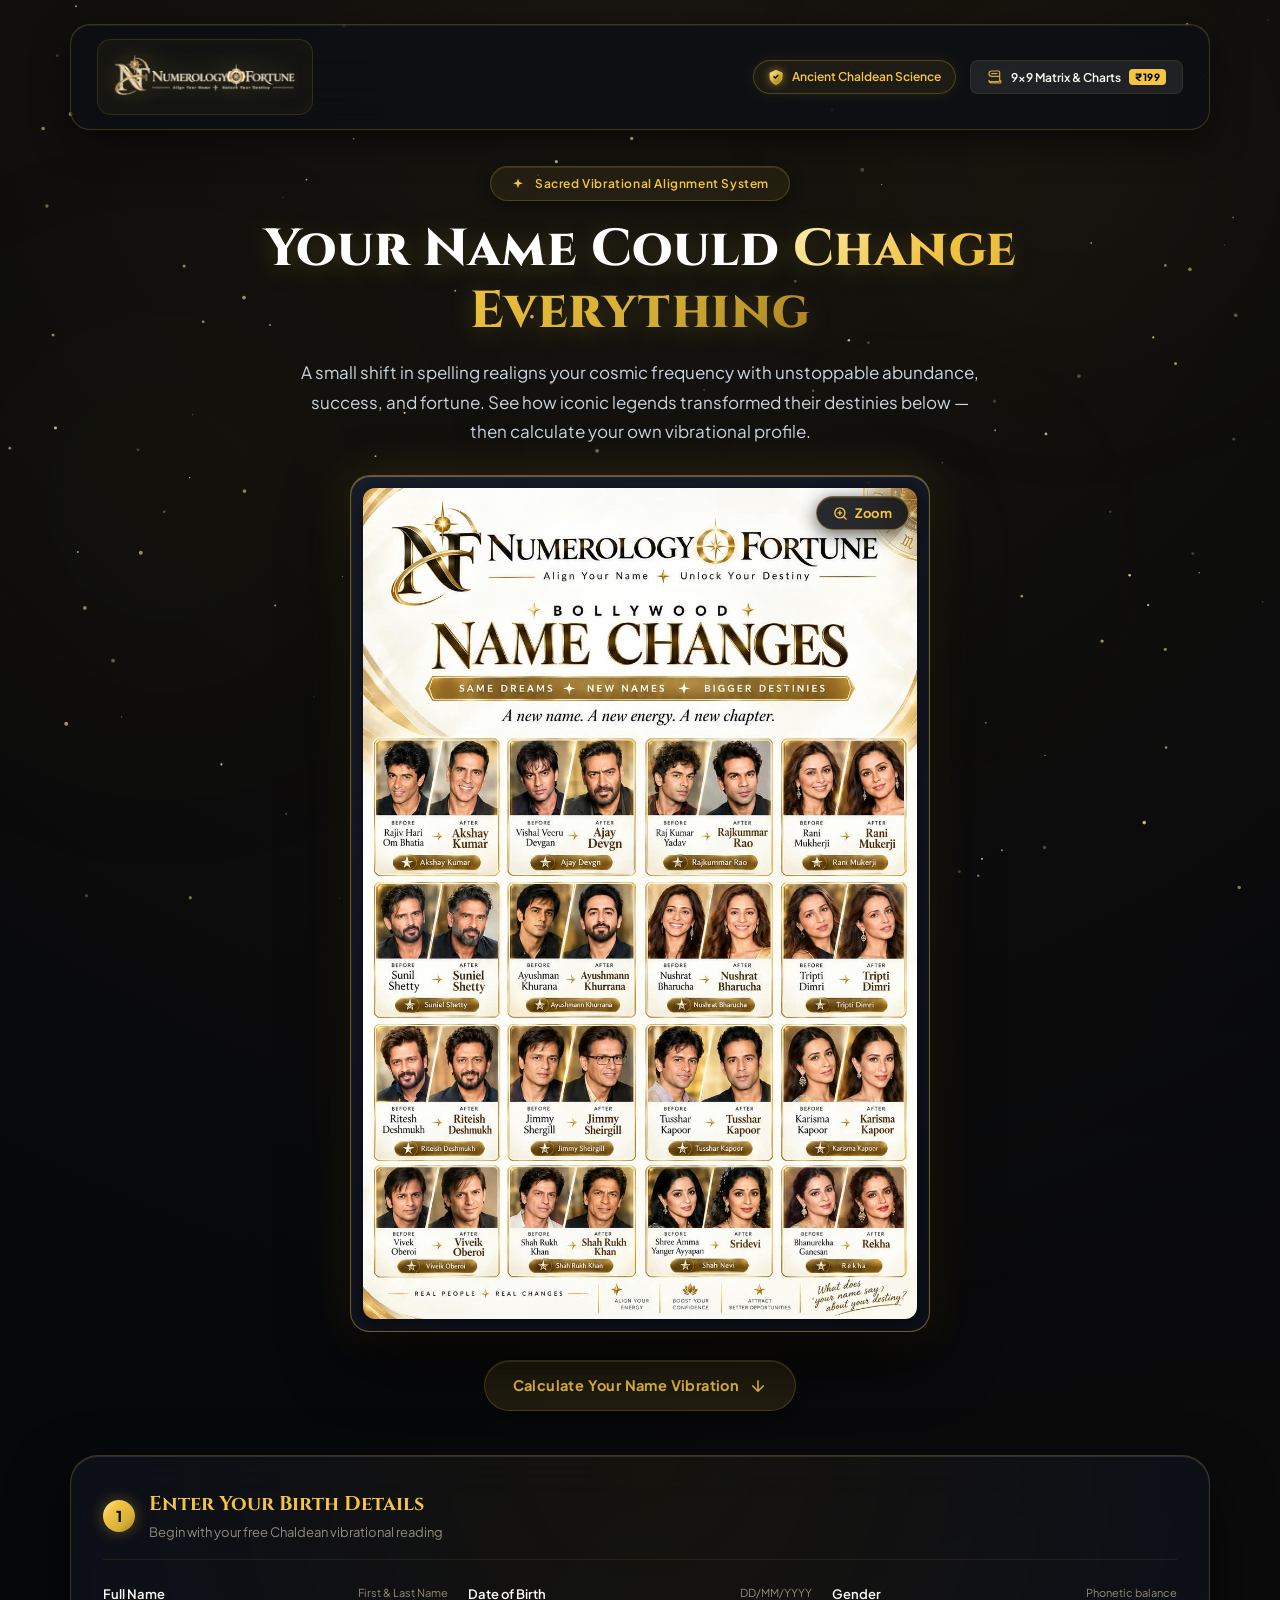
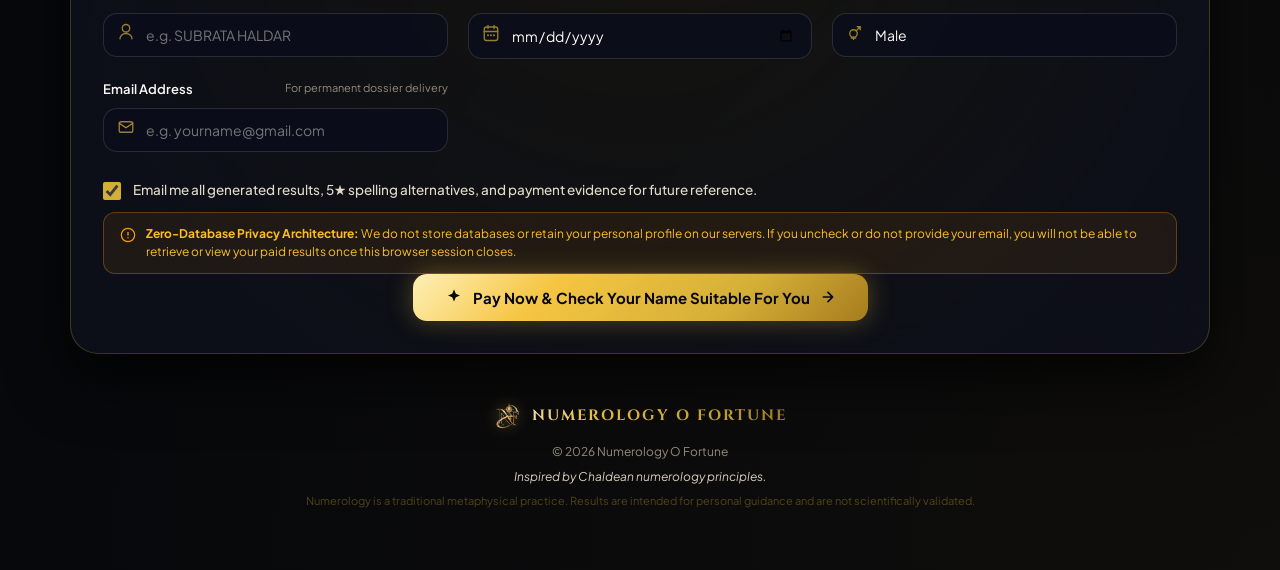
==== static/index.html @ 4f7b2980 "Initial commit: Numerology Fortune Chaldean web app" ====
<!DOCTYPE html>
<html lang="en">

<head>
  <meta charset="UTF-8">
  <meta name="viewport" content="width=device-width, initial-scale=1.0">
  <title>Numerology O Fortune — Align Your Name with Auspicious Harmony</title>
  <meta name="description"
    content="Discover your Chaldean Name Number, Driver & Conductor planetary harmony, and unlock personalized auspicious name spelling suggestions.">
  <link rel="icon" type="image/png" href="/static/data/logo-nf-mark.png">

  <!-- Google Fonts -->
  <link rel="preconnect" href="https://fonts.googleapis.com">
  <link rel="preconnect" href="https://fonts.gstatic.com" crossorigin>
  <link
    href="https://fonts.googleapis.com/css2?family=Cinzel:wght@500;600;700;800;900&family=Cormorant+Garamond:ital,wght@0,500;0,600;0,700;1,400&family=Plus+Jakarta+Sans:wght@300;400;500;600;700;800&display=swap"
    rel="stylesheet">

  <!-- Razorpay Official Checkout SDK -->
  <script src="https://checkout.razorpay.com/v1/checkout.js"></script>

  <!-- CSS Stylesheet -->
  <link rel="stylesheet" href="/static/css/style.css?v=3.0">
</head>

<body class="cosmic-theme">
  <!-- Interactive Celestial Background Canvas -->
  <canvas id="starCanvas"></canvas>
  <div class="glow-orb orb-1"></div>
  <div class="glow-orb orb-2"></div>
  <div class="glow-orb orb-3"></div>

  <!-- Main Application Wrapper -->
  <div class="app-wrapper">

    <!-- Site Header -->
    <header class="site-header">
      <div class="header-brand">
        <a href="/" class="brand-link" title="Numerology O Fortune">
          <img src="/static/data/logo-gold-glow.png" alt="Numerology O Fortune" class="brand-master-logo" height="54">
        </a>
      </div>

      <div class="header-actions">
        <div class="trust-pill">
          <svg class="trust-shield-icon" width="16" height="16" viewBox="0 0 24 24" fill="none">
            <path d="M12 2L3 6V11C3 16.55 6.84 21.74 12 23C17.16 21.74 21 16.55 21 11V6L12 2Z" fill="url(#shieldGold)"
              stroke="#f5c542" stroke-width="1.5" />
            <path d="M9 11.5L11 13.5L15 9.5" stroke="#07080b" stroke-width="2" stroke-linecap="round"
              stroke-linejoin="round" />
            <defs>
              <linearGradient id="shieldGold" x1="3" y1="2" x2="21" y2="23" gradientUnits="userSpaceOnUse">
                <stop stop-color="#fff0b8" />
                <stop offset="0.5" stop-color="#d4af37" />
                <stop offset="1" stop-color="#996e14" />
              </linearGradient>
            </defs>
          </svg>
          <span>Ancient Chaldean Science</span>
        </div>
        <button type="button" id="btnHeaderCharts" class="btn-secondary btn-sm header-chart-btn">
          <svg class="btn-inline-svg" width="16" height="16" viewBox="0 0 24 24" fill="none">
            <path
              d="M19 17V5C19 3.9 18.1 3 17 3H7C4.8 3 3 4.8 3 7C3 9.2 4.8 11 7 11H19M19 17C19 18.1 18.1 19 17 19H5C3.9 19 3 18.1 3 17M19 17C20.1 17 21 17.9 21 19C21 20.1 20.1 21 19 21H7C4.8 21 3 19.2 3 17"
              stroke="#d4af37" stroke-width="1.8" stroke-linecap="round" stroke-linejoin="round" />
            <path d="M7 7H15" stroke="#f5c542" stroke-width="1.5" stroke-linecap="round" />
          </svg>
          <span>9×9 Matrix & Charts</span>
          <span class="header-pill-price">₹199</span>
        </button>
      </div>
    </header>

    <!-- Main Content Flow -->
    <main class="main-content">

      <!-- Hero Showcase Section -->
      <section class="hero-showcase-section">
        <div class="hero-header-content">
          <div class="hero-badge">
            <svg class="badge-star-svg" width="14" height="14" viewBox="0 0 20 20" fill="none">
              <path d="M10 2L11.8 7.2L17 9L11.8 10.8L10 16L8.2 10.8L3 9L8.2 7.2L10 2Z" fill="#f5c542" />
            </svg>
            <span>Sacred Vibrational Alignment System</span>
          </div>
          <h1 class="hero-title hero-headline-impact">
            Your Name Could <span class="text-gradient-gold">Change Everything</span>
          </h1>
          <p class="hero-description hero-subtext-polished">
            A small shift in spelling realigns your cosmic frequency with unstoppable abundance, success, and fortune.
            See how iconic legends transformed their destinies below — then calculate your own vibrational profile.
          </p>
          <div class="hero-mobile-jump-wrap">
            <a href="#birthFormSection" class="btn-mobile-jump">
              <span>⚡ Enter Details &amp; Check Name</span>
              <svg width="15" height="15" viewBox="0 0 24 24" fill="none" stroke="currentColor" stroke-width="2.5"
                stroke-linecap="round" stroke-linejoin="round">
                <path d="M12 5v14M19 12l-7 7-7-7" />
              </svg>
            </a>
          </div>
        </div>

        <!-- Featured Proof Poster Showcase -->
        <div class="hero-poster-showcase-wrap">
          <div class="hero-poster-card" id="heroPosterTrigger" title="Click to view full-resolution proof">
            <div class="poster-shine-reflection"></div>
            <!-- Clean Corner Zoom Button -->
            <button type="button" class="poster-corner-zoom-btn" id="btnZoomPosterTrigger"
              aria-label="Zoom in to inspect details">
              <svg width="15" height="15" viewBox="0 0 24 24" fill="none" stroke="currentColor" stroke-width="2.2"
                stroke-linecap="round" stroke-linejoin="round">
                <circle cx="11" cy="11" r="8"></circle>
                <line x1="21" y1="21" x2="16.65" y2="16.65"></line>
                <line x1="11" y1="8" x2="11" y2="14"></line>
                <line x1="8" y1="11" x2="14" y2="11"></line>
              </svg>
              <span>Zoom</span>
            </button>
            <img src="/static/data/hero.jpeg" alt="Bollywood Celebrity Name Changes & Vibrational Transformations"
              class="hero-poster-img" loading="eager">
          </div>

          <!-- Quick Jump CTA Button -->
          <div class="hero-scroll-cta-wrap">
            <a href="#birthFormSection" class="btn-hero-scroll-cta">
              <span>Calculate Your Name Vibration</span>
              <svg width="18" height="18" viewBox="0 0 24 24" fill="none" stroke="currentColor" stroke-width="2.2"
                stroke-linecap="round" stroke-linejoin="round">
                <path d="M12 5v14M19 12l-7 7-7-7" />
              </svg>
            </a>
          </div>
        </div>
      </section>

      <!-- Step 1: Birth Details Input Card -->
      <section id="birthFormSection" class="form-section">
        <div class="glass-card form-card-3d">
          <div class="card-header">
            <div class="card-title-group">
              <span class="step-num-badge">1</span>
              <div>
                <h2 class="card-title">Enter Your Birth Details</h2>
                <p class="card-subtitle">Begin with your free Chaldean vibrational reading</p>
              </div>
            </div>
          </div>

          <form id="numerologyForm" class="analysis-form">
            <div class="form-grid">

              <!-- Full Name -->
              <div class="input-group input-group-full">
                <label for="inputFullName" class="input-label">
                  <span>Full Name</span>
                  <span class="input-hint">First & Last Name</span>
                </label>
                <div class="input-wrapper">
                  <span class="field-icon">
                    <svg width="18" height="18" viewBox="0 0 24 24" fill="none">
                      <path
                        d="M12 12C14.76 12 17 9.76 17 7C17 4.24 14.76 2 12 2C9.24 2 7 4.24 7 7C7 9.76 9.24 12 12 12Z"
                        stroke="#d4af37" stroke-width="1.8" />
                      <path d="M20 21C20 17.13 16.42 14 12 14C7.58 14 4 17.13 4 21" stroke="#d4af37" stroke-width="1.8"
                        stroke-linecap="round" />
                    </svg>
                  </span>
                  <input type="text" id="inputFullName" name="fullName" placeholder="e.g. SUBRATA HALDAR" required
                    autocomplete="name" class="cosmic-input">
                </div>
              </div>

              <!-- Date of Birth -->
              <div class="input-group input-group-half">
                <label for="inputDOB" class="input-label">
                  <span>Date of Birth</span>
                  <span class="input-hint">DD/MM/YYYY</span>
                </label>
                <div class="input-wrapper">
                  <span class="field-icon">
                    <svg width="18" height="18" viewBox="0 0 24 24" fill="none">
                      <rect x="3" y="4" width="18" height="18" rx="3" stroke="#d4af37" stroke-width="1.8" />
                      <path d="M16 2V6M8 2V6M3 10H21" stroke="#d4af37" stroke-width="1.8" stroke-linecap="round" />
                      <circle cx="8" cy="15" r="1.2" fill="#f5c542" />
                      <circle cx="12" cy="15" r="1.2" fill="#f5c542" />
                      <circle cx="16" cy="15" r="1.2" fill="#f5c542" />
                    </svg>
                  </span>
                  <input type="date" id="inputDOB" name="dob" required class="cosmic-input">
                </div>
              </div>

              <!-- Gender -->
              <div class="input-group input-group-half">
                <label for="selectGender" class="input-label">
                  <span>Gender</span>
                  <span class="input-hint">Phonetic balance</span>
                </label>
                <div class="input-wrapper">
                  <span class="field-icon">
                    <svg width="18" height="18" viewBox="0 0 24 24" fill="none">
                      <circle cx="10" cy="14" r="5" stroke="#d4af37" stroke-width="1.8" />
                      <path d="M19 5L13.5 10.5M19 5H15M19 5V9M10 19V22M7 20H13" stroke="#d4af37" stroke-width="1.8"
                        stroke-linecap="round" stroke-linejoin="round" />
                    </svg>
                  </span>
                  <select id="selectGender" name="gender" class="cosmic-select">
                    <option value="Male">Male</option>
                    <option value="Female">Female</option>
                    <option value="Non-Binary">Non-Binary / Neutral</option>
                  </select>
                </div>
              </div>

              <!-- Email Address (For Delivery Evidence) -->
              <div class="input-group input-group-full">
                <label for="inputEmail" class="input-label">
                  <span>Email Address</span>
                  <span class="input-hint">For permanent dossier delivery</span>
                </label>
                <div class="input-wrapper">
                  <span class="field-icon">
                    <svg width="18" height="18" viewBox="0 0 24 24" fill="none">
                      <rect x="3" y="5" width="18" height="14" rx="2.5" stroke="#d4af37" stroke-width="1.8" />
                      <path d="M3 7L12 13L21 7" stroke="#f5c542" stroke-width="1.8" stroke-linecap="round" />
                    </svg>
                  </span>
                  <input type="email" id="inputEmail" name="email" placeholder="e.g. yourname@gmail.com"
                    autocomplete="email" class="cosmic-input">
                </div>
              </div>

            </div>

            <!-- Email Delivery Consent & Zero Database Architecture Notice -->
            <div class="email-consent-group">
              <label class="consent-checkbox-row">
                <input type="checkbox" id="checkEmailDelivery" checked class="cosmic-checkbox">
                <span class="consent-text">Email me all generated results, 5★ spelling alternatives, and payment
                  evidence for future reference.</span>
              </label>
              <div class="no-db-alert">
                <svg width="16" height="16" viewBox="0 0 24 24" fill="none" class="alert-svg-icon">
                  <circle cx="12" cy="12" r="10" stroke="#f59e0b" stroke-width="1.8" />
                  <path d="M12 8V12M12 16H12.01" stroke="#f59e0b" stroke-width="2" stroke-linecap="round" />
                </svg>
                <span><strong>Zero-Database Privacy Architecture:</strong> We do not store databases or retain your
                  personal profile on our servers. If you uncheck or do not provide your email, you will not be able to
                  retrieve or view your paid results once this browser session closes.</span>
              </div>
            </div>

            <div class="form-actions">
              <button type="submit" id="btnAnalyze" class="btn-primary btn-gold-shimmer">
                <svg width="18" height="18" viewBox="0 0 24 24" fill="none" class="btn-svg-icon">
                  <path d="M12 2L14.4 7.6L20 10L14.4 12.4L12 18L9.6 12.4L4 10L9.6 7.6L12 2Z" fill="#07080b" />
                </svg>
                <span class="btn-text">Pay Now &amp; Check Your Name Suitable For You</span>
                <svg width="16" height="16" viewBox="0 0 24 24" fill="none" stroke="#07080b" stroke-width="2.5"
                  stroke-linecap="round" stroke-linejoin="round">
                  <path d="M5 12h14M12 5l7 7-7 7" />
                </svg>
              </button>
            </div>
          </form>
        </div>
      </section>

      <!-- Loading State for Initial Analysis -->
      <div id="analysisLoading" class="loading-state hidden">
        <div class="cosmic-spinner">
          <div class="spinner-ring"></div>
          <div class="spinner-core">✦</div>
        </div>
        <p class="loading-text">Deciphering Chaldean frequencies & planetary alignments...</p>
      </div>

      <!-- ===================================================================
           STEP 2: PAYWALL PACKAGE SELECTION (₹99 vs ₹199 Side-by-Side)
           Shown immediately after user clicks Analyze without revealing reading upfront
           =================================================================== -->
      <section id="paywallSelectionSection" class="paywall-selection-section hidden">
        <div class="paywall-header-group">
          <div class="paywall-status-pill">
            <span class="pulse-dot"></span>
            <span>Vibrational Profile Calculated</span>
          </div>
          <h2 class="paywall-main-title">CHOOSE YOUR NUMEROLOGY PACKAGE</h2>
          <p class="paywall-main-subtitle">
            Your unique Chaldean vibrations and planetary alignments are calculated. Choose an option below to unlock
            your personalized results.
          </p>
        </div>

        <div class="pricing-plans-grid">

          <!-- Plan 1: Name Alignment (₹99) -->
          <div id="correctionBanner" class="correction-card-3d plan-card">
            <div class="card-ambient-glow"></div>
            <div class="correction-card-inner">
              <div class="correction-badge-row">
                <span class="rec-action-badge">NAME ALIGNMENT</span>
              </div>

              <h3 class="correction-title">ALIGN YOUR NAME WITH NUMEROLOGY</h3>

              <p class="correction-p1">
                Your name may influence how your personal numerology profile is interpreted. Discover personalized
                spelling suggestions designed around your numerology details.
              </p>

              <div class="pricing-container">
                <div class="pricing-pill-3d">
                  <span class="original-price">995</span>
                  <span class="current-price">₹199</span>
                  <span class="discount-badge">80% OFF</span>
                </div>
              </div>

              <ul class="plan-feature-list">
                <li class="feature-item">
                  <svg class="feature-check-svg" viewBox="0 0 20 20" fill="none">
                    <circle cx="10" cy="10" r="8" fill="rgba(245,197,66,0.15)" stroke="#f5c542" stroke-width="1.2" />
                    <path d="M6.5 10.5L8.5 12.5L13.5 7.5" stroke="#f5c542" stroke-width="1.8" stroke-linecap="round" />
                  </svg>
                  <span><strong>3–5 Auspicious Name Spelling Suggestions</strong></span>
                </li>
                <li class="feature-item">
                  <svg class="feature-check-svg" viewBox="0 0 20 20" fill="none">
                    <circle cx="10" cy="10" r="8" fill="rgba(245,197,66,0.15)" stroke="#f5c542" stroke-width="1.2" />
                    <path d="M6.5 10.5L8.5 12.5L13.5 7.5" stroke="#f5c542" stroke-width="1.8" stroke-linecap="round" />
                  </svg>
                  <span>Preserves Your Same Pronunciation</span>
                </li>
                <li class="feature-item">
                  <svg class="feature-check-svg" viewBox="0 0 20 20" fill="none">
                    <circle cx="10" cy="10" r="8" fill="rgba(245,197,66,0.15)" stroke="#f5c542" stroke-width="1.2" />
                    <path d="M6.5 10.5L8.5 12.5L13.5 7.5" stroke="#f5c542" stroke-width="1.8" stroke-linecap="round" />
                  </svg>
                  <span>Auspicious Name Harmony Certificate</span>
                </li>
                <li class="feature-item">
                  <svg class="feature-check-svg" viewBox="0 0 20 20" fill="none">
                    <circle cx="10" cy="10" r="8" fill="rgba(245,197,66,0.15)" stroke="#f5c542" stroke-width="1.2" />
                    <path d="M6.5 10.5L8.5 12.5L13.5 7.5" stroke="#f5c542" stroke-width="1.8" stroke-linecap="round" />
                  </svg>
                  <span>Permanent Email Dossier & Receipt</span>
                </li>
              </ul>

              <div class="cta-action-row">
                <button type="button" id="btnUnlockCorrection" class="btn-razorpay-cta">
                  <svg width="18" height="18" viewBox="0 0 20 20" fill="none">
                    <path d="M10 2L11.8 7.2L17 9L11.8 10.8L10 16L8.2 10.8L3 9L8.2 7.2L10 2Z" fill="#07080b" />
                  </svg>
                  <span class="cta-text">Find Your Numerology Name — ₹99 →</span>
                </button>
              </div>

              <div class="trust-guarantee-line">
                <svg class="lock-svg-icon" width="14" height="14" viewBox="0 0 24 24" fill="none">
                  <rect x="5" y="11" width="14" height="10" rx="2" fill="#d4af37" stroke="#f5c542" stroke-width="1.5" />
                  <path d="M8 11V7C8 4.79 9.79 3 12 3C14.21 3 16 4.79 16 7V11" stroke="#f5c542" stroke-width="2"
                    stroke-linecap="round" />
                </svg>
                <span>Instant Analysis • 3–5 Name Suggestions</span>
              </div>
            </div>
          </div>

          <!-- Plan 2: All-In-One Combo (₹199 - Most Popular / Includes Everything) -->
          <div id="matrixPaidBanner" class="matrix-paid-card-3d plan-card featured-combo">
            <div class="matrix-card-glow"></div>
            <div class="matrix-card-inner">
              <div class="matrix-badge-row">
                <span class="combo-popular-badge">
                  <svg width="14" height="14" viewBox="0 0 20 20" fill="none">
                    <path d="M10 2L11.8 7.2L17 9L11.8 10.8L10 16L8.2 10.8L3 9L8.2 7.2L10 2Z" fill="#07080b" />
                  </svg>
                  🔥 MOST POPULAR • ALL-IN-ONE COMBO
                </span>
              </div>

              <h3 class="matrix-card-title">ALL-IN-ONE COMBO & PROFILE</h3>

              <p class="matrix-card-desc">
                The master suite. Includes everything in the Name Alignment plan PLUS complete unredacted access to your
                full Vibrational Profile: Name Root & Compound numbers, Driver & Conductor ruling planets, Chaldean
                letter sound frequencies, and complete Planetary Harmony & Synergy breakdown.
              </p>

              <div class="pricing-container">
                <div class="pricing-pill-3d matrix-pill">
                  <span class="original-price">₹5495</span>
                  <span class="current-price">₹1099</span>
                  <span class="discount-badge discount-purple">60% OFF</span>
                </div>
              </div>

              <ul class="plan-feature-list combo-features">
                <li class="feature-item combo-highlight-item">
                  <svg class="feature-check-svg" viewBox="0 0 20 20" fill="none">
                    <circle cx="10" cy="10" r="8" fill="rgba(192,132,252,0.25)" stroke="#c084fc" stroke-width="1.2" />
                    <path d="M6.5 10.5L8.5 12.5L13.5 7.5" stroke="#c084fc" stroke-width="2" stroke-linecap="round" />
                  </svg>
                  <span><strong style="color: #c084fc;">✓ EVERYTHING IN ₹99 PLAN INCLUDED</strong></span>
                </li>
                <li class="feature-item">
                  <svg class="feature-check-svg" viewBox="0 0 20 20" fill="none">
                    <circle cx="10" cy="10" r="8" fill="rgba(192,132,252,0.2)" stroke="#c084fc" stroke-width="1.2" />
                    <path d="M6.5 10.5L8.5 12.5L13.5 7.5" stroke="#c084fc" stroke-width="1.8" stroke-linecap="round" />
                  </svg>
                  <span><strong>3–5 Auspicious Name Spelling Suggestions</strong></span>
                </li>
                <li class="feature-item">
                  <svg class="feature-check-svg" viewBox="0 0 20 20" fill="none">
                    <circle cx="10" cy="10" r="8" fill="rgba(192,132,252,0.2)" stroke="#c084fc" stroke-width="1.2" />
                    <path d="M6.5 10.5L8.5 12.5L13.5 7.5" stroke="#c084fc" stroke-width="1.8" stroke-linecap="round" />
                  </svg>
                  <span><strong>Full Vibrational Profile (Compound & Root Numbers)</strong></span>
                </li>
                <li class="feature-item">
                  <svg class="feature-check-svg" viewBox="0 0 20 20" fill="none">
                    <circle cx="10" cy="10" r="8" fill="rgba(192,132,252,0.2)" stroke="#c084fc" stroke-width="1.2" />
                    <path d="M6.5 10.5L8.5 12.5L13.5 7.5" stroke="#c084fc" stroke-width="1.8" stroke-linecap="round" />
                  </svg>
                  <span>Chaldean Letter-by-Letter Sound Frequencies</span>
                </li>
                <li class="feature-item">
                  <svg class="feature-check-svg" viewBox="0 0 20 20" fill="none">
                    <circle cx="10" cy="10" r="8" fill="rgba(192,132,252,0.2)" stroke="#c084fc" stroke-width="1.2" />
                    <path d="M6.5 10.5L8.5 12.5L13.5 7.5" stroke="#c084fc" stroke-width="1.8" stroke-linecap="round" />
                  </svg>
                  <span>Driver (D) & Conductor (C) Planetary Energies</span>
                </li>
                <li class="feature-item">
                  <svg class="feature-check-svg" viewBox="0 0 20 20" fill="none">
                    <circle cx="10" cy="10" r="8" fill="rgba(192,132,252,0.2)" stroke="#c084fc" stroke-width="1.2" />
                    <path d="M6.5 10.5L8.5 12.5L13.5 7.5" stroke="#c084fc" stroke-width="1.8" stroke-linecap="round" />
                  </svg>
                  <span>Planetary Harmony: Friendly, Best, & Enemy Numbers</span>
                </li>
                <li class="feature-item">
                  <svg class="feature-check-svg" viewBox="0 0 20 20" fill="none">
                    <circle cx="10" cy="10" r="8" fill="rgba(192,132,252,0.2)" stroke="#c084fc" stroke-width="1.2" />
                    <path d="M6.5 10.5L8.5 12.5L13.5 7.5" stroke="#c084fc" stroke-width="1.8" stroke-linecap="round" />
                  </svg>
                  <span>Driver-Conductor Optimal Synergy Match</span>
                </li>
                <li class="feature-item">
                  <svg class="feature-check-svg" viewBox="0 0 20 20" fill="none">
                    <circle cx="10" cy="10" r="8" fill="rgba(192,132,252,0.2)" stroke="#c084fc" stroke-width="1.2" />
                    <path d="M6.5 10.5L8.5 12.5L13.5 7.5" stroke="#c084fc" stroke-width="1.8" stroke-linecap="round" />
                  </svg>
                  <span>All-Inclusive Master Combo Dossier via Email</span>
                </li>
              </ul>

              <div class="cta-action-row">
                <button type="button" id="btnUnlockMatrixChart" class="btn-matrix-cta">
                  <svg width="18" height="18" viewBox="0 0 24 24" fill="none">
                    <rect x="5" y="11" width="14" height="10" rx="2" fill="#07080b" stroke="#c084fc"
                      stroke-width="1.5" />
                    <path d="M8 11V7C8 4.79 9.79 3 12 3C14.21 3 16 4.79 16 7V11" stroke="#c084fc" stroke-width="2"
                      stroke-linecap="round" />
                    <circle cx="12" cy="15.5" r="1.5" fill="#c084fc" />
                  </svg>
                  <span class="cta-text">Unlock All-Inclusive Combo — ₹199 →</span>
                </button>
              </div>

              <div class="trust-guarantee-line">
                <svg class="lock-svg-icon" width="14" height="14" viewBox="0 0 24 24" fill="none">
                  <rect x="5" y="11" width="14" height="10" rx="2" fill="#c084fc" stroke="#e9d5ff" stroke-width="1.5" />
                  <path d="M8 11V7C8 4.79 9.79 3 12 3C14.21 3 16 4.79 16 7V11" stroke="#e9d5ff" stroke-width="2"
                    stroke-linecap="round" />
                </svg>
                <span>Instant Lifetime Access • All Features Included • Email Proof</span>
              </div>
            </div>
          </div>

        </div>
      </section>

      <!-- ===================================================================
           REVEALED SUGGESTIONS CONTAINER (Unlocked upon payment of ₹99 or ₹199)
           =================================================================== -->
      <section id="variantsContainer" class="variants-section hidden">

        <!-- Payment Success Notice -->
        <div id="paymentSuccessNotice" class="payment-success-badge hidden">
          <svg width="18" height="18" viewBox="0 0 24 24" fill="none">
            <circle cx="12" cy="12" r="10" fill="rgba(16,185,129,0.2)" stroke="#10b981" stroke-width="2" />
            <path d="M7 12.5L10 15.5L17 8.5" stroke="#34d399" stroke-width="2.2" stroke-linecap="round"
              stroke-linejoin="round" />
          </svg>
          <span id="paymentSuccessText">Payment Verified. Unlocking your personalized harmonized spellings...</span>
        </div>

        <div class="section-header-row">
          <div>
            <h3 class="section-title">RECOMMENDED NAME SPELLINGS</h3>
            <p class="section-subtitle">
              Personalized spelling variations based on your numerology profile.
            </p>
            <p class="section-subdetail">
              Your pronunciation remains the same while you explore name spellings selected according to your Name
              Number, Driver Number & Conductor Number.
            </p>
          </div>
        </div>

        <!-- Dynamic Grid of 3-5 Suggestions -->
        <div id="variantsGrid" class="variants-grid">
          <!-- Dynamically rendered variant cards -->
        </div>

        <!-- Session Persistence Warning Alert -->
        <div class="session-persistence-alert">
          <svg class="alert-svg-icon" width="20" height="20" viewBox="0 0 24 24" fill="none">
            <circle cx="12" cy="12" r="10" stroke="#f59e0b" stroke-width="2" />
            <path d="M12 8V12M12 16H12.01" stroke="#f59e0b" stroke-width="2.5" stroke-linecap="round" />
          </svg>
          <div class="alert-text-block">
            <strong>Zero-Database Privacy Architecture:</strong> Your analysis and generated spellings exist only in
            this live browser session. If you refresh or close this tab, this data will be permanently cleared. Use the
            email dispatch below to retain your official dossier.
          </div>
        </div>

        <!-- Send / Resend Dossier to Email Card -->
        <div id="emailDispatchCard" class="email-dispatch-card">
          <div class="email-dispatch-header">
            <span class="email-dispatch-icon-wrap">
              <svg width="22" height="22" viewBox="0 0 24 24" fill="none">
                <rect x="3" y="5" width="18" height="14" rx="2.5" stroke="#d4af37" stroke-width="1.8" />
                <path d="M3 7L12 13L21 7" stroke="#f5c542" stroke-width="1.8" stroke-linecap="round" />
              </svg>
            </span>
            <div>
              <h4 class="email-dispatch-title">Receive or Resend Dossier to Your Email</h4>
              <p class="email-dispatch-sub">
                Didn't receive your email, or want to send your official dossier to another inbox? Enter your email
                address below:
              </p>
            </div>
          </div>
          <div class="email-dispatch-form-row">
            <div class="input-with-icon email-dispatch-input-wrap">
              <span class="input-icon">
                <svg width="18" height="18" viewBox="0 0 24 24" fill="none">
                  <rect x="3" y="5" width="18" height="14" rx="2.5" stroke="#d4af37" stroke-width="1.8" />
                  <path d="M3 7L12 13L21 7" stroke="#f5c542" stroke-width="1.8" stroke-linecap="round" />
                </svg>
              </span>
              <input type="email" id="inputResendEmail" placeholder="e.g. yourname@gmail.com"
                class="cosmic-input email-resend-input">
            </div>
            <button type="button" id="btnSendEmailDossier" class="btn-primary btn-send-dossier">
              <svg width="16" height="16" viewBox="0 0 24 24" fill="none">
                <path d="M22 2L11 13M22 2L15 22L11 13M22 2L2 9L11 13" stroke="#07080b" stroke-width="2"
                  stroke-linecap="round" stroke-linejoin="round" />
              </svg>
              <span id="btnSendEmailDossierText">Send Dossier to Email</span>
            </button>
          </div>
          <div id="resendEmailStatus" class="resend-status-msg hidden"></div>
        </div>

        <!-- Bottom Trust Line -->
        <div class="variants-bottom-trust">
          <svg class="lock-svg-icon" width="16" height="16" viewBox="0 0 24 24" fill="none">
            <rect x="5" y="11" width="14" height="10" rx="2" fill="#d4af37" stroke="#f5c542" stroke-width="1.5" />
            <path d="M8 11V7C8 4.79 9.79 3 12 3C14.21 3 16 4.79 16 7V11" stroke="#f5c542" stroke-width="2"
              stroke-linecap="round" />
            <circle cx="12" cy="15.5" r="1.5" fill="#07080b" />
          </svg>
          <span>Personalized Results • 3–5 Name Suggestions • Numerology-Based</span>
        </div>
      </section>

      <!-- Locked Upgrade Card for ₹99 Users (Shown below suggestions if user only paid ₹99) -->
      <div id="dashboardLockedFor99" class="locked-upgrade-banner hidden">
        <div class="locked-upgrade-inner">
          <div class="locked-icon-badge">
            <svg class="lock-svg-icon" width="24" height="24" viewBox="0 0 24 24" fill="none">
              <rect x="5" y="11" width="14" height="10" rx="2" fill="#c084fc" stroke="#e9d5ff" stroke-width="1.5" />
              <path d="M8 11V7C8 4.79 9.79 3 12 3C14.21 3 16 4.79 16 7V11" stroke="#e9d5ff" stroke-width="2"
                stroke-linecap="round" />
            </svg>
          </div>
          <div class="locked-upgrade-content">
            <h4 class="locked-upgrade-title">Complete Vibrational Profile & Planetary Resonance Locked</h4>
            <p class="locked-upgrade-desc">
              You unlocked the 3–5 Auspicious Name Spelling Variations. Upgrade to the <strong>All-In-One Combo
                (₹199)</strong> to unlock your full Driver & Conductor ruling planets, Chaldean letter sound
              frequencies, and complete Planetary Harmony breakdown.
            </p>
          </div>
          <button type="button" id="btnUpgradeToCombo" class="btn-matrix-cta btn-upgrade-combo">
            <span>Upgrade to Full Reading — ₹199 →</span>
          </button>
        </div>
      </div>

      <!-- ===================================================================
           COMPLETE VIBRATIONAL PROFILE & PLANETARY RESONANCE DASHBOARD
           (The exact dashboard from user screenshot: Unlocked for ₹199)
           =================================================================== -->
      <section id="resultsDashboard" class="results-container hidden">

        <div class="results-dashboard-header">
          <div class="results-header-badge">
            <svg width="14" height="14" viewBox="0 0 20 20" fill="none">
              <path d="M10 2L11.8 7.2L17 9L11.8 10.8L10 16L8.2 10.8L3 9L8.2 7.2L10 2Z" fill="#f5c542" />
            </svg>
            <span>COMPLETE VIBRATIONAL PROFILE</span>
          </div>
          <h2 class="results-header-title">Planetary Harmony & Resonance Breakdown</h2>
        </div>

        <!-- Suitability Status Banner -->
        <div id="suitabilityBanner" class="status-banner">
          <div class="banner-badge-col">
            <div id="starRatingDisplay" class="star-rating">★★★★★</div>
            <div id="tierTag" class="tier-tag">EXCELLENT</div>
          </div>
          <div class="banner-info-col">
            <h3 id="suitabilityHeadline" class="status-headline">Harmonic Resonance Detected</h3>
            <p id="suitabilityReason" class="status-explanation">
              Your name vibrates at a harmonious frequency that supports your ruling planet.
            </p>
          </div>
        </div>

        <!-- 3 Pillars Grid with Rich Bespoke SVGs (No Emojis) -->
        <div class="pillars-grid">

          <!-- Pillar 1: Name Number -->
          <div class="glass-card pillar-card">
            <div class="pillar-header">
              <span class="pillar-icon-svg-wrap">
                <svg class="pillar-svg-icon" viewBox="0 0 24 24" fill="none" xmlns="http://www.w3.org/2000/svg">
                  <defs>
                    <linearGradient id="quillGold" x1="0%" y1="0%" x2="100%" y2="100%">
                      <stop offset="0%" stop-color="#fff0b8" />
                      <stop offset="50%" stop-color="#d4af37" />
                      <stop offset="100%" stop-color="#996e14" />
                    </linearGradient>
                  </defs>
                  <path
                    d="M20.5 3.5C17.5 3.5 13 6 10 9C7.5 11.5 6 15 5 18L3 21L6 19C9 18 12.5 16.5 15 14C18 11 20.5 6.5 20.5 3.5Z"
                    fill="url(#quillGold)" stroke="#f5c542" stroke-width="1.2" stroke-linejoin="round" />
                  <path d="M13 11L7 17" stroke="#07080b" stroke-width="1.2" stroke-linecap="round" />
                  <circle cx="17.5" cy="6.5" r="1.5" fill="#fff" />
                </svg>
              </span>
              <span class="pillar-label">Name Number</span>
            </div>
            <div class="pillar-metric">
              <div class="compound-tag" id="displayCompound">Compound 35</div>
              <div class="root-number-display text-gradient-gold" id="displayNameRoot">8</div>
              <div class="root-label">Root Frequency</div>
            </div>
            <div class="pillar-footer">
              <div class="letter-chips-container" id="nameLetterChips">
                <!-- Dynamic letter chips -->
              </div>
            </div>
          </div>

          <!-- Pillar 2: Driver Number (Day) -->
          <div class="glass-card pillar-card">
            <div class="pillar-header">
              <span class="pillar-icon-svg-wrap">
                <svg class="pillar-svg-icon" viewBox="0 0 24 24" fill="none" xmlns="http://www.w3.org/2000/svg">
                  <defs>
                    <radialGradient id="sunburstGrad" cx="50%" cy="50%" r="50%">
                      <stop offset="0%" stop-color="#fff5cc" />
                      <stop offset="60%" stop-color="#f5c542" />
                      <stop offset="100%" stop-color="#d4af37" />
                    </radialGradient>
                    <linearGradient id="sunRayGrad" x1="0%" y1="0%" x2="100%" y2="100%">
                      <stop offset="0%" stop-color="#ffe89e" />
                      <stop offset="100%" stop-color="#a67c1e" />
                    </linearGradient>
                  </defs>
                  <circle cx="12" cy="12" r="4.5" fill="url(#sunburstGrad)" />
                  <path
                    d="M12 2V5M12 19V22M2 12H5M19 12H22M4.93 4.93L7.05 7.05M16.95 16.95L19.07 19.07M4.93 19.07L7.05 16.95M16.95 7.05L19.07 4.93"
                    stroke="#f5c542" stroke-width="1.8" stroke-linecap="round" />
                </svg>
              </span>
              <span class="pillar-label">Driver Number (D)</span>
            </div>
            <div class="pillar-metric">
              <div class="compound-tag" id="displayDriverTag">Day 24 (24 → 6)</div>
              <div class="root-number-display text-gradient-cyan" id="displayDriverNum">6</div>
              <div class="planet-badge text-cyan" id="displayDriverPlanet">Venus</div>
            </div>
            <div class="pillar-footer">
              <p class="pillar-desc" id="displayDriverDesc">
                Represents your core character, instincts & ruling deity.
              </p>
            </div>
          </div>

          <!-- Pillar 3: Conductor Number (Full DOB) -->
          <div class="glass-card pillar-card">
            <div class="pillar-header">
              <span class="pillar-icon-svg-wrap">
                <svg class="pillar-svg-icon" viewBox="0 0 24 24" fill="none" xmlns="http://www.w3.org/2000/svg">
                  <ellipse cx="12" cy="12" rx="6" ry="6" fill="#3b0764" stroke="#c084fc" stroke-width="1.5" />
                  <ellipse cx="12" cy="12" rx="10" ry="3.5" stroke="#f5c542" stroke-width="1.3"
                    transform="rotate(-20 12 12)" />
                  <circle cx="10" cy="10" r="1.5" fill="#fdfbf7" />
                </svg>
              </span>
              <span class="pillar-label">Conductor Number (C)</span>
            </div>
            <div class="pillar-metric">
              <div class="compound-tag" id="displayConductorTag">DOB Sum 21 (21 → 3)</div>
              <div class="root-number-display text-gradient-purple" id="displayConductorNum">3</div>
              <div class="planet-badge text-purple" id="displayConductorPlanet">Jupiter</div>
            </div>
            <div class="pillar-footer">
              <p class="pillar-desc" id="displayConductorDesc">
                Represents your life path destiny, career & karmic flow.
              </p>
            </div>
          </div>

        </div>

        <!-- Planetary Harmony & Vibrational Resonance Section (Symmetric Grid) -->
        <div class="harmony-grid-section">
          <div class="section-title-wrap">
            <h4 class="harmony-title">✦ Planetary Harmony & Vibrational Resonance</h4>
          </div>

          <div class="harmony-grid-4">

            <!-- Friendly Numbers -->
            <div class="harmony-box box-friendly">
              <div class="harmony-box-header">
                <svg class="harmony-svg-icon" viewBox="0 0 20 20" fill="none" xmlns="http://www.w3.org/2000/svg">
                  <path d="M10 2L12 7H17L13 10.5L14.5 15.5L10 12.5L5.5 15.5L7 10.5L3 7H8L10 2Z" fill="#38bdf8"
                    opacity="0.2" />
                  <path d="M10 2L12 7H17L13 10.5L14.5 15.5L10 12.5L5.5 15.5L7 10.5L3 7H8L10 2Z" stroke="#38bdf8"
                    stroke-width="1.2" stroke-linejoin="round" />
                </svg>
                <span>Friendly Numbers</span>
              </div>
              <div class="harmony-numbers" id="friendlyNumbersList">1, 2, 4, 5</div>
              <p class="harmony-desc">Compatible numbers that vibrate cooperatively with your Driver.</p>
            </div>

            <!-- Good / Best Numbers -->
            <div class="harmony-box box-good">
              <div class="harmony-box-header">
                <svg class="harmony-svg-icon" viewBox="0 0 20 20" fill="none" xmlns="http://www.w3.org/2000/svg">
                  <defs>
                    <linearGradient id="goodStarGrad" x1="0%" y1="0%" x2="100%" y2="100%">
                      <stop offset="0%" stop-color="#a7f3d0" />
                      <stop offset="50%" stop-color="#34d399" />
                      <stop offset="100%" stop-color="#059669" />
                    </linearGradient>
                  </defs>
                  <path
                    d="M10 1.5L12.5 6.8L18.2 7.6L14.1 11.6L15.1 17.3L10 14.6L4.9 17.3L5.9 11.6L1.8 7.6L7.5 6.8L10 1.5Z"
                    fill="url(#goodStarGrad)" stroke="#34d399" stroke-width="0.8" />
                  <circle cx="10" cy="10" r="2" fill="#fff" opacity="0.9" />
                </svg>
                <span>Good / Best Numbers</span>
              </div>
              <div class="harmony-numbers" id="goodBestNumbersList">1, 5</div>
              <p class="harmony-desc">Peak resonant vibrations that bestow maximum prosperity.</p>
            </div>

            <!-- Enemy Numbers -->
            <div class="harmony-box box-enemy">
              <div class="harmony-box-header">
                <svg class="harmony-svg-icon" viewBox="0 0 20 20" fill="none" xmlns="http://www.w3.org/2000/svg">
                  <path d="M10 2.5L18 16.5H2L10 2.5Z" stroke="#fb7185" stroke-width="1.8" stroke-linejoin="round"
                    fill="rgba(244,63,94,0.18)" />
                  <line x1="10" y1="7.5" x2="10" y2="11.5" stroke="#fb7185" stroke-width="2" stroke-linecap="round" />
                  <circle cx="10" cy="14" r="1.2" fill="#fb7185" />
                </svg>
                <span>Enemy Numbers</span>
              </div>
              <div class="harmony-numbers" id="enemyNumbersList">3, 6, 7, 8, 9</div>
              <p class="harmony-desc">Conflicting numbers that create energetic friction & obstacles.</p>
            </div>

            <!-- D/C Optimal Match -->
            <div class="harmony-box box-matrix">
              <div class="harmony-box-header">
                <svg class="harmony-svg-icon" viewBox="0 0 20 20" fill="none" xmlns="http://www.w3.org/2000/svg">
                  <circle cx="8" cy="10" r="5.5" stroke="#c084fc" stroke-width="1.5" stroke-dasharray="1 1" />
                  <circle cx="12" cy="10" r="5.5" stroke="#e9d5ff" stroke-width="1.5" />
                  <circle cx="10" cy="10" r="2" fill="#c084fc" />
                </svg>
                <span>D/C Optimal Match</span>
              </div>
              <div class="harmony-numbers" id="matrixNumbersList">[1, 5]</div>
              <p class="harmony-desc">Chaldean combination alignment for Driver & Conductor synergy.</p>
            </div>

          </div>
        </div>

      </section>

    </main>

    <!-- ===================================================================
         CHALDEAN & 9x9 MATRIX MODAL (With Paywall Lock & Unlocked State)
         =================================================================== -->
    <div id="chartModal" class="modal-overlay hidden">
      <div class="modal-card modal-lg">
        <div class="modal-header modal-header-sticky">
          <div class="modal-title-row">
            <svg class="modal-title-svg" width="22" height="22" viewBox="0 0 24 24" fill="none">
              <path
                d="M19 17V5C19 3.9 18.1 3 17 3H7C4.8 3 3 4.8 3 7C3 9.2 4.8 11 7 11H19M19 17C19 18.1 18.1 19 17 19H5C3.9 19 3 18.1 3 17M19 17C20.1 17 21 17.9 21 19C21 20.1 20.1 21 19 21H7C4.8 21 3 19.2 3 17"
                stroke="#d4af37" stroke-width="1.8" stroke-linecap="round" stroke-linejoin="round" />
              <path d="M7 7H15" stroke="#f5c542" stroke-width="1.5" stroke-linecap="round" />
            </svg>
            <h3 class="modal-title">Chaldean Sacred Vibrational Archive</h3>
          </div>
          <button type="button" id="btnCloseChartModal" class="modal-close-btn prominent-close-btn"
            title="Close Archive" aria-label="Close Archive">
            <span class="close-icon">&times;</span>
            <span class="close-text">Close</span>
          </button>
        </div>

        <div class="modal-body">

          <!-- Locked Teaser Overlay (Shown if user has not unlocked for ₹199) -->
          <div id="chartLockedOverlay" class="chart-paywall-box">
            <div class="paywall-icon-wrap">
              <svg width="44" height="44" viewBox="0 0 24 24" fill="none">
                <rect x="5" y="11" width="14" height="10" rx="2" fill="url(#shieldGold)" stroke="#f5c542"
                  stroke-width="1.8" />
                <path d="M8 11V7C8 4.79 9.79 3 12 3C14.21 3 16 4.79 16 7V11" stroke="#f5c542" stroke-width="2.2"
                  stroke-linecap="round" />
                <circle cx="12" cy="15.5" r="1.5" fill="#07080b" />
              </svg>
            </div>
            <h4 class="paywall-title">Proprietary 9×9 Matrix & Master Chaldean Archive</h4>
            <p class="paywall-desc">
              The complete 81-intersection Driver & Conductor power matrix and sacred alphabet vibration guide is a
              master metaphysical reference. Unlock lifetime access for this session.
            </p>
            <div class="pricing-pill-3d" style="margin: 0 auto 16px;">
              <span class="original-price">₹500</span>
              <span class="current-price">₹199</span>
              <span class="discount-badge discount-purple">60% OFF</span>
            </div>
            <button type="button" id="btnUnlockModalMatrix" class="btn-matrix-cta"
              style="margin: 0 auto; max-width: 380px;">
              <span>Unlock Master Matrix & Chart — ₹199 →</span>
            </button>
          </div>

          <!-- Unlocked Content (Shown once paid ₹199) -->
          <div id="chartUnlockedContent" class="chart-unlocked-area hidden">

            <!-- Section A: 9x9 Driver / Conductor Matrix -->
            <div class="matrix-container-box">
              <div class="box-header-row">
                <h4 class="table-subheading">✦ 9×9 Symmetric Driver & Conductor Power Matrix</h4>
                <span class="badge-unlocked">✓ UNLOCKED</span>
              </div>
              <p class="chart-intro">
                Click any cell intersection below to inspect the optimal name vibrations for that birth configuration:
              </p>
              <div class="matrix-table-wrapper">
                <table class="dc-table" id="dcMatrixTable">
                  <thead>
                    <tr>
                      <th class="matrix-corner">Driver \ Conductor</th>
                      <th>C1</th>
                      <th>C2</th>
                      <th>C3</th>
                      <th>C4</th>
                      <th>C5</th>
                      <th>C6</th>
                      <th>C7</th>
                      <th>C8</th>
                      <th>C9</th>
                    </tr>
                  </thead>
                  <tbody id="dcMatrixBody">
                    <!-- Dynamic matrix rows -->
                  </tbody>
                </table>
              </div>

              <div id="matrixCellInspector" class="cell-inspector">
                <div class="inspector-badge">Selected Synergy</div>
                <h4 id="inspectorTitle" class="inspector-title">Driver 1 & Conductor 1</h4>
                <p id="inspectorNumbers" class="inspector-numbers">Recommended Name Numbers: <strong>[5]</strong></p>
                <p class="inspector-note">Derived via symmetric Chaldean planetary matrix (best(D, C) == best(C, D)).
                </p>
              </div>
            </div>

            <!-- Section B: Chaldean Letter-to-Number Chart -->
            <div class="chaldean-section-box">
              <h4 class="table-subheading">✦ Chaldean Alphabet Vibration Table (1–8)</h4>
              <p class="chart-intro">
                In Chaldean numerology, numbers 1 to 8 are assigned to letters based on sacred sound frequencies. Number
                9 is the sacred number of completion and does not map to any single letter.
              </p>
              <div class="chaldean-grid" id="chaldeanGrid">
                <div class="num-column">
                  <div class="col-header">1</div>
                  <div class="col-letters">A, I, J, Q, Y</div>
                </div>
                <div class="num-column">
                  <div class="col-header">2</div>
                  <div class="col-letters">B, K, R</div>
                </div>
                <div class="num-column">
                  <div class="col-header">3</div>
                  <div class="col-letters">C, G, L, S</div>
                </div>
                <div class="num-column">
                  <div class="col-header">4</div>
                  <div class="col-letters">D, M, T</div>
                </div>
                <div class="num-column">
                  <div class="col-header">5</div>
                  <div class="col-letters">E, H, N, X</div>
                </div>
                <div class="num-column">
                  <div class="col-header">6</div>
                  <div class="col-letters">U, V, W</div>
                </div>
                <div class="num-column">
                  <div class="col-header">7</div>
                  <div class="col-letters">O, Z</div>
                </div>
                <div class="num-column">
                  <div class="col-header">8</div>
                  <div class="col-letters">F, P</div>
                </div>
              </div>
            </div>

            <!-- Section C: 9 Planetary Archetypes Table -->
            <div class="planetary-section-box">
              <h4 class="table-subheading">✦ 9 Planetary Archetypes & Vibrational Compatibility</h4>
              <div class="table-responsive">
                <table class="planet-table" id="planetInfoTable">
                  <thead>
                    <tr>
                      <th>#</th>
                      <th>Ruling Planet</th>
                      <th>Enemy Numbers</th>
                      <th>Friendly Numbers</th>
                      <th>Good / Best Name Numbers</th>
                    </tr>
                  </thead>
                  <tbody id="planetTableBody">
                    <!-- Dynamically rendered -->
                  </tbody>
                </table>
              </div>
            </div>

          </div>

        </div>

        <!-- Modal Sticky Footer Close Bar -->
        <div class="modal-footer modal-footer-sticky">
          <button type="button" id="btnBottomCloseChartModal" class="btn-secondary btn-close-archive">
            <span>✕ Close Archive</span>
          </button>
        </div>
      </div>
    </div>

    <!-- Auspicious Name Certificate Modal -->
    <div id="certificateModal" class="modal-overlay hidden">
      <div class="modal-card cert-card">
        <div class="modal-header">
          <h3 class="modal-title">✦ Auspicious Name Harmony Certificate</h3>
          <button type="button" id="btnCloseCertModal" class="modal-close-btn">&times;</button>
        </div>
        <div class="modal-body">
          <div class="certificate-canvas" id="certificateContent">
            <div class="cert-border">
              <div class="cert-header">
                <div class="cert-seal">
                  <img src="/static/data/logo-nf-mark.png" alt="Numerology O Fortune Seal" class="cert-seal-img">
                </div>
                <h2 class="cert-title">NUMEROLOGY O FORTUNE</h2>
                <div class="cert-subtitle">Certificate of Planetary Vibration & Alignment</div>
              </div>
              <div class="cert-body">
                <div class="cert-text">This certifies that the harmonized vibrational spelling of</div>
                <div class="cert-name" id="certSelectedName">SUBHRAJ HALDAR</div>
                <div class="cert-details-grid">
                  <div class="cert-detail-item">
                    <span class="cd-label">Original Name:</span>
                    <span class="cd-val" id="certOrigName">SUBRATA HALDAR</span>
                  </div>
                  <div class="cert-detail-item">
                    <span class="cd-label">Harmonic Tier:</span>
                    <span class="cd-val text-gold" id="certTier">5★ Excellent</span>
                  </div>
                  <div class="cert-detail-item">
                    <span class="cd-label">Name Number:</span>
                    <span class="cd-val" id="certNameNum">Compound 36 → Root 9</span>
                  </div>
                  <div class="cert-detail-item">
                    <span class="cd-label">Driver & Planet:</span>
                    <span class="cd-val" id="certDriver">7 (Neptune/Ketu)</span>
                  </div>
                </div>
                <div class="cert-blessing" id="certBlessing">
                  "May this harmonized vibrational frequency bestow prosperity, mental clarity, and unimpeded spiritual
                  and material growth."
                </div>
              </div>
              <div class="cert-footer">
                <div class="cert-sign">✦ Numerology O Fortune System</div>
                <div class="cert-date" id="certDate">Issued: September 2026</div>
              </div>
            </div>
          </div>
        </div>
        <div class="modal-footer">
          <button type="button" id="btnCopyCert" class="btn-primary">
            <svg class="btn-inline-svg" width="16" height="16" viewBox="0 0 24 24" fill="none">
              <rect x="8" y="8" width="12" height="12" rx="2" stroke="#07080b" stroke-width="2" />
              <path d="M16 8V6C16 4.9 15.1 4 14 4H6C4.9 4 4 4.9 4 6V14C4 15.1 4.9 16 6 16H8" stroke="#07080b"
                stroke-width="2" />
            </svg>
            <span>Copy Certificate Text</span>
          </button>
          <button type="button" id="btnPrintCert" class="btn-secondary">
            <svg class="btn-inline-svg" width="16" height="16" viewBox="0 0 24 24" fill="none">
              <path
                d="M6 9V2H18V9M6 18H4C2.9 18 2 17.1 2 16V11C2 9.9 2.9 9 4 9H20C21.1 9 22 9.9 22 11V16C22 17.1 21.1 18 20 18H18M6 14H18V22H6V14Z"
                stroke="#d4af37" stroke-width="2" />
            </svg>
            <span>Print / Save as PDF</span>
          </button>
        </div>
      </div>
    </div>

    <!-- Zero-Database Privacy Email Warning Modal -->
    <div id="emailWarningModal" class="modal-overlay hidden">
      <div class="modal-card modal-sm email-warning-card">
        <div class="modal-header">
          <div class="modal-title-row">
            <svg class="modal-title-svg" width="22" height="22" viewBox="0 0 24 24" fill="none">
              <path d="M12 2L2 22H22L12 2Z" fill="rgba(245,158,11,0.15)" stroke="#f59e0b" stroke-width="1.8"
                stroke-linejoin="round" />
              <path d="M12 9V14M12 18H12.01" stroke="#f59e0b" stroke-width="2.2" stroke-linecap="round" />
            </svg>
            <h3 class="modal-title">Zero-Database Privacy Notice</h3>
          </div>
          <button type="button" id="btnCloseEmailWarning" class="modal-close-btn"
            aria-label="Close Notice">&times;</button>
        </div>
        <div class="modal-body email-warning-body">
          <div class="warning-highlight-box">
            <h4 class="warning-headline">Are you sure you want to proceed without providing an email?</h4>
          </div>
          <p class="warning-explanation">
            We operate a <strong>Zero-Database Privacy Architecture</strong> and do not store your profile,
            numerological reading, or payment records in any database.
          </p>
          <p class="warning-subtext">
            Without an email address, you will <strong>not receive your official dossier</strong> and will not be able
            to recover or view your paid results again once this browser session closes or is refreshed.
          </p>
        </div>
        <div class="modal-footer email-warning-footer">
          <button type="button" id="btnWarningAddEmail" class="btn-primary">
            <svg class="btn-inline-svg" width="16" height="16" viewBox="0 0 24 24" fill="none">
              <rect x="3" y="5" width="18" height="14" rx="2.5" stroke="#07080b" stroke-width="1.8" />
              <path d="M3 7L12 13L21 7" stroke="#07080b" stroke-width="1.8" stroke-linecap="round" />
            </svg>
            <span>Add My Email</span>
          </button>
          <button type="button" id="btnWarningProceedWithout" class="btn-secondary">
            <span>Continue Without Email</span>
          </button>
        </div>
      </div>
    </div>

    <!-- Full-Screen Payment Processing Loading Overlay -->
    <div id="paymentLoadingScreen" class="payment-loading-overlay hidden">
      <div class="payment-loading-card">
        <div class="cosmic-spinner payment-spinner">
          <div class="spinner-ring"></div>
          <div class="spinner-core">✦</div>
        </div>
        <h3 class="payment-loading-title">Payment Confirmed &amp; Processing</h3>
        <p class="payment-loading-subtitle">
          We are securing your transaction receipt and computing your personalized auspicious name variations and
          vibrational profile...
        </p>
        <div class="payment-loading-badge">
          <svg width="16" height="16" viewBox="0 0 24 24" fill="none">
            <circle cx="12" cy="12" r="10" stroke="#f59e0b" stroke-width="2" />
            <path d="M12 8V12M12 16H12.01" stroke="#f59e0b" stroke-width="2.2" stroke-linecap="round" />
          </svg>
          <span>Please do not refresh or press the back button</span>
        </div>
      </div>
    </div>

    <!-- Production Footer (Client Approved Copy) -->
    <footer class="site-footer">
      <div class="footer-content">
        <div class="footer-brand-row">
          <img src="/static/data/logo-nf-mark.png" alt="Numerology O Fortune Logo" class="footer-logo-icon">
          <span class="footer-brand-name">NUMEROLOGY O FORTUNE</span>
        </div>
        <p class="footer-copy">© 2026 Numerology O Fortune</p>
        <p class="footer-inspired">Inspired by Chaldean numerology principles.</p>
        <p class="footer-disclaimer">Numerology is a traditional metaphysical practice. Results are intended for
          personal guidance and are not scientifically validated.</p>
      </div>
    </footer>

    <!-- Lightbox Modal for Full Resolution Case Studies Poster -->
    <div id="posterLightboxModal" class="poster-lightbox-modal hidden" aria-hidden="true" role="dialog"
      aria-label="Celebrity Name Changes High Resolution Proof">
      <div class="lightbox-backdrop" id="lightboxBackdrop"></div>
      <div class="lightbox-container">
        <button type="button" id="btnCloseLightbox" class="lightbox-close-btn" aria-label="Close Preview">
          <svg width="22" height="22" viewBox="0 0 24 24" fill="none" stroke="currentColor" stroke-width="2.2"
            stroke-linecap="round" stroke-linejoin="round">
            <line x1="18" y1="6" x2="6" y2="18"></line>
            <line x1="6" y1="6" x2="18" y2="18"></line>
          </svg>
        </button>
        <div class="lightbox-content-scroll">
          <img src="/static/data/hero.jpeg" alt="Bollywood Celebrity Name Changes & Vibrational Transformations"
            class="lightbox-img-full">
        </div>
      </div>
    </div>

  </div>

  <!-- Application Logic -->
  <script src="/static/js/app.js?v=2.6"></script>
</body>

</html>
---- static/css/style.css ----
/* ==========================================================================
   Numerology O Fortune — Imperial Obsidian & 24K Gold Design System
   Derived directly from official brand logo & celestial insignia
   ========================================================================== */

:root {
  --bg-dark: #07080b;
  --bg-surface: #0c0e14;
  --bg-card: rgba(13, 16, 24, 0.82);
  --bg-card-hover: rgba(20, 24, 36, 0.92);
  --bg-glass-subtle: rgba(212, 175, 55, 0.04);
  
  /* Imperial 24K Chaldean Gold Palette */
  --gold-primary: #d4af37;
  --gold-bright: #f5c542;
  --gold-light: #fff0b8;
  --gold-dark: #a67c1e;
  --gold-deep: #684506;
  --gold-gradient: linear-gradient(135deg, #fff0b8 0%, #f5c542 30%, #d4af37 70%, #a67c1e 100%);
  --gold-metallic: linear-gradient(135deg, #ffe89e 0%, #f5d061 25%, #d4af37 60%, #996e14 100%);
  --gold-glow: 0 0 25px rgba(212, 175, 55, 0.35);
  --gold-glow-lg: 0 0 45px rgba(245, 197, 66, 0.45);

  /* Celestial Harmonizer Accents */
  --amber-solar: #f59e0b;
  --amber-glow: 0 0 20px rgba(245, 158, 11, 0.3);
  
  /* Resonance Indicators */
  --emerald-green: #10b981;
  --emerald-glow: 0 0 20px rgba(16, 185, 129, 0.35);
  --rose-red: #f43f5e;
  --rose-glow: 0 0 20px rgba(244, 63, 94, 0.35);
  --cyan-bright: #38bdf8;
  --cyan-glow: 0 0 20px rgba(56, 189, 248, 0.25);
  --purple-bright: #c084fc;

  /* Typography Colors */
  --text-main: #fdfbf7;
  --text-muted: #d8cfbc;
  --text-dim: #938b7b;
  
  /* Borders */
  --border-gold: rgba(212, 175, 55, 0.24);
  --border-gold-bright: rgba(245, 197, 66, 0.48);
  --border-subtle: rgba(212, 175, 55, 0.1);

  /* Typography */
  --font-serif: 'Cinzel', 'Cormorant Garamond', Georgia, serif;
  --font-sans: 'Plus Jakarta Sans', -apple-system, BlinkMacSystemFont, sans-serif;

  --radius-sm: 8px;
  --radius-md: 14px;
  --radius-lg: 20px;
  --radius-xl: 28px;
  
  --transition-smooth: all 0.3s cubic-bezier(0.16, 1, 0.3, 1);
}

/* Reset & Base */
html {
  scroll-behavior: smooth;
}

*, *::before, *::after {
  box-sizing: border-box;
  margin: 0;
  padding: 0;
}

body {
  background-color: var(--bg-dark);
  background-image: 
    radial-gradient(circle at 50% 0%, rgba(212, 175, 55, 0.08) 0%, transparent 60%),
    radial-gradient(circle at 100% 100%, rgba(166, 124, 30, 0.05) 0%, transparent 50%);
  color: var(--text-main);
  font-family: var(--font-sans);
  min-height: 100vh;
  line-height: 1.6;
  overflow-x: hidden;
  position: relative;
}

/* Celestial Background Canvas & Ambient Gold Glow Orbs */
#starCanvas {
  position: fixed;
  top: 0;
  left: 0;
  width: 100vw;
  height: 100vh;
  pointer-events: none;
  z-index: 0;
}

.glow-orb {
  position: fixed;
  border-radius: 50%;
  filter: blur(130px);
  pointer-events: none;
  z-index: 0;
  opacity: 0.38;
}

.orb-1 {
  width: 550px;
  height: 550px;
  background: radial-gradient(circle, rgba(212, 175, 55, 0.16), transparent 70%);
  top: -120px;
  right: -60px;
}

.orb-2 {
  width: 650px;
  height: 650px;
  background: radial-gradient(circle, rgba(166, 124, 30, 0.14), transparent 70%);
  bottom: 8%;
  left: -160px;
}

.orb-3 {
  width: 420px;
  height: 420px;
  background: radial-gradient(circle, rgba(255, 230, 160, 0.09), transparent 70%);
  top: 38%;
  right: 12%;
}

/* App Wrapper */
.app-wrapper {
  position: relative;
  z-index: 1;
  max-width: 1180px;
  margin: 0 auto;
  padding: 24px 20px 60px;
  display: flex;
  flex-direction: column;
  min-height: 100vh;
}

/* Site Header */
.site-header {
  display: flex;
  justify-content: space-between;
  align-items: center;
  padding: 14px 26px;
  background: rgba(12, 15, 22, 0.72);
  backdrop-filter: blur(24px);
  -webkit-backdrop-filter: blur(24px);
  border: 1px solid var(--border-gold);
  border-radius: var(--radius-lg);
  margin-bottom: 36px;
  box-shadow: 0 12px 35px rgba(0, 0, 0, 0.55), inset 0 1px 0 rgba(255, 240, 184, 0.08);
}

.header-brand {
  display: flex;
  align-items: center;
}

.brand-link {
  display: flex;
  align-items: center;
  gap: 14px;
  text-decoration: none;
  padding: 6px 14px;
  border-radius: var(--radius-md);
  background: rgba(212, 175, 55, 0.03);
  border: 1px solid rgba(212, 175, 55, 0.16);
  box-shadow: inset 0 0 20px rgba(212, 175, 55, 0.04);
  transition: var(--transition-smooth);
}

.brand-link:hover {
  background: rgba(212, 175, 55, 0.07);
  border-color: rgba(245, 197, 66, 0.38);
  box-shadow: 0 0 25px rgba(212, 175, 55, 0.22), inset 0 0 25px rgba(212, 175, 55, 0.08);
}

.brand-master-logo {
  height: 62px;
  max-height: 66px;
  width: auto;
  object-fit: contain;
  filter: drop-shadow(0 0 14px rgba(212, 175, 55, 0.4));
  transition: var(--transition-smooth);
}

.brand-link:hover .brand-master-logo {
  transform: scale(1.03);
  filter: drop-shadow(0 0 22px rgba(245, 197, 66, 0.7));
}

.brand-logo-icon {
  height: 52px;
  width: auto;
  object-fit: contain;
  filter: drop-shadow(0 0 10px rgba(212, 175, 55, 0.4));
  transition: var(--transition-smooth);
}

.brand-text {
  display: flex;
  flex-direction: column;
  gap: 2px;
}

.brand-title-wrap {
  display: flex;
  align-items: center;
  gap: 7px;
}

.brand-title {
  font-family: var(--font-serif);
  font-size: 20px;
  font-weight: 800;
  letter-spacing: 2.2px;
  background: var(--gold-gradient);
  -webkit-background-clip: text;
  background-clip: text;
  -webkit-text-fill-color: transparent;
  text-shadow: 0 0 25px rgba(212, 175, 55, 0.25);
}

.brand-o-icon {
  height: 22px;
  width: auto;
  object-fit: contain;
  vertical-align: middle;
  filter: drop-shadow(0 0 8px rgba(245, 197, 66, 0.6));
  animation: starGlow 4s ease-in-out infinite alternate;
}

@keyframes starGlow {
  0% { filter: drop-shadow(0 0 6px rgba(212, 175, 55, 0.4)); transform: scale(0.98); }
  100% { filter: drop-shadow(0 0 14px rgba(245, 197, 66, 0.85)); transform: scale(1.04); }
}

.brand-subtitle {
  font-family: var(--font-serif);
  font-size: 10px;
  letter-spacing: 2.2px;
  text-transform: uppercase;
  color: var(--text-muted);
}

/* Navigation Tabs */
.nav-tabs {
  display: flex;
  gap: 8px;
  background: rgba(0, 0, 0, 0.3);
  padding: 6px;
  border-radius: var(--radius-md);
  border: 1px solid var(--border-subtle);
}

.nav-tab {
  background: transparent;
  border: none;
  color: var(--text-muted);
  font-family: var(--font-sans);
  font-size: 13px;
  font-weight: 600;
  padding: 8px 16px;
  border-radius: var(--radius-sm);
  cursor: pointer;
  display: flex;
  align-items: center;
  gap: 6px;
  transition: var(--transition-smooth);
}

.nav-tab:hover {
  color: var(--text-main);
  background: rgba(255, 255, 255, 0.05);
}

.nav-tab.active {
  background: var(--gold-gradient);
  color: #070814;
  font-weight: 700;
  box-shadow: 0 4px 15px rgba(212, 175, 55, 0.3);
}

/* Tab Panes */
.tab-pane {
  display: none;
  animation: fadeIn 0.4s ease-out;
}

.tab-pane.active {
  display: block;
}

@keyframes fadeIn {
  from { opacity: 0; transform: translateY(8px); }
  to { opacity: 1; transform: translateY(0); }
}

/* Typography & Hero */
.hero-section {
  text-align: center;
  max-width: 780px;
  margin: 0 auto 36px;
}

.hero-badge {
  display: inline-flex;
  align-items: center;
  gap: 10px;
  padding: 7px 20px;
  border-radius: 999px;
  background: rgba(212, 175, 55, 0.08);
  border: 1px solid var(--border-gold);
  color: var(--gold-bright);
  font-size: 12px;
  font-weight: 600;
  letter-spacing: 0.6px;
  margin-bottom: 18px;
  box-shadow: 0 4px 15px rgba(0, 0, 0, 0.4), inset 0 1px 0 rgba(255, 240, 184, 0.1);
}

.badge-mini-star {
  width: 15px;
  height: 15px;
  object-fit: contain;
  filter: drop-shadow(0 0 6px rgba(245, 197, 66, 0.7));
  animation: pulseBrand 3s infinite alternate;
}

@keyframes pulseBrand {
  0% { transform: scale(0.95); opacity: 0.85; }
  100% { transform: scale(1.1); opacity: 1; filter: drop-shadow(0 0 10px rgba(245, 197, 66, 0.9)); }
}

.hero-title {
  font-family: var(--font-serif);
  font-size: clamp(28px, 4vw, 42px);
  font-weight: 800;
  letter-spacing: 0.5px;
  line-height: 1.2;
  margin-bottom: 16px;
}

.text-gradient-gold {
  background: var(--gold-gradient);
  -webkit-background-clip: text;
  background-clip: text;
  -webkit-text-fill-color: transparent;
}

.text-gradient-cyan {
  background: linear-gradient(135deg, #38bdf8, #818cf8);
  -webkit-background-clip: text;
  background-clip: text;
  -webkit-text-fill-color: transparent;
}

.text-gradient-purple {
  background: linear-gradient(135deg, #c084fc, #ec4899);
  -webkit-background-clip: text;
  background-clip: text;
  -webkit-text-fill-color: transparent;
}

.hero-description {
  font-size: 15px;
  color: var(--text-muted);
  line-height: 1.7;
}

/* Glass Card */
.glass-card {
  background: var(--bg-card);
  backdrop-filter: blur(24px);
  border: 1px solid var(--border-subtle);
  border-radius: var(--radius-xl);
  padding: 32px;
  box-shadow: 0 20px 40px rgba(0, 0, 0, 0.45);
  transition: var(--transition-smooth);
}

.glass-card:hover {
  border-color: rgba(212, 175, 55, 0.2);
}

.form-card {
  border: 1px solid var(--border-gold);
  box-shadow: 0 20px 50px rgba(0, 0, 0, 0.5), inset 0 0 30px rgba(212, 175, 55, 0.03);
}

.card-header {
  display: flex;
  justify-content: space-between;
  align-items: center;
  flex-wrap: wrap;
  gap: 16px;
  margin-bottom: 24px;
  padding-bottom: 16px;
  border-bottom: 1px solid var(--border-subtle);
}

.card-title {
  font-family: var(--font-serif);
  font-size: 20px;
  font-weight: 700;
  color: var(--gold-bright);
}

.presets-container {
  display: flex;
  align-items: center;
  gap: 8px;
  flex-wrap: wrap;
}

.preset-label {
  font-size: 12px;
  color: var(--text-dim);
}

.preset-pill {
  background: rgba(255, 255, 255, 0.06);
  border: 1px solid var(--border-subtle);
  color: var(--text-muted);
  font-size: 12px;
  padding: 4px 10px;
  border-radius: 999px;
  cursor: pointer;
  transition: var(--transition-smooth);
}

.preset-pill:hover {
  background: rgba(212, 175, 55, 0.15);
  color: var(--gold-bright);
  border-color: var(--border-gold);
}

/* Form Styles */
.form-grid {
  display: grid;
  grid-template-columns: repeat(auto-fit, minmax(260px, 1fr));
  gap: 20px;
  margin-bottom: 28px;
}

.input-group {
  display: flex;
  flex-direction: column;
  gap: 8px;
}

.input-label {
  display: flex;
  justify-content: space-between;
  font-size: 13px;
  font-weight: 600;
  color: var(--text-main);
}

.input-hint {
  font-size: 11px;
  color: var(--text-dim);
  font-weight: normal;
}

.input-wrapper {
  position: relative;
  display: flex;
  align-items: center;
}

.field-icon {
  position: absolute;
  left: 14px;
  font-size: 16px;
  pointer-events: none;
  opacity: 0.7;
}

.cosmic-input, .cosmic-select {
  width: 100%;
  background: rgba(10, 13, 28, 0.8);
  border: 1px solid rgba(255, 255, 255, 0.12);
  border-radius: var(--radius-md);
  padding: 12px 16px 12px 42px;
  font-family: var(--font-sans);
  font-size: 14px;
  color: var(--text-main);
  transition: var(--transition-smooth);
  outline: none;
}

.cosmic-select {
  appearance: none;
  cursor: pointer;
}

.cosmic-input:focus, .cosmic-select:focus {
  border-color: var(--gold-primary);
  background: rgba(14, 18, 40, 0.95);
  box-shadow: 0 0 15px rgba(212, 175, 55, 0.2);
}

.form-actions {
  display: flex;
  justify-content: center;
}

/* Buttons */
.btn-primary {
  background: var(--gold-gradient);
  color: #070814;
  font-family: var(--font-sans);
  font-size: 15px;
  font-weight: 700;
  padding: 14px 32px;
  border: none;
  border-radius: var(--radius-md);
  cursor: pointer;
  display: inline-flex;
  align-items: center;
  justify-content: center;
  gap: 10px;
  transition: var(--transition-smooth);
  box-shadow: var(--gold-glow);
}

.btn-primary:hover {
  transform: translateY(-2px);
  box-shadow: 0 0 35px rgba(245, 197, 66, 0.55);
}

.btn-gold-glow {
  background: var(--gold-gradient);
  color: #070814;
  font-family: var(--font-sans);
  font-size: 16px;
  font-weight: 800;
  padding: 16px 36px;
  border: none;
  border-radius: var(--radius-md);
  cursor: pointer;
  display: inline-flex;
  align-items: center;
  justify-content: center;
  gap: 12px;
  transition: var(--transition-smooth);
  box-shadow: var(--gold-glow);
}

.btn-gold-glow:hover {
  transform: scale(1.03);
  box-shadow: 0 0 40px rgba(245, 197, 66, 0.6);
}

.btn-secondary {
  background: rgba(255, 255, 255, 0.08);
  border: 1px solid var(--border-subtle);
  color: var(--text-main);
  font-family: var(--font-sans);
  font-size: 13px;
  font-weight: 600;
  padding: 10px 20px;
  border-radius: var(--radius-sm);
  cursor: pointer;
  transition: var(--transition-smooth);
}

.btn-secondary:hover {
  background: rgba(255, 255, 255, 0.15);
  border-color: rgba(255, 255, 255, 0.25);
}

.btn-sm {
  padding: 8px 16px;
  font-size: 12px;
}

.btn-block {
  width: 100%;
}

/* Loading State */
.loading-state {
  text-align: center;
  padding: 48px 20px;
  display: flex;
  flex-direction: column;
  align-items: center;
  gap: 16px;
}

.cosmic-spinner {
  position: relative;
  width: 60px;
  height: 60px;
}

.spinner-ring {
  width: 100%;
  height: 100%;
  border: 3px solid transparent;
  border-top-color: var(--gold-bright);
  border-bottom-color: var(--gold-dark);
  border-radius: 50%;
  box-shadow: 0 0 15px rgba(212, 175, 55, 0.35);
  animation: spin 1.2s cubic-bezier(0.68, -0.55, 0.265, 1.55) infinite;
}

.spinner-core {
  position: absolute;
  top: 50%;
  left: 50%;
  transform: translate(-50%, -50%);
  color: var(--gold-light);
  font-size: 20px;
  filter: drop-shadow(0 0 8px rgba(245, 197, 66, 0.6));
}

@keyframes spin {
  0% { transform: rotate(0deg); }
  100% { transform: rotate(360deg); }
}

.loading-text {
  color: var(--gold-light);
  font-size: 14px;
  letter-spacing: 0.5px;
}

/* Results Dashboard */
.results-container {
  margin-top: 36px;
  display: flex;
  flex-direction: column;
  gap: 24px;
  animation: fadeIn 0.5s ease-out;
}

/* Status Banner */
.status-banner {
  display: flex;
  align-items: center;
  gap: 24px;
  padding: 24px 32px;
  border-radius: var(--radius-lg);
  background: var(--bg-card);
  backdrop-filter: blur(20px);
  border: 1px solid var(--border-subtle);
  box-shadow: 0 15px 35px rgba(0, 0, 0, 0.4);
}

.status-banner.tier-excellent {
  border-color: var(--emerald-green);
  background: linear-gradient(135deg, rgba(16, 185, 129, 0.12), rgba(13, 16, 24, 0.95));
  box-shadow: var(--emerald-glow);
}

.status-banner.tier-good {
  border-color: var(--gold-bright);
  background: linear-gradient(135deg, rgba(212, 175, 55, 0.14), rgba(13, 16, 24, 0.95));
  box-shadow: var(--gold-glow);
}

.status-banner.tier-neutral {
  border-color: var(--amber-solar);
  background: linear-gradient(135deg, rgba(245, 158, 11, 0.12), rgba(13, 16, 24, 0.95));
}

.status-banner.tier-poor {
  border-color: var(--rose-red);
  background: linear-gradient(135deg, rgba(244, 63, 94, 0.15), rgba(13, 16, 24, 0.95));
  box-shadow: var(--rose-glow);
}

.banner-badge-col {
  display: flex;
  flex-direction: column;
  align-items: center;
  gap: 6px;
  min-width: 140px;
}

.star-rating {
  font-size: 24px;
  letter-spacing: 2px;
  color: var(--gold-bright);
  text-shadow: 0 0 10px rgba(245, 197, 66, 0.5);
}

.tier-tag {
  font-size: 11px;
  font-weight: 800;
  letter-spacing: 1.5px;
  padding: 3px 10px;
  border-radius: 999px;
  background: rgba(255, 255, 255, 0.1);
  text-transform: uppercase;
}

.tier-excellent .tier-tag { background: rgba(16, 185, 129, 0.25); color: #34d399; }
.tier-good .tier-tag { background: rgba(56, 189, 248, 0.25); color: #38bdf8; }
.tier-neutral .tier-tag { background: rgba(245, 158, 11, 0.25); color: #fbbf24; }
.tier-poor .tier-tag { background: rgba(244, 63, 94, 0.25); color: #fb7185; }

.status-headline {
  font-family: var(--font-serif);
  font-size: 20px;
  font-weight: 700;
  margin-bottom: 6px;
}

.status-explanation {
  font-size: 14px;
  color: var(--text-muted);
  line-height: 1.5;
}

/* 3 Pillars Grid */
.pillars-grid {
  display: grid;
  grid-template-columns: repeat(auto-fit, minmax(300px, 1fr));
  gap: 20px;
}

.pillar-card {
  display: flex;
  flex-direction: column;
  justify-content: space-between;
  padding: 24px;
}

.pillar-header {
  display: flex;
  align-items: center;
  gap: 10px;
  margin-bottom: 16px;
}

.pillar-icon {
  font-size: 20px;
}

.pillar-label {
  font-size: 14px;
  font-weight: 700;
  color: var(--text-main);
}

.pillar-metric {
  text-align: center;
  padding: 16px 0;
}

.compound-tag {
  display: inline-block;
  font-size: 12px;
  color: var(--text-dim);
  background: rgba(255, 255, 255, 0.05);
  padding: 2px 10px;
  border-radius: 999px;
  margin-bottom: 8px;
}

.root-number-display {
  font-family: var(--font-serif);
  font-size: 64px;
  font-weight: 900;
  line-height: 1;
  margin-bottom: 8px;
}

.root-label {
  font-size: 12px;
  color: var(--text-muted);
  text-transform: uppercase;
  letter-spacing: 1px;
}

.planet-badge {
  display: inline-block;
  font-size: 13px;
  font-weight: 700;
  color: var(--text-main);
  background: rgba(255, 255, 255, 0.08);
  padding: 4px 14px;
  border-radius: 999px;
  margin-top: 4px;
}

.pillar-footer {
  margin-top: 16px;
  padding-top: 14px;
  border-top: 1px solid var(--border-subtle);
}

.pillar-subtext {
  font-size: 12px;
  color: var(--text-dim);
  text-align: center;
}

/* Letter Chips */
.letter-chips-container {
  display: flex;
  flex-wrap: wrap;
  justify-content: center;
  gap: 6px;
}

.letter-chip {
  display: flex;
  flex-direction: column;
  align-items: center;
  background: rgba(255, 255, 255, 0.06);
  border: 1px solid rgba(255, 255, 255, 0.1);
  padding: 4px 8px;
  border-radius: 6px;
  min-width: 28px;
  transition: var(--transition-smooth);
}

.letter-chip:hover {
  background: rgba(212, 175, 55, 0.15);
  border-color: var(--border-gold);
  transform: translateY(-2px);
}

.chip-char {
  font-size: 13px;
  font-weight: 800;
  color: var(--text-main);
}

.chip-val {
  font-size: 10px;
  font-weight: 700;
  color: var(--gold-bright);
}

/* Breakdown Card */
.breakdown-card {
  padding: 28px;
}

.breakdown-title {
  font-family: var(--font-serif);
  font-size: 18px;
  font-weight: 700;
  color: var(--gold-bright);
  margin-bottom: 20px;
}

.harmony-details-grid {
  display: grid;
  grid-template-columns: repeat(auto-fit, minmax(220px, 1fr));
  gap: 16px;
}

.harmony-box {
  background: rgba(10, 13, 28, 0.6);
  border: 1px solid var(--border-subtle);
  border-radius: var(--radius-md);
  padding: 16px;
  display: flex;
  flex-direction: column;
  gap: 8px;
}

.harmony-box-header {
  font-size: 13px;
  font-weight: 700;
  display: flex;
  align-items: center;
  gap: 6px;
}

.box-friendly .harmony-box-header { color: #38bdf8; }
.box-good .harmony-box-header { color: #34d399; }
.box-enemy .harmony-box-header { color: #fb7185; }
.box-matrix .harmony-box-header { color: #c084fc; }

.harmony-numbers {
  font-family: var(--font-serif);
  font-size: 20px;
  font-weight: 800;
  color: var(--text-main);
}

.harmony-desc {
  font-size: 11px;
  color: var(--text-muted);
}

/* Correction Offer Banner */
.correction-banner {
  background: linear-gradient(135deg, rgba(212, 175, 55, 0.15), rgba(168, 85, 247, 0.1), rgba(18, 22, 43, 0.95));
  border: 2px solid var(--border-gold);
  border-radius: var(--radius-xl);
  padding: 32px;
  display: flex;
  justify-content: space-between;
  align-items: center;
  gap: 32px;
  flex-wrap: wrap;
  box-shadow: 0 20px 50px rgba(0, 0, 0, 0.6), var(--gold-glow);
  position: relative;
  overflow: hidden;
}

.correction-badge {
  display: inline-block;
  font-size: 11px;
  font-weight: 800;
  letter-spacing: 1px;
  color: var(--gold-bright);
  background: rgba(212, 175, 55, 0.2);
  padding: 3px 10px;
  border-radius: 999px;
  margin-bottom: 12px;
}

.correction-content {
  flex: 1;
  min-width: 280px;
}

.correction-title {
  font-family: var(--font-serif);
  font-size: 24px;
  font-weight: 800;
  margin-bottom: 8px;
  color: var(--gold-light);
}

.correction-desc {
  font-size: 14px;
  color: var(--text-muted);
  line-height: 1.6;
  margin-bottom: 16px;
}

.pricing-pill {
  display: inline-flex;
  align-items: center;
  gap: 10px;
  background: rgba(0, 0, 0, 0.4);
  padding: 6px 14px;
  border-radius: 999px;
  border: 1px solid var(--border-gold);
}

.original-price {
  font-size: 13px;
  color: var(--text-dim);
  text-decoration: line-through;
}

.current-price {
  font-size: 20px;
  font-weight: 900;
  color: var(--gold-bright);
}

.discount-badge {
  font-size: 10px;
  font-weight: 800;
  color: #070814;
  background: var(--gold-bright);
  padding: 2px 6px;
  border-radius: 4px;
}

.correction-action {
  display: flex;
  flex-direction: column;
  align-items: center;
  gap: 10px;
}

.guarantee-text {
  font-size: 11px;
  color: var(--text-dim);
  text-align: center;
}

/* Variants Section */
.variants-section {
  display: flex;
  flex-direction: column;
  gap: 20px;
}

.section-header-row {
  display: flex;
  justify-content: space-between;
  align-items: center;
  flex-wrap: wrap;
  gap: 16px;
}

.section-title {
  font-family: var(--font-serif);
  font-size: 22px;
  font-weight: 700;
  color: var(--gold-bright);
}

.section-subtitle {
  font-size: 13px;
  color: var(--text-muted);
}

.variants-grid {
  display: grid;
  grid-template-columns: repeat(auto-fit, minmax(320px, 1fr));
  gap: 20px;
}

.variant-card {
  background: var(--bg-card);
  backdrop-filter: blur(20px);
  border: 1px solid var(--border-gold);
  border-radius: var(--radius-lg);
  padding: 24px;
  display: flex;
  flex-direction: column;
  justify-content: space-between;
  gap: 16px;
  transition: var(--transition-smooth);
  position: relative;
  overflow: hidden;
}

.variant-card:hover {
  transform: translateY(-4px);
  border-color: var(--gold-bright);
  box-shadow: var(--gold-glow);
}

.variant-top {
  display: flex;
  justify-content: space-between;
  align-items: flex-start;
}

.variant-name-display {
  font-family: var(--font-serif);
  font-size: 20px;
  font-weight: 800;
  letter-spacing: 0.5px;
  color: var(--text-main);
  margin-bottom: 4px;
}

.diff-add {
  color: #34d399;
  background: rgba(16, 185, 129, 0.2);
  padding: 1px 4px;
  border-radius: 4px;
  text-decoration: underline;
}

.diff-mod {
  color: #38bdf8;
  background: rgba(56, 189, 248, 0.2);
  padding: 1px 4px;
  border-radius: 4px;
}

.diff-del {
  color: #f87171;
  background: rgba(248, 113, 113, 0.15);
  padding: 1px 4px;
  border-radius: 4px;
  text-decoration: line-through;
  opacity: 0.7;
}

.variant-stars {
  color: var(--gold-bright);
  font-size: 16px;
  letter-spacing: 1px;
}

.variant-num-pill {
  display: inline-flex;
  align-items: center;
  gap: 6px;
  background: rgba(255, 255, 255, 0.06);
  padding: 4px 10px;
  border-radius: 999px;
  font-size: 12px;
  font-weight: 700;
  color: var(--gold-light);
}

.variant-reason {
  font-size: 12px;
  color: var(--text-muted);
  line-height: 1.5;
}

.variant-btn-select {
  width: 100%;
  background: rgba(212, 175, 55, 0.15);
  border: 1px solid var(--border-gold);
  color: var(--gold-bright);
  padding: 10px;
  border-radius: var(--radius-sm);
  font-weight: 700;
  cursor: pointer;
  transition: var(--transition-smooth);
}

.variant-btn-select:hover {
  background: var(--gold-gradient);
  color: #070814;
}

/* Sandbox Calculator */
.sandbox-card {
  max-width: 780px;
  margin: 0 auto;
}

.sandbox-input-wrapper {
  margin-bottom: 24px;
}

.text-large {
  font-size: 20px;
  padding: 16px 20px;
  letter-spacing: 1px;
  font-weight: 700;
  text-transform: uppercase;
}

.sandbox-stats-row {
  display: grid;
  grid-template-columns: repeat(3, 1fr);
  gap: 16px;
  margin-bottom: 24px;
}

.stat-box {
  background: rgba(10, 13, 28, 0.6);
  border: 1px solid var(--border-subtle);
  border-radius: var(--radius-md);
  padding: 16px;
  text-align: center;
}

.stat-label {
  display: block;
  font-size: 11px;
  color: var(--text-dim);
  text-transform: uppercase;
  letter-spacing: 0.5px;
  margin-bottom: 4px;
}

.stat-value {
  font-family: var(--font-serif);
  font-size: 32px;
  font-weight: 800;
}

.breakdown-subtitle {
  font-size: 13px;
  color: var(--text-muted);
  margin-bottom: 12px;
}

.sandbox-chips-container {
  display: flex;
  flex-wrap: wrap;
  gap: 8px;
}

/* Matrix Table */
.matrix-card {
  overflow: hidden;
}

.matrix-table-wrapper {
  overflow-x: auto;
  margin-bottom: 24px;
}

.dc-table {
  width: 100%;
  border-collapse: collapse;
  text-align: center;
  font-size: 12px;
}

.dc-table th, .dc-table td {
  border: 1px solid var(--border-subtle);
  padding: 10px 8px;
}

.dc-table th {
  background: rgba(255, 255, 255, 0.05);
  font-family: var(--font-serif);
  color: var(--gold-bright);
  font-weight: 700;
}

.dc-table td {
  background: rgba(10, 13, 28, 0.5);
  cursor: pointer;
  transition: var(--transition-smooth);
}

.dc-table td:hover {
  background: rgba(212, 175, 55, 0.25);
  color: var(--gold-light);
  transform: scale(1.05);
}

.dc-table td.selected-cell {
  background: var(--gold-gradient);
  color: #070814;
  font-weight: 900;
}

.cell-inspector {
  background: rgba(10, 13, 28, 0.8);
  border: 1px solid var(--border-gold);
  border-radius: var(--radius-md);
  padding: 20px;
  text-align: center;
}

.inspector-badge {
  display: inline-block;
  font-size: 10px;
  font-weight: 800;
  color: var(--gold-bright);
  text-transform: uppercase;
  letter-spacing: 1px;
  margin-bottom: 4px;
}

.inspector-title {
  font-family: var(--font-serif);
  font-size: 18px;
  color: var(--text-main);
  margin-bottom: 6px;
}

.inspector-numbers {
  font-size: 15px;
  color: var(--gold-light);
  margin-bottom: 4px;
}

.inspector-note {
  font-size: 11px;
  color: var(--text-dim);
}

/* Reference Chart */
.chaldean-grid {
  display: grid;
  grid-template-columns: repeat(auto-fit, minmax(110px, 1fr));
  gap: 12px;
  margin-bottom: 16px;
}

.num-column {
  background: rgba(10, 13, 28, 0.7);
  border: 1px solid var(--border-subtle);
  border-radius: var(--radius-md);
  padding: 16px 8px;
  text-align: center;
}

.col-header {
  font-family: var(--font-serif);
  font-size: 28px;
  font-weight: 800;
  color: var(--gold-bright);
  margin-bottom: 6px;
}

.col-letters {
  font-size: 13px;
  font-weight: 600;
  color: var(--text-muted);
}

.chart-sacred-note {
  background: rgba(245, 197, 66, 0.08);
  border: 1px solid var(--border-gold);
  border-radius: var(--radius-sm);
  padding: 12px 16px;
  font-size: 13px;
  color: var(--gold-light);
}

.table-responsive {
  overflow-x: auto;
}

.planet-table {
  width: 100%;
  border-collapse: collapse;
  font-size: 13px;
}

.planet-table th, .planet-table td {
  padding: 12px 16px;
  border-bottom: 1px solid var(--border-subtle);
  text-align: left;
}

.planet-table th {
  color: var(--gold-bright);
  font-family: var(--font-serif);
  font-weight: 700;
}

/* Modal Overlay */
.modal-overlay {
  position: fixed;
  top: 0;
  left: 0;
  width: 100vw;
  height: 100vh;
  background: rgba(0, 0, 0, 0.8);
  backdrop-filter: blur(12px);
  z-index: 1000;
  display: flex;
  align-items: center;
  justify-content: center;
  padding: 20px;
  animation: fadeIn 0.3s ease-out;
}

.modal-card {
  background: #0d1127;
  border: 1px solid var(--border-gold);
  border-radius: var(--radius-xl);
  max-width: 500px;
  width: 100%;
  max-height: 90vh;
  display: flex;
  flex-direction: column;
  box-shadow: 0 25px 60px rgba(0, 0, 0, 0.8), var(--gold-glow);
  overflow: hidden;
  position: relative;
}

.modal-card.modal-lg {
  max-width: 920px;
  width: 95vw;
}

.cert-card {
  max-width: 650px;
}

.modal-header,
.modal-header-sticky {
  padding: 16px 24px;
  display: flex;
  justify-content: space-between;
  align-items: center;
  border-bottom: 1.5px solid var(--border-gold);
  background: rgba(13, 17, 39, 0.98);
  backdrop-filter: blur(20px);
  position: sticky;
  top: 0;
  z-index: 100;
  flex-shrink: 0;
}

.modal-title-row {
  display: flex;
  align-items: center;
  gap: 8px;
}

.modal-title {
  font-family: var(--font-serif);
  font-size: 18px;
  color: var(--gold-bright);
}

.modal-close-btn {
  background: transparent;
  border: none;
  color: var(--text-muted);
  font-size: 24px;
  cursor: pointer;
  transition: var(--transition-smooth);
}

.modal-close-btn:hover {
  color: var(--text-main);
}

.prominent-close-btn {
  display: inline-flex;
  align-items: center;
  gap: 6px;
  background: rgba(244, 63, 94, 0.16);
  border: 1px solid rgba(244, 63, 94, 0.45);
  color: #fb7185;
  padding: 6px 14px;
  border-radius: 999px;
  font-size: 13px;
  font-weight: 700;
  cursor: pointer;
  transition: all 0.2s cubic-bezier(0.16, 1, 0.3, 1);
}

.prominent-close-btn .close-icon {
  font-size: 18px;
  line-height: 1;
}

.prominent-close-btn .close-text {
  font-size: 12px;
  letter-spacing: 0.5px;
  text-transform: uppercase;
}

.prominent-close-btn:hover {
  background: rgba(244, 63, 94, 0.35);
  color: #ffffff;
  border-color: #f43f5e;
  transform: scale(1.05);
  box-shadow: 0 0 14px rgba(244, 63, 94, 0.4);
}

.modal-body {
  padding: 24px;
  overflow-y: auto;
  flex: 1;
}

.modal-footer-sticky {
  position: sticky;
  bottom: 0;
  z-index: 100;
  background: rgba(13, 17, 39, 0.98);
  backdrop-filter: blur(20px);
  border-top: 1px solid rgba(212, 175, 55, 0.25);
  padding: 14px 24px;
  display: flex;
  justify-content: center;
  flex-shrink: 0;
}

.btn-close-archive {
  padding: 10px 28px;
  font-size: 13.5px;
  font-weight: 700;
  border-radius: 999px;
  background: rgba(212, 175, 55, 0.15);
  border: 1px solid var(--border-gold);
  color: var(--gold-bright);
  cursor: pointer;
  transition: all 0.2s ease;
  display: inline-flex;
  align-items: center;
  gap: 8px;
}

.btn-close-archive:hover {
  background: var(--gold-gradient);
  color: #07080b;
  transform: translateY(-1px);
  box-shadow: 0 4px 14px rgba(212, 175, 55, 0.3);
}

.order-summary-box {
  background: rgba(255, 255, 255, 0.04);
  border: 1px solid var(--border-subtle);
  border-radius: var(--radius-md);
  padding: 16px;
  margin-bottom: 20px;
}

.order-item {
  display: flex;
  justify-content: space-between;
  font-weight: 700;
  font-size: 14px;
  margin-bottom: 12px;
  color: var(--text-main);
}

.item-price {
  color: var(--gold-bright);
  font-size: 16px;
}

.order-benefits {
  font-size: 12px;
  color: var(--text-muted);
  display: flex;
  flex-direction: column;
  gap: 6px;
}

.pm-label {
  display: block;
  font-size: 12px;
  color: var(--text-dim);
  margin-bottom: 8px;
}

.pm-options {
  display: flex;
  flex-direction: column;
  gap: 8px;
}

.pm-card {
  display: flex;
  align-items: center;
  gap: 12px;
  background: rgba(10, 13, 28, 0.7);
  border: 1px solid var(--border-subtle);
  padding: 12px 16px;
  border-radius: var(--radius-sm);
  cursor: pointer;
  transition: var(--transition-smooth);
}

.pm-card.active, .pm-card:hover {
  border-color: var(--gold-primary);
  background: rgba(212, 175, 55, 0.08);
}

.modal-footer {
  padding: 20px 24px;
  border-top: 1px solid var(--border-subtle);
  display: flex;
  flex-direction: column;
  gap: 12px;
  align-items: center;
}

.modal-secure-note {
  font-size: 11px;
  color: var(--text-dim);
}

/* Certificate Styles */
.certificate-canvas {
  background: linear-gradient(145deg, #090b10 0%, #121520 50%, #0a0c12 100%);
  border: 2px solid var(--gold-primary);
  border-radius: var(--radius-lg);
  padding: 26px;
  box-shadow: 0 25px 60px rgba(0, 0, 0, 0.8), inset 0 0 40px rgba(212, 175, 55, 0.12);
}

.cert-border {
  border: 1px dashed var(--border-gold);
  border-radius: var(--radius-md);
  padding: 28px 24px;
  text-align: center;
  position: relative;
  background: rgba(0, 0, 0, 0.25);
}

.cert-seal {
  display: flex;
  justify-content: center;
  align-items: center;
  margin-bottom: 12px;
}

.cert-seal-img {
  width: 68px;
  height: 68px;
  object-fit: contain;
  filter: drop-shadow(0 0 16px rgba(212, 175, 55, 0.55));
}

.cert-title {
  font-family: var(--font-serif);
  font-size: 24px;
  letter-spacing: 2.5px;
  background: var(--gold-gradient);
  -webkit-background-clip: text;
  background-clip: text;
  -webkit-text-fill-color: transparent;
  margin-bottom: 4px;
}

.cert-subtitle {
  font-size: 11px;
  letter-spacing: 2px;
  color: var(--text-muted);
  text-transform: uppercase;
  margin-bottom: 20px;
}

.cert-text {
  font-size: 13px;
  color: var(--text-muted);
  margin-bottom: 8px;
}

.cert-name {
  font-family: var(--font-serif);
  font-size: 28px;
  font-weight: 800;
  color: var(--gold-light);
  text-shadow: 0 0 15px rgba(212, 175, 55, 0.3);
  margin-bottom: 20px;
  letter-spacing: 1px;
}

.cert-details-grid {
  display: grid;
  grid-template-columns: 1fr 1fr;
  gap: 12px;
  text-align: left;
  background: rgba(0, 0, 0, 0.45);
  border: 1px solid var(--border-subtle);
  padding: 16px;
  border-radius: var(--radius-sm);
  margin-bottom: 20px;
}

.cert-detail-item {
  font-size: 12px;
}

.cd-label {
  color: var(--text-dim);
  margin-right: 6px;
}

.cd-val {
  color: var(--text-main);
  font-weight: 700;
}

.text-gold {
  color: var(--gold-bright);
}

.cert-blessing {
  font-size: 12px;
  font-style: italic;
  color: var(--gold-light);
  line-height: 1.6;
  margin-bottom: 20px;
  opacity: 0.95;
}

.cert-footer {
  display: flex;
  justify-content: space-between;
  font-size: 11px;
  color: var(--text-dim);
  border-top: 1px solid var(--border-subtle);
  padding-top: 14px;
}

/* Site Footer */
.site-footer {
  margin-top: auto;
  padding-top: 48px;
  text-align: center;
}

.footer-brand-row {
  display: flex;
  align-items: center;
  justify-content: center;
  gap: 10px;
  margin-bottom: 12px;
}

.footer-logo-icon {
  width: 28px;
  height: 28px;
  object-fit: contain;
  filter: drop-shadow(0 0 8px rgba(212, 175, 55, 0.4));
}

.footer-brand-name {
  font-family: var(--font-serif);
  font-size: 15px;
  font-weight: 700;
  letter-spacing: 2px;
  background: var(--gold-gradient);
  -webkit-background-clip: text;
  background-clip: text;
  -webkit-text-fill-color: transparent;
}

.footer-copy {
  font-size: 12px;
  color: var(--text-dim);
  margin-bottom: 6px;
}

.footer-disclaimer {
  font-size: 11px;
  color: rgba(212, 175, 55, 0.35);
}

/* Utilities */
.hidden {
  display: none !important;
}

/* ==========================================================================
   Production 3D & Creative SVG Aesthetics (Client Approved Specs)
   ========================================================================== */

/* Header Actions & Trust Pill */
.header-actions {
  display: flex;
  align-items: center;
  gap: 14px;
}

.trust-pill {
  display: inline-flex;
  align-items: center;
  gap: 8px;
  background: rgba(212, 175, 55, 0.08);
  border: 1px solid rgba(212, 175, 55, 0.28);
  border-radius: 999px;
  padding: 6px 14px;
  font-size: 12px;
  font-weight: 600;
  color: var(--gold-bright);
  box-shadow: 0 0 15px rgba(212, 175, 55, 0.1);
}

.trust-shield-icon {
  filter: drop-shadow(0 0 4px rgba(245, 197, 66, 0.6));
}

/* Hero Showcase & Case Studies Poster */
.hero-showcase-section {
  text-align: center;
  max-width: 880px;
  margin: 0 auto 44px;
}

.hero-header-content {
  margin-bottom: 28px;
}

.hero-headline-impact {
  font-family: var(--font-serif);
  font-size: clamp(30px, 5.2vw, 52px);
  font-weight: 800;
  letter-spacing: 0.5px;
  line-height: 1.18;
  margin-bottom: 16px;
  color: #fff;
  text-shadow: 0 4px 25px rgba(212, 175, 55, 0.25);
}

.hero-subtext-polished {
  font-size: clamp(15px, 1.8vw, 17px);
  color: #cbd5e1;
  line-height: 1.75;
  max-width: 680px;
  margin: 0 auto;
}

.hero-mobile-jump-wrap {
  display: none;
}

.hero-poster-showcase-wrap {
  display: flex;
  flex-direction: column;
  align-items: center;
  gap: 22px;
  width: 100%;
}

.hero-poster-card {
  position: relative;
  max-width: 580px;
  width: 100%;
  border-radius: 20px;
  background: linear-gradient(145deg, rgba(26, 31, 46, 0.85), rgba(13, 16, 26, 0.96));
  padding: 12px;
  border: 1.5px solid rgba(212, 175, 55, 0.45);
  box-shadow: 0 25px 65px rgba(0, 0, 0, 0.85), 0 0 45px rgba(212, 175, 55, 0.2), inset 0 1px 1px rgba(255, 240, 184, 0.35);
  cursor: pointer;
  overflow: hidden;
  transition: transform 0.4s cubic-bezier(0.16, 1, 0.3, 1), box-shadow 0.4s cubic-bezier(0.16, 1, 0.3, 1), border-color 0.4s ease;
}

.hero-poster-card:hover {
  transform: translateY(-5px) scale(1.012);
  border-color: rgba(245, 197, 66, 0.75);
  box-shadow: 0 32px 75px rgba(0, 0, 0, 0.9), 0 0 55px rgba(212, 175, 55, 0.35);
}

.poster-shine-reflection {
  position: absolute;
  top: 0;
  left: -100%;
  width: 60%;
  height: 100%;
  background: linear-gradient(90deg, transparent, rgba(255, 240, 184, 0.12), transparent);
  transform: skewX(-25deg);
  transition: left 0.75s ease;
  pointer-events: none;
  z-index: 3;
}

.hero-poster-card:hover .poster-shine-reflection {
  left: 140%;
}

.poster-corner-zoom-btn {
  position: absolute;
  top: 20px;
  right: 20px;
  z-index: 5;
  display: inline-flex;
  align-items: center;
  gap: 7px;
  padding: 8px 16px;
  border-radius: 999px;
  background: rgba(10, 12, 18, 0.88);
  backdrop-filter: blur(12px);
  border: 1px solid rgba(212, 175, 55, 0.45);
  color: #f5c542;
  font-family: var(--font-sans);
  font-size: 13px;
  font-weight: 700;
  letter-spacing: 0.4px;
  box-shadow: 0 4px 18px rgba(0, 0, 0, 0.65), inset 0 1px 0 rgba(255, 240, 184, 0.15);
  cursor: pointer;
  transition: all 0.25s ease;
}

.poster-corner-zoom-btn:hover {
  background: var(--gold-gradient);
  color: #07080b;
  border-color: #fff0b8;
  box-shadow: 0 6px 22px rgba(212, 175, 55, 0.55);
  transform: scale(1.06);
}

.hero-poster-card:hover .poster-corner-zoom-btn {
  border-color: rgba(245, 197, 66, 0.8);
}

.hero-poster-img {
  width: 100%;
  height: auto;
  display: block;
  border-radius: 12px;
  box-shadow: 0 6px 20px rgba(0, 0, 0, 0.5);
  transition: transform 0.4s ease;
}

.hero-scroll-cta-wrap {
  margin-top: 6px;
}

.btn-hero-scroll-cta {
  display: inline-flex;
  align-items: center;
  gap: 10px;
  padding: 13px 28px;
  border-radius: 999px;
  background: rgba(212, 175, 55, 0.12);
  border: 1.5px solid var(--border-gold);
  color: var(--gold-bright);
  font-family: var(--font-sans);
  font-size: 14.5px;
  font-weight: 700;
  text-decoration: none;
  letter-spacing: 0.4px;
  box-shadow: 0 6px 20px rgba(0, 0, 0, 0.35), inset 0 1px 0 rgba(255, 240, 184, 0.2);
  transition: all 0.3s ease;
}

.btn-hero-scroll-cta:hover {
  background: var(--gold-gradient);
  color: #07080b;
  border-color: #fff0b8;
  box-shadow: 0 10px 28px rgba(212, 175, 55, 0.4);
  transform: translateY(-2px);
}

.btn-hero-scroll-cta svg {
  transition: transform 0.3s ease;
}

.btn-hero-scroll-cta:hover svg {
  transform: translateY(3px);
}

/* Lightbox Modal */
.poster-lightbox-modal {
  position: fixed;
  inset: 0;
  z-index: 10000;
  display: flex;
  align-items: center;
  justify-content: center;
  padding: 24px;
  opacity: 1;
  visibility: visible;
  transition: opacity 0.3s ease, visibility 0.3s ease;
}

.poster-lightbox-modal.hidden {
  opacity: 0;
  visibility: hidden;
  pointer-events: none;
  display: none !important;
}

.lightbox-backdrop {
  position: absolute;
  inset: 0;
  background: rgba(4, 5, 8, 0.94);
  backdrop-filter: blur(16px);
  cursor: pointer;
}

.lightbox-container {
  position: relative;
  z-index: 10001;
  max-width: 680px;
  width: 100%;
  max-height: 92vh;
  display: flex;
  flex-direction: column;
  align-items: center;
  animation: zoomLightbox 0.35s cubic-bezier(0.16, 1, 0.3, 1);
}

@keyframes zoomLightbox {
  from { opacity: 0; transform: scale(0.92); }
  to { opacity: 1; transform: scale(1); }
}

.lightbox-close-btn {
  position: absolute;
  top: -16px;
  right: -16px;
  width: 42px;
  height: 42px;
  border-radius: 50%;
  background: #111420;
  border: 1.5px solid var(--border-gold);
  color: #f5c542;
  display: flex;
  align-items: center;
  justify-content: center;
  cursor: pointer;
  z-index: 10002;
  box-shadow: 0 6px 20px rgba(0, 0, 0, 0.8);
  transition: all 0.2s ease;
}

.lightbox-close-btn:hover {
  background: #e11d48;
  border-color: #f43f5e;
  color: #fff;
  transform: scale(1.1);
}

.lightbox-content-scroll {
  max-height: 88vh;
  overflow-y: auto;
  border-radius: 16px;
  border: 1.5px solid rgba(212, 175, 55, 0.5);
  box-shadow: 0 25px 70px rgba(0, 0, 0, 0.95), 0 0 50px rgba(212, 175, 55, 0.25);
}

.lightbox-img-full {
  max-width: 100%;
  height: auto;
  display: block;
}

/* 3D Input Card */
.form-card-3d {
  background: radial-gradient(circle at 50% 0%, rgba(212, 175, 55, 0.06) 0%, rgba(13, 16, 26, 0.92) 80%);
  border: 1px solid var(--border-gold);
  border-radius: var(--radius-xl);
  box-shadow: 0 25px 60px rgba(0, 0, 0, 0.7), inset 0 1px 1px rgba(255, 240, 184, 0.15);
  backdrop-filter: blur(25px);
  padding: 32px;
}

.card-title-group {
  display: flex;
  align-items: center;
  gap: 14px;
}

.step-num-badge {
  width: 32px;
  height: 32px;
  border-radius: 50%;
  background: var(--gold-gradient);
  color: #07080b;
  display: flex;
  align-items: center;
  justify-content: center;
  font-weight: 800;
  font-size: 15px;
  box-shadow: 0 0 15px rgba(212, 175, 55, 0.4);
}

.card-subtitle {
  font-size: 13px;
  color: var(--text-dim);
  margin-top: 2px;
}

.btn-gold-shimmer {
  position: relative;
  overflow: hidden;
}

.btn-gold-shimmer::after {
  content: '';
  position: absolute;
  top: -50%;
  left: -60%;
  width: 40%;
  height: 200%;
  background: linear-gradient(
    60deg,
    rgba(255, 255, 255, 0) 0%,
    rgba(255, 255, 255, 0.35) 50%,
    rgba(255, 255, 255, 0) 100%
  );
  transform: rotate(30deg);
  animation: goldSheen 4s ease-in-out infinite;
}

@keyframes goldSheen {
  0%, 60% { left: -60%; }
  100% { left: 160%; }
}

/* ==========================================================================
   The 3D Paid Conversion Card (Exact Match to Client Screenshots)
   ========================================================================== */
.correction-card-3d {
  position: relative;
  background: radial-gradient(ellipse at 50% -15%, rgba(212, 175, 55, 0.22) 0%, rgba(13, 16, 28, 0.97) 65%);
  border: 1.5px solid rgba(245, 197, 66, 0.5);
  border-radius: 26px;
  padding: 38px 32px;
  margin-top: 32px;
  box-shadow: 
    0 25px 65px rgba(0, 0, 0, 0.8),
    0 0 45px rgba(212, 175, 55, 0.2),
    inset 0 1px 2px rgba(255, 240, 184, 0.35);
  overflow: hidden;
  text-align: center;
  max-width: 680px;
  margin-left: auto;
  margin-right: auto;
  transition: transform 0.4s ease, box-shadow 0.4s ease;
}

.correction-card-3d:hover {
  transform: translateY(-2px);
  box-shadow: 
    0 30px 75px rgba(0, 0, 0, 0.85),
    0 0 55px rgba(245, 197, 66, 0.3),
    inset 0 1px 2px rgba(255, 240, 184, 0.45);
}

.card-ambient-glow {
  position: absolute;
  top: -60px;
  left: 50%;
  transform: translateX(-50%);
  width: 320px;
  height: 120px;
  background: radial-gradient(ellipse, rgba(245, 197, 66, 0.35), transparent 70%);
  pointer-events: none;
  filter: blur(25px);
}

.correction-badge-row {
  display: flex;
  justify-content: center;
  margin-bottom: 18px;
}

.rec-action-badge {
  display: inline-block;
  font-size: 11px;
  font-weight: 800;
  letter-spacing: 1.8px;
  text-transform: uppercase;
  color: #f5c542;
  background: rgba(212, 175, 55, 0.16);
  border: 1px solid rgba(212, 175, 55, 0.4);
  padding: 5px 18px;
  border-radius: 999px;
  box-shadow: 0 0 15px rgba(212, 175, 55, 0.15);
}

.correction-title {
  font-family: 'Cinzel', 'Cormorant Garamond', Georgia, serif;
  font-size: 26px;
  font-weight: 800;
  letter-spacing: 1.4px;
  color: #ffffff;
  line-height: 1.3;
  margin-bottom: 16px;
  text-shadow: 0 2px 10px rgba(0, 0, 0, 0.85), 0 0 30px rgba(212, 175, 55, 0.3);
}

.correction-p1, .correction-p2 {
  font-size: 14.5px;
  color: #d8cfbc;
  line-height: 1.65;
  margin-bottom: 12px;
  max-width: 580px;
  margin-left: auto;
  margin-right: auto;
}

.correction-p2 {
  margin-bottom: 24px;
}

.pricing-container {
  display: flex;
  justify-content: center;
  margin-bottom: 22px;
}

.pricing-pill-3d {
  display: inline-flex;
  align-items: center;
  gap: 12px;
  background: rgba(0, 0, 0, 0.6);
  border: 1px solid rgba(212, 175, 55, 0.4);
  padding: 8px 24px;
  border-radius: 999px;
  box-shadow: inset 0 2px 4px rgba(0, 0, 0, 0.6), 0 0 18px rgba(212, 175, 55, 0.2);
}

.pricing-pill-3d .original-price {
  font-size: 15px;
  color: #8c8577;
  text-decoration: line-through;
  font-weight: 500;
}

.pricing-pill-3d .current-price {
  font-size: 24px;
  font-weight: 900;
  color: #f5c542;
  letter-spacing: 0.5px;
}

.pricing-pill-3d .discount-badge {
  font-size: 11px;
  font-weight: 800;
  color: #07080b;
  background: #f5c542;
  padding: 3px 8px;
  border-radius: 6px;
  letter-spacing: 0.5px;
}

.cta-action-row {
  display: flex;
  justify-content: center;
  margin-bottom: 16px;
}

.btn-razorpay-cta {
  background: linear-gradient(180deg, #ffe58f 0%, #f5c542 35%, #d4af37 80%, #b88a1c 100%);
  color: #07080b;
  font-family: var(--font-sans);
  font-size: 16px;
  font-weight: 800;
  padding: 16px 36px;
  border: none;
  border-radius: 14px;
  cursor: pointer;
  display: inline-flex;
  align-items: center;
  justify-content: center;
  gap: 10px;
  transition: all 0.25s cubic-bezier(0.16, 1, 0.3, 1);
  box-shadow: 
    0 4px 0 #8f6810,
    0 12px 28px rgba(245, 197, 66, 0.45);
  width: 100%;
  max-width: 460px;
  position: relative;
  overflow: hidden;
}

.btn-razorpay-cta:hover {
  transform: translateY(-2px);
  box-shadow: 
    0 6px 0 #8f6810,
    0 16px 36px rgba(245, 197, 66, 0.6);
}

.btn-razorpay-cta:active {
  transform: translateY(2px);
  box-shadow: 
    0 2px 0 #8f6810,
    0 8px 18px rgba(245, 197, 66, 0.35);
}

.trust-guarantee-line {
  font-size: 12px;
  color: #a89f8f;
  display: flex;
  align-items: center;
  justify-content: center;
  gap: 6px;
}

/* Post-Payment Unlocked Section */
.payment-success-badge {
  background: rgba(16, 185, 129, 0.15);
  border: 1px solid rgba(16, 185, 129, 0.45);
  color: #34d399;
  font-size: 13px;
  font-weight: 700;
  padding: 12px 20px;
  border-radius: var(--radius-md);
  display: flex;
  align-items: center;
  justify-content: center;
  gap: 10px;
  margin-bottom: 24px;
  box-shadow: 0 0 20px rgba(16, 185, 129, 0.2);
}

.section-subdetail {
  font-size: 13px;
  color: var(--text-muted);
  line-height: 1.5;
  margin-top: 4px;
  max-width: 650px;
}

.btn-refresh {
  display: inline-flex;
  align-items: center;
  gap: 8px;
}

.variants-bottom-trust {
  text-align: center;
  font-size: 13px;
  font-weight: 600;
  color: var(--gold-light);
  padding: 24px 0 10px;
  display: flex;
  align-items: center;
  justify-content: center;
  gap: 8px;
}

/* Modal Large for Reference Chart */
.modal-lg {
  max-width: 800px;
}

.chart-intro {
  font-size: 14px;
  color: var(--text-muted);
  line-height: 1.6;
  margin-bottom: 20px;
}

.table-subheading {
  font-family: var(--font-serif);
  font-size: 16px;
  font-weight: 700;
  color: var(--gold-bright);
  margin: 24px 0 12px;
}

/* Production Footer */
.footer-inspired {
  font-size: 12px;
  font-style: italic;
  color: var(--text-muted);
  margin-bottom: 6px;
}

/* Responsive adjustments */
@media (max-width: 768px) {
  /* 1. Base App Wrapper */
  .app-wrapper {
    padding: 12px 10px 48px;
  }

  /* 2. Logo-Only Header on Mobile */
  .site-header {
    display: flex;
    justify-content: center;
    align-items: center;
    padding: 14px 16px;
    margin-bottom: 22px;
    border-radius: 16px;
    background: rgba(12, 15, 24, 0.75);
    border: 1px solid rgba(212, 175, 55, 0.24);
    box-shadow: 0 8px 25px rgba(0, 0, 0, 0.6), inset 0 1px 0 rgba(255, 240, 184, 0.1);
  }
  
  .header-brand {
    display: flex;
    justify-content: center;
    align-items: center;
    width: 100%;
  }

  .header-brand .brand-link {
    display: flex;
    justify-content: center;
    align-items: center;
    padding: 0;
    margin: 0 auto;
    background: transparent;
    border: none;
    box-shadow: none;
  }

  .header-brand .brand-master-logo {
    height: 56px !important;
    max-width: 270px;
    width: auto;
    object-fit: contain;
    filter: drop-shadow(0 3px 14px rgba(212, 175, 55, 0.4));
  }

  /* Remove all other cluttered items from header on mobile */
  .header-actions {
    display: none !important;
  }

  /* 3. Hero Headline & Quick Mobile Jump */
  .hero-showcase-section {
    padding: 0 4px;
    margin-bottom: 24px;
  }

  .hero-badge {
    padding: 5px 14px;
    font-size: 11px;
    margin-bottom: 12px;
  }

  .hero-headline-impact {
    font-size: clamp(23px, 6.8vw, 30px);
    line-height: 1.22;
    margin-bottom: 10px;
  }

  .hero-subtext-polished {
    font-size: 13.5px;
    line-height: 1.65;
    color: #cbd5e1;
    margin-bottom: 16px;
    padding: 0 4px;
  }

  .hero-mobile-jump-wrap {
    display: flex;
    justify-content: center;
    margin-bottom: 18px;
  }

  .btn-mobile-jump {
    display: inline-flex;
    align-items: center;
    justify-content: center;
    gap: 8px;
    width: 100%;
    max-width: 320px;
    padding: 11px 20px;
    background: linear-gradient(135deg, rgba(212, 175, 55, 0.2), rgba(245, 197, 66, 0.28));
    border: 1.5px solid var(--gold-bright);
    border-radius: 999px;
    color: #fff0b8;
    font-size: 13.5px;
    font-weight: 700;
    text-decoration: none;
    box-shadow: 0 4px 16px rgba(212, 175, 55, 0.25);
    transition: all 0.25s ease;
  }

  .btn-mobile-jump:active {
    transform: scale(0.98);
    background: var(--gold-gradient);
    color: #07080b;
  }

  /* 4. Hero Poster Showcase */
  .hero-poster-showcase-wrap {
    gap: 14px;
  }

  .hero-poster-card {
    padding: 7px;
    border-radius: 16px;
    box-shadow: 0 15px 40px rgba(0, 0, 0, 0.8), 0 0 25px rgba(212, 175, 55, 0.15);
  }

  .poster-corner-zoom-btn {
    top: 12px;
    right: 12px;
    font-size: 11.5px;
    padding: 6px 12px;
    background: rgba(10, 12, 20, 0.9);
    border-color: rgba(245, 197, 66, 0.6);
  }

  .btn-hero-scroll-cta {
    width: 100%;
    justify-content: center;
    font-size: 14px;
    padding: 12px 18px;
    border-radius: 12px;
  }

  /* 5. Hassle-Free Dynamic Birth Form Card */
  .form-section {
    margin-bottom: 28px;
    scroll-margin-top: 16px;
  }

  .form-card-3d {
    padding: 20px 14px;
    border-radius: 18px;
  }

  .card-header {
    margin-bottom: 18px;
  }

  .card-title-group {
    gap: 12px;
  }

  .step-num-badge {
    width: 32px;
    height: 32px;
    font-size: 14px;
    flex-shrink: 0;
  }

  .card-title {
    font-size: 19px;
    letter-spacing: 0.3px;
  }

  .card-subtitle {
    font-size: 12px;
    color: var(--text-dim);
  }

  /* 2-column dynamic mobile grid: DOB & Gender side-by-side */
  .form-grid {
    display: grid;
    grid-template-columns: 1fr 1fr;
    gap: 14px 10px;
    margin-bottom: 18px;
  }

  .input-group-full {
    grid-column: span 2;
  }

  .input-group-half {
    grid-column: span 1;
  }

  .input-label {
    font-size: 12.5px;
    margin-bottom: 4px;
  }

  .input-group-half .input-hint {
    display: none !important;
  }

  .input-hint {
    font-size: 10.5px;
  }

  .cosmic-input, .cosmic-select {
    font-size: 16px !important; /* Prevents auto-zoom in iOS Safari */
    padding: 12px 10px 12px 38px;
    border-radius: 12px;
    min-height: 48px;
  }

  .field-icon {
    left: 11px;
    font-size: 15px;
  }

  .field-icon svg {
    width: 16px;
    height: 16px;
  }

  /* Native date input compatibility */
  input[type="date"].cosmic-input {
    min-height: 48px;
    display: flex;
    align-items: center;
  }

  /* Email Consent & Privacy Box */
  .email-consent-group {
    margin-top: 14px;
    gap: 10px;
  }

  .consent-checkbox-row {
    gap: 10px;
    padding: 2px 0;
  }

  .cosmic-checkbox {
    width: 20px;
    height: 20px;
    min-width: 20px;
    min-height: 20px;
    margin-top: 2px;
  }

  .consent-text {
    font-size: 12px;
    line-height: 1.45;
  }

  .no-db-alert {
    padding: 10px 12px;
    font-size: 11.5px;
    line-height: 1.5;
    border-radius: 10px;
    gap: 8px;
  }

  .no-db-alert .alert-svg-icon {
    width: 15px;
    height: 15px;
    flex-shrink: 0;
    margin-top: 2px;
  }

  /* 6. Form Submit Button */
  .form-actions {
    margin-top: 8px;
  }

  .form-actions .btn-primary {
    width: 100%;
    min-height: 52px;
    padding: 13px 14px;
    font-size: 14px;
    font-weight: 800;
    line-height: 1.35;
    border-radius: 14px;
    display: flex;
    align-items: center;
    justify-content: center;
    gap: 8px;
    text-align: center;
    box-shadow: 0 6px 20px rgba(212, 175, 55, 0.4);
  }

  .form-actions .btn-primary svg {
    flex-shrink: 0;
  }

  /* 7. Paywall Selection & Results on Mobile */
  .status-banner {
    flex-direction: column;
    text-align: center;
    padding: 16px;
    border-radius: 14px;
  }
  
  .correction-card-3d, .matrix-paid-card-3d {
    padding: 22px 14px;
    border-radius: 16px;
  }

  .correction-title, .matrix-card-title {
    font-size: 19px;
  }

  .btn-razorpay-cta, .btn-matrix-cta {
    font-size: 14px;
    padding: 14px 16px;
    width: 100%;
    justify-content: center;
    border-radius: 12px;
  }
  
  .pricing-pill-3d {
    padding: 6px 14px;
    font-size: 12px;
  }

  .cert-details-grid {
    grid-template-columns: 1fr;
  }

  /* 8. Lightbox Modal Mobile */
  .poster-lightbox-modal {
    padding: 12px;
  }

  .lightbox-container {
    max-width: 100%;
    max-height: 94vh;
  }

  .lightbox-close-btn {
    top: -12px;
    right: -8px;
    width: 36px;
    height: 36px;
  }

  .lightbox-content-scroll {
    max-height: 86vh;
    border-radius: 12px;
  }
}

/* ==========================================================================
   Bespoke Vector SVG & Icon Styling (Zero Tacky Emojis)
   ========================================================================== */
.pillar-icon-svg-wrap {
  width: 34px;
  height: 34px;
  display: flex;
  align-items: center;
  justify-content: center;
  background: rgba(212, 175, 55, 0.08);
  border: 1px solid rgba(212, 175, 55, 0.28);
  border-radius: 9px;
  box-shadow: 0 0 14px rgba(212, 175, 55, 0.15);
  flex-shrink: 0;
}

.pillar-svg-icon {
  width: 22px;
  height: 22px;
}

.harmony-svg-icon {
  width: 18px;
  height: 18px;
  flex-shrink: 0;
}

.btn-inline-svg {
  flex-shrink: 0;
}

.lock-svg-icon {
  vertical-align: middle;
  flex-shrink: 0;
}

/* ==========================================================================
   Email Consent & Privacy Architecture Styling
   ========================================================================== */
.email-consent-group {
  margin-top: 20px;
  display: flex;
  flex-direction: column;
  gap: 12px;
}

.consent-checkbox-row {
  display: flex;
  align-items: flex-start;
  gap: 12px;
  cursor: pointer;
  user-select: none;
}

.cosmic-checkbox {
  accent-color: #d4af37;
  width: 18px;
  height: 18px;
  margin-top: 2px;
  cursor: pointer;
}

.consent-text {
  font-size: 13.5px;
  color: #e2d9c8;
  line-height: 1.45;
  font-weight: 500;
}

.no-db-alert {
  display: flex;
  align-items: flex-start;
  gap: 10px;
  background: rgba(245, 158, 11, 0.08);
  border: 1px solid rgba(245, 158, 11, 0.3);
  padding: 12px 16px;
  border-radius: 12px;
  font-size: 12px;
  color: #fbbf24;
  line-height: 1.5;
}

.alert-svg-icon {
  flex-shrink: 0;
  margin-top: 2px;
}

/* ==========================================================================
   Side-by-Side Pricing Plans (₹99 Basic vs ₹199 All-In-One Combo)
   ========================================================================== */
.pricing-plans-grid {
  display: grid;
  grid-template-columns: 1fr 1.08fr;
  gap: 24px;
  align-items: stretch;
  margin-top: 28px;
  margin-bottom: 32px;
}

@media (max-width: 960px) {
  .pricing-plans-grid {
    grid-template-columns: 1fr;
  }
}

.plan-card {
  margin: 0 !important;
  max-width: 100% !important;
  display: flex;
  flex-direction: column;
  justify-content: space-between;
}

.plan-card .correction-card-inner,
.plan-card .matrix-card-inner {
  height: 100%;
  display: flex;
  flex-direction: column;
  justify-content: space-between;
}

.featured-combo {
  border: 1.8px solid #c084fc !important;
  box-shadow: 
    0 25px 65px rgba(0, 0, 0, 0.85),
    0 0 50px rgba(192, 132, 252, 0.35),
    inset 0 1px 3px rgba(233, 213, 255, 0.5) !important;
  background: radial-gradient(ellipse at 50% -15%, rgba(192, 132, 252, 0.28) 0%, rgba(13, 16, 28, 0.98) 65%) !important;
  transform: scale(1.015);
  z-index: 2;
}

.featured-combo:hover {
  transform: scale(1.025) translateY(-2px);
  box-shadow: 
    0 30px 80px rgba(0, 0, 0, 0.9),
    0 0 65px rgba(192, 132, 252, 0.45),
    inset 0 1px 3px rgba(233, 213, 255, 0.6) !important;
}

.combo-popular-badge {
  display: inline-flex;
  align-items: center;
  gap: 8px;
  font-size: 11.5px;
  font-weight: 900;
  letter-spacing: 1.2px;
  text-transform: uppercase;
  color: #07080b;
  background: linear-gradient(90deg, #f5c542 0%, #ffd700 50%, #f5c542 100%);
  padding: 6px 18px;
  border-radius: 999px;
  box-shadow: 0 0 20px rgba(245, 197, 66, 0.6), 0 2px 8px rgba(0, 0, 0, 0.4);
  animation: pulseGlow 2.5s infinite alternate;
}

.plan-feature-list {
  list-style: none;
  padding: 0;
  margin: 18px 0 24px;
  display: flex;
  flex-direction: column;
  gap: 12px;
  text-align: left;
}

.feature-item {
  display: flex;
  align-items: center;
  gap: 10px;
  font-size: 13.5px;
  color: #e2d9c8;
  line-height: 1.4;
}

.feature-check-svg {
  width: 18px;
  height: 18px;
  flex-shrink: 0;
}

.combo-highlight-item {
  background: rgba(192, 132, 252, 0.12);
  border: 1px solid rgba(192, 132, 252, 0.35);
  border-radius: 8px;
  padding: 8px 12px;
}

/* ==========================================================================
   Paid Option 2: 9x9 DC Power Matrix & Chaldean Chart (₹199 was ₹500)
   ========================================================================== */
.matrix-paid-card-3d {
  position: relative;
  background: radial-gradient(ellipse at 50% -15%, rgba(192, 132, 252, 0.22) 0%, rgba(13, 16, 28, 0.97) 65%);
  border: 1.5px solid rgba(192, 132, 252, 0.5);
  border-radius: 26px;
  padding: 38px 32px;
  box-shadow: 
    0 25px 65px rgba(0, 0, 0, 0.8),
    0 0 45px rgba(192, 132, 252, 0.2),
    inset 0 1px 2px rgba(233, 213, 255, 0.35);
  overflow: hidden;
  text-align: center;
  transition: transform 0.4s ease, box-shadow 0.4s ease;
}

.matrix-paid-card-3d:hover {
  transform: translateY(-2px);
  box-shadow: 
    0 30px 75px rgba(0, 0, 0, 0.85),
    0 0 55px rgba(192, 132, 252, 0.3),
    inset 0 1px 2px rgba(233, 213, 255, 0.45);
}

.matrix-card-glow {
  position: absolute;
  top: -60px;
  left: 50%;
  transform: translateX(-50%);
  width: 320px;
  height: 120px;
  background: radial-gradient(ellipse, rgba(192, 132, 252, 0.35), transparent 70%);
  pointer-events: none;
  filter: blur(25px);
}

.matrix-badge-row {
  display: flex;
  justify-content: center;
  margin-bottom: 18px;
}

.matrix-access-badge {
  display: inline-flex;
  align-items: center;
  font-size: 11px;
  font-weight: 800;
  letter-spacing: 1.8px;
  text-transform: uppercase;
  color: #c084fc;
  background: rgba(192, 132, 252, 0.16);
  border: 1px solid rgba(192, 132, 252, 0.4);
  padding: 5px 18px;
  border-radius: 999px;
  box-shadow: 0 0 15px rgba(192, 132, 252, 0.15);
}

.matrix-card-title {
  font-family: 'Cinzel', 'Cormorant Garamond', Georgia, serif;
  font-size: 26px;
  font-weight: 800;
  letter-spacing: 1.4px;
  color: #ffffff;
  line-height: 1.3;
  margin-bottom: 16px;
  text-shadow: 0 2px 10px rgba(0, 0, 0, 0.85), 0 0 30px rgba(192, 132, 252, 0.3);
}

.matrix-card-desc {
  font-size: 14.5px;
  color: #d8cfbc;
  line-height: 1.65;
  margin-bottom: 22px;
  max-width: 580px;
  margin-left: auto;
  margin-right: auto;
}

.matrix-pill {
  border-color: rgba(192, 132, 252, 0.4) !important;
  box-shadow: inset 0 2px 4px rgba(0, 0, 0, 0.6), 0 0 18px rgba(192, 132, 252, 0.2) !important;
}

.discount-purple {
  background: #c084fc !important;
  color: #07080b !important;
}

.btn-matrix-cta {
  background: linear-gradient(180deg, #f3e8ff 0%, #d8b4fe 30%, #c084fc 75%, #9333ea 100%);
  color: #07080b;
  font-family: var(--font-sans);
  font-size: 16px;
  font-weight: 800;
  padding: 16px 36px;
  border: none;
  border-radius: 14px;
  cursor: pointer;
  display: inline-flex;
  align-items: center;
  justify-content: center;
  gap: 10px;
  transition: all 0.25s cubic-bezier(0.16, 1, 0.3, 1);
  box-shadow: 
    0 4px 0 #7e22ce,
    0 12px 28px rgba(192, 132, 252, 0.4);
  width: 100%;
  max-width: 480px;
  position: relative;
  overflow: hidden;
}

.btn-matrix-cta:hover {
  transform: translateY(-2px);
  box-shadow: 
    0 6px 0 #7e22ce,
    0 16px 36px rgba(192, 132, 252, 0.55);
}

.btn-matrix-cta:active {
  transform: translateY(2px);
  box-shadow: 
    0 2px 0 #7e22ce,
    0 8px 18px rgba(192, 132, 252, 0.35);
}

/* Modal Paywall & Header Pricing Tag */
.header-chart-btn {
  display: inline-flex;
  align-items: center;
  gap: 8px;
}

.header-pill-price {
  background: var(--gold-bright);
  color: #07080b;
  font-weight: 800;
  font-size: 10px;
  padding: 2px 6px;
  border-radius: 4px;
  letter-spacing: 0.5px;
}

.chart-paywall-box {
  text-align: center;
  padding: 48px 24px;
  background: radial-gradient(circle at 50% 30%, rgba(192, 132, 252, 0.16), transparent 75%);
  border: 1px dashed rgba(192, 132, 252, 0.4);
  border-radius: 20px;
}

.paywall-icon-wrap {
  margin-bottom: 16px;
}

.paywall-title {
  font-family: var(--font-serif);
  font-size: 22px;
  font-weight: 800;
  color: #f5c542;
  margin-bottom: 12px;
}

.paywall-desc {
  font-size: 14px;
  color: var(--text-muted);
  max-width: 520px;
  margin: 0 auto 20px;
  line-height: 1.6;
}

.box-header-row {
  display: flex;
  justify-content: space-between;
  align-items: center;
  margin-bottom: 8px;
}

.badge-unlocked {
  background: rgba(16, 185, 129, 0.2);
  border: 1px solid #10b981;
  color: #34d399;
  font-size: 11px;
  font-weight: 800;
  padding: 3px 10px;
  border-radius: 999px;
  letter-spacing: 1px;
}

.matrix-container-box, .chaldean-section-box, .planetary-section-box {
  background: rgba(10, 13, 26, 0.6);
  border: 1px solid var(--border-gold);
  border-radius: var(--radius-lg);
  padding: 24px;
  margin-bottom: 24px;
}

/* 9x9 DC Power Matrix Interactive Table */
.matrix-table-wrapper {
  overflow-x: auto;
  margin-top: 16px;
  margin-bottom: 16px;
  border-radius: 12px;
  border: 1px solid rgba(212, 175, 55, 0.2);
  background: rgba(6, 8, 15, 0.7);
  padding: 8px;
}

.dc-table {
  width: 100%;
  min-width: 600px;
  border-collapse: separate;
  border-spacing: 4px;
  text-align: center;
}

.dc-table th {
  padding: 10px 8px;
  background: rgba(192, 132, 252, 0.15);
  color: var(--gold-bright);
  font-family: var(--font-serif);
  font-weight: 700;
  font-size: 13px;
  border-radius: 6px;
  border: 1px solid rgba(192, 132, 252, 0.25);
}

.dc-table th.matrix-corner {
  background: rgba(0, 0, 0, 0.5);
  font-size: 11px;
  color: var(--text-dim);
  border-color: rgba(255, 255, 255, 0.1);
}

.dc-table th.row-header {
  background: rgba(212, 175, 55, 0.15);
  color: var(--gold-bright);
  border-color: rgba(212, 175, 55, 0.25);
}

.dc-table td {
  padding: 10px 6px;
  background: rgba(15, 20, 36, 0.75);
  border: 1px solid rgba(255, 255, 255, 0.05);
  border-radius: 6px;
  cursor: pointer;
  transition: all 0.2s cubic-bezier(0.16, 1, 0.3, 1);
  color: var(--text-main);
  font-weight: 600;
  font-size: 12px;
}

.dc-table td:hover {
  background: rgba(192, 132, 252, 0.35);
  border-color: #c084fc;
  transform: scale(1.08);
  z-index: 2;
  box-shadow: 0 4px 12px rgba(192, 132, 252, 0.4);
}

.dc-table td.user-active-cell {
  background: linear-gradient(135deg, rgba(245, 197, 66, 0.35), rgba(192, 132, 252, 0.45)) !important;
  border: 2px solid #f5c542 !important;
  box-shadow: 0 0 16px rgba(245, 197, 66, 0.6) !important;
  font-weight: 900 !important;
  color: #fff !important;
  position: relative;
}

.dc-table td.selected-cell {
  border-color: #fff !important;
  background: rgba(192, 132, 252, 0.5) !important;
}

.cell-inspector {
  background: rgba(7, 8, 14, 0.9);
  border: 1px solid rgba(192, 132, 252, 0.35);
  border-radius: 12px;
  padding: 16px 20px;
  margin-top: 14px;
}

.inspector-badge {
  font-size: 11px;
  font-weight: 800;
  text-transform: uppercase;
  letter-spacing: 1px;
  color: #c084fc;
  margin-bottom: 6px;
}

.inspector-title {
  font-family: var(--font-serif);
  font-size: 18px;
  color: #f5c542;
  margin-bottom: 6px;
}

.inspector-numbers {
  font-size: 14px;
  color: var(--text-main);
  margin-bottom: 6px;
}

.inspector-numbers strong {
  color: #34d399;
  font-size: 16px;
  font-weight: 800;
  margin-left: 4px;
}

.inspector-note {
  font-size: 12px;
  color: var(--text-dim);
  margin: 0;
}

/* Chaldean Alphabet 1-8 Grid */
.chaldean-grid {
  display: grid;
  grid-template-columns: repeat(auto-fit, minmax(105px, 1fr));
  gap: 12px;
  margin-top: 16px;
}

.num-column {
  background: rgba(15, 20, 36, 0.7);
  border: 1px solid var(--border-gold);
  border-radius: 10px;
  text-align: center;
  padding: 16px 8px;
  transition: transform 0.2s ease, box-shadow 0.2s ease;
}

.num-column:hover {
  transform: translateY(-3px);
  border-color: var(--gold-bright);
  box-shadow: 0 6px 18px rgba(212, 175, 55, 0.25);
}

.num-column .col-header {
  font-family: var(--font-serif);
  font-size: 26px;
  font-weight: 900;
  color: var(--gold-bright);
  margin-bottom: 6px;
}

.num-column .col-letters {
  font-size: 13px;
  font-weight: 700;
  color: var(--text-main);
  letter-spacing: 1.5px;
}

/* Floating Luxury Toast Notification */
.luxury-email-toast {
  position: fixed;
  bottom: 28px;
  right: 28px;
  background: rgba(11, 14, 25, 0.96);
  border: 1.5px solid #d4af37;
  border-radius: 16px;
  padding: 16px 22px;
  box-shadow: 0 12px 36px rgba(0, 0, 0, 0.8), 0 0 24px rgba(212, 175, 55, 0.35);
  display: flex;
  align-items: center;
  gap: 14px;
  z-index: 10000;
  max-width: 440px;
  backdrop-filter: blur(16px);
  animation: slideToastUp 0.4s cubic-bezier(0.16, 1, 0.3, 1);
}

.luxury-email-toast .toast-icon {
  flex-shrink: 0;
  width: 36px;
  height: 36px;
  border-radius: 50%;
  background: rgba(16, 185, 129, 0.2);
  border: 1px solid #10b981;
  display: flex;
  align-items: center;
  justify-content: center;
}

.luxury-email-toast .toast-body {
  flex: 1;
}

.luxury-email-toast .toast-title {
  font-family: var(--font-serif);
  font-size: 14px;
  font-weight: 700;
  color: #f5c542;
  margin-bottom: 2px;
}

.luxury-email-toast .toast-desc {
  font-size: 12px;
  color: var(--text-muted);
  line-height: 1.4;
}

.luxury-email-toast .toast-close {
  background: none;
  border: none;
  color: var(--text-dim);
  font-size: 18px;
  cursor: pointer;
  padding: 2px;
  line-height: 1;
}

.luxury-email-toast .toast-close:hover {
  color: #fff;
}

@keyframes slideToastUp {
  from {
    opacity: 0;
    transform: translateY(20px);
  }
  to {
    opacity: 1;
    transform: translateY(0);
  }
}

/* ==========================================================================
   PAYWALL SELECTION SECTION (Step 2 Upfront Paywall)
   ========================================================================== */
.paywall-selection-section {
  margin: 40px 0 30px;
  animation: fadeIn 0.4s ease forwards;
}

.paywall-header-group {
  text-align: center;
  max-width: 680px;
  margin: 0 auto 32px;
}

.paywall-status-pill {
  display: inline-flex;
  align-items: center;
  gap: 8px;
  padding: 6px 16px;
  border-radius: 9999px;
  background: rgba(16, 185, 129, 0.12);
  border: 1px solid rgba(52, 211, 153, 0.35);
  color: #34d399;
  font-size: 11px;
  font-weight: 700;
  letter-spacing: 1.5px;
  text-transform: uppercase;
  margin-bottom: 14px;
}

.pulse-dot {
  width: 7px;
  height: 7px;
  border-radius: 50%;
  background: #10b981;
  box-shadow: 0 0 10px #10b981;
  animation: pulse 1.5s infinite;
}

.paywall-main-title {
  font-family: var(--font-serif);
  font-size: clamp(22px, 3.5vw, 32px);
  font-weight: 800;
  letter-spacing: 1px;
  color: #f5c542;
  margin-bottom: 10px;
}

.paywall-main-subtitle {
  font-size: 14px;
  color: var(--text-muted);
  line-height: 1.6;
}

/* Dashboard Header */
.results-dashboard-header {
  text-align: center;
  margin: 45px 0 25px;
}

.results-header-badge {
  display: inline-flex;
  align-items: center;
  gap: 6px;
  background: rgba(212, 175, 55, 0.12);
  border: 1px solid rgba(245, 197, 66, 0.3);
  padding: 5px 14px;
  border-radius: 9999px;
  color: #f5c542;
  font-size: 11px;
  font-weight: 700;
  letter-spacing: 1.5px;
  text-transform: uppercase;
  margin-bottom: 8px;
}

.results-header-title {
  font-family: var(--font-serif);
  font-size: clamp(20px, 3vw, 28px);
  font-weight: 700;
  color: #fdfbf7;
}

/* Locked Upgrade Banner for ₹99 Buyers */
.locked-upgrade-banner {
  margin: 35px auto 40px;
  max-width: 820px;
  background: linear-gradient(135deg, rgba(30, 20, 50, 0.7) 0%, rgba(15, 12, 28, 0.85) 100%);
  border: 1.5px solid rgba(192, 132, 252, 0.45);
  border-radius: 20px;
  padding: 24px 28px;
  box-shadow: 0 12px 40px rgba(147, 51, 234, 0.15);
  backdrop-filter: blur(16px);
  animation: fadeIn 0.4s ease forwards;
}

.locked-upgrade-inner {
  display: flex;
  align-items: center;
  gap: 20px;
  flex-wrap: wrap;
}

.locked-icon-badge {
  width: 52px;
  height: 52px;
  border-radius: 14px;
  background: rgba(192, 132, 252, 0.15);
  border: 1px solid rgba(192, 132, 252, 0.35);
  display: flex;
  align-items: center;
  justify-content: center;
  flex-shrink: 0;
}

.locked-upgrade-content {
  flex: 1;
  min-width: 260px;
}

.locked-upgrade-title {
  font-family: var(--font-serif);
  font-size: 17px;
  font-weight: 700;
  color: #e9d5ff;
  margin-bottom: 4px;
}

.locked-upgrade-desc {
  font-size: 13px;
  color: var(--text-muted);
  line-height: 1.5;
  margin: 0;
}

.locked-upgrade-desc strong {
  color: #c084fc;
}

.btn-upgrade-combo {
  padding: 12px 22px;
  font-size: 13px;
  font-weight: 700;
  flex-shrink: 0;
}

/* ==========================================================================
   EMAIL WARNING POP-UP MODAL
   ========================================================================== */
.email-warning-card {
  max-width: 500px !important;
  border-color: rgba(245, 158, 11, 0.4) !important;
  box-shadow: 0 20px 60px rgba(0, 0, 0, 0.85), 0 0 30px rgba(245, 158, 11, 0.15) !important;
}

.email-warning-body {
  padding: 24px 28px 20px !important;
  text-align: center;
}

.warning-highlight-box {
  background: rgba(245, 158, 11, 0.1);
  border: 1px dashed rgba(245, 158, 11, 0.35);
  border-radius: 12px;
  padding: 16px 20px;
  margin-bottom: 18px;
}

.warning-headline {
  font-family: var(--font-serif);
  font-size: 16px;
  font-weight: 700;
  color: #fbbf24;
  line-height: 1.45;
  margin: 0;
}

.warning-explanation {
  font-size: 14px;
  color: #fdfbf7;
  line-height: 1.55;
  margin-bottom: 12px;
}

.warning-subtext {
  font-size: 12.5px;
  color: var(--text-muted);
  line-height: 1.5;
  margin: 0;
}

.email-warning-footer {
  padding: 18px 28px 24px !important;
  display: flex;
  gap: 12px;
  justify-content: center;
}

.email-warning-footer button {
  flex: 1;
}

@media (max-width: 640px) {
  .locked-upgrade-inner {
    flex-direction: column;
    text-align: center;
  }
  .locked-icon-badge {
    margin: 0 auto;
  }
  .btn-upgrade-combo {
    width: 100%;
  }
  .email-warning-footer {
    flex-direction: column;
  }
}

/* ==========================================================================
   PAYMENT PROCESSING FULLSCREEN LOADING SCREEN
   ========================================================================== */
.payment-loading-overlay {
  position: fixed;
  inset: 0;
  z-index: 9999;
  background: rgba(7, 8, 11, 0.92);
  backdrop-filter: blur(24px);
  display: flex;
  align-items: center;
  justify-content: center;
  padding: 20px;
  animation: fadeIn 0.3s ease forwards;
}

.payment-loading-card {
  max-width: 480px;
  width: 100%;
  background: linear-gradient(135deg, rgba(20, 24, 40, 0.95) 0%, rgba(10, 12, 22, 0.98) 100%);
  border: 1.5px solid rgba(212, 175, 55, 0.4);
  box-shadow: 0 24px 70px rgba(0, 0, 0, 0.9), 0 0 40px rgba(245, 197, 66, 0.2);
  border-radius: 24px;
  padding: 40px 32px;
  text-align: center;
}

.payment-spinner {
  margin: 0 auto 24px;
}

.payment-loading-title {
  font-family: var(--font-serif);
  font-size: 20px;
  font-weight: 800;
  letter-spacing: 1px;
  color: #f5c542;
  margin-bottom: 12px;
}

.payment-loading-subtitle {
  font-size: 13.5px;
  color: #d8cfbc;
  line-height: 1.6;
  margin-bottom: 24px;
}

.payment-loading-badge {
  display: inline-flex;
  align-items: center;
  gap: 8px;
  background: rgba(245, 158, 11, 0.12);
  border: 1px dashed rgba(245, 158, 11, 0.4);
  padding: 8px 18px;
  border-radius: 9999px;
  font-size: 12px;
  font-weight: 600;
  color: #fbbf24;
}

/* ==========================================================================
   SESSION PERSISTENCE ALERT & RESEND EMAIL CARD
   ========================================================================== */
.session-persistence-alert {
  display: flex;
  align-items: flex-start;
  gap: 12px;
  background: rgba(245, 158, 11, 0.08);
  border: 1px solid rgba(245, 158, 11, 0.3);
  border-radius: 12px;
  padding: 14px 18px;
  margin: 24px 0 20px;
}

.session-persistence-alert .alert-svg-icon {
  flex-shrink: 0;
  margin-top: 2px;
}

.session-persistence-alert .alert-text-block {
  font-size: 12.5px;
  color: #e2d9c8;
  line-height: 1.5;
}

.session-persistence-alert strong {
  color: #fbbf24;
}

.email-dispatch-card {
  background: linear-gradient(135deg, rgba(17, 22, 38, 0.8) 0%, rgba(10, 13, 24, 0.9) 100%);
  border: 1.5px solid rgba(212, 175, 55, 0.35);
  border-radius: 16px;
  padding: 22px 24px;
  margin: 15px 0 25px;
  box-shadow: 0 10px 30px rgba(0, 0, 0, 0.4);
}

.email-dispatch-header {
  display: flex;
  align-items: center;
  gap: 14px;
  margin-bottom: 16px;
}

.email-dispatch-icon-wrap {
  width: 44px;
  height: 44px;
  border-radius: 12px;
  background: rgba(212, 175, 55, 0.12);
  border: 1px solid rgba(245, 197, 66, 0.3);
  display: flex;
  align-items: center;
  justify-content: center;
  flex-shrink: 0;
}

.email-dispatch-title {
  font-family: var(--font-serif);
  font-size: 15px;
  font-weight: 700;
  color: #f5c542;
  margin: 0 0 3px;
}

.email-dispatch-sub {
  font-size: 12.5px;
  color: var(--text-muted);
  margin: 0;
  line-height: 1.4;
}

.email-dispatch-form-row {
  display: flex;
  gap: 12px;
  align-items: center;
}

.email-dispatch-input-wrap {
  flex: 1;
}

.btn-send-dossier {
  padding: 12px 20px;
  font-size: 13px;
  font-weight: 700;
  flex-shrink: 0;
  display: inline-flex;
  align-items: center;
  gap: 8px;
}

.resend-status-msg {
  margin-top: 12px;
  padding: 10px 14px;
  border-radius: 8px;
  font-size: 12.5px;
  font-weight: 600;
}

.resend-status-success {
  background: rgba(16, 185, 129, 0.15);
  border: 1px solid rgba(16, 185, 129, 0.4);
  color: #34d399;
}

.resend-status-error {
  background: rgba(244, 63, 94, 0.15);
  border: 1px solid rgba(244, 63, 94, 0.4);
  color: #fb7185;
}

@media (max-width: 640px) {
  .email-dispatch-form-row {
    flex-direction: column;
  }
  .btn-send-dossier {
    width: 100%;
    justify-content: center;
  }
}
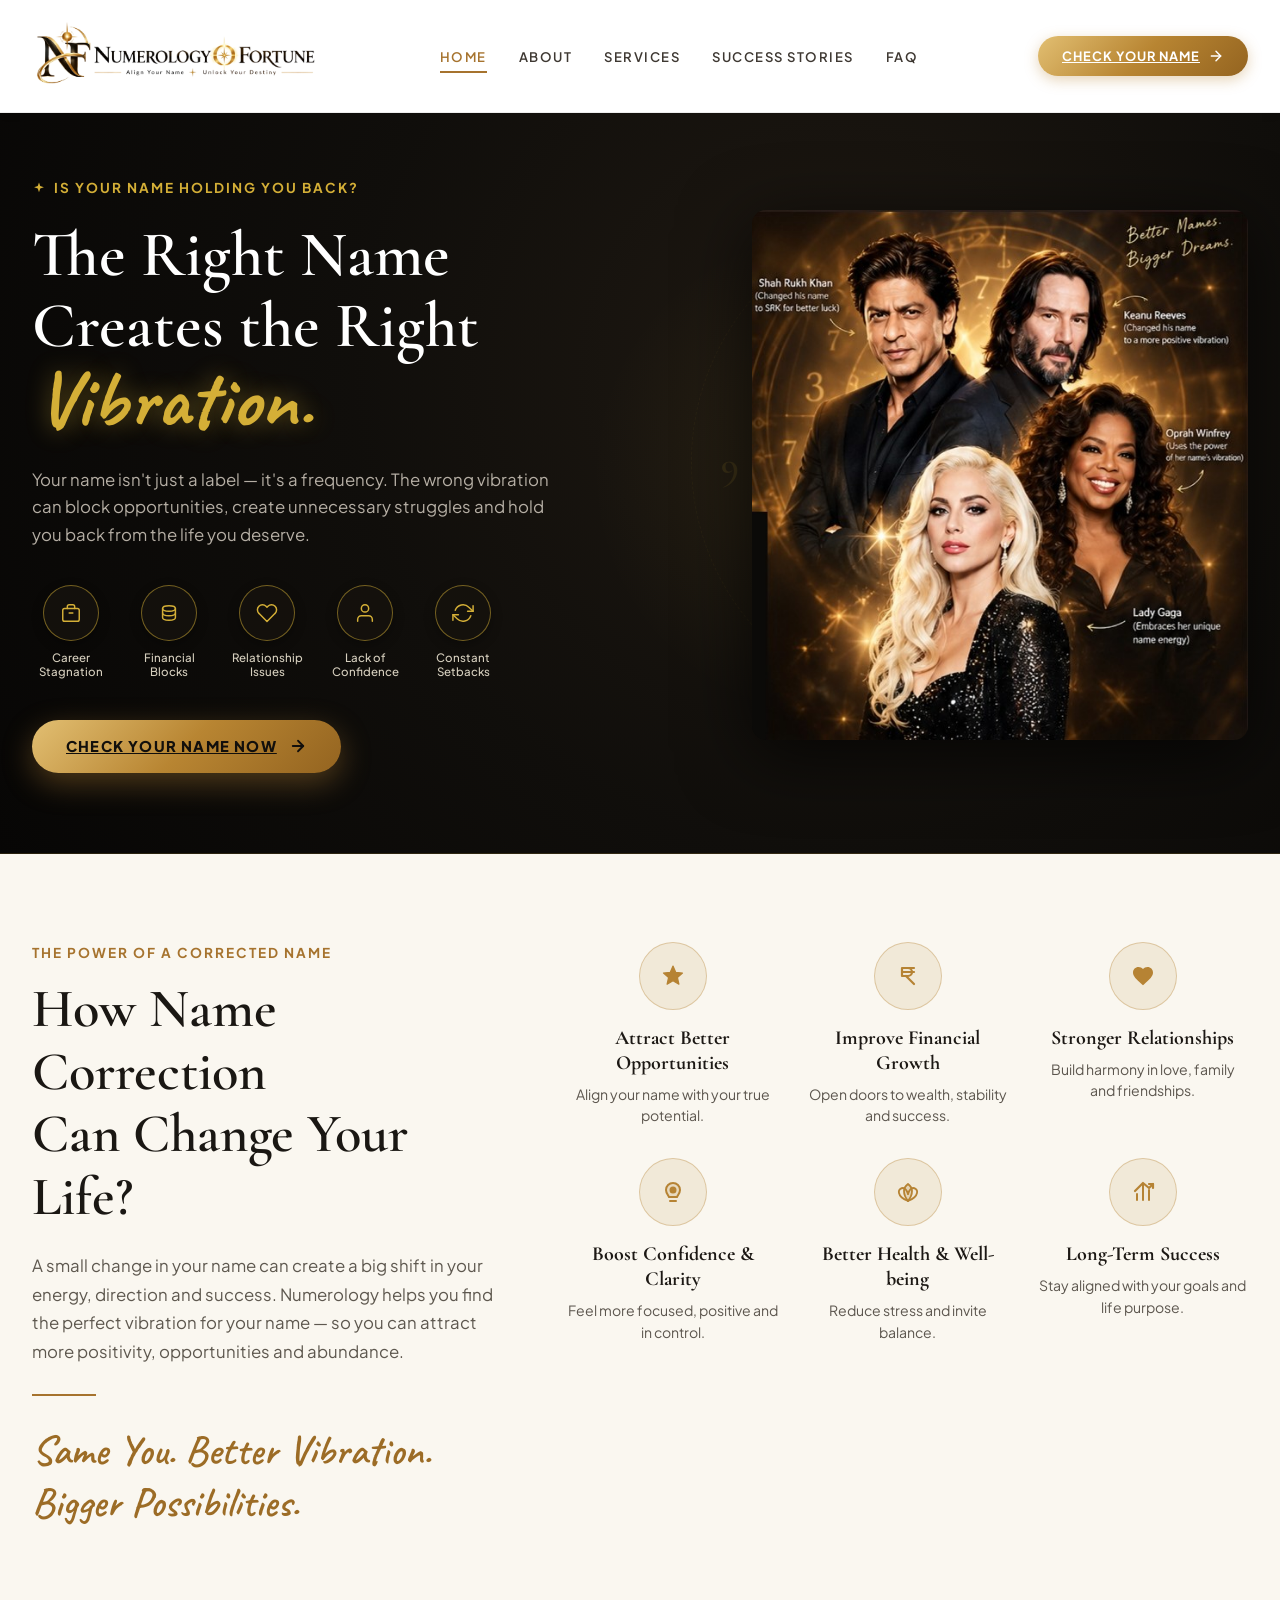
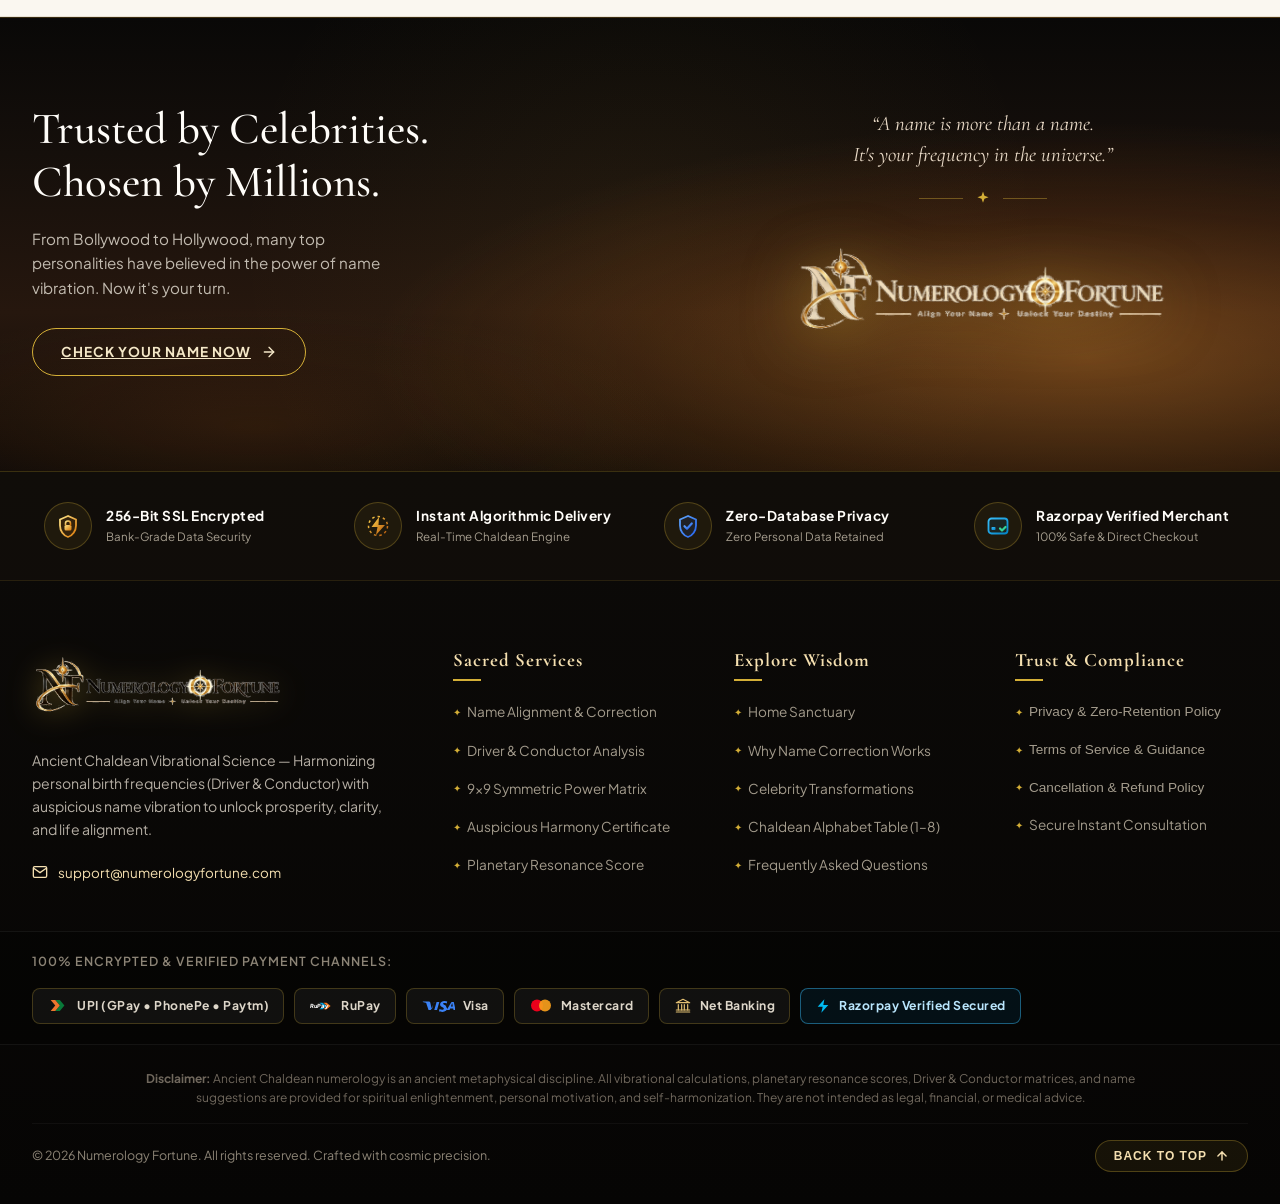
==== commit 2f448296: "feat: Luxury frontend redesign, mobile responsiveness, and dedicated service page" ====
--- a/static/index.html
+++ b/static/index.html
@@ -4,1161 +4,662 @@
 <head>
   <meta charset="UTF-8">
   <meta name="viewport" content="width=device-width, initial-scale=1.0">
-  <title>Numerology O Fortune — Align Your Name with Auspicious Harmony</title>
+  <title>Numerology Fortune — The Right Name Creates the Right Vibration</title>
   <meta name="description"
-    content="Discover your Chaldean Name Number, Driver & Conductor planetary harmony, and unlock personalized auspicious name spelling suggestions.">
+    content="Align Your Name ✦ Unlock Your Destiny. Discover your Chaldean Name Number, Driver & Conductor planetary harmony, and unlock personalized auspicious name spelling suggestions.">
   <link rel="icon" type="image/png" href="/static/data/logo-nf-mark.png">
 
-  <!-- Google Fonts -->
+  <!-- Google Fonts: Cormorant Garamond, Cinzel, Plus Jakarta Sans, Caveat (script) -->
   <link rel="preconnect" href="https://fonts.googleapis.com">
   <link rel="preconnect" href="https://fonts.gstatic.com" crossorigin>
   <link
-    href="https://fonts.googleapis.com/css2?family=Cinzel:wght@500;600;700;800;900&family=Cormorant+Garamond:ital,wght@0,500;0,600;0,700;1,400&family=Plus+Jakarta+Sans:wght@300;400;500;600;700;800&display=swap"
+    href="https://fonts.googleapis.com/css2?family=Caveat:wght@500;600;700&family=Cinzel:wght@600;700;800;900&family=Cormorant+Garamond:ital,wght@0,500;0,600;0,700;1,400;1,600;1,700&family=Plus+Jakarta+Sans:wght@300;400;500;600;700;800&display=swap"
     rel="stylesheet">
 
-  <!-- Razorpay Official Checkout SDK -->
-  <script src="https://checkout.razorpay.com/v1/checkout.js"></script>
-
   <!-- CSS Stylesheet -->
-  <link rel="stylesheet" href="/static/css/style.css?v=3.0">
+  <link rel="stylesheet" href="/static/css/style.css?v=5.3">
 </head>
 
-<body class="cosmic-theme">
-  <!-- Interactive Celestial Background Canvas -->
-  <canvas id="starCanvas"></canvas>
-  <div class="glow-orb orb-1"></div>
-  <div class="glow-orb orb-2"></div>
-  <div class="glow-orb orb-3"></div>
-
-  <!-- Main Application Wrapper -->
-  <div class="app-wrapper">
-
-    <!-- Site Header -->
-    <header class="site-header">
-      <div class="header-brand">
-        <a href="/" class="brand-link" title="Numerology O Fortune">
-          <img src="/static/data/logo-gold-glow.png" alt="Numerology O Fortune" class="brand-master-logo" height="54">
+<body class="site-body">
+
+  <!-- ===================================================================
+       1. TOP NAVBAR / HEADER (Clean Ivory/White Luxury Layout with Real Logo)
+       =================================================================== -->
+  <header class="top-navbar" id="topNavbar">
+    <div class="nav-container">
+      
+      <!-- Real Brand Logo from static/data -->
+      <a href="/" class="nav-brand" title="Numerology Fortune">
+        <img src="/static/data/logo-transparent.png" alt="Numerology Fortune — Align Your Name, Unlock Your Destiny" class="nav-brand-logo" height="96">
+      </a>
+
+      <!-- Center Navigation Links -->
+      <nav class="nav-menu" id="navMenu">
+        <a href="/" class="nav-link active">HOME</a>
+        <a href="#powerSection" class="nav-link">ABOUT</a>
+        <a href="/service" class="nav-link">SERVICES</a>
+        <a href="#celebritiesSection" class="nav-link">SUCCESS STORIES</a>
+        <a href="/service#faq" class="nav-link">FAQ</a>
+      </nav>
+
+      <!-- Right CTA Button linking to Service Page -->
+      <div class="nav-cta-wrap">
+        <a href="/service" class="btn-nav-cta">
+          <span>CHECK YOUR NAME</span>
+          <svg class="btn-arrow-icon" width="16" height="16" viewBox="0 0 24 24" fill="none" stroke="currentColor" stroke-width="2.2" stroke-linecap="round" stroke-linejoin="round">
+            <line x1="5" y1="12" x2="19" y2="12"></line>
+            <polyline points="12 5 19 12 12 19"></polyline>
+          </svg>
         </a>
-      </div>
-
-      <div class="header-actions">
-        <div class="trust-pill">
-          <svg class="trust-shield-icon" width="16" height="16" viewBox="0 0 24 24" fill="none">
-            <path d="M12 2L3 6V11C3 16.55 6.84 21.74 12 23C17.16 21.74 21 16.55 21 11V6L12 2Z" fill="url(#shieldGold)"
-              stroke="#f5c542" stroke-width="1.5" />
-            <path d="M9 11.5L11 13.5L15 9.5" stroke="#07080b" stroke-width="2" stroke-linecap="round"
-              stroke-linejoin="round" />
-            <defs>
-              <linearGradient id="shieldGold" x1="3" y1="2" x2="21" y2="23" gradientUnits="userSpaceOnUse">
-                <stop stop-color="#fff0b8" />
-                <stop offset="0.5" stop-color="#d4af37" />
-                <stop offset="1" stop-color="#996e14" />
-              </linearGradient>
-            </defs>
-          </svg>
-          <span>Ancient Chaldean Science</span>
-        </div>
-        <button type="button" id="btnHeaderCharts" class="btn-secondary btn-sm header-chart-btn">
-          <svg class="btn-inline-svg" width="16" height="16" viewBox="0 0 24 24" fill="none">
-            <path
-              d="M19 17V5C19 3.9 18.1 3 17 3H7C4.8 3 3 4.8 3 7C3 9.2 4.8 11 7 11H19M19 17C19 18.1 18.1 19 17 19H5C3.9 19 3 18.1 3 17M19 17C20.1 17 21 17.9 21 19C21 20.1 20.1 21 19 21H7C4.8 21 3 19.2 3 17"
-              stroke="#d4af37" stroke-width="1.8" stroke-linecap="round" stroke-linejoin="round" />
-            <path d="M7 7H15" stroke="#f5c542" stroke-width="1.5" stroke-linecap="round" />
-          </svg>
-          <span>9×9 Matrix & Charts</span>
-          <span class="header-pill-price">₹199</span>
+        <button type="button" class="btn-mobile-menu-toggle" id="btnMobileMenuToggle" aria-label="Toggle Navigation Menu" aria-expanded="false">
+          <span class="hamburger-bar"></span>
+          <span class="hamburger-bar"></span>
+          <span class="hamburger-bar"></span>
         </button>
       </div>
-    </header>
-
-    <!-- Main Content Flow -->
-    <main class="main-content">
-
-      <!-- Hero Showcase Section -->
-      <section class="hero-showcase-section">
-        <div class="hero-header-content">
-          <div class="hero-badge">
-            <svg class="badge-star-svg" width="14" height="14" viewBox="0 0 20 20" fill="none">
-              <path d="M10 2L11.8 7.2L17 9L11.8 10.8L10 16L8.2 10.8L3 9L8.2 7.2L10 2Z" fill="#f5c542" />
-            </svg>
-            <span>Sacred Vibrational Alignment System</span>
-          </div>
-          <h1 class="hero-title hero-headline-impact">
-            Your Name Could <span class="text-gradient-gold">Change Everything</span>
+
+    </div>
+
+    <!-- Mobile Navigation Drawer -->
+    <div class="mobile-nav-drawer" id="mobileNavDrawer">
+      <div class="mobile-nav-links">
+        <a href="/" class="mobile-nav-link active">HOME</a>
+        <a href="#powerSection" class="mobile-nav-link">ABOUT</a>
+        <a href="/service" class="mobile-nav-link">SERVICES</a>
+        <a href="#celebritiesSection" class="mobile-nav-link">SUCCESS STORIES</a>
+        <a href="/service#faq" class="mobile-nav-link">FAQ</a>
+      </div>
+      <div class="mobile-nav-cta-box">
+        <a href="/service" class="btn-mobile-drawer-cta">
+          <span>CHECK YOUR NAME →</span>
+        </a>
+      </div>
+    </div>
+  </header>
+
+  <!-- Main Viewport Content -->
+  <main class="main-layout">
+
+    <!-- ===================================================================
+         2. HERO SECTION (Dark Celestial Theme with Real Celebrities Image)
+         =================================================================== -->
+    <section class="hero-section" id="home">
+      <!-- Subtle Golden Celestial Numeral Watermark / Rings Background -->
+      <div class="hero-celestial-bg" aria-hidden="true">
+        <div class="celestial-radial-glow"></div>
+        <div class="celestial-numerals-dial">
+          <span class="dial-num num-1">1</span>
+          <span class="dial-num num-2">2</span>
+          <span class="dial-num num-3">3</span>
+          <span class="dial-num num-7">7</span>
+          <span class="dial-num num-8">8</span>
+          <span class="dial-num num-9">9</span>
+          <div class="dial-circle dial-circle-lg"></div>
+          <div class="dial-circle dial-circle-md"></div>
+        </div>
+      </div>
+
+      <div class="hero-container">
+
+        <!-- Left Column: Copy, Pain Points, CTA -->
+        <div class="hero-left-col">
+          <div class="hero-eyebrow">
+            <svg class="eyebrow-star" width="14" height="14" viewBox="0 0 20 20" fill="none">
+              <path d="M10 2L11.8 7.2L17 9L11.8 10.8L10 16L8.2 10.8L3 9L8.2 7.2L10 2Z" fill="#D4AF37" />
+            </svg>
+            <span>IS YOUR NAME HOLDING YOU BACK?</span>
+          </div>
+
+          <h1 class="hero-headline">
+            The Right Name<br>
+            Creates the Right<br>
+            <span class="hero-script-vibration">Vibration.</span>
           </h1>
-          <p class="hero-description hero-subtext-polished">
-            A small shift in spelling realigns your cosmic frequency with unstoppable abundance, success, and fortune.
-            See how iconic legends transformed their destinies below — then calculate your own vibrational profile.
+
+          <p class="hero-description">
+            Your name isn't just a label — it's a frequency. The wrong vibration can block opportunities,
+            create unnecessary struggles and hold you back from the life you deserve.
           </p>
-          <div class="hero-mobile-jump-wrap">
-            <a href="#birthFormSection" class="btn-mobile-jump">
-              <span>⚡ Enter Details &amp; Check Name</span>
-              <svg width="15" height="15" viewBox="0 0 24 24" fill="none" stroke="currentColor" stroke-width="2.5"
-                stroke-linecap="round" stroke-linejoin="round">
-                <path d="M12 5v14M19 12l-7 7-7-7" />
+
+          <!-- 5 Obstacle Icon Circles in Horizontal Row -->
+          <div class="hero-obstacles-row">
+
+            <!-- 1: Career Stagnation -->
+            <div class="obstacle-item">
+              <div class="obstacle-circle-icon">
+                <svg width="22" height="22" viewBox="0 0 24 24" fill="none" stroke="#D4AF37" stroke-width="1.6" stroke-linecap="round" stroke-linejoin="round">
+                  <rect x="3" y="7" width="18" height="14" rx="2" />
+                  <path d="M16 7V5C16 3.9 15.1 3 14 3H10C8.9 3 8 3.9 8 5V7" />
+                  <path d="M10 12H14" />
+                </svg>
+              </div>
+              <span class="obstacle-label">Career<br>Stagnation</span>
+            </div>
+
+            <!-- 2: Financial Blocks -->
+            <div class="obstacle-item">
+              <div class="obstacle-circle-icon">
+                <svg width="22" height="22" viewBox="0 0 24 24" fill="none" stroke="#D4AF37" stroke-width="1.6" stroke-linecap="round" stroke-linejoin="round">
+                  <ellipse cx="12" cy="7" rx="7" ry="3" />
+                  <path d="M5 7V12C5 13.66 8.13 15 12 15C15.87 15 19 13.66 19 12V7" />
+                  <path d="M5 12V17C5 18.66 8.13 20 12 20C15.87 20 19 18.66 19 17V12" />
+                </svg>
+              </div>
+              <span class="obstacle-label">Financial<br>Blocks</span>
+            </div>
+
+            <!-- 3: Relationship Issues -->
+            <div class="obstacle-item">
+              <div class="obstacle-circle-icon">
+                <svg width="22" height="22" viewBox="0 0 24 24" fill="none" stroke="#D4AF37" stroke-width="1.6" stroke-linecap="round" stroke-linejoin="round">
+                  <path d="M20.84 4.61a5.5 5.5 0 0 0-7.78 0L12 5.67l-1.06-1.06a5.5 5.5 0 0 0-7.78 7.78l1.06 1.06L12 21.23l7.78-7.78 1.06-1.06a5.5 5.5 0 0 0 0-7.78z" />
+                </svg>
+              </div>
+              <span class="obstacle-label">Relationship<br>Issues</span>
+            </div>
+
+            <!-- 4: Lack of Confidence -->
+            <div class="obstacle-item">
+              <div class="obstacle-circle-icon">
+                <svg width="22" height="22" viewBox="0 0 24 24" fill="none" stroke="#D4AF37" stroke-width="1.6" stroke-linecap="round" stroke-linejoin="round">
+                  <path d="M20 21v-2a4 4 0 0 0-4-4H8a4 4 0 0 0-4 4v2" />
+                  <circle cx="12" cy="7" r="4" />
+                </svg>
+              </div>
+              <span class="obstacle-label">Lack of<br>Confidence</span>
+            </div>
+
+            <!-- 5: Constant Setbacks -->
+            <div class="obstacle-item">
+              <div class="obstacle-circle-icon">
+                <svg width="22" height="22" viewBox="0 0 24 24" fill="none" stroke="#D4AF37" stroke-width="1.6" stroke-linecap="round" stroke-linejoin="round">
+                  <polyline points="23 4 23 10 17 10" />
+                  <polyline points="1 20 1 14 7 14" />
+                  <path d="M3.51 9a9 9 0 0 1 14.85-3.36L23 10M1 14l4.64 4.36A9 9 0 0 0 20.49 15" />
+                </svg>
+              </div>
+              <span class="obstacle-label">Constant<br>Setbacks</span>
+            </div>
+
+          </div>
+
+          <!-- Hero Action Button -->
+          <div class="hero-cta-action">
+            <a href="/service" class="btn-hero-gold">
+              <span>CHECK YOUR NAME NOW</span>
+              <svg class="btn-arrow-icon" width="18" height="18" viewBox="0 0 24 24" fill="none" stroke="currentColor" stroke-width="2.4" stroke-linecap="round" stroke-linejoin="round">
+                <line x1="5" y1="12" x2="19" y2="12"></line>
+                <polyline points="12 5 19 12 12 19"></polyline>
               </svg>
             </a>
           </div>
         </div>
 
-        <!-- Featured Proof Poster Showcase -->
-        <div class="hero-poster-showcase-wrap">
-          <div class="hero-poster-card" id="heroPosterTrigger" title="Click to view full-resolution proof">
-            <div class="poster-shine-reflection"></div>
-            <!-- Clean Corner Zoom Button -->
-            <button type="button" class="poster-corner-zoom-btn" id="btnZoomPosterTrigger"
-              aria-label="Zoom in to inspect details">
-              <svg width="15" height="15" viewBox="0 0 24 24" fill="none" stroke="currentColor" stroke-width="2.2"
-                stroke-linecap="round" stroke-linejoin="round">
-                <circle cx="11" cy="11" r="8"></circle>
-                <line x1="21" y1="21" x2="16.65" y2="16.65"></line>
-                <line x1="11" y1="8" x2="11" y2="14"></line>
-                <line x1="8" y1="11" x2="14" y2="11"></line>
-              </svg>
-              <span>Zoom</span>
-            </button>
-            <img src="/static/data/hero.jpeg" alt="Bollywood Celebrity Name Changes & Vibrational Transformations"
-              class="hero-poster-img" loading="eager">
-          </div>
-
-          <!-- Quick Jump CTA Button -->
-          <div class="hero-scroll-cta-wrap">
-            <a href="#birthFormSection" class="btn-hero-scroll-cta">
-              <span>Calculate Your Name Vibration</span>
-              <svg width="18" height="18" viewBox="0 0 24 24" fill="none" stroke="currentColor" stroke-width="2.2"
-                stroke-linecap="round" stroke-linejoin="round">
-                <path d="M12 5v14M19 12l-7 7-7-7" />
-              </svg>
-            </a>
-          </div>
-        </div>
-      </section>
-
-      <!-- Step 1: Birth Details Input Card -->
-      <section id="birthFormSection" class="form-section">
-        <div class="glass-card form-card-3d">
-          <div class="card-header">
-            <div class="card-title-group">
-              <span class="step-num-badge">1</span>
-              <div>
-                <h2 class="card-title">Enter Your Birth Details</h2>
-                <p class="card-subtitle">Begin with your free Chaldean vibrational reading</p>
-              </div>
-            </div>
-          </div>
-
-          <form id="numerologyForm" class="analysis-form">
-            <div class="form-grid">
-
-              <!-- Full Name -->
-              <div class="input-group input-group-full">
-                <label for="inputFullName" class="input-label">
-                  <span>Full Name</span>
-                  <span class="input-hint">First & Last Name</span>
-                </label>
-                <div class="input-wrapper">
-                  <span class="field-icon">
-                    <svg width="18" height="18" viewBox="0 0 24 24" fill="none">
-                      <path
-                        d="M12 12C14.76 12 17 9.76 17 7C17 4.24 14.76 2 12 2C9.24 2 7 4.24 7 7C7 9.76 9.24 12 12 12Z"
-                        stroke="#d4af37" stroke-width="1.8" />
-                      <path d="M20 21C20 17.13 16.42 14 12 14C7.58 14 4 17.13 4 21" stroke="#d4af37" stroke-width="1.8"
-                        stroke-linecap="round" />
-                    </svg>
-                  </span>
-                  <input type="text" id="inputFullName" name="fullName" placeholder="e.g. SUBRATA HALDAR" required
-                    autocomplete="name" class="cosmic-input">
-                </div>
-              </div>
-
-              <!-- Date of Birth -->
-              <div class="input-group input-group-half">
-                <label for="inputDOB" class="input-label">
-                  <span>Date of Birth</span>
-                  <span class="input-hint">DD/MM/YYYY</span>
-                </label>
-                <div class="input-wrapper">
-                  <span class="field-icon">
-                    <svg width="18" height="18" viewBox="0 0 24 24" fill="none">
-                      <rect x="3" y="4" width="18" height="18" rx="3" stroke="#d4af37" stroke-width="1.8" />
-                      <path d="M16 2V6M8 2V6M3 10H21" stroke="#d4af37" stroke-width="1.8" stroke-linecap="round" />
-                      <circle cx="8" cy="15" r="1.2" fill="#f5c542" />
-                      <circle cx="12" cy="15" r="1.2" fill="#f5c542" />
-                      <circle cx="16" cy="15" r="1.2" fill="#f5c542" />
-                    </svg>
-                  </span>
-                  <input type="date" id="inputDOB" name="dob" required class="cosmic-input">
-                </div>
-              </div>
-
-              <!-- Gender -->
-              <div class="input-group input-group-half">
-                <label for="selectGender" class="input-label">
-                  <span>Gender</span>
-                  <span class="input-hint">Phonetic balance</span>
-                </label>
-                <div class="input-wrapper">
-                  <span class="field-icon">
-                    <svg width="18" height="18" viewBox="0 0 24 24" fill="none">
-                      <circle cx="10" cy="14" r="5" stroke="#d4af37" stroke-width="1.8" />
-                      <path d="M19 5L13.5 10.5M19 5H15M19 5V9M10 19V22M7 20H13" stroke="#d4af37" stroke-width="1.8"
-                        stroke-linecap="round" stroke-linejoin="round" />
-                    </svg>
-                  </span>
-                  <select id="selectGender" name="gender" class="cosmic-select">
-                    <option value="Male">Male</option>
-                    <option value="Female">Female</option>
-                    <option value="Non-Binary">Non-Binary / Neutral</option>
-                  </select>
-                </div>
-              </div>
-
-              <!-- Email Address (For Delivery Evidence) -->
-              <div class="input-group input-group-full">
-                <label for="inputEmail" class="input-label">
-                  <span>Email Address</span>
-                  <span class="input-hint">For permanent dossier delivery</span>
-                </label>
-                <div class="input-wrapper">
-                  <span class="field-icon">
-                    <svg width="18" height="18" viewBox="0 0 24 24" fill="none">
-                      <rect x="3" y="5" width="18" height="14" rx="2.5" stroke="#d4af37" stroke-width="1.8" />
-                      <path d="M3 7L12 13L21 7" stroke="#f5c542" stroke-width="1.8" stroke-linecap="round" />
-                    </svg>
-                  </span>
-                  <input type="email" id="inputEmail" name="email" placeholder="e.g. yourname@gmail.com"
-                    autocomplete="email" class="cosmic-input">
-                </div>
-              </div>
-
-            </div>
-
-            <!-- Email Delivery Consent & Zero Database Architecture Notice -->
-            <div class="email-consent-group">
-              <label class="consent-checkbox-row">
-                <input type="checkbox" id="checkEmailDelivery" checked class="cosmic-checkbox">
-                <span class="consent-text">Email me all generated results, 5★ spelling alternatives, and payment
-                  evidence for future reference.</span>
-              </label>
-              <div class="no-db-alert">
-                <svg width="16" height="16" viewBox="0 0 24 24" fill="none" class="alert-svg-icon">
-                  <circle cx="12" cy="12" r="10" stroke="#f59e0b" stroke-width="1.8" />
-                  <path d="M12 8V12M12 16H12.01" stroke="#f59e0b" stroke-width="2" stroke-linecap="round" />
-                </svg>
-                <span><strong>Zero-Database Privacy Architecture:</strong> We do not store databases or retain your
-                  personal profile on our servers. If you uncheck or do not provide your email, you will not be able to
-                  retrieve or view your paid results once this browser session closes.</span>
-              </div>
-            </div>
-
-            <div class="form-actions">
-              <button type="submit" id="btnAnalyze" class="btn-primary btn-gold-shimmer">
-                <svg width="18" height="18" viewBox="0 0 24 24" fill="none" class="btn-svg-icon">
-                  <path d="M12 2L14.4 7.6L20 10L14.4 12.4L12 18L9.6 12.4L4 10L9.6 7.6L12 2Z" fill="#07080b" />
-                </svg>
-                <span class="btn-text">Pay Now &amp; Check Your Name Suitable For You</span>
-                <svg width="16" height="16" viewBox="0 0 24 24" fill="none" stroke="#07080b" stroke-width="2.5"
-                  stroke-linecap="round" stroke-linejoin="round">
-                  <path d="M5 12h14M12 5l7 7-7 7" />
-                </svg>
-              </button>
-            </div>
-          </form>
-        </div>
-      </section>
-
-      <!-- Loading State for Initial Analysis -->
-      <div id="analysisLoading" class="loading-state hidden">
-        <div class="cosmic-spinner">
-          <div class="spinner-ring"></div>
-          <div class="spinner-core">✦</div>
-        </div>
-        <p class="loading-text">Deciphering Chaldean frequencies & planetary alignments...</p>
-      </div>
-
-      <!-- ===================================================================
-           STEP 2: PAYWALL PACKAGE SELECTION (₹99 vs ₹199 Side-by-Side)
-           Shown immediately after user clicks Analyze without revealing reading upfront
-           =================================================================== -->
-      <section id="paywallSelectionSection" class="paywall-selection-section hidden">
-        <div class="paywall-header-group">
-          <div class="paywall-status-pill">
-            <span class="pulse-dot"></span>
-            <span>Vibrational Profile Calculated</span>
-          </div>
-          <h2 class="paywall-main-title">CHOOSE YOUR NUMEROLOGY PACKAGE</h2>
-          <p class="paywall-main-subtitle">
-            Your unique Chaldean vibrations and planetary alignments are calculated. Choose an option below to unlock
-            your personalized results.
+        <!-- Right Column: User Provided Celebrities Image -->
+        <div class="hero-right-col">
+          <div class="hero-image-wrap">
+            <img src="/static/data/hero-celebrities.jpg"
+              alt="Shah Rukh Khan, Keanu Reeves, Oprah Winfrey, Lady Gaga - Better Names. Bigger Dreams."
+              class="hero-celebrity-img">
+          </div>
+        </div>
+
+      </div>
+    </section>
+
+
+    <!-- ===================================================================
+         3. SECTION 2: HOW NAME CORRECTION CAN CHANGE YOUR LIFE?
+            (Warm Ivory/Cream Background)
+         =================================================================== -->
+    <section class="power-correction-section" id="powerSection">
+      <div class="power-container">
+
+        <!-- Left Column: Heading, Description, Divider, Handwritten Script -->
+        <div class="power-left-col">
+          <div class="power-eyebrow">
+            <span>THE POWER OF A CORRECTED NAME</span>
+          </div>
+
+          <h2 class="power-title">
+            How Name Correction<br>
+            Can Change Your Life?
+          </h2>
+
+          <p class="power-description">
+            A small change in your name can create a big shift in your energy, direction and success.
+            Numerology helps you find the perfect vibration for your name — so you can attract more
+            positivity, opportunities and abundance.
           </p>
-        </div>
-
-        <div class="pricing-plans-grid">
-
-          <!-- Plan 1: Name Alignment (₹99) -->
-          <div id="correctionBanner" class="correction-card-3d plan-card">
-            <div class="card-ambient-glow"></div>
-            <div class="correction-card-inner">
-              <div class="correction-badge-row">
-                <span class="rec-action-badge">NAME ALIGNMENT</span>
-              </div>
-
-              <h3 class="correction-title">ALIGN YOUR NAME WITH NUMEROLOGY</h3>
-
-              <p class="correction-p1">
-                Your name may influence how your personal numerology profile is interpreted. Discover personalized
-                spelling suggestions designed around your numerology details.
-              </p>
-
-              <div class="pricing-container">
-                <div class="pricing-pill-3d">
-                  <span class="original-price">995</span>
-                  <span class="current-price">₹199</span>
-                  <span class="discount-badge">80% OFF</span>
-                </div>
-              </div>
-
-              <ul class="plan-feature-list">
-                <li class="feature-item">
-                  <svg class="feature-check-svg" viewBox="0 0 20 20" fill="none">
-                    <circle cx="10" cy="10" r="8" fill="rgba(245,197,66,0.15)" stroke="#f5c542" stroke-width="1.2" />
-                    <path d="M6.5 10.5L8.5 12.5L13.5 7.5" stroke="#f5c542" stroke-width="1.8" stroke-linecap="round" />
-                  </svg>
-                  <span><strong>3–5 Auspicious Name Spelling Suggestions</strong></span>
-                </li>
-                <li class="feature-item">
-                  <svg class="feature-check-svg" viewBox="0 0 20 20" fill="none">
-                    <circle cx="10" cy="10" r="8" fill="rgba(245,197,66,0.15)" stroke="#f5c542" stroke-width="1.2" />
-                    <path d="M6.5 10.5L8.5 12.5L13.5 7.5" stroke="#f5c542" stroke-width="1.8" stroke-linecap="round" />
-                  </svg>
-                  <span>Preserves Your Same Pronunciation</span>
-                </li>
-                <li class="feature-item">
-                  <svg class="feature-check-svg" viewBox="0 0 20 20" fill="none">
-                    <circle cx="10" cy="10" r="8" fill="rgba(245,197,66,0.15)" stroke="#f5c542" stroke-width="1.2" />
-                    <path d="M6.5 10.5L8.5 12.5L13.5 7.5" stroke="#f5c542" stroke-width="1.8" stroke-linecap="round" />
-                  </svg>
-                  <span>Auspicious Name Harmony Certificate</span>
-                </li>
-                <li class="feature-item">
-                  <svg class="feature-check-svg" viewBox="0 0 20 20" fill="none">
-                    <circle cx="10" cy="10" r="8" fill="rgba(245,197,66,0.15)" stroke="#f5c542" stroke-width="1.2" />
-                    <path d="M6.5 10.5L8.5 12.5L13.5 7.5" stroke="#f5c542" stroke-width="1.8" stroke-linecap="round" />
-                  </svg>
-                  <span>Permanent Email Dossier & Receipt</span>
-                </li>
-              </ul>
-
-              <div class="cta-action-row">
-                <button type="button" id="btnUnlockCorrection" class="btn-razorpay-cta">
-                  <svg width="18" height="18" viewBox="0 0 20 20" fill="none">
-                    <path d="M10 2L11.8 7.2L17 9L11.8 10.8L10 16L8.2 10.8L3 9L8.2 7.2L10 2Z" fill="#07080b" />
-                  </svg>
-                  <span class="cta-text">Find Your Numerology Name — ₹99 →</span>
-                </button>
-              </div>
-
-              <div class="trust-guarantee-line">
-                <svg class="lock-svg-icon" width="14" height="14" viewBox="0 0 24 24" fill="none">
-                  <rect x="5" y="11" width="14" height="10" rx="2" fill="#d4af37" stroke="#f5c542" stroke-width="1.5" />
-                  <path d="M8 11V7C8 4.79 9.79 3 12 3C14.21 3 16 4.79 16 7V11" stroke="#f5c542" stroke-width="2"
-                    stroke-linecap="round" />
-                </svg>
-                <span>Instant Analysis • 3–5 Name Suggestions</span>
-              </div>
-            </div>
-          </div>
-
-          <!-- Plan 2: All-In-One Combo (₹199 - Most Popular / Includes Everything) -->
-          <div id="matrixPaidBanner" class="matrix-paid-card-3d plan-card featured-combo">
-            <div class="matrix-card-glow"></div>
-            <div class="matrix-card-inner">
-              <div class="matrix-badge-row">
-                <span class="combo-popular-badge">
-                  <svg width="14" height="14" viewBox="0 0 20 20" fill="none">
-                    <path d="M10 2L11.8 7.2L17 9L11.8 10.8L10 16L8.2 10.8L3 9L8.2 7.2L10 2Z" fill="#07080b" />
-                  </svg>
-                  🔥 MOST POPULAR • ALL-IN-ONE COMBO
-                </span>
-              </div>
-
-              <h3 class="matrix-card-title">ALL-IN-ONE COMBO & PROFILE</h3>
-
-              <p class="matrix-card-desc">
-                The master suite. Includes everything in the Name Alignment plan PLUS complete unredacted access to your
-                full Vibrational Profile: Name Root & Compound numbers, Driver & Conductor ruling planets, Chaldean
-                letter sound frequencies, and complete Planetary Harmony & Synergy breakdown.
-              </p>
-
-              <div class="pricing-container">
-                <div class="pricing-pill-3d matrix-pill">
-                  <span class="original-price">₹5495</span>
-                  <span class="current-price">₹1099</span>
-                  <span class="discount-badge discount-purple">60% OFF</span>
-                </div>
-              </div>
-
-              <ul class="plan-feature-list combo-features">
-                <li class="feature-item combo-highlight-item">
-                  <svg class="feature-check-svg" viewBox="0 0 20 20" fill="none">
-                    <circle cx="10" cy="10" r="8" fill="rgba(192,132,252,0.25)" stroke="#c084fc" stroke-width="1.2" />
-                    <path d="M6.5 10.5L8.5 12.5L13.5 7.5" stroke="#c084fc" stroke-width="2" stroke-linecap="round" />
-                  </svg>
-                  <span><strong style="color: #c084fc;">✓ EVERYTHING IN ₹99 PLAN INCLUDED</strong></span>
-                </li>
-                <li class="feature-item">
-                  <svg class="feature-check-svg" viewBox="0 0 20 20" fill="none">
-                    <circle cx="10" cy="10" r="8" fill="rgba(192,132,252,0.2)" stroke="#c084fc" stroke-width="1.2" />
-                    <path d="M6.5 10.5L8.5 12.5L13.5 7.5" stroke="#c084fc" stroke-width="1.8" stroke-linecap="round" />
-                  </svg>
-                  <span><strong>3–5 Auspicious Name Spelling Suggestions</strong></span>
-                </li>
-                <li class="feature-item">
-                  <svg class="feature-check-svg" viewBox="0 0 20 20" fill="none">
-                    <circle cx="10" cy="10" r="8" fill="rgba(192,132,252,0.2)" stroke="#c084fc" stroke-width="1.2" />
-                    <path d="M6.5 10.5L8.5 12.5L13.5 7.5" stroke="#c084fc" stroke-width="1.8" stroke-linecap="round" />
-                  </svg>
-                  <span><strong>Full Vibrational Profile (Compound & Root Numbers)</strong></span>
-                </li>
-                <li class="feature-item">
-                  <svg class="feature-check-svg" viewBox="0 0 20 20" fill="none">
-                    <circle cx="10" cy="10" r="8" fill="rgba(192,132,252,0.2)" stroke="#c084fc" stroke-width="1.2" />
-                    <path d="M6.5 10.5L8.5 12.5L13.5 7.5" stroke="#c084fc" stroke-width="1.8" stroke-linecap="round" />
-                  </svg>
-                  <span>Chaldean Letter-by-Letter Sound Frequencies</span>
-                </li>
-                <li class="feature-item">
-                  <svg class="feature-check-svg" viewBox="0 0 20 20" fill="none">
-                    <circle cx="10" cy="10" r="8" fill="rgba(192,132,252,0.2)" stroke="#c084fc" stroke-width="1.2" />
-                    <path d="M6.5 10.5L8.5 12.5L13.5 7.5" stroke="#c084fc" stroke-width="1.8" stroke-linecap="round" />
-                  </svg>
-                  <span>Driver (D) & Conductor (C) Planetary Energies</span>
-                </li>
-                <li class="feature-item">
-                  <svg class="feature-check-svg" viewBox="0 0 20 20" fill="none">
-                    <circle cx="10" cy="10" r="8" fill="rgba(192,132,252,0.2)" stroke="#c084fc" stroke-width="1.2" />
-                    <path d="M6.5 10.5L8.5 12.5L13.5 7.5" stroke="#c084fc" stroke-width="1.8" stroke-linecap="round" />
-                  </svg>
-                  <span>Planetary Harmony: Friendly, Best, & Enemy Numbers</span>
-                </li>
-                <li class="feature-item">
-                  <svg class="feature-check-svg" viewBox="0 0 20 20" fill="none">
-                    <circle cx="10" cy="10" r="8" fill="rgba(192,132,252,0.2)" stroke="#c084fc" stroke-width="1.2" />
-                    <path d="M6.5 10.5L8.5 12.5L13.5 7.5" stroke="#c084fc" stroke-width="1.8" stroke-linecap="round" />
-                  </svg>
-                  <span>Driver-Conductor Optimal Synergy Match</span>
-                </li>
-                <li class="feature-item">
-                  <svg class="feature-check-svg" viewBox="0 0 20 20" fill="none">
-                    <circle cx="10" cy="10" r="8" fill="rgba(192,132,252,0.2)" stroke="#c084fc" stroke-width="1.2" />
-                    <path d="M6.5 10.5L8.5 12.5L13.5 7.5" stroke="#c084fc" stroke-width="1.8" stroke-linecap="round" />
-                  </svg>
-                  <span>All-Inclusive Master Combo Dossier via Email</span>
-                </li>
-              </ul>
-
-              <div class="cta-action-row">
-                <button type="button" id="btnUnlockMatrixChart" class="btn-matrix-cta">
-                  <svg width="18" height="18" viewBox="0 0 24 24" fill="none">
-                    <rect x="5" y="11" width="14" height="10" rx="2" fill="#07080b" stroke="#c084fc"
-                      stroke-width="1.5" />
-                    <path d="M8 11V7C8 4.79 9.79 3 12 3C14.21 3 16 4.79 16 7V11" stroke="#c084fc" stroke-width="2"
-                      stroke-linecap="round" />
-                    <circle cx="12" cy="15.5" r="1.5" fill="#c084fc" />
-                  </svg>
-                  <span class="cta-text">Unlock All-Inclusive Combo — ₹199 →</span>
-                </button>
-              </div>
-
-              <div class="trust-guarantee-line">
-                <svg class="lock-svg-icon" width="14" height="14" viewBox="0 0 24 24" fill="none">
-                  <rect x="5" y="11" width="14" height="10" rx="2" fill="#c084fc" stroke="#e9d5ff" stroke-width="1.5" />
-                  <path d="M8 11V7C8 4.79 9.79 3 12 3C14.21 3 16 4.79 16 7V11" stroke="#e9d5ff" stroke-width="2"
-                    stroke-linecap="round" />
-                </svg>
-                <span>Instant Lifetime Access • All Features Included • Email Proof</span>
-              </div>
-            </div>
-          </div>
-
-        </div>
-      </section>
-
-      <!-- ===================================================================
-           REVEALED SUGGESTIONS CONTAINER (Unlocked upon payment of ₹99 or ₹199)
-           =================================================================== -->
-      <section id="variantsContainer" class="variants-section hidden">
-
-        <!-- Payment Success Notice -->
-        <div id="paymentSuccessNotice" class="payment-success-badge hidden">
-          <svg width="18" height="18" viewBox="0 0 24 24" fill="none">
-            <circle cx="12" cy="12" r="10" fill="rgba(16,185,129,0.2)" stroke="#10b981" stroke-width="2" />
-            <path d="M7 12.5L10 15.5L17 8.5" stroke="#34d399" stroke-width="2.2" stroke-linecap="round"
-              stroke-linejoin="round" />
+
+          <div class="power-gold-divider"></div>
+
+          <div class="power-handwritten-script">
+            <span>Same You. Better Vibration.<br>Bigger Possibilities.</span>
+          </div>
+        </div>
+
+        <!-- Right Column: 6 Feature Cards (3x2 Symmetric Grid on Desktop, Minimal 1-Row List on Mobile) -->
+        <div class="power-right-col">
+          <div class="features-grid-3x2">
+
+            <!-- Card 1: Attract Better Opportunities -->
+            <div class="feature-card">
+              <div class="feature-icon-badge">
+                <svg width="24" height="24" viewBox="0 0 24 24" fill="none">
+                  <path d="M12 2L14.7 8.3L21.5 9L16.4 13.5L17.9 20.2L12 16.7L6.1 20.2L7.6 13.5L2.5 9L9.3 8.3L12 2Z"
+                    fill="#B68334" stroke="#B68334" stroke-width="1.2" stroke-linecap="round" stroke-linejoin="round" />
+                </svg>
+              </div>
+              <div class="feature-text-content">
+                <h3 class="feature-title">Attract Better Opportunities</h3>
+                <p class="feature-desc">Align your name with your true potential.</p>
+              </div>
+            </div>
+
+            <!-- Card 2: Improve Financial Growth -->
+            <div class="feature-card">
+              <div class="feature-icon-badge">
+                <svg width="24" height="24" viewBox="0 0 24 24" fill="none" stroke="#B68334" stroke-width="2.2" stroke-linecap="round" stroke-linejoin="round">
+                  <!-- Rupee / Wealth Symbol -->
+                  <path d="M6 4h12M6 8h12M6 12h6a4 4 0 0 0 0-8M6 4v8M10 12l8 8" />
+                </svg>
+              </div>
+              <div class="feature-text-content">
+                <h3 class="feature-title">Improve Financial Growth</h3>
+                <p class="feature-desc">Open doors to wealth, stability and success.</p>
+              </div>
+            </div>
+
+            <!-- Card 3: Stronger Relationships -->
+            <div class="feature-card">
+              <div class="feature-icon-badge">
+                <svg width="24" height="24" viewBox="0 0 24 24" fill="#B68334">
+                  <path d="M12 21.35l-1.45-1.32C5.4 15.36 2 12.28 2 8.5 2 5.42 4.42 3 7.5 3c1.74 0 3.41.81 4.5 2.09C13.09 3.81 14.76 3 16.5 3 19.58 3 22 5.42 22 8.5c0 3.78-3.4 6.86-8.55 11.54L12 21.35z" />
+                </svg>
+              </div>
+              <div class="feature-text-content">
+                <h3 class="feature-title">Stronger Relationships</h3>
+                <p class="feature-desc">Build harmony in love, family and friendships.</p>
+              </div>
+            </div>
+
+            <!-- Card 4: Boost Confidence & Clarity -->
+            <div class="feature-card">
+              <div class="feature-icon-badge">
+                <svg width="24" height="24" viewBox="0 0 24 24" fill="none" stroke="#B68334" stroke-width="2" stroke-linecap="round" stroke-linejoin="round">
+                  <path d="M12 3a7 7 0 0 0-7 7c0 3 2 5 3 7h8c1-2 3-4 3-7a7 7 0 0 0-7-7z" fill="rgba(182, 131, 52, 0.15)" />
+                  <path d="M9 21h6" />
+                  <path d="M10 17h4" />
+                  <circle cx="12" cy="10" r="2.5" fill="#B68334" />
+                </svg>
+              </div>
+              <div class="feature-text-content">
+                <h3 class="feature-title">Boost Confidence &amp; Clarity</h3>
+                <p class="feature-desc">Feel more focused, positive and in control.</p>
+              </div>
+            </div>
+
+            <!-- Card 5: Better Health & Well-being -->
+            <div class="feature-card">
+              <div class="feature-icon-badge">
+                <svg width="24" height="24" viewBox="0 0 24 24" fill="none" stroke="#B68334" stroke-width="1.8" stroke-linecap="round" stroke-linejoin="round">
+                  <!-- Lotus Flower -->
+                  <path d="M12 21C12 21 8 16 8 11C8 7 12 4 12 4C12 4 16 7 16 11C16 16 12 21 12 21Z" fill="rgba(182, 131, 52, 0.2)" />
+                  <path d="M12 21C12 21 4 18 3 13C2 9 6 8 7 8C9 8 11 11 12 14" />
+                  <path d="M12 21C12 21 20 18 21 13C22 9 18 8 17 8C15 8 13 11 12 14" />
+                </svg>
+              </div>
+              <div class="feature-text-content">
+                <h3 class="feature-title">Better Health &amp; Well-being</h3>
+                <p class="feature-desc">Reduce stress and invite balance.</p>
+              </div>
+            </div>
+
+            <!-- Card 6: Long-Term Success -->
+            <div class="feature-card">
+              <div class="feature-icon-badge">
+                <svg width="24" height="24" viewBox="0 0 24 24" fill="none" stroke="#B68334" stroke-width="2" stroke-linecap="round" stroke-linejoin="round">
+                  <!-- Bar chart with upward trending arrow -->
+                  <line x1="18" y1="20" x2="18" y2="10" />
+                  <line x1="12" y1="20" x2="12" y2="4" />
+                  <line x1="6" y1="20" x2="6" y2="14" />
+                  <path d="M4 11L12 3L18 8L22 4" stroke-width="2.2" />
+                  <polyline points="18 4 22 4 22 8" stroke-width="2.2" />
+                </svg>
+              </div>
+              <div class="feature-text-content">
+                <h3 class="feature-title">Long-Term Success</h3>
+                <p class="feature-desc">Stay aligned with your goals and life purpose.</p>
+              </div>
+            </div>
+
+          </div>
+        </div>
+
+      </div>
+    </section>
+
+
+    <!-- ===================================================================
+         4. SECTION 3: TRUSTED BY CELEBRITIES. CHOSEN BY MILLIONS.
+            (Atmospheric Dark Mountain Landscape / Twilight Horizon Glow)
+         =================================================================== -->
+    <section class="celebrities-banner-section" id="celebritiesSection">
+      <div class="celebrities-banner-bg" aria-hidden="true">
+        <div class="banner-gradient-overlay"></div>
+      </div>
+
+      <div class="celebrities-container">
+
+        <!-- Left Column: Trust Headline & CTA -->
+        <div class="celebrities-left-col">
+          <h2 class="celebrities-title">
+            Trusted by Celebrities.<br>
+            Chosen by Millions.
+          </h2>
+
+          <p class="celebrities-desc">
+            From Bollywood to Hollywood, many top personalities have believed in the power of name vibration.
+            Now it's your turn.
+          </p>
+
+          <a href="/service" class="btn-banner-outlined">
+            <span>CHECK YOUR NAME NOW</span>
+            <svg class="btn-arrow-icon" width="16" height="16" viewBox="0 0 24 24" fill="none" stroke="currentColor" stroke-width="2" stroke-linecap="round" stroke-linejoin="round">
+              <line x1="5" y1="12" x2="19" y2="12"></line>
+              <polyline points="12 5 19 12 12 19"></polyline>
+            </svg>
+          </a>
+        </div>
+
+        <!-- Center Column: Philosophical Quote & Master Brand Seal -->
+        <div class="celebrities-center-col">
+          <blockquote class="universe-quote">
+            “A name is more than a name.<br>
+            It's your frequency in the universe.”
+          </blockquote>
+
+          <div class="quote-star-divider">
+            <span class="div-line"></span>
+            <svg class="center-star-svg" width="16" height="16" viewBox="0 0 20 20" fill="none">
+              <path d="M10 2L11.8 7.2L17 9L11.8 10.8L10 16L8.2 10.8L3 9L8.2 7.2L10 2Z" fill="#D4AF37" />
+            </svg>
+            <span class="div-line"></span>
+          </div>
+
+          <!-- Real Master Brand Logo -->
+          <div class="center-brand-mark">
+            <img src="/static/data/logo-gold-glow.png" alt="Numerology Fortune" class="footer-center-logo" height="125">
+          </div>
+        </div>
+
+        <!-- Right Column: IMAGE SECTION KEPT BLANK for user's actual image -->
+        <div class="celebrities-right-col is-empty">
+          <div class="banner-image-slot blank-image-slot" id="bannerImageSlot" aria-label="Banner Image Slot (Blank for actual user image)">
+            <img id="userBannerImage" src="" alt="Banner Silhouette Placeholder" class="user-provided-img" style="display:none;" />
+          </div>
+        </div>
+
+      </div>
+    </section>
+
+  </main>
+
+  <!-- ===================================================================
+       4. LUXURY PROFESSIONAL WEBSITE FOOTER
+       =================================================================== -->
+  <footer class="site-luxury-footer">
+    <!-- Top Trust Bar -->
+    <div class="footer-top-trust-bar">
+      <div class="trust-badges-container">
+        <!-- 1: SSL -->
+        <div class="trust-badge-card">
+          <div class="trust-badge-icon">
+            <svg class="trust-badge-svg" width="24" height="24" viewBox="0 0 24 24" fill="none">
+              <defs>
+                <linearGradient id="sslGrad" x1="0%" y1="0%" x2="100%" y2="100%">
+                  <stop offset="0%" stop-color="#FDE68A"/>
+                  <stop offset="100%" stop-color="#D97706"/>
+                </linearGradient>
+              </defs>
+              <path d="M12 2L4 5.5V11.5C4 16.8 7.4 21.7 12 23C16.6 21.7 20 16.8 20 11.5V5.5L12 2Z" stroke="url(#sslGrad)" stroke-width="1.8" fill="rgba(217, 119, 6, 0.12)"/>
+              <rect x="8.5" y="11" width="7" height="5.5" rx="1.5" fill="url(#sslGrad)"/>
+              <path d="M9.5 11V9.5C9.5 8.1 10.6 7 12 7C13.4 7 14.5 8.1 14.5 9.5V11" stroke="url(#sslGrad)" stroke-width="1.6" stroke-linecap="round"/>
+            </svg>
+          </div>
+          <div class="trust-badge-text">
+            <span class="trust-badge-title">256-Bit SSL Encrypted</span>
+            <span class="trust-badge-sub">Bank-Grade Data Security</span>
+          </div>
+        </div>
+
+        <!-- 2: Algorithmic Delivery -->
+        <div class="trust-badge-card">
+          <div class="trust-badge-icon">
+            <svg class="trust-badge-svg" width="24" height="24" viewBox="0 0 24 24" fill="none">
+              <defs>
+                <linearGradient id="algoGrad" x1="0%" y1="0%" x2="100%" y2="100%">
+                  <stop offset="0%" stop-color="#FCD34D"/>
+                  <stop offset="100%" stop-color="#B45309"/>
+                </linearGradient>
+              </defs>
+              <circle cx="12" cy="12" r="9.5" stroke="url(#algoGrad)" stroke-width="1.5" stroke-dasharray="2.5 3"/>
+              <polygon points="13 3 5.5 13 11.5 13 10 21 19 11 12.5 11 13 3" fill="url(#algoGrad)"/>
+            </svg>
+          </div>
+          <div class="trust-badge-text">
+            <span class="trust-badge-title">Instant Algorithmic Delivery</span>
+            <span class="trust-badge-sub">Real-Time Chaldean Engine</span>
+          </div>
+        </div>
+
+        <!-- 3: Zero Database Privacy -->
+        <div class="trust-badge-card">
+          <div class="trust-badge-icon">
+            <svg class="trust-badge-svg" width="24" height="24" viewBox="0 0 24 24" fill="none">
+              <defs>
+                <linearGradient id="privGrad" x1="0%" y1="0%" x2="100%" y2="100%">
+                  <stop offset="0%" stop-color="#60A5FA"/>
+                  <stop offset="100%" stop-color="#2563EB"/>
+                </linearGradient>
+              </defs>
+              <path d="M12 2L4 5.5V11.5C4 16.8 7.4 21.7 12 23C16.6 21.7 20 16.8 20 11.5V5.5L12 2Z" stroke="url(#privGrad)" stroke-width="1.8" fill="rgba(37, 99, 235, 0.12)"/>
+              <path d="M8.5 12.2L11 14.7L15.8 9.5" stroke="url(#privGrad)" stroke-width="2.2" stroke-linecap="round" stroke-linejoin="round"/>
+            </svg>
+          </div>
+          <div class="trust-badge-text">
+            <span class="trust-badge-title">Zero-Database Privacy</span>
+            <span class="trust-badge-sub">Zero Personal Data Retained</span>
+          </div>
+        </div>
+
+        <!-- 4: Razorpay Verified -->
+        <div class="trust-badge-card">
+          <div class="trust-badge-icon">
+            <svg class="trust-badge-svg" width="24" height="24" viewBox="0 0 24 24" fill="none">
+              <defs>
+                <linearGradient id="rzpBadgeGrad" x1="0%" y1="0%" x2="100%" y2="100%">
+                  <stop offset="0%" stop-color="#38BDF8"/>
+                  <stop offset="100%" stop-color="#0284C7"/>
+                </linearGradient>
+              </defs>
+              <rect x="2.5" y="4.5" width="19" height="15" rx="3" stroke="url(#rzpBadgeGrad)" stroke-width="1.8" fill="rgba(2, 132, 199, 0.12)"/>
+              <line x1="2.5" y1="9.5" x2="21.5" y2="9.5" stroke="url(#rzpBadgeGrad)" stroke-width="1.5"/>
+              <rect x="5.5" y="13" width="4" height="3" rx="0.8" fill="url(#rzpBadgeGrad)"/>
+              <path d="M14 14.5L16 16.5L19.5 13" stroke="#34D399" stroke-width="2.2" stroke-linecap="round" stroke-linejoin="round"/>
+            </svg>
+          </div>
+          <div class="trust-badge-text">
+            <span class="trust-badge-title">Razorpay Verified Merchant</span>
+            <span class="trust-badge-sub">100% Safe &amp; Direct Checkout</span>
+          </div>
+        </div>
+      </div>
+    </div>
+
+    <!-- Main Footer Columns -->
+    <div class="footer-main-container">
+      <!-- Col 1: Brand & Identity -->
+      <div class="footer-col-brand">
+        <div class="footer-brand-logo-wrap">
+          <a href="/" title="Numerology Fortune">
+            <img src="/static/data/logo-transparent.png" alt="Numerology Fortune" class="footer-brand-logo-img">
+          </a>
+        </div>
+        <p class="footer-brand-bio">
+          Ancient Chaldean Vibrational Science — Harmonizing personal birth frequencies (Driver &amp; Conductor) with auspicious name vibration to unlock prosperity, clarity, and life alignment.
+        </p>
+        <a href="mailto:support@numerologyfortune.com" class="footer-contact-item">
+          <svg width="16" height="16" viewBox="0 0 24 24" fill="none" stroke="currentColor" stroke-width="2">
+            <path d="M4 4h16c1.1 0 2 .9 2 2v12c0 1.1-.9 2-2 2H4c-1.1 0-2-.9-2-2V6c0-1.1.9-2 2-2z" />
+            <polyline points="22,6 12,13 2,6" />
           </svg>
-          <span id="paymentSuccessText">Payment Verified. Unlocking your personalized harmonized spellings...</span>
-        </div>
-
-        <div class="section-header-row">
-          <div>
-            <h3 class="section-title">RECOMMENDED NAME SPELLINGS</h3>
-            <p class="section-subtitle">
-              Personalized spelling variations based on your numerology profile.
-            </p>
-            <p class="section-subdetail">
-              Your pronunciation remains the same while you explore name spellings selected according to your Name
-              Number, Driver Number & Conductor Number.
-            </p>
-          </div>
-        </div>
-
-        <!-- Dynamic Grid of 3-5 Suggestions -->
-        <div id="variantsGrid" class="variants-grid">
-          <!-- Dynamically rendered variant cards -->
-        </div>
-
-        <!-- Session Persistence Warning Alert -->
-        <div class="session-persistence-alert">
-          <svg class="alert-svg-icon" width="20" height="20" viewBox="0 0 24 24" fill="none">
-            <circle cx="12" cy="12" r="10" stroke="#f59e0b" stroke-width="2" />
-            <path d="M12 8V12M12 16H12.01" stroke="#f59e0b" stroke-width="2.5" stroke-linecap="round" />
-          </svg>
-          <div class="alert-text-block">
-            <strong>Zero-Database Privacy Architecture:</strong> Your analysis and generated spellings exist only in
-            this live browser session. If you refresh or close this tab, this data will be permanently cleared. Use the
-            email dispatch below to retain your official dossier.
-          </div>
-        </div>
-
-        <!-- Send / Resend Dossier to Email Card -->
-        <div id="emailDispatchCard" class="email-dispatch-card">
-          <div class="email-dispatch-header">
-            <span class="email-dispatch-icon-wrap">
-              <svg width="22" height="22" viewBox="0 0 24 24" fill="none">
-                <rect x="3" y="5" width="18" height="14" rx="2.5" stroke="#d4af37" stroke-width="1.8" />
-                <path d="M3 7L12 13L21 7" stroke="#f5c542" stroke-width="1.8" stroke-linecap="round" />
-              </svg>
-            </span>
-            <div>
-              <h4 class="email-dispatch-title">Receive or Resend Dossier to Your Email</h4>
-              <p class="email-dispatch-sub">
-                Didn't receive your email, or want to send your official dossier to another inbox? Enter your email
-                address below:
-              </p>
-            </div>
-          </div>
-          <div class="email-dispatch-form-row">
-            <div class="input-with-icon email-dispatch-input-wrap">
-              <span class="input-icon">
-                <svg width="18" height="18" viewBox="0 0 24 24" fill="none">
-                  <rect x="3" y="5" width="18" height="14" rx="2.5" stroke="#d4af37" stroke-width="1.8" />
-                  <path d="M3 7L12 13L21 7" stroke="#f5c542" stroke-width="1.8" stroke-linecap="round" />
-                </svg>
-              </span>
-              <input type="email" id="inputResendEmail" placeholder="e.g. yourname@gmail.com"
-                class="cosmic-input email-resend-input">
-            </div>
-            <button type="button" id="btnSendEmailDossier" class="btn-primary btn-send-dossier">
-              <svg width="16" height="16" viewBox="0 0 24 24" fill="none">
-                <path d="M22 2L11 13M22 2L15 22L11 13M22 2L2 9L11 13" stroke="#07080b" stroke-width="2"
-                  stroke-linecap="round" stroke-linejoin="round" />
-              </svg>
-              <span id="btnSendEmailDossierText">Send Dossier to Email</span>
-            </button>
-          </div>
-          <div id="resendEmailStatus" class="resend-status-msg hidden"></div>
-        </div>
-
-        <!-- Bottom Trust Line -->
-        <div class="variants-bottom-trust">
-          <svg class="lock-svg-icon" width="16" height="16" viewBox="0 0 24 24" fill="none">
-            <rect x="5" y="11" width="14" height="10" rx="2" fill="#d4af37" stroke="#f5c542" stroke-width="1.5" />
-            <path d="M8 11V7C8 4.79 9.79 3 12 3C14.21 3 16 4.79 16 7V11" stroke="#f5c542" stroke-width="2"
-              stroke-linecap="round" />
-            <circle cx="12" cy="15.5" r="1.5" fill="#07080b" />
-          </svg>
-          <span>Personalized Results • 3–5 Name Suggestions • Numerology-Based</span>
-        </div>
-      </section>
-
-      <!-- Locked Upgrade Card for ₹99 Users (Shown below suggestions if user only paid ₹99) -->
-      <div id="dashboardLockedFor99" class="locked-upgrade-banner hidden">
-        <div class="locked-upgrade-inner">
-          <div class="locked-icon-badge">
-            <svg class="lock-svg-icon" width="24" height="24" viewBox="0 0 24 24" fill="none">
-              <rect x="5" y="11" width="14" height="10" rx="2" fill="#c084fc" stroke="#e9d5ff" stroke-width="1.5" />
-              <path d="M8 11V7C8 4.79 9.79 3 12 3C14.21 3 16 4.79 16 7V11" stroke="#e9d5ff" stroke-width="2"
-                stroke-linecap="round" />
-            </svg>
-          </div>
-          <div class="locked-upgrade-content">
-            <h4 class="locked-upgrade-title">Complete Vibrational Profile & Planetary Resonance Locked</h4>
-            <p class="locked-upgrade-desc">
-              You unlocked the 3–5 Auspicious Name Spelling Variations. Upgrade to the <strong>All-In-One Combo
-                (₹199)</strong> to unlock your full Driver & Conductor ruling planets, Chaldean letter sound
-              frequencies, and complete Planetary Harmony breakdown.
-            </p>
-          </div>
-          <button type="button" id="btnUpgradeToCombo" class="btn-matrix-cta btn-upgrade-combo">
-            <span>Upgrade to Full Reading — ₹199 →</span>
+          <span>support@numerologyfortune.com</span>
+        </a>
+      </div>
+
+      <!-- Col 2: Sacred Services -->
+      <div class="footer-col-nav">
+        <h4 class="footer-col-title">Sacred Services</h4>
+        <ul class="footer-nav-list">
+          <li><a href="/service" class="footer-nav-link"><span class="link-dot">✦</span> Name Alignment &amp; Correction</a></li>
+          <li><a href="/service" class="footer-nav-link"><span class="link-dot">✦</span> Driver &amp; Conductor Analysis</a></li>
+          <li><a href="/service" class="footer-nav-link"><span class="link-dot">✦</span> 9×9 Symmetric Power Matrix</a></li>
+          <li><a href="/service" class="footer-nav-link"><span class="link-dot">✦</span> Auspicious Harmony Certificate</a></li>
+          <li><a href="/service" class="footer-nav-link"><span class="link-dot">✦</span> Planetary Resonance Score</a></li>
+        </ul>
+      </div>
+
+      <!-- Col 3: Knowledge & Explore -->
+      <div class="footer-col-nav">
+        <h4 class="footer-col-title">Explore Wisdom</h4>
+        <ul class="footer-nav-list">
+          <li><a href="/" class="footer-nav-link"><span class="link-dot">✦</span> Home Sanctuary</a></li>
+          <li><a href="#powerSection" class="footer-nav-link"><span class="link-dot">✦</span> Why Name Correction Works</a></li>
+          <li><a href="#celebritiesSection" class="footer-nav-link"><span class="link-dot">✦</span> Celebrity Transformations</a></li>
+          <li><a href="/service" class="footer-nav-link"><span class="link-dot">✦</span> Chaldean Alphabet Table (1–8)</a></li>
+          <li><a href="/service#faq" class="footer-nav-link"><span class="link-dot">✦</span> Frequently Asked Questions</a></li>
+        </ul>
+      </div>
+
+      <!-- Col 4: Trust & Legal -->
+      <div class="footer-col-nav">
+        <h4 class="footer-col-title">Trust &amp; Compliance</h4>
+        <ul class="footer-nav-list">
+          <li><button type="button" class="footer-nav-link" id="btnOpenPrivacyModal"><span class="link-dot">✦</span> Privacy &amp; Zero-Retention Policy</button></li>
+          <li><button type="button" class="footer-nav-link" id="btnOpenTermsModal"><span class="link-dot">✦</span> Terms of Service &amp; Guidance</button></li>
+          <li><button type="button" class="footer-nav-link" id="btnOpenRefundModal"><span class="link-dot">✦</span> Cancellation &amp; Refund Policy</button></li>
+          <li><a href="/service" class="footer-nav-link"><span class="link-dot">✦</span> Secure Instant Consultation</a></li>
+        </ul>
+      </div>
+    </div>
+
+    <!-- Supported Payment Partners Strip with Real Authentic Vector SVGs -->
+    <div class="footer-payment-strip">
+      <div class="payment-strip-container">
+        <span class="payment-methods-title">100% Encrypted &amp; Verified Payment Channels:</span>
+        <div class="payment-chips-row">
+          <!-- UPI -->
+          <span class="payment-chip">
+            <svg width="22" height="15" viewBox="0 0 48 32" fill="none" style="display:inline-block; vertical-align:middle;">
+              <path d="M28 4L38 16L28 28H18L28 16L18 4H28Z" fill="#097939"/>
+              <path d="M18 4L28 16L18 28H8L18 16L8 4H18Z" fill="#ED752E"/>
+            </svg>
+            <span>UPI (GPay • PhonePe • Paytm)</span>
+          </span>
+
+          <!-- RuPay -->
+          <span class="payment-chip">
+            <svg width="24" height="14" viewBox="0 0 60 22" fill="none" style="display:inline-block; vertical-align:middle;">
+              <path d="M36 3L46 11L36 19H44L54 11L44 3H36Z" fill="#F47920"/>
+              <path d="M26 3L36 11L26 19H34L44 11L34 3H26Z" fill="#0B9FD8"/>
+              <text x="2" y="16" fill="#FFFFFF" font-family="'Plus Jakarta Sans', sans-serif" font-weight="900" font-size="14" font-style="italic">RuPay</text>
+            </svg>
+            <span>RuPay</span>
+          </span>
+
+          <!-- Visa -->
+          <span class="payment-chip">
+            <svg width="34" height="12" viewBox="0 0 72 24" fill="none" style="display:inline-block; vertical-align:middle;">
+              <path d="M28.3 3.6L20.8 20.4H15.9L11.5 7.1C11.3 6.3 11 5.6 10.4 5.3C8.9 4.5 6.4 3.9 3.8 3.4L4 2.5H16.4C18.1 2.5 19.6 3.6 19.9 5.6L22.9 19.5L27.6 3.6H28.3ZM53.6 14.8C53.6 9.8 46.6 9.5 46.7 7.4C46.8 6.7 47.4 6 48.9 5.8C49.7 5.7 52 5.6 54.5 6.8L55.5 2.4C54.1 1.9 52.3 1.5 50.1 1.5C44.4 1.5 40.5 4.5 40.4 8.8C40.3 12 43.1 13.8 45.3 14.9C47.5 16 48.3 16.7 48.3 17.7C48.2 19.2 46.5 19.8 45 19.8C42.4 19.8 40.8 19.3 39.2 18.6L38.1 23.2C39.6 23.9 42.4 24.5 45.3 24.5C51.4 24.5 55.4 21.5 55.5 16.9L53.6 14.8ZM68.9 20.4H73.1L69.4 3.6H65.5C64.6 3.6 63.8 4.1 63.5 4.9L54.4 20.4H60.5L61.7 17.1H68.2L68.9 20.4ZM63.3 12.9L66 5.5L67.5 12.9H63.3ZM38.8 3.6L33.9 20.4H28.1L33 3.6H38.8Z" fill="#3B82F6"/>
+            </svg>
+            <span>Visa</span>
+          </span>
+
+          <!-- Mastercard -->
+          <span class="payment-chip">
+            <svg width="24" height="15" viewBox="0 0 36 22" fill="none" style="display:inline-block; vertical-align:middle;">
+              <circle cx="12" cy="11" r="9" fill="#EB001B"/>
+              <circle cx="24" cy="11" r="9" fill="#F79E1B" fill-opacity="0.92"/>
+            </svg>
+            <span>Mastercard</span>
+          </span>
+
+          <!-- Net Banking -->
+          <span class="payment-chip">
+            <svg width="18" height="16" viewBox="0 0 24 24" fill="none" stroke="#E2BF72" stroke-width="1.8" stroke-linecap="round" stroke-linejoin="round" style="display:inline-block; vertical-align:middle;">
+              <polygon points="12 2 2 7 22 7 12 2"/>
+              <line x1="5" y1="10" x2="5" y2="18"/>
+              <line x1="10" y1="10" x2="10" y2="18"/>
+              <line x1="14" y1="10" x2="14" y2="18"/>
+              <line x1="19" y1="10" x2="19" y2="18"/>
+              <line x1="2" y1="21" x2="22" y2="21"/>
+              <line x1="2" y1="18" x2="22" y2="18"/>
+            </svg>
+            <span>Net Banking</span>
+          </span>
+
+          <!-- Razorpay Verified -->
+          <span class="payment-chip payment-chip-rzp">
+            <svg width="16" height="16" viewBox="0 0 24 24" fill="none" style="display:inline-block; vertical-align:middle;">
+              <polygon points="14 2 4 13 11.5 13 9.5 22 20 10.5 12.5 10.5 14 2" fill="#00BAF2"/>
+            </svg>
+            <span>Razorpay Verified Secured</span>
+          </span>
+        </div>
+      </div>
+    </div>
+
+    <!-- Footer Bottom Legal Bar -->
+    <div class="footer-bottom-bar">
+      <div class="footer-bottom-container">
+        <p class="footer-legal-disclaimer">
+          <strong>Disclaimer:</strong> Ancient Chaldean numerology is an ancient metaphysical discipline. All vibrational calculations, planetary resonance scores, Driver &amp; Conductor matrices, and name suggestions are provided for spiritual enlightenment, personal motivation, and self-harmonization. They are not intended as legal, financial, or medical advice.
+        </p>
+        <div class="footer-bottom-row">
+          <p class="footer-copyright">
+            &copy; 2026 Numerology Fortune. All rights reserved. Crafted with cosmic precision.
+          </p>
+          <button type="button" class="btn-back-to-top" id="btnBackToTop" title="Scroll to top">
+            <span>BACK TO TOP</span>
+            <svg width="14" height="14" viewBox="0 0 24 24" fill="none" stroke="currentColor" stroke-width="2.5" stroke-linecap="round" stroke-linejoin="round">
+              <line x1="12" y1="19" x2="12" y2="5"></line>
+              <polyline points="5 12 12 5 19 12"></polyline>
+            </svg>
           </button>
         </div>
       </div>
-
-      <!-- ===================================================================
-           COMPLETE VIBRATIONAL PROFILE & PLANETARY RESONANCE DASHBOARD
-           (The exact dashboard from user screenshot: Unlocked for ₹199)
-           =================================================================== -->
-      <section id="resultsDashboard" class="results-container hidden">
-
-        <div class="results-dashboard-header">
-          <div class="results-header-badge">
-            <svg width="14" height="14" viewBox="0 0 20 20" fill="none">
-              <path d="M10 2L11.8 7.2L17 9L11.8 10.8L10 16L8.2 10.8L3 9L8.2 7.2L10 2Z" fill="#f5c542" />
-            </svg>
-            <span>COMPLETE VIBRATIONAL PROFILE</span>
-          </div>
-          <h2 class="results-header-title">Planetary Harmony & Resonance Breakdown</h2>
-        </div>
-
-        <!-- Suitability Status Banner -->
-        <div id="suitabilityBanner" class="status-banner">
-          <div class="banner-badge-col">
-            <div id="starRatingDisplay" class="star-rating">★★★★★</div>
-            <div id="tierTag" class="tier-tag">EXCELLENT</div>
-          </div>
-          <div class="banner-info-col">
-            <h3 id="suitabilityHeadline" class="status-headline">Harmonic Resonance Detected</h3>
-            <p id="suitabilityReason" class="status-explanation">
-              Your name vibrates at a harmonious frequency that supports your ruling planet.
-            </p>
-          </div>
-        </div>
-
-        <!-- 3 Pillars Grid with Rich Bespoke SVGs (No Emojis) -->
-        <div class="pillars-grid">
-
-          <!-- Pillar 1: Name Number -->
-          <div class="glass-card pillar-card">
-            <div class="pillar-header">
-              <span class="pillar-icon-svg-wrap">
-                <svg class="pillar-svg-icon" viewBox="0 0 24 24" fill="none" xmlns="http://www.w3.org/2000/svg">
-                  <defs>
-                    <linearGradient id="quillGold" x1="0%" y1="0%" x2="100%" y2="100%">
-                      <stop offset="0%" stop-color="#fff0b8" />
-                      <stop offset="50%" stop-color="#d4af37" />
-                      <stop offset="100%" stop-color="#996e14" />
-                    </linearGradient>
-                  </defs>
-                  <path
-                    d="M20.5 3.5C17.5 3.5 13 6 10 9C7.5 11.5 6 15 5 18L3 21L6 19C9 18 12.5 16.5 15 14C18 11 20.5 6.5 20.5 3.5Z"
-                    fill="url(#quillGold)" stroke="#f5c542" stroke-width="1.2" stroke-linejoin="round" />
-                  <path d="M13 11L7 17" stroke="#07080b" stroke-width="1.2" stroke-linecap="round" />
-                  <circle cx="17.5" cy="6.5" r="1.5" fill="#fff" />
-                </svg>
-              </span>
-              <span class="pillar-label">Name Number</span>
-            </div>
-            <div class="pillar-metric">
-              <div class="compound-tag" id="displayCompound">Compound 35</div>
-              <div class="root-number-display text-gradient-gold" id="displayNameRoot">8</div>
-              <div class="root-label">Root Frequency</div>
-            </div>
-            <div class="pillar-footer">
-              <div class="letter-chips-container" id="nameLetterChips">
-                <!-- Dynamic letter chips -->
-              </div>
-            </div>
-          </div>
-
-          <!-- Pillar 2: Driver Number (Day) -->
-          <div class="glass-card pillar-card">
-            <div class="pillar-header">
-              <span class="pillar-icon-svg-wrap">
-                <svg class="pillar-svg-icon" viewBox="0 0 24 24" fill="none" xmlns="http://www.w3.org/2000/svg">
-                  <defs>
-                    <radialGradient id="sunburstGrad" cx="50%" cy="50%" r="50%">
-                      <stop offset="0%" stop-color="#fff5cc" />
-                      <stop offset="60%" stop-color="#f5c542" />
-                      <stop offset="100%" stop-color="#d4af37" />
-                    </radialGradient>
-                    <linearGradient id="sunRayGrad" x1="0%" y1="0%" x2="100%" y2="100%">
-                      <stop offset="0%" stop-color="#ffe89e" />
-                      <stop offset="100%" stop-color="#a67c1e" />
-                    </linearGradient>
-                  </defs>
-                  <circle cx="12" cy="12" r="4.5" fill="url(#sunburstGrad)" />
-                  <path
-                    d="M12 2V5M12 19V22M2 12H5M19 12H22M4.93 4.93L7.05 7.05M16.95 16.95L19.07 19.07M4.93 19.07L7.05 16.95M16.95 7.05L19.07 4.93"
-                    stroke="#f5c542" stroke-width="1.8" stroke-linecap="round" />
-                </svg>
-              </span>
-              <span class="pillar-label">Driver Number (D)</span>
-            </div>
-            <div class="pillar-metric">
-              <div class="compound-tag" id="displayDriverTag">Day 24 (24 → 6)</div>
-              <div class="root-number-display text-gradient-cyan" id="displayDriverNum">6</div>
-              <div class="planet-badge text-cyan" id="displayDriverPlanet">Venus</div>
-            </div>
-            <div class="pillar-footer">
-              <p class="pillar-desc" id="displayDriverDesc">
-                Represents your core character, instincts & ruling deity.
-              </p>
-            </div>
-          </div>
-
-          <!-- Pillar 3: Conductor Number (Full DOB) -->
-          <div class="glass-card pillar-card">
-            <div class="pillar-header">
-              <span class="pillar-icon-svg-wrap">
-                <svg class="pillar-svg-icon" viewBox="0 0 24 24" fill="none" xmlns="http://www.w3.org/2000/svg">
-                  <ellipse cx="12" cy="12" rx="6" ry="6" fill="#3b0764" stroke="#c084fc" stroke-width="1.5" />
-                  <ellipse cx="12" cy="12" rx="10" ry="3.5" stroke="#f5c542" stroke-width="1.3"
-                    transform="rotate(-20 12 12)" />
-                  <circle cx="10" cy="10" r="1.5" fill="#fdfbf7" />
-                </svg>
-              </span>
-              <span class="pillar-label">Conductor Number (C)</span>
-            </div>
-            <div class="pillar-metric">
-              <div class="compound-tag" id="displayConductorTag">DOB Sum 21 (21 → 3)</div>
-              <div class="root-number-display text-gradient-purple" id="displayConductorNum">3</div>
-              <div class="planet-badge text-purple" id="displayConductorPlanet">Jupiter</div>
-            </div>
-            <div class="pillar-footer">
-              <p class="pillar-desc" id="displayConductorDesc">
-                Represents your life path destiny, career & karmic flow.
-              </p>
-            </div>
-          </div>
-
-        </div>
-
-        <!-- Planetary Harmony & Vibrational Resonance Section (Symmetric Grid) -->
-        <div class="harmony-grid-section">
-          <div class="section-title-wrap">
-            <h4 class="harmony-title">✦ Planetary Harmony & Vibrational Resonance</h4>
-          </div>
-
-          <div class="harmony-grid-4">
-
-            <!-- Friendly Numbers -->
-            <div class="harmony-box box-friendly">
-              <div class="harmony-box-header">
-                <svg class="harmony-svg-icon" viewBox="0 0 20 20" fill="none" xmlns="http://www.w3.org/2000/svg">
-                  <path d="M10 2L12 7H17L13 10.5L14.5 15.5L10 12.5L5.5 15.5L7 10.5L3 7H8L10 2Z" fill="#38bdf8"
-                    opacity="0.2" />
-                  <path d="M10 2L12 7H17L13 10.5L14.5 15.5L10 12.5L5.5 15.5L7 10.5L3 7H8L10 2Z" stroke="#38bdf8"
-                    stroke-width="1.2" stroke-linejoin="round" />
-                </svg>
-                <span>Friendly Numbers</span>
-              </div>
-              <div class="harmony-numbers" id="friendlyNumbersList">1, 2, 4, 5</div>
-              <p class="harmony-desc">Compatible numbers that vibrate cooperatively with your Driver.</p>
-            </div>
-
-            <!-- Good / Best Numbers -->
-            <div class="harmony-box box-good">
-              <div class="harmony-box-header">
-                <svg class="harmony-svg-icon" viewBox="0 0 20 20" fill="none" xmlns="http://www.w3.org/2000/svg">
-                  <defs>
-                    <linearGradient id="goodStarGrad" x1="0%" y1="0%" x2="100%" y2="100%">
-                      <stop offset="0%" stop-color="#a7f3d0" />
-                      <stop offset="50%" stop-color="#34d399" />
-                      <stop offset="100%" stop-color="#059669" />
-                    </linearGradient>
-                  </defs>
-                  <path
-                    d="M10 1.5L12.5 6.8L18.2 7.6L14.1 11.6L15.1 17.3L10 14.6L4.9 17.3L5.9 11.6L1.8 7.6L7.5 6.8L10 1.5Z"
-                    fill="url(#goodStarGrad)" stroke="#34d399" stroke-width="0.8" />
-                  <circle cx="10" cy="10" r="2" fill="#fff" opacity="0.9" />
-                </svg>
-                <span>Good / Best Numbers</span>
-              </div>
-              <div class="harmony-numbers" id="goodBestNumbersList">1, 5</div>
-              <p class="harmony-desc">Peak resonant vibrations that bestow maximum prosperity.</p>
-            </div>
-
-            <!-- Enemy Numbers -->
-            <div class="harmony-box box-enemy">
-              <div class="harmony-box-header">
-                <svg class="harmony-svg-icon" viewBox="0 0 20 20" fill="none" xmlns="http://www.w3.org/2000/svg">
-                  <path d="M10 2.5L18 16.5H2L10 2.5Z" stroke="#fb7185" stroke-width="1.8" stroke-linejoin="round"
-                    fill="rgba(244,63,94,0.18)" />
-                  <line x1="10" y1="7.5" x2="10" y2="11.5" stroke="#fb7185" stroke-width="2" stroke-linecap="round" />
-                  <circle cx="10" cy="14" r="1.2" fill="#fb7185" />
-                </svg>
-                <span>Enemy Numbers</span>
-              </div>
-              <div class="harmony-numbers" id="enemyNumbersList">3, 6, 7, 8, 9</div>
-              <p class="harmony-desc">Conflicting numbers that create energetic friction & obstacles.</p>
-            </div>
-
-            <!-- D/C Optimal Match -->
-            <div class="harmony-box box-matrix">
-              <div class="harmony-box-header">
-                <svg class="harmony-svg-icon" viewBox="0 0 20 20" fill="none" xmlns="http://www.w3.org/2000/svg">
-                  <circle cx="8" cy="10" r="5.5" stroke="#c084fc" stroke-width="1.5" stroke-dasharray="1 1" />
-                  <circle cx="12" cy="10" r="5.5" stroke="#e9d5ff" stroke-width="1.5" />
-                  <circle cx="10" cy="10" r="2" fill="#c084fc" />
-                </svg>
-                <span>D/C Optimal Match</span>
-              </div>
-              <div class="harmony-numbers" id="matrixNumbersList">[1, 5]</div>
-              <p class="harmony-desc">Chaldean combination alignment for Driver & Conductor synergy.</p>
-            </div>
-
-          </div>
-        </div>
-
-      </section>
-
-    </main>
-
-    <!-- ===================================================================
-         CHALDEAN & 9x9 MATRIX MODAL (With Paywall Lock & Unlocked State)
-         =================================================================== -->
-    <div id="chartModal" class="modal-overlay hidden">
-      <div class="modal-card modal-lg">
-        <div class="modal-header modal-header-sticky">
-          <div class="modal-title-row">
-            <svg class="modal-title-svg" width="22" height="22" viewBox="0 0 24 24" fill="none">
-              <path
-                d="M19 17V5C19 3.9 18.1 3 17 3H7C4.8 3 3 4.8 3 7C3 9.2 4.8 11 7 11H19M19 17C19 18.1 18.1 19 17 19H5C3.9 19 3 18.1 3 17M19 17C20.1 17 21 17.9 21 19C21 20.1 20.1 21 19 21H7C4.8 21 3 19.2 3 17"
-                stroke="#d4af37" stroke-width="1.8" stroke-linecap="round" stroke-linejoin="round" />
-              <path d="M7 7H15" stroke="#f5c542" stroke-width="1.5" stroke-linecap="round" />
-            </svg>
-            <h3 class="modal-title">Chaldean Sacred Vibrational Archive</h3>
-          </div>
-          <button type="button" id="btnCloseChartModal" class="modal-close-btn prominent-close-btn"
-            title="Close Archive" aria-label="Close Archive">
-            <span class="close-icon">&times;</span>
-            <span class="close-text">Close</span>
-          </button>
-        </div>
-
-        <div class="modal-body">
-
-          <!-- Locked Teaser Overlay (Shown if user has not unlocked for ₹199) -->
-          <div id="chartLockedOverlay" class="chart-paywall-box">
-            <div class="paywall-icon-wrap">
-              <svg width="44" height="44" viewBox="0 0 24 24" fill="none">
-                <rect x="5" y="11" width="14" height="10" rx="2" fill="url(#shieldGold)" stroke="#f5c542"
-                  stroke-width="1.8" />
-                <path d="M8 11V7C8 4.79 9.79 3 12 3C14.21 3 16 4.79 16 7V11" stroke="#f5c542" stroke-width="2.2"
-                  stroke-linecap="round" />
-                <circle cx="12" cy="15.5" r="1.5" fill="#07080b" />
-              </svg>
-            </div>
-            <h4 class="paywall-title">Proprietary 9×9 Matrix & Master Chaldean Archive</h4>
-            <p class="paywall-desc">
-              The complete 81-intersection Driver & Conductor power matrix and sacred alphabet vibration guide is a
-              master metaphysical reference. Unlock lifetime access for this session.
-            </p>
-            <div class="pricing-pill-3d" style="margin: 0 auto 16px;">
-              <span class="original-price">₹500</span>
-              <span class="current-price">₹199</span>
-              <span class="discount-badge discount-purple">60% OFF</span>
-            </div>
-            <button type="button" id="btnUnlockModalMatrix" class="btn-matrix-cta"
-              style="margin: 0 auto; max-width: 380px;">
-              <span>Unlock Master Matrix & Chart — ₹199 →</span>
-            </button>
-          </div>
-
-          <!-- Unlocked Content (Shown once paid ₹199) -->
-          <div id="chartUnlockedContent" class="chart-unlocked-area hidden">
-
-            <!-- Section A: 9x9 Driver / Conductor Matrix -->
-            <div class="matrix-container-box">
-              <div class="box-header-row">
-                <h4 class="table-subheading">✦ 9×9 Symmetric Driver & Conductor Power Matrix</h4>
-                <span class="badge-unlocked">✓ UNLOCKED</span>
-              </div>
-              <p class="chart-intro">
-                Click any cell intersection below to inspect the optimal name vibrations for that birth configuration:
-              </p>
-              <div class="matrix-table-wrapper">
-                <table class="dc-table" id="dcMatrixTable">
-                  <thead>
-                    <tr>
-                      <th class="matrix-corner">Driver \ Conductor</th>
-                      <th>C1</th>
-                      <th>C2</th>
-                      <th>C3</th>
-                      <th>C4</th>
-                      <th>C5</th>
-                      <th>C6</th>
-                      <th>C7</th>
-                      <th>C8</th>
-                      <th>C9</th>
-                    </tr>
-                  </thead>
-                  <tbody id="dcMatrixBody">
-                    <!-- Dynamic matrix rows -->
-                  </tbody>
-                </table>
-              </div>
-
-              <div id="matrixCellInspector" class="cell-inspector">
-                <div class="inspector-badge">Selected Synergy</div>
-                <h4 id="inspectorTitle" class="inspector-title">Driver 1 & Conductor 1</h4>
-                <p id="inspectorNumbers" class="inspector-numbers">Recommended Name Numbers: <strong>[5]</strong></p>
-                <p class="inspector-note">Derived via symmetric Chaldean planetary matrix (best(D, C) == best(C, D)).
-                </p>
-              </div>
-            </div>
-
-            <!-- Section B: Chaldean Letter-to-Number Chart -->
-            <div class="chaldean-section-box">
-              <h4 class="table-subheading">✦ Chaldean Alphabet Vibration Table (1–8)</h4>
-              <p class="chart-intro">
-                In Chaldean numerology, numbers 1 to 8 are assigned to letters based on sacred sound frequencies. Number
-                9 is the sacred number of completion and does not map to any single letter.
-              </p>
-              <div class="chaldean-grid" id="chaldeanGrid">
-                <div class="num-column">
-                  <div class="col-header">1</div>
-                  <div class="col-letters">A, I, J, Q, Y</div>
-                </div>
-                <div class="num-column">
-                  <div class="col-header">2</div>
-                  <div class="col-letters">B, K, R</div>
-                </div>
-                <div class="num-column">
-                  <div class="col-header">3</div>
-                  <div class="col-letters">C, G, L, S</div>
-                </div>
-                <div class="num-column">
-                  <div class="col-header">4</div>
-                  <div class="col-letters">D, M, T</div>
-                </div>
-                <div class="num-column">
-                  <div class="col-header">5</div>
-                  <div class="col-letters">E, H, N, X</div>
-                </div>
-                <div class="num-column">
-                  <div class="col-header">6</div>
-                  <div class="col-letters">U, V, W</div>
-                </div>
-                <div class="num-column">
-                  <div class="col-header">7</div>
-                  <div class="col-letters">O, Z</div>
-                </div>
-                <div class="num-column">
-                  <div class="col-header">8</div>
-                  <div class="col-letters">F, P</div>
-                </div>
-              </div>
-            </div>
-
-            <!-- Section C: 9 Planetary Archetypes Table -->
-            <div class="planetary-section-box">
-              <h4 class="table-subheading">✦ 9 Planetary Archetypes & Vibrational Compatibility</h4>
-              <div class="table-responsive">
-                <table class="planet-table" id="planetInfoTable">
-                  <thead>
-                    <tr>
-                      <th>#</th>
-                      <th>Ruling Planet</th>
-                      <th>Enemy Numbers</th>
-                      <th>Friendly Numbers</th>
-                      <th>Good / Best Name Numbers</th>
-                    </tr>
-                  </thead>
-                  <tbody id="planetTableBody">
-                    <!-- Dynamically rendered -->
-                  </tbody>
-                </table>
-              </div>
-            </div>
-
-          </div>
-
-        </div>
-
-        <!-- Modal Sticky Footer Close Bar -->
-        <div class="modal-footer modal-footer-sticky">
-          <button type="button" id="btnBottomCloseChartModal" class="btn-secondary btn-close-archive">
-            <span>✕ Close Archive</span>
-          </button>
-        </div>
-      </div>
     </div>
-
-    <!-- Auspicious Name Certificate Modal -->
-    <div id="certificateModal" class="modal-overlay hidden">
-      <div class="modal-card cert-card">
-        <div class="modal-header">
-          <h3 class="modal-title">✦ Auspicious Name Harmony Certificate</h3>
-          <button type="button" id="btnCloseCertModal" class="modal-close-btn">&times;</button>
-        </div>
-        <div class="modal-body">
-          <div class="certificate-canvas" id="certificateContent">
-            <div class="cert-border">
-              <div class="cert-header">
-                <div class="cert-seal">
-                  <img src="/static/data/logo-nf-mark.png" alt="Numerology O Fortune Seal" class="cert-seal-img">
-                </div>
-                <h2 class="cert-title">NUMEROLOGY O FORTUNE</h2>
-                <div class="cert-subtitle">Certificate of Planetary Vibration & Alignment</div>
-              </div>
-              <div class="cert-body">
-                <div class="cert-text">This certifies that the harmonized vibrational spelling of</div>
-                <div class="cert-name" id="certSelectedName">SUBHRAJ HALDAR</div>
-                <div class="cert-details-grid">
-                  <div class="cert-detail-item">
-                    <span class="cd-label">Original Name:</span>
-                    <span class="cd-val" id="certOrigName">SUBRATA HALDAR</span>
-                  </div>
-                  <div class="cert-detail-item">
-                    <span class="cd-label">Harmonic Tier:</span>
-                    <span class="cd-val text-gold" id="certTier">5★ Excellent</span>
-                  </div>
-                  <div class="cert-detail-item">
-                    <span class="cd-label">Name Number:</span>
-                    <span class="cd-val" id="certNameNum">Compound 36 → Root 9</span>
-                  </div>
-                  <div class="cert-detail-item">
-                    <span class="cd-label">Driver & Planet:</span>
-                    <span class="cd-val" id="certDriver">7 (Neptune/Ketu)</span>
-                  </div>
-                </div>
-                <div class="cert-blessing" id="certBlessing">
-                  "May this harmonized vibrational frequency bestow prosperity, mental clarity, and unimpeded spiritual
-                  and material growth."
-                </div>
-              </div>
-              <div class="cert-footer">
-                <div class="cert-sign">✦ Numerology O Fortune System</div>
-                <div class="cert-date" id="certDate">Issued: September 2026</div>
-              </div>
-            </div>
-          </div>
-        </div>
-        <div class="modal-footer">
-          <button type="button" id="btnCopyCert" class="btn-primary">
-            <svg class="btn-inline-svg" width="16" height="16" viewBox="0 0 24 24" fill="none">
-              <rect x="8" y="8" width="12" height="12" rx="2" stroke="#07080b" stroke-width="2" />
-              <path d="M16 8V6C16 4.9 15.1 4 14 4H6C4.9 4 4 4.9 4 6V14C4 15.1 4.9 16 6 16H8" stroke="#07080b"
-                stroke-width="2" />
-            </svg>
-            <span>Copy Certificate Text</span>
-          </button>
-          <button type="button" id="btnPrintCert" class="btn-secondary">
-            <svg class="btn-inline-svg" width="16" height="16" viewBox="0 0 24 24" fill="none">
-              <path
-                d="M6 9V2H18V9M6 18H4C2.9 18 2 17.1 2 16V11C2 9.9 2.9 9 4 9H20C21.1 9 22 9.9 22 11V16C22 17.1 21.1 18 20 18H18M6 14H18V22H6V14Z"
-                stroke="#d4af37" stroke-width="2" />
-            </svg>
-            <span>Print / Save as PDF</span>
-          </button>
-        </div>
+  </footer>
+
+  <!-- ===================================================================
+       LEGAL & POLICY MODALS (Privacy, Terms, Refund)
+       =================================================================== -->
+  <div id="legalModal" class="modal-overlay hidden" role="dialog" aria-modal="true">
+    <div class="modal-backdrop" id="legalModalBackdrop"></div>
+    <div class="modal-dialog modal-md">
+      <div class="modal-header-luxury">
+        <h3 class="modal-header-title" id="legalModalTitle">Policy Details</h3>
+        <button type="button" id="btnCloseLegalModal" class="modal-close-icon-btn">&times;</button>
+      </div>
+      <div class="modal-body-scrollable" id="legalModalBody" style="padding: 24px; line-height: 1.65; color: #D6CFBE; font-size: 0.9rem;">
       </div>
     </div>
-
-    <!-- Zero-Database Privacy Email Warning Modal -->
-    <div id="emailWarningModal" class="modal-overlay hidden">
-      <div class="modal-card modal-sm email-warning-card">
-        <div class="modal-header">
-          <div class="modal-title-row">
-            <svg class="modal-title-svg" width="22" height="22" viewBox="0 0 24 24" fill="none">
-              <path d="M12 2L2 22H22L12 2Z" fill="rgba(245,158,11,0.15)" stroke="#f59e0b" stroke-width="1.8"
-                stroke-linejoin="round" />
-              <path d="M12 9V14M12 18H12.01" stroke="#f59e0b" stroke-width="2.2" stroke-linecap="round" />
-            </svg>
-            <h3 class="modal-title">Zero-Database Privacy Notice</h3>
-          </div>
-          <button type="button" id="btnCloseEmailWarning" class="modal-close-btn"
-            aria-label="Close Notice">&times;</button>
-        </div>
-        <div class="modal-body email-warning-body">
-          <div class="warning-highlight-box">
-            <h4 class="warning-headline">Are you sure you want to proceed without providing an email?</h4>
-          </div>
-          <p class="warning-explanation">
-            We operate a <strong>Zero-Database Privacy Architecture</strong> and do not store your profile,
-            numerological reading, or payment records in any database.
-          </p>
-          <p class="warning-subtext">
-            Without an email address, you will <strong>not receive your official dossier</strong> and will not be able
-            to recover or view your paid results again once this browser session closes or is refreshed.
-          </p>
-        </div>
-        <div class="modal-footer email-warning-footer">
-          <button type="button" id="btnWarningAddEmail" class="btn-primary">
-            <svg class="btn-inline-svg" width="16" height="16" viewBox="0 0 24 24" fill="none">
-              <rect x="3" y="5" width="18" height="14" rx="2.5" stroke="#07080b" stroke-width="1.8" />
-              <path d="M3 7L12 13L21 7" stroke="#07080b" stroke-width="1.8" stroke-linecap="round" />
-            </svg>
-            <span>Add My Email</span>
-          </button>
-          <button type="button" id="btnWarningProceedWithout" class="btn-secondary">
-            <span>Continue Without Email</span>
-          </button>
-        </div>
-      </div>
-    </div>
-
-    <!-- Full-Screen Payment Processing Loading Overlay -->
-    <div id="paymentLoadingScreen" class="payment-loading-overlay hidden">
-      <div class="payment-loading-card">
-        <div class="cosmic-spinner payment-spinner">
-          <div class="spinner-ring"></div>
-          <div class="spinner-core">✦</div>
-        </div>
-        <h3 class="payment-loading-title">Payment Confirmed &amp; Processing</h3>
-        <p class="payment-loading-subtitle">
-          We are securing your transaction receipt and computing your personalized auspicious name variations and
-          vibrational profile...
-        </p>
-        <div class="payment-loading-badge">
-          <svg width="16" height="16" viewBox="0 0 24 24" fill="none">
-            <circle cx="12" cy="12" r="10" stroke="#f59e0b" stroke-width="2" />
-            <path d="M12 8V12M12 16H12.01" stroke="#f59e0b" stroke-width="2.2" stroke-linecap="round" />
-          </svg>
-          <span>Please do not refresh or press the back button</span>
-        </div>
-      </div>
-    </div>
-
-    <!-- Production Footer (Client Approved Copy) -->
-    <footer class="site-footer">
-      <div class="footer-content">
-        <div class="footer-brand-row">
-          <img src="/static/data/logo-nf-mark.png" alt="Numerology O Fortune Logo" class="footer-logo-icon">
-          <span class="footer-brand-name">NUMEROLOGY O FORTUNE</span>
-        </div>
-        <p class="footer-copy">© 2026 Numerology O Fortune</p>
-        <p class="footer-inspired">Inspired by Chaldean numerology principles.</p>
-        <p class="footer-disclaimer">Numerology is a traditional metaphysical practice. Results are intended for
-          personal guidance and are not scientifically validated.</p>
-      </div>
-    </footer>
-
-    <!-- Lightbox Modal for Full Resolution Case Studies Poster -->
-    <div id="posterLightboxModal" class="poster-lightbox-modal hidden" aria-hidden="true" role="dialog"
-      aria-label="Celebrity Name Changes High Resolution Proof">
-      <div class="lightbox-backdrop" id="lightboxBackdrop"></div>
-      <div class="lightbox-container">
-        <button type="button" id="btnCloseLightbox" class="lightbox-close-btn" aria-label="Close Preview">
-          <svg width="22" height="22" viewBox="0 0 24 24" fill="none" stroke="currentColor" stroke-width="2.2"
-            stroke-linecap="round" stroke-linejoin="round">
-            <line x1="18" y1="6" x2="6" y2="18"></line>
-            <line x1="6" y1="6" x2="18" y2="18"></line>
-          </svg>
-        </button>
-        <div class="lightbox-content-scroll">
-          <img src="/static/data/hero.jpeg" alt="Bollywood Celebrity Name Changes & Vibrational Transformations"
-            class="lightbox-img-full">
-        </div>
-      </div>
-    </div>
-
   </div>
 
-  <!-- Application Logic -->
-  <script src="/static/js/app.js?v=2.6"></script>
+  <!-- JavaScript -->
+  <script src="/static/js/app.js?v=5.3"></script>
 </body>
 
 </html>
--- a/static/css/style.css
+++ b/static/css/style.css
@@ -1,64 +1,45 @@
 /* ==========================================================================
-   Numerology O Fortune — Imperial Obsidian & 24K Gold Design System
-   Derived directly from official brand logo & celestial insignia
+   NUMEROLOGY FORTUNE — LUXURY STYLESHEET
+   Aesthetics: Deep Obsidian, Cosmic Gold, Warm Ivory, Classic Roman Serifs
    ========================================================================== */
 
+/* --------------------------------------------------------------------------
+   0. CSS Variables & Reset
+   -------------------------------------------------------------------------- */
 :root {
-  --bg-dark: #07080b;
-  --bg-surface: #0c0e14;
-  --bg-card: rgba(13, 16, 24, 0.82);
-  --bg-card-hover: rgba(20, 24, 36, 0.92);
-  --bg-glass-subtle: rgba(212, 175, 55, 0.04);
-  
-  /* Imperial 24K Chaldean Gold Palette */
-  --gold-primary: #d4af37;
-  --gold-bright: #f5c542;
-  --gold-light: #fff0b8;
-  --gold-dark: #a67c1e;
-  --gold-deep: #684506;
-  --gold-gradient: linear-gradient(135deg, #fff0b8 0%, #f5c542 30%, #d4af37 70%, #a67c1e 100%);
-  --gold-metallic: linear-gradient(135deg, #ffe89e 0%, #f5d061 25%, #d4af37 60%, #996e14 100%);
-  --gold-glow: 0 0 25px rgba(212, 175, 55, 0.35);
-  --gold-glow-lg: 0 0 45px rgba(245, 197, 66, 0.45);
-
-  /* Celestial Harmonizer Accents */
-  --amber-solar: #f59e0b;
-  --amber-glow: 0 0 20px rgba(245, 158, 11, 0.3);
-  
-  /* Resonance Indicators */
-  --emerald-green: #10b981;
-  --emerald-glow: 0 0 20px rgba(16, 185, 129, 0.35);
-  --rose-red: #f43f5e;
-  --rose-glow: 0 0 20px rgba(244, 63, 94, 0.35);
-  --cyan-bright: #38bdf8;
-  --cyan-glow: 0 0 20px rgba(56, 189, 248, 0.25);
-  --purple-bright: #c084fc;
+  --font-serif: 'Cormorant Garamond', 'Cinzel', Georgia, serif;
+  --font-sans: 'Plus Jakarta Sans', -apple-system, BlinkMacSystemFont, 'Segoe UI', Roboto, sans-serif;
+  --font-script: 'Caveat', cursive, handwriting;
+
+  /* Colors */
+  --color-gold-light: #F4DFB0;
+  --color-gold-primary: #D4AF37;
+  --color-gold-dark: #A6732E;
+  --color-gold-deep: #7D511A;
+  --color-gold-gradient: linear-gradient(135deg, #F4DFB0 0%, #D4AF37 50%, #A6732E 100%);
+  --color-btn-gold-grad: linear-gradient(135deg, #E2BF72 0%, #B88532 50%, #946420 100%);
+
+  /* Backgrounds */
+  --bg-dark-obsidian: #090807;
+  --bg-dark-card: #15120E;
+  --bg-cream-light: #FAF7F0;
+  --bg-cream-card: #FFFFFF;
+  --border-cream: #E8E2D5;
+  --border-gold-subtle: rgba(212, 175, 55, 0.3);
 
   /* Typography Colors */
-  --text-main: #fdfbf7;
-  --text-muted: #d8cfbc;
-  --text-dim: #938b7b;
-  
-  /* Borders */
-  --border-gold: rgba(212, 175, 55, 0.24);
-  --border-gold-bright: rgba(245, 197, 66, 0.48);
-  --border-subtle: rgba(212, 175, 55, 0.1);
-
-  /* Typography */
-  --font-serif: 'Cinzel', 'Cormorant Garamond', Georgia, serif;
-  --font-sans: 'Plus Jakarta Sans', -apple-system, BlinkMacSystemFont, sans-serif;
-
-  --radius-sm: 8px;
-  --radius-md: 14px;
-  --radius-lg: 20px;
-  --radius-xl: 28px;
-  
-  --transition-smooth: all 0.3s cubic-bezier(0.16, 1, 0.3, 1);
-}
-
-/* Reset & Base */
-html {
-  scroll-behavior: smooth;
+  --text-white: #FFFFFF;
+  --text-cream: #F5EFE6;
+  --text-muted-dark: #B5AEA4;
+  --text-dark-charcoal: #1C1814;
+  --text-dark-muted: #5E584F;
+
+  /* Shadows */
+  --shadow-gold-sm: 0 4px 14px rgba(182, 131, 52, 0.25);
+  --shadow-gold-lg: 0 10px 30px rgba(182, 131, 52, 0.4);
+  --shadow-dark: 0 20px 40px rgba(0, 0, 0, 0.5);
+
+  --transition-smooth: all 0.3s cubic-bezier(0.25, 0.8, 0.25, 1);
 }
 
 *, *::before, *::after {
@@ -67,3611 +48,3173 @@
   padding: 0;
 }
 
-body {
-  background-color: var(--bg-dark);
-  background-image: 
-    radial-gradient(circle at 50% 0%, rgba(212, 175, 55, 0.08) 0%, transparent 60%),
-    radial-gradient(circle at 100% 100%, rgba(166, 124, 30, 0.05) 0%, transparent 50%);
-  color: var(--text-main);
+html {
+  scroll-behavior: smooth;
+  font-size: 16px;
+  max-width: 100%;
+  overflow-x: hidden;
+}
+
+body.site-body {
   font-family: var(--font-sans);
-  min-height: 100vh;
+  background-color: var(--bg-dark-obsidian);
+  color: var(--text-dark-charcoal);
   line-height: 1.6;
+  max-width: 100%;
   overflow-x: hidden;
+  -webkit-font-smoothing: antialiased;
+}
+
+/* --------------------------------------------------------------------------
+   1. TOP NAVBAR / HEADER (Clean Light Luxury Design)
+   -------------------------------------------------------------------------- */
+.top-navbar {
+  position: sticky;
+  top: 0;
+  z-index: 100;
+  background-color: #FFFFFF;
+  border-bottom: 1px solid rgba(0, 0, 0, 0.07);
+  box-shadow: 0 2px 12px rgba(0, 0, 0, 0.03);
+}
+
+.nav-container {
+  max-width: 1320px;
+  margin: 0 auto;
+  padding: 8px 32px;
+  display: flex;
+  align-items: center;
+  justify-content: space-between;
+}
+
+/* Brand Logo */
+.nav-brand {
+  display: flex;
+  align-items: center;
+  gap: 14px;
+  text-decoration: none;
+  color: inherit;
+}
+
+.brand-monogram {
+  display: flex;
+  align-items: center;
+  justify-content: center;
+}
+
+.brand-text-block {
+  display: flex;
+  flex-direction: column;
+}
+
+.brand-title {
+  font-family: var(--font-serif);
+  font-size: 1.28rem;
+  font-weight: 700;
+  letter-spacing: 2px;
+  color: #2D2721;
+}
+
+.brand-star {
+  color: var(--color-gold-dark);
+  font-size: 0.9rem;
+  vertical-align: middle;
+}
+
+.brand-subtitle {
+  font-family: var(--font-serif);
+  font-size: 0.72rem;
+  letter-spacing: 1.5px;
+  color: #8C6A37;
+  font-weight: 500;
+  margin-top: -2px;
+}
+
+.sub-sep {
+  color: var(--color-gold-dark);
+  font-size: 0.65rem;
+  margin: 0 2px;
+}
+
+/* Nav Menu */
+.nav-menu {
+  display: flex;
+  align-items: center;
+  gap: 32px;
+}
+
+.nav-link {
+  font-size: 0.82rem;
+  font-weight: 600;
+  letter-spacing: 1.5px;
+  color: #3E3832;
+  text-decoration: none;
   position: relative;
-}
-
-/* Celestial Background Canvas & Ambient Gold Glow Orbs */
-#starCanvas {
-  position: fixed;
+  padding: 6px 0;
+  transition: var(--transition-smooth);
+}
+
+.nav-link:hover,
+.nav-link.active {
+  color: var(--color-gold-dark);
+}
+
+.nav-link::after {
+  content: '';
+  position: absolute;
+  bottom: 0;
+  left: 0;
+  width: 0;
+  height: 2px;
+  background: var(--color-gold-dark);
+  transition: width 0.25s ease;
+}
+
+.nav-link:hover::after,
+.nav-link.active::after {
+  width: 100%;
+}
+
+/* Right Nav CTA Button */
+.btn-nav-cta {
+  background: var(--color-btn-gold-grad);
+  color: #FFFFFF;
+  border: none;
+  border-radius: 9999px;
+  padding: 10px 24px;
+  font-size: 0.8rem;
+  font-weight: 700;
+  letter-spacing: 1px;
+  display: inline-flex;
+  align-items: center;
+  gap: 8px;
+  cursor: pointer;
+  box-shadow: 0 4px 14px rgba(182, 131, 52, 0.35);
+  transition: var(--transition-smooth);
+}
+
+.btn-nav-cta:hover {
+  transform: translateY(-2px);
+  box-shadow: 0 6px 20px rgba(182, 131, 52, 0.5);
+  filter: brightness(1.06);
+}
+
+.nav-cta-wrap {
+  display: flex;
+  align-items: center;
+  gap: 12px;
+}
+
+/* Mobile Menu Toggle Button (hidden on desktop) */
+.btn-mobile-menu-toggle {
+  display: none;
+  background: transparent;
+  border: 1px solid rgba(0, 0, 0, 0.12);
+  border-radius: 8px;
+  padding: 8px 9px;
+  cursor: pointer;
+  flex-direction: column;
+  justify-content: center;
+  align-items: center;
+  gap: 4px;
+  width: 40px;
+  height: 40px;
+  transition: all 0.25s ease;
+  flex-shrink: 0;
+}
+
+.hamburger-bar {
+  display: block;
+  width: 20px;
+  height: 2px;
+  background: #2D2721;
+  border-radius: 2px;
+  transition: all 0.25s cubic-bezier(0.16, 1, 0.3, 1);
+}
+
+.btn-mobile-menu-toggle.active {
+  border-color: var(--color-gold-dark);
+  background: rgba(182, 131, 52, 0.08);
+}
+
+.btn-mobile-menu-toggle.active .hamburger-bar:nth-child(1) {
+  transform: translateY(6px) rotate(45deg);
+  background: var(--color-gold-dark);
+}
+
+.btn-mobile-menu-toggle.active .hamburger-bar:nth-child(2) {
+  opacity: 0;
+  transform: scaleX(0);
+}
+
+.btn-mobile-menu-toggle.active .hamburger-bar:nth-child(3) {
+  transform: translateY(-6px) rotate(-45deg);
+  background: var(--color-gold-dark);
+}
+
+/* Mobile Nav Drawer */
+.mobile-nav-drawer {
+  display: none;
+  background: #FFFFFF;
+  border-bottom: 2px solid var(--color-gold-primary);
+  box-shadow: 0 16px 36px rgba(0, 0, 0, 0.15);
+  animation: slideDownNav 0.25s ease forwards;
+}
+
+.mobile-nav-drawer.open {
+  display: block;
+}
+
+@keyframes slideDownNav {
+  from { opacity: 0; transform: translateY(-8px); }
+  to { opacity: 1; transform: translateY(0); }
+}
+
+.mobile-nav-links {
+  display: flex;
+  flex-direction: column;
+  padding: 8px 20px;
+}
+
+.mobile-nav-link {
+  display: flex;
+  align-items: center;
+  justify-content: space-between;
+  padding: 13px 0;
+  font-size: 0.92rem;
+  font-weight: 700;
+  letter-spacing: 1.5px;
+  color: #2D2721;
+  text-decoration: none;
+  border-bottom: 1px solid rgba(0, 0, 0, 0.05);
+  transition: all 0.2s ease;
+}
+
+.mobile-nav-link:last-child {
+  border-bottom: none;
+}
+
+.mobile-nav-link:hover,
+.mobile-nav-link.active {
+  color: var(--color-gold-dark);
+  padding-left: 6px;
+}
+
+.mobile-nav-cta-box {
+  padding: 10px 20px 18px;
+}
+
+.btn-mobile-drawer-cta {
+  display: flex;
+  align-items: center;
+  justify-content: center;
+  gap: 8px;
+  width: 100%;
+  background: var(--color-btn-gold-grad);
+  color: #120F0C;
+  font-weight: 800;
+  font-size: 0.88rem;
+  letter-spacing: 1px;
+  padding: 12px;
+  border-radius: 8px;
+  text-decoration: none;
+  box-shadow: var(--shadow-gold-sm);
+  transition: var(--transition-smooth);
+}
+
+
+/* --------------------------------------------------------------------------
+   2. HERO SECTION (Dark Celestial Luxury Layout)
+   -------------------------------------------------------------------------- */
+.hero-section {
+  position: relative;
+  background: radial-gradient(circle at 65% 35%, #1F1912 0%, #100E0B 50%, #070605 100%);
+  color: var(--text-cream);
+  padding: 64px 32px 80px;
+  overflow: hidden;
+  border-bottom: 1px solid rgba(212, 175, 55, 0.15);
+}
+
+/* Celestial Background Dial & Watermark */
+.hero-celestial-bg {
+  position: absolute;
   top: 0;
   left: 0;
-  width: 100vw;
-  height: 100vh;
+  width: 100%;
+  height: 100%;
   pointer-events: none;
-  z-index: 0;
-}
-
-.glow-orb {
-  position: fixed;
+  z-index: 1;
+  overflow: hidden;
+}
+
+.celestial-radial-glow {
+  position: absolute;
+  top: 15%;
+  right: 15%;
+  width: 500px;
+  height: 500px;
+  background: radial-gradient(circle, rgba(212, 175, 55, 0.08) 0%, transparent 70%);
   border-radius: 50%;
-  filter: blur(130px);
-  pointer-events: none;
-  z-index: 0;
-  opacity: 0.38;
-}
-
-.orb-1 {
+}
+
+.celestial-numerals-dial {
+  position: absolute;
+  right: 5%;
+  top: 10%;
   width: 550px;
   height: 550px;
-  background: radial-gradient(circle, rgba(212, 175, 55, 0.16), transparent 70%);
-  top: -120px;
-  right: -60px;
-}
-
-.orb-2 {
-  width: 650px;
-  height: 650px;
-  background: radial-gradient(circle, rgba(166, 124, 30, 0.14), transparent 70%);
-  bottom: 8%;
-  left: -160px;
-}
-
-.orb-3 {
-  width: 420px;
-  height: 420px;
-  background: radial-gradient(circle, rgba(255, 230, 160, 0.09), transparent 70%);
-  top: 38%;
-  right: 12%;
-}
-
-/* App Wrapper */
-.app-wrapper {
-  position: relative;
-  z-index: 1;
-  max-width: 1180px;
-  margin: 0 auto;
-  padding: 24px 20px 60px;
-  display: flex;
-  flex-direction: column;
-  min-height: 100vh;
-}
-
-/* Site Header */
-.site-header {
-  display: flex;
-  justify-content: space-between;
-  align-items: center;
-  padding: 14px 26px;
-  background: rgba(12, 15, 22, 0.72);
-  backdrop-filter: blur(24px);
-  -webkit-backdrop-filter: blur(24px);
-  border: 1px solid var(--border-gold);
-  border-radius: var(--radius-lg);
-  margin-bottom: 36px;
-  box-shadow: 0 12px 35px rgba(0, 0, 0, 0.55), inset 0 1px 0 rgba(255, 240, 184, 0.08);
-}
-
-.header-brand {
-  display: flex;
-  align-items: center;
-}
-
-.brand-link {
-  display: flex;
-  align-items: center;
-  gap: 14px;
-  text-decoration: none;
-  padding: 6px 14px;
-  border-radius: var(--radius-md);
-  background: rgba(212, 175, 55, 0.03);
-  border: 1px solid rgba(212, 175, 55, 0.16);
-  box-shadow: inset 0 0 20px rgba(212, 175, 55, 0.04);
-  transition: var(--transition-smooth);
-}
-
-.brand-link:hover {
-  background: rgba(212, 175, 55, 0.07);
-  border-color: rgba(245, 197, 66, 0.38);
-  box-shadow: 0 0 25px rgba(212, 175, 55, 0.22), inset 0 0 25px rgba(212, 175, 55, 0.08);
-}
-
-.brand-master-logo {
-  height: 62px;
-  max-height: 66px;
-  width: auto;
-  object-fit: contain;
-  filter: drop-shadow(0 0 14px rgba(212, 175, 55, 0.4));
-  transition: var(--transition-smooth);
-}
-
-.brand-link:hover .brand-master-logo {
-  transform: scale(1.03);
-  filter: drop-shadow(0 0 22px rgba(245, 197, 66, 0.7));
-}
-
-.brand-logo-icon {
-  height: 52px;
-  width: auto;
-  object-fit: contain;
-  filter: drop-shadow(0 0 10px rgba(212, 175, 55, 0.4));
-  transition: var(--transition-smooth);
-}
-
-.brand-text {
-  display: flex;
-  flex-direction: column;
-  gap: 2px;
-}
-
-.brand-title-wrap {
-  display: flex;
-  align-items: center;
-  gap: 7px;
-}
-
-.brand-title {
-  font-family: var(--font-serif);
-  font-size: 20px;
-  font-weight: 800;
-  letter-spacing: 2.2px;
-  background: var(--gold-gradient);
-  -webkit-background-clip: text;
-  background-clip: text;
-  -webkit-text-fill-color: transparent;
-  text-shadow: 0 0 25px rgba(212, 175, 55, 0.25);
-}
-
-.brand-o-icon {
-  height: 22px;
-  width: auto;
-  object-fit: contain;
-  vertical-align: middle;
-  filter: drop-shadow(0 0 8px rgba(245, 197, 66, 0.6));
-  animation: starGlow 4s ease-in-out infinite alternate;
-}
-
-@keyframes starGlow {
-  0% { filter: drop-shadow(0 0 6px rgba(212, 175, 55, 0.4)); transform: scale(0.98); }
-  100% { filter: drop-shadow(0 0 14px rgba(245, 197, 66, 0.85)); transform: scale(1.04); }
-}
-
-.brand-subtitle {
-  font-family: var(--font-serif);
-  font-size: 10px;
-  letter-spacing: 2.2px;
-  text-transform: uppercase;
-  color: var(--text-muted);
-}
-
-/* Navigation Tabs */
-.nav-tabs {
-  display: flex;
-  gap: 8px;
-  background: rgba(0, 0, 0, 0.3);
-  padding: 6px;
-  border-radius: var(--radius-md);
-  border: 1px solid var(--border-subtle);
-}
-
-.nav-tab {
-  background: transparent;
-  border: none;
-  color: var(--text-muted);
-  font-family: var(--font-sans);
-  font-size: 13px;
-  font-weight: 600;
-  padding: 8px 16px;
-  border-radius: var(--radius-sm);
-  cursor: pointer;
-  display: flex;
-  align-items: center;
-  gap: 6px;
-  transition: var(--transition-smooth);
-}
-
-.nav-tab:hover {
-  color: var(--text-main);
-  background: rgba(255, 255, 255, 0.05);
-}
-
-.nav-tab.active {
-  background: var(--gold-gradient);
-  color: #070814;
-  font-weight: 700;
-  box-shadow: 0 4px 15px rgba(212, 175, 55, 0.3);
-}
-
-/* Tab Panes */
-.tab-pane {
-  display: none;
-  animation: fadeIn 0.4s ease-out;
-}
-
-.tab-pane.active {
-  display: block;
-}
-
-@keyframes fadeIn {
-  from { opacity: 0; transform: translateY(8px); }
-  to { opacity: 1; transform: translateY(0); }
-}
-
-/* Typography & Hero */
-.hero-section {
-  text-align: center;
-  max-width: 780px;
-  margin: 0 auto 36px;
-}
-
-.hero-badge {
-  display: inline-flex;
-  align-items: center;
-  gap: 10px;
-  padding: 7px 20px;
-  border-radius: 999px;
-  background: rgba(212, 175, 55, 0.08);
-  border: 1px solid var(--border-gold);
-  color: var(--gold-bright);
-  font-size: 12px;
-  font-weight: 600;
-  letter-spacing: 0.6px;
-  margin-bottom: 18px;
-  box-shadow: 0 4px 15px rgba(0, 0, 0, 0.4), inset 0 1px 0 rgba(255, 240, 184, 0.1);
-}
-
-.badge-mini-star {
-  width: 15px;
-  height: 15px;
-  object-fit: contain;
-  filter: drop-shadow(0 0 6px rgba(245, 197, 66, 0.7));
-  animation: pulseBrand 3s infinite alternate;
-}
-
-@keyframes pulseBrand {
-  0% { transform: scale(0.95); opacity: 0.85; }
-  100% { transform: scale(1.1); opacity: 1; filter: drop-shadow(0 0 10px rgba(245, 197, 66, 0.9)); }
-}
-
-.hero-title {
-  font-family: var(--font-serif);
-  font-size: clamp(28px, 4vw, 42px);
-  font-weight: 800;
-  letter-spacing: 0.5px;
-  line-height: 1.2;
-  margin-bottom: 16px;
-}
-
-.text-gradient-gold {
-  background: var(--gold-gradient);
-  -webkit-background-clip: text;
-  background-clip: text;
-  -webkit-text-fill-color: transparent;
-}
-
-.text-gradient-cyan {
-  background: linear-gradient(135deg, #38bdf8, #818cf8);
-  -webkit-background-clip: text;
-  background-clip: text;
-  -webkit-text-fill-color: transparent;
-}
-
-.text-gradient-purple {
-  background: linear-gradient(135deg, #c084fc, #ec4899);
-  -webkit-background-clip: text;
-  background-clip: text;
-  -webkit-text-fill-color: transparent;
-}
-
-.hero-description {
-  font-size: 15px;
-  color: var(--text-muted);
-  line-height: 1.7;
-}
-
-/* Glass Card */
-.glass-card {
-  background: var(--bg-card);
-  backdrop-filter: blur(24px);
-  border: 1px solid var(--border-subtle);
-  border-radius: var(--radius-xl);
-  padding: 32px;
-  box-shadow: 0 20px 40px rgba(0, 0, 0, 0.45);
-  transition: var(--transition-smooth);
-}
-
-.glass-card:hover {
-  border-color: rgba(212, 175, 55, 0.2);
-}
-
-.form-card {
-  border: 1px solid var(--border-gold);
-  box-shadow: 0 20px 50px rgba(0, 0, 0, 0.5), inset 0 0 30px rgba(212, 175, 55, 0.03);
-}
-
-.card-header {
-  display: flex;
-  justify-content: space-between;
-  align-items: center;
-  flex-wrap: wrap;
-  gap: 16px;
-  margin-bottom: 24px;
-  padding-bottom: 16px;
-  border-bottom: 1px solid var(--border-subtle);
-}
-
-.card-title {
-  font-family: var(--font-serif);
-  font-size: 20px;
-  font-weight: 700;
-  color: var(--gold-bright);
-}
-
-.presets-container {
-  display: flex;
-  align-items: center;
-  gap: 8px;
-  flex-wrap: wrap;
-}
-
-.preset-label {
-  font-size: 12px;
-  color: var(--text-dim);
-}
-
-.preset-pill {
-  background: rgba(255, 255, 255, 0.06);
-  border: 1px solid var(--border-subtle);
-  color: var(--text-muted);
-  font-size: 12px;
-  padding: 4px 10px;
-  border-radius: 999px;
-  cursor: pointer;
-  transition: var(--transition-smooth);
-}
-
-.preset-pill:hover {
-  background: rgba(212, 175, 55, 0.15);
-  color: var(--gold-bright);
-  border-color: var(--border-gold);
-}
-
-/* Form Styles */
-.form-grid {
-  display: grid;
-  grid-template-columns: repeat(auto-fit, minmax(260px, 1fr));
-  gap: 20px;
-  margin-bottom: 28px;
-}
-
-.input-group {
-  display: flex;
-  flex-direction: column;
-  gap: 8px;
-}
-
-.input-label {
-  display: flex;
-  justify-content: space-between;
-  font-size: 13px;
-  font-weight: 600;
-  color: var(--text-main);
-}
-
-.input-hint {
-  font-size: 11px;
-  color: var(--text-dim);
-  font-weight: normal;
-}
-
-.input-wrapper {
-  position: relative;
-  display: flex;
-  align-items: center;
-}
-
-.field-icon {
-  position: absolute;
-  left: 14px;
-  font-size: 16px;
-  pointer-events: none;
-  opacity: 0.7;
-}
-
-.cosmic-input, .cosmic-select {
-  width: 100%;
-  background: rgba(10, 13, 28, 0.8);
-  border: 1px solid rgba(255, 255, 255, 0.12);
-  border-radius: var(--radius-md);
-  padding: 12px 16px 12px 42px;
-  font-family: var(--font-sans);
-  font-size: 14px;
-  color: var(--text-main);
-  transition: var(--transition-smooth);
-  outline: none;
-}
-
-.cosmic-select {
-  appearance: none;
-  cursor: pointer;
-}
-
-.cosmic-input:focus, .cosmic-select:focus {
-  border-color: var(--gold-primary);
-  background: rgba(14, 18, 40, 0.95);
-  box-shadow: 0 0 15px rgba(212, 175, 55, 0.2);
-}
-
-.form-actions {
-  display: flex;
-  justify-content: center;
-}
-
-/* Buttons */
-.btn-primary {
-  background: var(--gold-gradient);
-  color: #070814;
-  font-family: var(--font-sans);
-  font-size: 15px;
-  font-weight: 700;
-  padding: 14px 32px;
-  border: none;
-  border-radius: var(--radius-md);
-  cursor: pointer;
-  display: inline-flex;
-  align-items: center;
-  justify-content: center;
-  gap: 10px;
-  transition: var(--transition-smooth);
-  box-shadow: var(--gold-glow);
-}
-
-.btn-primary:hover {
-  transform: translateY(-2px);
-  box-shadow: 0 0 35px rgba(245, 197, 66, 0.55);
-}
-
-.btn-gold-glow {
-  background: var(--gold-gradient);
-  color: #070814;
-  font-family: var(--font-sans);
-  font-size: 16px;
-  font-weight: 800;
-  padding: 16px 36px;
-  border: none;
-  border-radius: var(--radius-md);
-  cursor: pointer;
-  display: inline-flex;
-  align-items: center;
-  justify-content: center;
-  gap: 12px;
-  transition: var(--transition-smooth);
-  box-shadow: var(--gold-glow);
-}
-
-.btn-gold-glow:hover {
-  transform: scale(1.03);
-  box-shadow: 0 0 40px rgba(245, 197, 66, 0.6);
-}
-
-.btn-secondary {
-  background: rgba(255, 255, 255, 0.08);
-  border: 1px solid var(--border-subtle);
-  color: var(--text-main);
-  font-family: var(--font-sans);
-  font-size: 13px;
-  font-weight: 600;
-  padding: 10px 20px;
-  border-radius: var(--radius-sm);
-  cursor: pointer;
-  transition: var(--transition-smooth);
-}
-
-.btn-secondary:hover {
-  background: rgba(255, 255, 255, 0.15);
-  border-color: rgba(255, 255, 255, 0.25);
-}
-
-.btn-sm {
-  padding: 8px 16px;
-  font-size: 12px;
-}
-
-.btn-block {
-  width: 100%;
-}
-
-/* Loading State */
-.loading-state {
-  text-align: center;
-  padding: 48px 20px;
-  display: flex;
-  flex-direction: column;
-  align-items: center;
-  gap: 16px;
-}
-
-.cosmic-spinner {
-  position: relative;
-  width: 60px;
-  height: 60px;
-}
-
-.spinner-ring {
-  width: 100%;
-  height: 100%;
-  border: 3px solid transparent;
-  border-top-color: var(--gold-bright);
-  border-bottom-color: var(--gold-dark);
-  border-radius: 50%;
-  box-shadow: 0 0 15px rgba(212, 175, 55, 0.35);
-  animation: spin 1.2s cubic-bezier(0.68, -0.55, 0.265, 1.55) infinite;
-}
-
-.spinner-core {
+  opacity: 0.12;
+  overflow: hidden;
+}
+
+.dial-circle {
   position: absolute;
   top: 50%;
   left: 50%;
   transform: translate(-50%, -50%);
-  color: var(--gold-light);
-  font-size: 20px;
-  filter: drop-shadow(0 0 8px rgba(245, 197, 66, 0.6));
-}
-
-@keyframes spin {
-  0% { transform: rotate(0deg); }
-  100% { transform: rotate(360deg); }
+  border-radius: 50%;
+  border: 1px dashed rgba(212, 175, 55, 0.4);
+}
+.dial-circle-lg { width: 500px; height: 500px; }
+.dial-circle-md { width: 360px; height: 360px; border-style: solid; border-width: 0.75px; }
+
+.dial-num {
+  position: absolute;
+  font-family: var(--font-serif);
+  font-size: 2.4rem;
+  color: #D4AF37;
+  font-weight: 600;
+}
+.num-1 { top: 8%; left: 45%; }
+.num-2 { top: 22%; right: 18%; }
+.num-3 { top: 48%; right: 8%; }
+.num-7 { bottom: 20%; right: 25%; }
+.num-8 { bottom: 12%; left: 40%; }
+.num-9 { top: 45%; left: 10%; }
+
+/* Hero Layout Container */
+.hero-container {
+  position: relative;
+  z-index: 2;
+  max-width: 1280px;
+  margin: 0 auto;
+  display: grid;
+  grid-template-columns: 1.15fr 0.85fr;
+  gap: 48px;
+  align-items: center;
+}
+
+/* Left Column */
+.hero-left-col {
+  display: flex;
+  flex-direction: column;
+}
+
+.hero-eyebrow {
+  display: inline-flex;
+  align-items: center;
+  gap: 8px;
+  color: var(--color-gold-primary);
+  font-size: 0.85rem;
+  font-weight: 700;
+  letter-spacing: 2px;
+  margin-bottom: 20px;
+}
+
+.hero-headline {
+  font-family: var(--font-serif);
+  font-size: 4rem;
+  line-height: 1.12;
+  color: #FFFFFF;
+  font-weight: 600;
+  margin-bottom: 24px;
+}
+
+.hero-script-vibration {
+  font-family: var(--font-script);
+  font-size: 5rem;
+  font-weight: 700;
+  color: var(--color-gold-primary);
+  font-style: normal;
+  display: inline-block;
+  line-height: 0.95;
+  text-shadow: 0 0 25px rgba(212, 175, 55, 0.45);
+  margin-left: 4px;
+}
+
+.hero-description {
+  font-size: 1.05rem;
+  line-height: 1.65;
+  color: var(--text-muted-dark);
+  max-width: 520px;
+  margin-bottom: 36px;
+}
+
+/* 5 Obstacle Icon Circles */
+.hero-obstacles-row {
+  display: flex;
+  align-items: flex-start;
+  gap: 20px;
+  margin-bottom: 40px;
+  flex-wrap: wrap;
+}
+
+.obstacle-item {
+  display: flex;
+  flex-direction: column;
+  align-items: center;
+  text-align: center;
+  width: 78px;
+}
+
+.obstacle-circle-icon {
+  width: 56px;
+  height: 56px;
+  border-radius: 50%;
+  border: 1.5px solid rgba(212, 175, 55, 0.5);
+  background: rgba(22, 18, 14, 0.85);
+  display: flex;
+  align-items: center;
+  justify-content: center;
+  margin-bottom: 10px;
+  transition: var(--transition-smooth);
+  box-shadow: 0 4px 12px rgba(0, 0, 0, 0.3);
+}
+
+.obstacle-item:hover .obstacle-circle-icon {
+  border-color: var(--color-gold-primary);
+  transform: translateY(-3px);
+  box-shadow: 0 6px 18px rgba(212, 175, 55, 0.3);
+}
+
+.obstacle-label {
+  font-size: 0.72rem;
+  color: #D6CFBE;
+  font-weight: 500;
+  line-height: 1.25;
+}
+
+/* Hero CTA Button */
+.btn-hero-gold {
+  background: var(--color-btn-gold-grad);
+  color: #120F0C;
+  border: none;
+  border-radius: 9999px;
+  padding: 15px 34px;
+  font-size: 0.92rem;
+  font-weight: 800;
+  letter-spacing: 1.2px;
+  display: inline-flex;
+  align-items: center;
+  gap: 12px;
+  cursor: pointer;
+  box-shadow: var(--shadow-gold-lg);
+  transition: var(--transition-smooth);
+}
+
+.btn-hero-gold:hover {
+  transform: translateY(-3px);
+  box-shadow: 0 12px 32px rgba(212, 175, 55, 0.55);
+  filter: brightness(1.08);
+}
+
+/* Right Column: Hero Celebrities Image */
+.hero-right-col {
+  position: relative;
+  display: flex;
+  justify-content: flex-end;
+  align-items: center;
+}
+
+.hero-image-wrap {
+  width: 100%;
+  max-width: 620px;
+  display: flex;
+  justify-content: flex-end;
+}
+
+.hero-celebrity-img {
+  width: 100%;
+  height: auto;
+  max-height: 560px;
+  object-fit: contain;
+  border-radius: 14px;
+  display: block;
+  filter: drop-shadow(0 15px 35px rgba(0, 0, 0, 0.7));
+}
+
+/* Blank Image Slot (Collapses when no image is loaded; expands seamlessly when user provides photo) */
+.blank-image-slot {
+  position: relative;
+  width: 100%;
+  max-width: 480px;
+  min-height: 0;
+  border-radius: 16px;
+  background: transparent;
+  display: flex;
+  align-items: center;
+  justify-content: center;
+  overflow: hidden;
+}
+
+.blank-slot-placeholder-helper {
+  display: none;
+  width: 0;
+  height: 0;
+  min-height: 0;
+}
+
+.user-provided-img {
+  width: 100%;
+  height: auto;
+  max-height: 540px;
+  object-fit: contain;
+  border-radius: 16px;
+  filter: drop-shadow(0 15px 35px rgba(0, 0, 0, 0.7));
+}
+
+/* Brand Logos */
+.nav-brand-logo {
+  height: 96px;
+  width: auto;
+  max-width: 440px;
+  object-fit: contain;
+  display: block;
+  transition: transform 0.25s ease;
+}
+
+.nav-brand:hover .nav-brand-logo {
+  transform: scale(1.03);
+}
+
+.footer-center-logo {
+  height: 125px;
+  width: auto;
+  max-width: 520px;
+  object-fit: contain;
+  display: block;
+  margin: 0 auto 16px;
+  filter: drop-shadow(0 8px 30px rgba(212, 175, 55, 0.6));
+  transition: transform 0.3s ease, filter 0.3s ease;
+}
+
+.footer-center-logo:hover {
+  transform: scale(1.04);
+  filter: drop-shadow(0 10px 38px rgba(212, 175, 55, 0.8));
+}
+
+/* --------------------------------------------------------------------------
+   DEDICATED SERVICE PAGE STYLES
+   -------------------------------------------------------------------------- */
+.service-main-wrapper {
+  background: radial-gradient(circle at 50% 20%, #1A140E 0%, #100D09 45%, #080706 100%);
+  color: var(--text-cream);
+  min-height: 100vh;
+  padding-bottom: 80px;
+}
+
+.service-hero-section {
+  max-width: 1200px;
+  margin: 0 auto;
+  padding: 56px 24px 20px;
+  display: flex;
+  flex-direction: column;
+  align-items: center;
+}
+
+.service-hero-content {
+  text-align: center;
+  max-width: 780px;
+  margin-bottom: 40px;
+}
+
+.service-hero-badge {
+  display: inline-flex;
+  align-items: center;
+  gap: 8px;
+  font-size: 0.8rem;
+  font-weight: 700;
+  letter-spacing: 2px;
+  color: var(--color-gold-primary);
+  margin-bottom: 16px;
+}
+
+.service-hero-title {
+  font-family: var(--font-serif);
+  font-size: 3.2rem;
+  line-height: 1.15;
+  color: #FFFFFF;
+  margin-bottom: 16px;
+}
+
+.service-hero-desc {
+  font-size: 1.05rem;
+  color: var(--text-muted-dark);
+  line-height: 1.6;
+}
+
+.service-card-container {
+  width: 100%;
+  max-width: 820px;
+  margin: 0 auto;
+}
+
+.service-calc-card {
+  background: #14110D;
+  border: 1px solid rgba(212, 175, 55, 0.35);
+  border-radius: 20px;
+  padding: 36px 40px;
+  box-shadow: 0 20px 50px rgba(0, 0, 0, 0.6);
+}
+
+.calc-card-header {
+  margin-bottom: 28px;
+  text-align: center;
+}
+
+.calc-step-tag {
+  font-size: 0.75rem;
+  font-weight: 700;
+  letter-spacing: 1.5px;
+  color: var(--color-gold-primary);
+  margin-bottom: 6px;
+}
+
+.calc-card-title {
+  font-family: var(--font-serif);
+  font-size: 2rem;
+  color: #FFFFFF;
+}
+
+.calc-card-sub {
+  font-size: 0.88rem;
+  color: #9C9486;
+  margin-top: 4px;
+}
+
+.service-faq-section {
+  max-width: 900px;
+  margin: 64px auto 0;
+  padding: 0 24px;
+}
+
+.faq-main-title {
+  font-family: var(--font-serif);
+  font-size: 2.2rem;
+  color: #FFFFFF;
+  text-align: center;
+  margin-bottom: 32px;
+}
+
+.faq-cards-wrap {
+  display: flex;
+  flex-direction: column;
+  gap: 16px;
+}
+
+.faq-item-card {
+  background: #14110D;
+  border: 1px solid rgba(212, 175, 55, 0.2);
+  border-radius: 12px;
+  padding: 24px;
+}
+
+
+/* --------------------------------------------------------------------------
+   3. SECTION 2: HOW NAME CORRECTION CAN CHANGE YOUR LIFE? (Warm Ivory Background)
+   -------------------------------------------------------------------------- */
+.power-correction-section {
+  background-color: var(--bg-cream-light);
+  color: var(--text-dark-charcoal);
+  padding: 88px 32px;
+  border-bottom: 1px solid var(--border-cream);
+}
+
+.power-container {
+  max-width: 1280px;
+  margin: 0 auto;
+  display: grid;
+  grid-template-columns: 0.9fr 1.3fr;
+  gap: 64px;
+  align-items: flex-start;
+}
+
+/* Left Column */
+.power-left-col {
+  display: flex;
+  flex-direction: column;
+}
+
+.power-eyebrow {
+  font-size: 0.85rem;
+  font-weight: 700;
+  letter-spacing: 2px;
+  color: var(--color-gold-dark);
+  margin-bottom: 14px;
+}
+
+.power-title {
+  font-family: var(--font-serif);
+  font-size: 3.4rem;
+  line-height: 1.15;
+  color: #1A1713;
+  font-weight: 600;
+  margin-bottom: 24px;
+}
+
+.power-description {
+  font-size: 1.05rem;
+  line-height: 1.7;
+  color: var(--text-dark-muted);
+  margin-bottom: 28px;
+}
+
+.power-gold-divider {
+  width: 64px;
+  height: 2px;
+  background-color: var(--color-gold-dark);
+  margin-bottom: 28px;
+}
+
+.power-handwritten-script {
+  font-family: var(--font-script);
+  font-size: 2.6rem;
+  font-weight: 600;
+  color: #9C6C26;
+  line-height: 1.25;
+}
+
+/* Right Column: 6 Features (3 Columns x 2 Rows) */
+.features-grid-3x2 {
+  display: grid;
+  grid-template-columns: repeat(3, 1fr);
+  gap: 32px 24px;
+}
+
+.feature-card {
+  display: flex;
+  flex-direction: column;
+  align-items: center;
+  text-align: center;
+}
+
+.feature-icon-badge {
+  width: 68px;
+  height: 68px;
+  border-radius: 50%;
+  background: rgba(182, 131, 52, 0.12);
+  border: 1px solid rgba(182, 131, 52, 0.35);
+  display: flex;
+  align-items: center;
+  justify-content: center;
+  margin-bottom: 16px;
+  transition: var(--transition-smooth);
+}
+
+.feature-card:hover .feature-icon-badge {
+  background: rgba(182, 131, 52, 0.22);
+  transform: translateY(-4px);
+  box-shadow: 0 6px 18px rgba(182, 131, 52, 0.2);
+}
+
+.feature-text-content {
+  display: flex;
+  flex-direction: column;
+  align-items: center;
+  text-align: center;
+}
+
+.feature-title {
+  font-family: var(--font-serif);
+  font-size: 1.25rem;
+  font-weight: 700;
+  color: #1C1814;
+  line-height: 1.25;
+  margin-bottom: 8px;
+}
+
+.feature-desc {
+  font-size: 0.88rem;
+  line-height: 1.5;
+  color: #5C564E;
+}
+
+
+/* --------------------------------------------------------------------------
+   4. SECTION 3: TRUSTED BY CELEBRITIES. CHOSEN BY MILLIONS. (Dark Sunset Atmosphere)
+   -------------------------------------------------------------------------- */
+.celebrities-banner-section {
+  position: relative;
+  background: 
+    radial-gradient(ellipse 70% 65% at 85% 75%, rgba(225, 135, 45, 0.42) 0%, rgba(150, 75, 20, 0.2) 50%, transparent 80%),
+    radial-gradient(ellipse 50% 40% at 20% 90%, rgba(166, 85, 25, 0.18) 0%, transparent 65%),
+    linear-gradient(180deg, #090807 0%, #150F0B 30%, #26170E 65%, #0D0A07 100%);
+  color: var(--text-cream);
+  padding: 85px 32px 95px;
+  overflow: hidden;
+  border-top: 1px solid rgba(212, 175, 55, 0.18);
+}
+
+.banner-gradient-overlay {
+  position: absolute;
+  top: 0;
+  left: 0;
+  width: 100%;
+  height: 100%;
+  background: radial-gradient(circle at 50% 50%, rgba(212, 175, 55, 0.05) 0%, transparent 60%);
+  pointer-events: none;
+}
+
+.celebrities-container {
+  position: relative;
+  z-index: 2;
+  max-width: 1240px;
+  margin: 0 auto;
+  display: grid;
+  grid-template-columns: 1.2fr 1fr;
+  gap: 48px;
+  align-items: center;
+}
+
+/* If user provides image in right column, dynamically switch to 3-column layout */
+.celebrities-container:has(.celebrities-right-col:not(.is-empty):not([style*="display: none"])) {
+  grid-template-columns: 1.15fr 1fr 0.85fr;
+  gap: 40px;
+}
+
+/* Left Column */
+.celebrities-left-col {
+  display: flex;
+  flex-direction: column;
+}
+
+.celebrities-title {
+  font-family: var(--font-serif);
+  font-size: 2.8rem;
+  line-height: 1.18;
+  color: #FFFDF9;
+  font-weight: 500;
+  margin-bottom: 18px;
+}
+
+.celebrities-desc {
+  font-size: 0.95rem;
+  line-height: 1.6;
+  color: #C2BBB0;
+  margin-bottom: 28px;
+  max-width: 380px;
+}
+
+.btn-banner-outlined {
+  display: inline-flex;
+  align-items: center;
+  gap: 10px;
+  background: transparent;
+  color: #F5E8C8;
+  border: 1.5px solid var(--color-gold-primary);
+  border-radius: 9999px;
+  padding: 12px 28px;
+  font-size: 0.85rem;
+  font-weight: 700;
+  letter-spacing: 1px;
+  cursor: pointer;
+  width: fit-content;
+  transition: var(--transition-smooth);
+}
+
+.btn-banner-outlined:hover {
+  background: rgba(212, 175, 55, 0.15);
+  color: #FFFFFF;
+  border-color: #F4DFB0;
+  transform: translateY(-2px);
+  box-shadow: 0 4px 16px rgba(212, 175, 55, 0.25);
+}
+
+/* Center Column */
+.celebrities-center-col {
+  display: flex;
+  flex-direction: column;
+  align-items: center;
+  text-align: center;
+}
+
+.universe-quote {
+  font-family: var(--font-serif);
+  font-size: 1.3rem;
+  font-style: italic;
+  color: #EADBC8;
+  line-height: 1.5;
+  margin-bottom: 20px;
+}
+
+.quote-star-divider {
+  display: flex;
+  align-items: center;
+  gap: 12px;
+  margin-bottom: 24px;
+}
+
+.quote-star-divider .div-line {
+  width: 44px;
+  height: 1px;
+  background: rgba(212, 175, 55, 0.4);
+}
+
+.center-brand-mark {
+  display: flex;
+  flex-direction: column;
+  align-items: center;
+}
+
+.center-seal-wrap {
+  margin-bottom: 10px;
+}
+
+.center-brand-name {
+  font-family: var(--font-serif);
+  font-size: 1.25rem;
+  font-weight: 700;
+  letter-spacing: 2px;
+  color: #F4DFB0;
+}
+
+.star-accent {
+  color: var(--color-gold-primary);
+  font-size: 0.85rem;
+}
+
+.center-brand-tagline {
+  font-family: var(--font-serif);
+  font-size: 0.75rem;
+  letter-spacing: 1.5px;
+  color: #C09A5A;
+  margin-top: 2px;
+}
+
+.tag-sep {
+  margin: 0 4px;
+}
+
+/* Right Column: Kept ready for user's actual image */
+.celebrities-right-col {
+  display: flex;
+  justify-content: flex-end;
+}
+
+/* When image is not provided yet or is hidden, collapse the slot completely so no dead space appears */
+.celebrities-right-col.is-empty,
+.celebrities-right-col:has(#userBannerImage[style*="display:none"]),
+.celebrities-right-col:has(#userBannerImage[style*="display: none"]),
+.celebrities-right-col:has(#userBannerImage:not([src])),
+.celebrities-right-col:has(#userBannerImage[src=""]) {
+  display: none !important;
+}
+
+.banner-image-slot {
+  width: 100%;
+  max-width: 420px;
+  min-height: 0;
+  display: flex;
+  align-items: center;
+  justify-content: center;
+}
+
+/* ==========================================================================
+   4B. LUXURY PROFESSIONAL FOOTER SYSTEM
+   ========================================================================== */
+.site-luxury-footer {
+  background: linear-gradient(180deg, #0C0A08 0%, #060504 100%);
+  color: #DDD6C9;
+  border-top: 1px solid rgba(212, 175, 55, 0.25);
+  position: relative;
+  z-index: 10;
+  font-family: var(--font-sans);
+}
+
+/* Top Trust Strip */
+.footer-top-trust-bar {
+  border-bottom: 1px solid rgba(212, 175, 55, 0.12);
+  background: rgba(18, 14, 10, 0.75);
+  padding: 24px 32px;
+}
+
+.trust-badges-container {
+  max-width: 1320px;
+  margin: 0 auto;
+  display: grid;
+  grid-template-columns: repeat(4, 1fr);
+  gap: 24px;
+}
+
+.trust-badge-card {
+  display: flex;
+  align-items: center;
+  gap: 14px;
+  padding: 6px 12px;
+}
+
+.trust-badge-icon {
+  width: 48px;
+  height: 48px;
+  border-radius: 50%;
+  background: rgba(212, 175, 55, 0.08);
+  border: 1px solid rgba(212, 175, 55, 0.28);
+  display: flex;
+  align-items: center;
+  justify-content: center;
+  flex-shrink: 0;
+  transition: transform 0.3s ease, border-color 0.3s ease, box-shadow 0.3s ease;
+}
+
+.trust-badge-card:hover .trust-badge-icon {
+  transform: scale(1.08);
+  border-color: rgba(212, 175, 55, 0.6);
+  box-shadow: 0 4px 18px rgba(212, 175, 55, 0.3);
+}
+
+.trust-badge-svg {
+  display: block;
+}
+
+.trust-badge-text {
+  display: flex;
+  flex-direction: column;
+}
+
+.trust-badge-title {
+  font-size: 0.85rem;
+  font-weight: 700;
+  color: #FFFDF9;
+  letter-spacing: 0.5px;
+}
+
+.trust-badge-sub {
+  font-size: 0.72rem;
+  color: #A69E8F;
+  margin-top: 2px;
+}
+
+/* Main Footer Columns Grid */
+.footer-main-container {
+  max-width: 1320px;
+  margin: 0 auto;
+  padding: 64px 32px 48px;
+  display: grid;
+  grid-template-columns: 1.6fr 1fr 1fr 1fr;
+  gap: 48px;
+}
+
+.footer-col-brand {
+  display: flex;
+  flex-direction: column;
+}
+
+.footer-brand-logo-wrap {
+  margin-bottom: 20px;
+}
+
+.footer-brand-logo-img {
+  height: 84px;
+  width: auto;
+  max-width: 320px;
+  object-fit: contain;
+  display: block;
+  filter: drop-shadow(0 4px 16px rgba(212, 175, 55, 0.4));
+  transition: transform 0.25s ease;
+}
+
+.footer-brand-logo-img:hover {
+  transform: scale(1.03);
+}
+
+.footer-brand-bio {
+  font-size: 0.88rem;
+  line-height: 1.65;
+  color: #B5AEA4;
+  margin-bottom: 20px;
+  max-width: 360px;
+}
+
+.footer-contact-item {
+  display: inline-flex;
+  align-items: center;
+  gap: 10px;
+  font-size: 0.84rem;
+  color: var(--color-gold-light);
+  text-decoration: none;
+  transition: var(--transition-smooth);
+}
+
+.footer-contact-item:hover {
+  color: #FFFFFF;
+}
+
+.footer-col-title {
+  font-family: var(--font-serif);
+  font-size: 1.18rem;
+  font-weight: 700;
+  letter-spacing: 1px;
+  color: #F4DFB0;
+  margin-bottom: 22px;
+  position: relative;
+  display: inline-block;
+}
+
+.footer-col-title::after {
+  content: '';
+  position: absolute;
+  left: 0;
+  bottom: -6px;
+  width: 28px;
+  height: 1.5px;
+  background: var(--color-gold-primary);
+}
+
+.footer-nav-list {
+  list-style: none;
+  display: flex;
+  flex-direction: column;
+  gap: 12px;
+}
+
+.footer-nav-link {
+  font-size: 0.85rem;
+  color: #A39B8C;
+  text-decoration: none;
+  transition: var(--transition-smooth);
+  display: inline-flex;
+  align-items: center;
+  gap: 6px;
+  cursor: pointer;
+  background: none;
+  border: none;
+  padding: 0;
+  text-align: left;
+}
+
+.footer-nav-link:hover {
+  color: #FFFFFF;
+  transform: translateX(4px);
+}
+
+.footer-nav-link .link-dot {
+  color: var(--color-gold-primary);
+  font-size: 0.65rem;
+}
+
+/* Payment Methods & Verification Strip */
+.footer-payment-strip {
+  border-top: 1px solid rgba(255, 255, 255, 0.06);
+  border-bottom: 1px solid rgba(255, 255, 255, 0.06);
+  padding: 20px 32px;
+  background: rgba(0, 0, 0, 0.35);
+}
+
+.payment-strip-container {
+  max-width: 1320px;
+  margin: 0 auto;
+  display: flex;
+  align-items: center;
+  justify-content: space-between;
+  flex-wrap: wrap;
+  gap: 16px;
+}
+
+.payment-methods-title {
+  font-size: 0.78rem;
+  letter-spacing: 1px;
+  text-transform: uppercase;
+  color: #8C8476;
+  font-weight: 600;
+}
+
+.payment-chips-row {
+  display: flex;
+  align-items: center;
+  gap: 10px;
+  flex-wrap: wrap;
+}
+
+.payment-chip {
+  background: rgba(255, 255, 255, 0.05);
+  border: 1px solid rgba(212, 175, 55, 0.25);
+  border-radius: 8px;
+  padding: 7px 14px;
+  font-size: 0.76rem;
+  font-weight: 700;
+  letter-spacing: 0.5px;
+  color: #DDD6C9;
+  display: inline-flex;
+  align-items: center;
+  gap: 8px;
+  transition: transform 0.2s ease, border-color 0.2s ease, background 0.2s ease;
+}
+
+.payment-chip:hover {
+  transform: translateY(-2px);
+  border-color: rgba(212, 175, 55, 0.55);
+  background: rgba(255, 255, 255, 0.09);
+  color: #FFFFFF;
+}
+
+.payment-chip-rzp {
+  background: rgba(2, 132, 199, 0.1);
+  border-color: rgba(56, 189, 248, 0.45);
+  color: #BAE6FD;
+}
+
+.payment-chip-rzp:hover {
+  background: rgba(2, 132, 199, 0.22);
+  border-color: #38BDF8;
+  color: #FFFFFF;
+}
+
+/* Footer Bottom Bar */
+.footer-bottom-bar {
+  padding: 24px 32px 32px;
+}
+
+.footer-bottom-container {
+  max-width: 1320px;
+  margin: 0 auto;
+  display: flex;
+  flex-direction: column;
+  gap: 16px;
+}
+
+.footer-legal-disclaimer {
+  font-size: 0.75rem;
+  line-height: 1.6;
+  color: #70685D;
+  text-align: center;
+  max-width: 1020px;
+  margin: 0 auto;
+}
+
+.footer-bottom-row {
+  display: flex;
+  align-items: center;
+  justify-content: space-between;
+  padding-top: 16px;
+  border-top: 1px solid rgba(255, 255, 255, 0.04);
+}
+
+.footer-copyright {
+  font-size: 0.78rem;
+  color: #8C8476;
+}
+
+.btn-back-to-top {
+  display: inline-flex;
+  align-items: center;
+  gap: 8px;
+  background: rgba(212, 175, 55, 0.08);
+  border: 1px solid rgba(212, 175, 55, 0.3);
+  color: var(--color-gold-light);
+  border-radius: 9999px;
+  padding: 8px 18px;
+  font-size: 0.75rem;
+  font-weight: 700;
+  letter-spacing: 1px;
+  cursor: pointer;
+  transition: var(--transition-smooth);
+}
+
+.btn-back-to-top:hover {
+  background: rgba(212, 175, 55, 0.22);
+  color: #FFFFFF;
+  transform: translateY(-2px);
+  box-shadow: 0 4px 14px rgba(212, 175, 55, 0.25);
+}
+
+
+/* --------------------------------------------------------------------------
+   5. LUXURY MODAL SYSTEM (Calculation, Paywall, Suggestions, Full Dossier)
+   -------------------------------------------------------------------------- */
+.modal-overlay {
+  position: fixed;
+  inset: 0;
+  width: 100%;
+  height: 100%;
+  z-index: 1000;
+  display: flex;
+  align-items: center;
+  justify-content: center;
+  padding: 16px;
+  opacity: 1;
+  visibility: visible;
+  transition: opacity 0.3s ease, visibility 0.3s ease;
+}
+
+.modal-overlay.hidden {
+  opacity: 0;
+  visibility: hidden;
+  pointer-events: none;
+}
+
+.modal-backdrop {
+  position: absolute;
+  top: 0;
+  left: 0;
+  width: 100%;
+  height: 100%;
+  background: rgba(6, 5, 4, 0.85);
+  backdrop-filter: blur(8px);
+}
+
+.modal-dialog {
+  position: relative;
+  z-index: 10;
+  background: #14110D;
+  border: 1px solid rgba(212, 175, 55, 0.35);
+  border-radius: 18px;
+  box-shadow: 0 24px 60px rgba(0, 0, 0, 0.7);
+  color: var(--text-cream);
+  max-height: 92vh;
+  display: flex;
+  flex-direction: column;
+  overflow: hidden;
+  animation: modalScaleUp 0.3s cubic-bezier(0.16, 1, 0.3, 1);
+}
+
+@keyframes modalScaleUp {
+  from { transform: scale(0.94); opacity: 0; }
+  to { transform: scale(1); opacity: 1; }
+}
+
+.modal-calculator-container {
+  width: 100%;
+  max-width: 720px;
+}
+
+.modal-lg {
+  width: 100%;
+  max-width: 960px;
+}
+
+.modal-md {
+  width: 100%;
+  max-width: 600px;
+}
+
+.modal-sm {
+  width: 100%;
+  max-width: 480px;
+}
+
+/* Modal Header */
+.modal-header-luxury {
+  padding: 20px 28px 16px;
+  border-bottom: 1px solid rgba(212, 175, 55, 0.18);
+  position: relative;
+  background: linear-gradient(180deg, #1A1510 0%, #14110D 100%);
+  flex-shrink: 0;
+}
+
+.modal-header-badge {
+  display: inline-flex;
+  align-items: center;
+  gap: 6px;
+  font-size: 0.72rem;
+  font-weight: 700;
+  letter-spacing: 1.5px;
+  color: var(--color-gold-primary);
+  margin-bottom: 4px;
+}
+
+.modal-header-title {
+  font-family: var(--font-serif);
+  font-size: 1.75rem;
+  color: #FFFFFF;
+  font-weight: 600;
+}
+
+.modal-header-desc {
+  font-size: 0.82rem;
+  color: var(--text-muted-dark);
+  margin-top: 2px;
+}
+
+.modal-close-icon-btn {
+  position: absolute;
+  top: 16px;
+  right: 20px;
+  background: transparent;
+  border: none;
+  color: #B5AEA4;
+  font-size: 1.8rem;
+  cursor: pointer;
+  line-height: 1;
+  transition: color 0.2s ease;
+}
+
+.modal-close-icon-btn:hover {
+  color: #FFFFFF;
+}
+
+/* Modal Scrollable Body */
+.modal-body-scrollable {
+  padding: 24px 28px;
+  overflow-y: auto;
+}
+
+/* Form Styles */
+.form-inputs-grid {
+  display: grid;
+  grid-template-columns: 1fr 1fr;
+  gap: 16px;
+  margin-bottom: 20px;
+}
+
+.col-span-2 {
+  grid-column: span 2;
+}
+
+.input-field-group {
+  display: flex;
+  flex-direction: column;
+  gap: 5px;
+}
+
+.input-label {
+  display: flex;
+  justify-content: space-between;
+  font-size: 0.82rem;
+  font-weight: 600;
+  color: #DCD3C5;
+}
+
+.label-subtext {
+  font-size: 0.72rem;
+  color: #8C8476;
+}
+
+.input-field-wrap {
+  position: relative;
+  display: flex;
+  align-items: center;
+}
+
+.field-icon-gold {
+  position: absolute;
+  left: 14px;
+  pointer-events: none;
+  display: flex;
+  align-items: center;
+}
+
+.modal-cosmic-input,
+.modal-cosmic-select {
+  width: 100%;
+  background: #0E0C09;
+  border: 1px solid rgba(212, 175, 55, 0.25);
+  border-radius: 8px;
+  padding: 10px 14px 10px 42px;
+  color: #FFFFFF;
+  font-size: 0.92rem;
+  font-family: inherit;
+  transition: var(--transition-smooth);
+}
+
+.modal-cosmic-input:focus,
+.modal-cosmic-select:focus {
+  outline: none;
+  border-color: var(--color-gold-primary);
+  box-shadow: 0 0 10px rgba(212, 175, 55, 0.3);
+}
+
+/* Consent Box */
+.calc-consent-box {
+  background: rgba(22, 18, 14, 0.7);
+  border: 1px solid rgba(212, 175, 55, 0.15);
+  border-radius: 8px;
+  padding: 14px;
+  margin-bottom: 20px;
+}
+
+.consent-checkbox-item {
+  display: flex;
+  align-items: flex-start;
+  gap: 10px;
+  cursor: pointer;
+  margin-bottom: 10px;
+}
+
+.calc-checkbox {
+  margin-top: 3px;
+  accent-color: var(--color-gold-primary);
+  width: 15px;
+  height: 15px;
+}
+
+.consent-text {
+  font-size: 0.82rem;
+  color: #CFC5B4;
+  line-height: 1.4;
+}
+
+.privacy-note {
+  display: flex;
+  align-items: flex-start;
+  gap: 8px;
+  font-size: 0.75rem;
+  color: #9C9486;
+  line-height: 1.4;
+}
+
+/* Submit Action Button */
+.btn-calculate-submit {
+  width: 100%;
+  background: var(--color-btn-gold-grad);
+  color: #120F0C;
+  border: none;
+  border-radius: 8px;
+  padding: 14px;
+  font-size: 0.95rem;
+  font-weight: 800;
+  letter-spacing: 1px;
+  display: flex;
+  align-items: center;
+  justify-content: center;
+  gap: 10px;
+  cursor: pointer;
+  box-shadow: var(--shadow-gold-sm);
+  transition: var(--transition-smooth);
+}
+
+.btn-calculate-submit:hover {
+  transform: translateY(-2px);
+  box-shadow: var(--shadow-gold-lg);
+  filter: brightness(1.08);
+}
+
+/* Loading State */
+.loading-state {
+  display: flex;
+  flex-direction: column;
+  align-items: center;
+  justify-content: center;
+  padding: 48px 24px;
+  gap: 16px;
+}
+
+.luxury-spinner {
+  position: relative;
+  width: 54px;
+  height: 54px;
+  display: flex;
+  align-items: center;
+  justify-content: center;
+}
+
+.spinner-ring {
+  position: absolute;
+  width: 100%;
+  height: 100%;
+  border-radius: 50%;
+  border: 2px solid rgba(212, 175, 55, 0.2);
+  border-top-color: var(--color-gold-primary);
+  animation: spinRing 1s linear infinite;
+}
+
+@keyframes spinRing {
+  to { transform: rotate(360deg); }
+}
+
+.spinner-star {
+  color: var(--color-gold-primary);
+  font-size: 1.4rem;
 }
 
 .loading-text {
-  color: var(--gold-light);
-  font-size: 14px;
+  font-size: 0.95rem;
+  color: #E2D7C5;
   letter-spacing: 0.5px;
 }
 
-/* Results Dashboard */
-.results-container {
-  margin-top: 36px;
-  display: flex;
-  flex-direction: column;
-  gap: 24px;
-  animation: fadeIn 0.5s ease-out;
-}
-
-/* Status Banner */
-.status-banner {
-  display: flex;
-  align-items: center;
-  gap: 24px;
-  padding: 24px 32px;
-  border-radius: var(--radius-lg);
-  background: var(--bg-card);
-  backdrop-filter: blur(20px);
-  border: 1px solid var(--border-subtle);
-  box-shadow: 0 15px 35px rgba(0, 0, 0, 0.4);
-}
-
-.status-banner.tier-excellent {
-  border-color: var(--emerald-green);
-  background: linear-gradient(135deg, rgba(16, 185, 129, 0.12), rgba(13, 16, 24, 0.95));
-  box-shadow: var(--emerald-glow);
-}
-
-.status-banner.tier-good {
-  border-color: var(--gold-bright);
-  background: linear-gradient(135deg, rgba(212, 175, 55, 0.14), rgba(13, 16, 24, 0.95));
-  box-shadow: var(--gold-glow);
-}
-
-.status-banner.tier-neutral {
-  border-color: var(--amber-solar);
-  background: linear-gradient(135deg, rgba(245, 158, 11, 0.12), rgba(13, 16, 24, 0.95));
-}
-
-.status-banner.tier-poor {
-  border-color: var(--rose-red);
-  background: linear-gradient(135deg, rgba(244, 63, 94, 0.15), rgba(13, 16, 24, 0.95));
-  box-shadow: var(--rose-glow);
-}
-
-.banner-badge-col {
-  display: flex;
-  flex-direction: column;
-  align-items: center;
-  gap: 6px;
-  min-width: 140px;
-}
-
-.star-rating {
-  font-size: 24px;
-  letter-spacing: 2px;
-  color: var(--gold-bright);
-  text-shadow: 0 0 10px rgba(245, 197, 66, 0.5);
-}
-
-.tier-tag {
-  font-size: 11px;
-  font-weight: 800;
-  letter-spacing: 1.5px;
-  padding: 3px 10px;
-  border-radius: 999px;
-  background: rgba(255, 255, 255, 0.1);
-  text-transform: uppercase;
-}
-
-.tier-excellent .tier-tag { background: rgba(16, 185, 129, 0.25); color: #34d399; }
-.tier-good .tier-tag { background: rgba(56, 189, 248, 0.25); color: #38bdf8; }
-.tier-neutral .tier-tag { background: rgba(245, 158, 11, 0.25); color: #fbbf24; }
-.tier-poor .tier-tag { background: rgba(244, 63, 94, 0.25); color: #fb7185; }
-
-.status-headline {
-  font-family: var(--font-serif);
-  font-size: 20px;
+/* Modal Sm specific refinements */
+.modal-sm .modal-header-title {
+  font-size: 1.45rem;
+}
+
+/* Modal Warning / Confirmation Notice Dialogs */
+.warning-text {
+  font-size: 0.95rem;
+  line-height: 1.7;
+  color: #D6CFBE;
+  margin: 0;
+}
+
+.warning-text strong {
+  color: #F4DFB0;
   font-weight: 700;
-  margin-bottom: 6px;
-}
-
-.status-explanation {
-  font-size: 14px;
-  color: var(--text-muted);
-  line-height: 1.5;
-}
-
-/* 3 Pillars Grid */
-.pillars-grid {
-  display: grid;
-  grid-template-columns: repeat(auto-fit, minmax(300px, 1fr));
-  gap: 20px;
-}
-
-.pillar-card {
-  display: flex;
-  flex-direction: column;
-  justify-content: space-between;
-  padding: 24px;
-}
-
-.pillar-header {
-  display: flex;
-  align-items: center;
-  gap: 10px;
-  margin-bottom: 16px;
-}
-
-.pillar-icon {
-  font-size: 20px;
-}
-
-.pillar-label {
-  font-size: 14px;
+}
+
+.warning-actions-bar {
+  display: flex;
+  align-items: center;
+  justify-content: flex-end;
+  gap: 12px;
+  padding: 18px 24px 22px;
+  border-top: 1px solid rgba(212, 175, 55, 0.15);
+  background: linear-gradient(180deg, rgba(22, 18, 14, 0.7) 0%, rgba(14, 11, 8, 0.95) 100%);
+  flex-shrink: 0;
+}
+
+/* Luxury Action Buttons */
+.btn-primary-gold {
+  display: inline-flex;
+  align-items: center;
+  justify-content: center;
+  gap: 8px;
+  background: var(--color-btn-gold-grad);
+  color: #120F0C;
+  font-family: var(--font-sans);
+  font-size: 0.9rem;
   font-weight: 700;
-  color: var(--text-main);
-}
-
-.pillar-metric {
-  text-align: center;
-  padding: 16px 0;
-}
-
-.compound-tag {
-  display: inline-block;
-  font-size: 12px;
-  color: var(--text-dim);
-  background: rgba(255, 255, 255, 0.05);
-  padding: 2px 10px;
-  border-radius: 999px;
-  margin-bottom: 8px;
-}
-
-.root-number-display {
-  font-family: var(--font-serif);
-  font-size: 64px;
-  font-weight: 900;
-  line-height: 1;
-  margin-bottom: 8px;
-}
-
-.root-label {
-  font-size: 12px;
-  color: var(--text-muted);
-  text-transform: uppercase;
-  letter-spacing: 1px;
-}
-
-.planet-badge {
-  display: inline-block;
-  font-size: 13px;
-  font-weight: 700;
-  color: var(--text-main);
-  background: rgba(255, 255, 255, 0.08);
-  padding: 4px 14px;
-  border-radius: 999px;
-  margin-top: 4px;
-}
-
-.pillar-footer {
-  margin-top: 16px;
-  padding-top: 14px;
-  border-top: 1px solid var(--border-subtle);
-}
-
-.pillar-subtext {
-  font-size: 12px;
-  color: var(--text-dim);
-  text-align: center;
-}
-
-/* Letter Chips */
-.letter-chips-container {
-  display: flex;
-  flex-wrap: wrap;
+  letter-spacing: 0.3px;
+  padding: 11px 22px;
+  border: 1px solid rgba(255, 230, 160, 0.4);
+  border-radius: 8px;
+  cursor: pointer;
+  box-shadow: 0 4px 15px rgba(182, 131, 52, 0.35);
+  transition: all 0.25s cubic-bezier(0.16, 1, 0.3, 1);
+  text-decoration: none;
+  white-space: nowrap;
+}
+
+.btn-primary-gold:hover {
+  transform: translateY(-2px);
+  box-shadow: 0 6px 22px rgba(182, 131, 52, 0.5);
+  filter: brightness(1.08);
+}
+
+.btn-primary-gold:active {
+  transform: translateY(0);
+  box-shadow: 0 2px 8px rgba(182, 131, 52, 0.3);
+}
+
+.btn-secondary-link {
+  display: inline-flex;
+  align-items: center;
   justify-content: center;
   gap: 6px;
-}
-
-.letter-chip {
+  background: rgba(255, 255, 255, 0.03);
+  color: #A89F91;
+  font-family: var(--font-sans);
+  font-size: 0.88rem;
+  font-weight: 600;
+  padding: 11px 18px;
+  border: 1px solid rgba(212, 175, 55, 0.22);
+  border-radius: 8px;
+  cursor: pointer;
+  transition: all 0.25s cubic-bezier(0.16, 1, 0.3, 1);
+  text-decoration: none;
+  white-space: nowrap;
+}
+
+.btn-secondary-link:hover {
+  color: #FFFFFF;
+  background: rgba(212, 175, 55, 0.08);
+  border-color: rgba(212, 175, 55, 0.55);
+  transform: translateY(-1px);
+}
+
+.btn-secondary-link:active {
+  transform: translateY(0);
+}
+
+@media (max-width: 520px) {
+  .warning-actions-bar {
+    flex-direction: column-reverse;
+    gap: 10px;
+    padding: 16px 20px 20px;
+  }
+
+  .warning-actions-bar .btn-primary-gold,
+  .warning-actions-bar .btn-secondary-link {
+    width: 100%;
+    justify-content: center;
+  }
+}
+
+
+/* --------------------------------------------------------------------------
+   6. PAYWALL PACKAGES SELECTION (₹99 vs ₹199)
+   -------------------------------------------------------------------------- */
+.paywall-selection-container {
+  margin-top: 16px;
+  animation: fadeIn 0.4s ease;
+}
+
+@keyframes fadeIn {
+  from { opacity: 0; transform: translateY(8px); }
+  to { opacity: 1; transform: translateY(0); }
+}
+
+.paywall-intro-header {
+  text-align: center;
+  margin-bottom: 28px;
+}
+
+.paywall-badge {
+  display: inline-flex;
+  align-items: center;
+  gap: 6px;
+  font-size: 0.75rem;
+  font-weight: 700;
+  letter-spacing: 1px;
+  color: #10B981;
+  background: rgba(16, 185, 129, 0.1);
+  padding: 4px 12px;
+  border-radius: 9999px;
+  margin-bottom: 8px;
+}
+
+.pulse-dot {
+  width: 6px;
+  height: 6px;
+  border-radius: 50%;
+  background: #10B981;
+}
+
+.paywall-title {
+  font-family: var(--font-serif);
+  font-size: 1.8rem;
+  color: #FFFFFF;
+}
+
+.paywall-subtitle {
+  font-size: 0.88rem;
+  color: var(--text-muted-dark);
+  max-width: 520px;
+  margin: 4px auto 0;
+}
+
+.packages-comparison-grid {
+  display: grid;
+  grid-template-columns: 1fr 1fr;
+  gap: 20px;
+}
+
+.package-plan-card {
+  position: relative;
+  background: #191510;
+  border: 1px solid rgba(212, 175, 55, 0.3);
+  border-radius: 14px;
+  padding: 24px;
   display: flex;
   flex-direction: column;
-  align-items: center;
-  background: rgba(255, 255, 255, 0.06);
-  border: 1px solid rgba(255, 255, 255, 0.1);
-  padding: 4px 8px;
-  border-radius: 6px;
-  min-width: 28px;
-  transition: var(--transition-smooth);
-}
-
-.letter-chip:hover {
-  background: rgba(212, 175, 55, 0.15);
-  border-color: var(--border-gold);
-  transform: translateY(-2px);
-}
-
-.chip-char {
-  font-size: 13px;
-  font-weight: 800;
-  color: var(--text-main);
-}
-
-.chip-val {
-  font-size: 10px;
-  font-weight: 700;
-  color: var(--gold-bright);
-}
-
-/* Breakdown Card */
-.breakdown-card {
-  padding: 28px;
-}
-
-.breakdown-title {
-  font-family: var(--font-serif);
-  font-size: 18px;
-  font-weight: 700;
-  color: var(--gold-bright);
-  margin-bottom: 20px;
-}
-
-.harmony-details-grid {
-  display: grid;
-  grid-template-columns: repeat(auto-fit, minmax(220px, 1fr));
-  gap: 16px;
-}
-
-.harmony-box {
-  background: rgba(10, 13, 28, 0.6);
-  border: 1px solid var(--border-subtle);
-  border-radius: var(--radius-md);
-  padding: 16px;
-  display: flex;
-  flex-direction: column;
-  gap: 8px;
-}
-
-.harmony-box-header {
-  font-size: 13px;
-  font-weight: 700;
-  display: flex;
-  align-items: center;
-  gap: 6px;
-}
-
-.box-friendly .harmony-box-header { color: #38bdf8; }
-.box-good .harmony-box-header { color: #34d399; }
-.box-enemy .harmony-box-header { color: #fb7185; }
-.box-matrix .harmony-box-header { color: #c084fc; }
-
-.harmony-numbers {
-  font-family: var(--font-serif);
-  font-size: 20px;
-  font-weight: 800;
-  color: var(--text-main);
-}
-
-.harmony-desc {
-  font-size: 11px;
-  color: var(--text-muted);
-}
-
-/* Correction Offer Banner */
-.correction-banner {
-  background: linear-gradient(135deg, rgba(212, 175, 55, 0.15), rgba(168, 85, 247, 0.1), rgba(18, 22, 43, 0.95));
-  border: 2px solid var(--border-gold);
-  border-radius: var(--radius-xl);
-  padding: 32px;
-  display: flex;
-  justify-content: space-between;
-  align-items: center;
-  gap: 32px;
-  flex-wrap: wrap;
-  box-shadow: 0 20px 50px rgba(0, 0, 0, 0.6), var(--gold-glow);
-  position: relative;
-  overflow: hidden;
-}
-
-.correction-badge {
-  display: inline-block;
-  font-size: 11px;
+}
+
+.featured-combo-plan {
+  background: linear-gradient(180deg, #221A12 0%, #191510 100%);
+  border-color: var(--color-gold-primary);
+  box-shadow: 0 8px 24px rgba(212, 175, 55, 0.2);
+}
+
+.featured-ribbon {
+  position: absolute;
+  top: -11px;
+  right: 16px;
+  background: var(--color-btn-gold-grad);
+  color: #0E0C09;
+  font-size: 0.68rem;
   font-weight: 800;
   letter-spacing: 1px;
-  color: var(--gold-bright);
-  background: rgba(212, 175, 55, 0.2);
   padding: 3px 10px;
-  border-radius: 999px;
-  margin-bottom: 12px;
-}
-
-.correction-content {
-  flex: 1;
-  min-width: 280px;
-}
-
-.correction-title {
+  border-radius: 9999px;
+}
+
+.plan-type-pill {
+  font-size: 0.72rem;
+  font-weight: 700;
+  letter-spacing: 1.5px;
+  color: var(--color-gold-primary);
+}
+
+.combo-pill {
+  color: #F4DFB0;
+}
+
+.plan-title {
   font-family: var(--font-serif);
-  font-size: 24px;
+  font-size: 1.35rem;
+  color: #FFFFFF;
+  margin: 6px 0 4px;
+}
+
+.plan-desc {
+  font-size: 0.8rem;
+  color: #A8A092;
+  line-height: 1.4;
+  margin-bottom: 16px;
+}
+
+.plan-price-wrap {
+  display: flex;
+  align-items: baseline;
+  gap: 8px;
+  margin-bottom: 16px;
+  padding-bottom: 16px;
+  border-bottom: 1px solid rgba(212, 175, 55, 0.15);
+}
+
+.original-price {
+  font-size: 0.95rem;
+  color: #8C8476;
+  text-decoration: line-through;
+}
+
+.current-price {
+  font-size: 1.8rem;
   font-weight: 800;
-  margin-bottom: 8px;
-  color: var(--gold-light);
-}
-
-.correction-desc {
-  font-size: 14px;
-  color: var(--text-muted);
-  line-height: 1.6;
-  margin-bottom: 16px;
-}
-
-.pricing-pill {
-  display: inline-flex;
-  align-items: center;
-  gap: 10px;
-  background: rgba(0, 0, 0, 0.4);
-  padding: 6px 14px;
-  border-radius: 999px;
-  border: 1px solid var(--border-gold);
-}
-
-.original-price {
-  font-size: 13px;
-  color: var(--text-dim);
-  text-decoration: line-through;
-}
-
-.current-price {
-  font-size: 20px;
-  font-weight: 900;
-  color: var(--gold-bright);
+  color: var(--color-gold-primary);
 }
 
 .discount-badge {
-  font-size: 10px;
-  font-weight: 800;
-  color: #070814;
-  background: var(--gold-bright);
+  font-size: 0.75rem;
+  font-weight: 700;
+  background: rgba(212, 175, 55, 0.15);
+  color: var(--color-gold-primary);
   padding: 2px 6px;
   border-radius: 4px;
 }
 
-.correction-action {
+.plan-features {
+  list-style: none;
   display: flex;
   flex-direction: column;
-  align-items: center;
   gap: 10px;
-}
-
-.guarantee-text {
-  font-size: 11px;
-  color: var(--text-dim);
-  text-align: center;
-}
-
-/* Variants Section */
-.variants-section {
-  display: flex;
-  flex-direction: column;
-  gap: 20px;
-}
-
-.section-header-row {
-  display: flex;
-  justify-content: space-between;
-  align-items: center;
-  flex-wrap: wrap;
-  gap: 16px;
-}
-
-.section-title {
+  font-size: 0.82rem;
+  color: #D8CFBE;
+  margin-bottom: 24px;
+  flex-grow: 1;
+}
+
+.check-mark {
+  color: #10B981;
+  font-weight: 800;
+  margin-right: 6px;
+}
+
+.gold-check {
+  color: var(--color-gold-primary);
+}
+
+.btn-unlock-plan {
+  width: 100%;
+  border: none;
+  border-radius: 8px;
+  padding: 13px;
+  font-size: 0.88rem;
+  font-weight: 700;
+  cursor: pointer;
+  transition: var(--transition-smooth);
+}
+
+.btn-gold-tier {
+  background: rgba(212, 175, 55, 0.15);
+  color: var(--color-gold-primary);
+  border: 1px solid var(--color-gold-primary);
+}
+
+.btn-gold-tier:hover {
+  background: var(--color-gold-primary);
+  color: #0E0C09;
+}
+
+.btn-combo-tier {
+  background: var(--color-btn-gold-grad);
+  color: #0E0C09;
+  box-shadow: 0 4px 14px rgba(212, 175, 55, 0.3);
+}
+
+.btn-combo-tier:hover {
+  filter: brightness(1.1);
+  transform: translateY(-2px);
+}
+
+
+/* --------------------------------------------------------------------------
+   7. UNLOCKED VARIANTS & RESULTS DASHBOARD
+   -------------------------------------------------------------------------- */
+.unlocked-variants-section {
+  margin-top: 16px;
+}
+
+.payment-success-banner {
+  display: flex;
+  align-items: center;
+  gap: 10px;
+  background: rgba(16, 185, 129, 0.12);
+  border: 1px solid rgba(16, 185, 129, 0.35);
+  border-radius: 8px;
+  padding: 12px 16px;
+  color: #34D399;
+  font-size: 0.88rem;
+  margin-bottom: 20px;
+}
+
+.variants-header {
+  margin-bottom: 16px;
+}
+
+.variants-title {
   font-family: var(--font-serif);
-  font-size: 22px;
-  font-weight: 700;
-  color: var(--gold-bright);
-}
-
-.section-subtitle {
-  font-size: 13px;
-  color: var(--text-muted);
-}
-
-.variants-grid {
+  font-size: 1.35rem;
+  color: var(--color-gold-primary);
+  letter-spacing: 1px;
+}
+
+.variants-subtitle {
+  font-size: 0.85rem;
+  color: var(--text-muted-dark);
+}
+
+.variants-cards-grid {
   display: grid;
-  grid-template-columns: repeat(auto-fit, minmax(320px, 1fr));
-  gap: 20px;
-}
-
-.variant-card {
-  background: var(--bg-card);
-  backdrop-filter: blur(20px);
-  border: 1px solid var(--border-gold);
-  border-radius: var(--radius-lg);
-  padding: 24px;
-  display: flex;
-  flex-direction: column;
+  grid-template-columns: 1fr;
+  gap: 14px;
+  margin-bottom: 24px;
+}
+
+.variant-card-item {
+  background: #1B1712;
+  border: 1px solid rgba(212, 175, 55, 0.25);
+  border-radius: 12px;
+  padding: 18px 20px;
+  display: flex;
+  align-items: center;
   justify-content: space-between;
   gap: 16px;
   transition: var(--transition-smooth);
-  position: relative;
-  overflow: hidden;
-}
-
-.variant-card:hover {
-  transform: translateY(-4px);
-  border-color: var(--gold-bright);
-  box-shadow: var(--gold-glow);
-}
-
-.variant-top {
-  display: flex;
-  justify-content: space-between;
-  align-items: flex-start;
-}
-
-.variant-name-display {
+}
+
+.variant-card-item:hover {
+  border-color: var(--color-gold-primary);
+  background: #221D17;
+}
+
+.var-name-row {
+  display: flex;
+  align-items: baseline;
+  gap: 8px 12px;
+  flex-wrap: wrap;
+}
+
+.var-name-text {
   font-family: var(--font-serif);
-  font-size: 20px;
-  font-weight: 800;
-  letter-spacing: 0.5px;
-  color: var(--text-main);
-  margin-bottom: 4px;
-}
-
-.diff-add {
-  color: #34d399;
-  background: rgba(16, 185, 129, 0.2);
-  padding: 1px 4px;
+  font-size: 1.3rem;
+  font-weight: 700;
+  color: #FFFFFF;
+  letter-spacing: 1px;
+}
+
+.var-star-tag {
+  color: var(--color-gold-primary);
+  font-size: 0.85rem;
+}
+
+.var-compound-tag {
+  font-size: 0.78rem;
+  color: var(--color-gold-light);
+  background: rgba(212, 175, 55, 0.15);
+  padding: 2px 8px;
   border-radius: 4px;
-  text-decoration: underline;
-}
-
-.diff-mod {
-  color: #38bdf8;
-  background: rgba(56, 189, 248, 0.2);
-  padding: 1px 4px;
-  border-radius: 4px;
-}
-
-.diff-del {
-  color: #f87171;
-  background: rgba(248, 113, 113, 0.15);
-  padding: 1px 4px;
-  border-radius: 4px;
-  text-decoration: line-through;
-  opacity: 0.7;
-}
-
-.variant-stars {
-  color: var(--gold-bright);
-  font-size: 16px;
-  letter-spacing: 1px;
-}
-
-.variant-num-pill {
-  display: inline-flex;
-  align-items: center;
-  gap: 6px;
-  background: rgba(255, 255, 255, 0.06);
-  padding: 4px 10px;
-  border-radius: 999px;
-  font-size: 12px;
-  font-weight: 700;
-  color: var(--gold-light);
-}
-
-.variant-reason {
-  font-size: 12px;
-  color: var(--text-muted);
-  line-height: 1.5;
-}
-
-.variant-btn-select {
-  width: 100%;
-  background: rgba(212, 175, 55, 0.15);
-  border: 1px solid var(--border-gold);
-  color: var(--gold-bright);
-  padding: 10px;
-  border-radius: var(--radius-sm);
+}
+
+.var-desc {
+  font-size: 0.8rem;
+  color: #9E9688;
+  margin-top: 4px;
+}
+
+.btn-cert-mini {
+  background: transparent;
+  border: 1px solid rgba(212, 175, 55, 0.4);
+  color: var(--color-gold-primary);
+  border-radius: 6px;
+  padding: 8px 14px;
+  font-size: 0.75rem;
+  font-weight: 600;
+  cursor: pointer;
+  white-space: nowrap;
+  transition: var(--transition-smooth);
+}
+
+.btn-cert-mini:hover {
+  background: var(--color-gold-primary);
+  color: #0E0C09;
+}
+
+/* Dossier Email Dispatch Card */
+.dossier-email-card {
+  background: rgba(22, 18, 14, 0.9);
+  border: 1px solid rgba(212, 175, 55, 0.25);
+  border-radius: 12px;
+  padding: 20px;
+  margin-top: 24px;
+}
+
+.dossier-email-header {
+  display: flex;
+  align-items: center;
+  gap: 12px;
+  margin-bottom: 12px;
+}
+
+.mail-icon-wrap {
+  width: 36px;
+  height: 36px;
+  border-radius: 8px;
+  background: rgba(212, 175, 55, 0.12);
+  display: flex;
+  align-items: center;
+  justify-content: center;
+}
+
+.dossier-email-title {
+  font-size: 0.92rem;
+  color: #FFFFFF;
+}
+
+.dossier-email-desc {
+  font-size: 0.78rem;
+  color: #9E9688;
+}
+
+.dossier-email-form {
+  display: flex;
+  gap: 12px;
+}
+
+.resend-input {
+  flex-grow: 1;
+}
+
+.btn-resend-dossier {
+  background: var(--color-btn-gold-grad);
+  color: #0E0C09;
+  border: none;
+  border-radius: 8px;
+  padding: 10px 20px;
+  font-size: 0.85rem;
   font-weight: 700;
   cursor: pointer;
-  transition: var(--transition-smooth);
-}
-
-.variant-btn-select:hover {
-  background: var(--gold-gradient);
-  color: #070814;
-}
-
-/* Sandbox Calculator */
-.sandbox-card {
-  max-width: 780px;
-  margin: 0 auto;
-}
-
-.sandbox-input-wrapper {
+  white-space: nowrap;
+}
+
+.resend-status {
+  margin-top: 8px;
+  font-size: 0.8rem;
+}
+
+
+/* --------------------------------------------------------------------------
+   8. FULL VIBRATIONAL DASHBOARD (3 Pillars & Harmony Breakdown)
+   -------------------------------------------------------------------------- */
+.full-dashboard-section {
+  margin-top: 36px;
+  padding-top: 28px;
+  border-top: 1px solid rgba(212, 175, 55, 0.2);
+}
+
+.dashboard-header-bar {
+  margin-bottom: 20px;
+}
+
+.dash-badge {
+  font-size: 0.72rem;
+  font-weight: 700;
+  letter-spacing: 1.5px;
+  color: var(--color-gold-primary);
+}
+
+.dash-title {
+  font-family: var(--font-serif);
+  font-size: 1.6rem;
+  color: #FFFFFF;
+}
+
+.suitability-status-banner {
+  background: #1C1813;
+  border: 1px solid rgba(212, 175, 55, 0.35);
+  border-radius: 12px;
+  padding: 20px;
+  display: flex;
+  align-items: center;
+  gap: 24px;
   margin-bottom: 24px;
 }
 
-.text-large {
-  font-size: 20px;
-  padding: 16px 20px;
+.star-rating {
+  font-size: 1.3rem;
+  color: var(--color-gold-primary);
+  letter-spacing: 2px;
+}
+
+.tier-tag {
+  font-size: 0.75rem;
+  font-weight: 800;
   letter-spacing: 1px;
-  font-weight: 700;
-  text-transform: uppercase;
-}
-
-.sandbox-stats-row {
+  color: var(--color-gold-light);
+  margin-top: 4px;
+}
+
+.status-headline {
+  font-family: var(--font-serif);
+  font-size: 1.2rem;
+  color: #FFFFFF;
+  margin-bottom: 4px;
+}
+
+.status-explanation {
+  font-size: 0.85rem;
+  color: #B5AEA4;
+  line-height: 1.4;
+}
+
+/* 3 Pillars Grid */
+.three-pillars-grid {
   display: grid;
   grid-template-columns: repeat(3, 1fr);
   gap: 16px;
   margin-bottom: 24px;
 }
 
-.stat-box {
-  background: rgba(10, 13, 28, 0.6);
-  border: 1px solid var(--border-subtle);
-  border-radius: var(--radius-md);
-  padding: 16px;
+.pillar-card {
+  background: #181410;
+  border: 1px solid rgba(212, 175, 55, 0.2);
+  border-radius: 12px;
+  padding: 20px;
+  display: flex;
+  flex-direction: column;
+}
+
+.pillar-top {
+  margin-bottom: 12px;
+}
+
+.pillar-label {
+  font-size: 0.75rem;
+  font-weight: 700;
+  letter-spacing: 1px;
+  color: var(--color-gold-primary);
+}
+
+.pillar-metric {
+  display: flex;
+  flex-direction: column;
+  align-items: center;
+  margin: 12px 0;
+}
+
+.compound-tag {
+  font-size: 0.75rem;
+  color: #9E9688;
+  margin-bottom: 4px;
+}
+
+.root-number-display {
+  font-family: var(--font-serif);
+  font-size: 3.2rem;
+  font-weight: 700;
+  color: var(--color-gold-primary);
+  line-height: 1;
+}
+
+.root-label {
+  font-size: 0.72rem;
+  color: #8C8476;
+  text-transform: uppercase;
+  margin-top: 4px;
+}
+
+.planet-badge {
+  font-size: 0.85rem;
+  font-weight: 600;
+  color: var(--color-gold-light);
+  margin-top: 4px;
+}
+
+.pillar-desc {
+  font-size: 0.75rem;
+  color: #8C8476;
   text-align: center;
 }
 
-.stat-label {
-  display: block;
-  font-size: 11px;
-  color: var(--text-dim);
-  text-transform: uppercase;
-  letter-spacing: 0.5px;
+.letter-chips-container {
+  display: flex;
+  flex-wrap: wrap;
+  gap: 6px;
+  justify-content: center;
+}
+
+.letter-chip {
+  background: #0E0C09;
+  border: 1px solid rgba(212, 175, 55, 0.2);
+  border-radius: 4px;
+  padding: 2px 6px;
+  font-size: 0.72rem;
+  display: inline-flex;
+  gap: 4px;
+}
+
+.chip-char { color: #FFFFFF; font-weight: 700; }
+.chip-val { color: var(--color-gold-primary); }
+
+/* Harmony Breakdown Grid */
+.harmony-breakdown-box {
+  background: #17130F;
+  border: 1px solid rgba(212, 175, 55, 0.2);
+  border-radius: 12px;
+  padding: 20px;
+  margin-bottom: 24px;
+}
+
+.harmony-box-title {
+  font-size: 0.85rem;
+  font-weight: 700;
+  color: var(--color-gold-primary);
+  margin-bottom: 14px;
+}
+
+.harmony-boxes-row {
+  display: grid;
+  grid-template-columns: repeat(4, 1fr);
+  gap: 12px;
+}
+
+.harmony-stat-card {
+  background: #0E0C09;
+  border-radius: 8px;
+  padding: 12px;
+  text-align: center;
+}
+
+.stat-card-title {
+  font-size: 0.72rem;
+  color: #8C8476;
   margin-bottom: 4px;
 }
 
-.stat-value {
+.stat-card-value {
+  font-size: 1.15rem;
+  font-weight: 700;
+  color: #FFFFFF;
+}
+
+.box-friendly .stat-card-value { color: #38BDF8; }
+.box-good .stat-card-value { color: #34D399; }
+.box-enemy .stat-card-value { color: #FB7185; }
+.box-matrix .stat-card-value { color: #C084FC; }
+
+.btn-open-matrix-full {
+  width: 100%;
+  background: transparent;
+  border: 1px solid var(--color-gold-primary);
+  color: var(--color-gold-primary);
+  border-radius: 8px;
+  padding: 12px;
+  font-size: 0.88rem;
+  font-weight: 700;
+  cursor: pointer;
+  transition: var(--transition-smooth);
+}
+
+.btn-open-matrix-full:hover {
+  background: rgba(212, 175, 55, 0.15);
+}
+
+
+/* --------------------------------------------------------------------------
+   9. MATRIX & CERTIFICATE MODALS
+   -------------------------------------------------------------------------- */
+.subhead-gold {
   font-family: var(--font-serif);
-  font-size: 32px;
-  font-weight: 800;
-}
-
-.breakdown-subtitle {
-  font-size: 13px;
-  color: var(--text-muted);
+  font-size: 1.25rem;
+  color: var(--color-gold-primary);
   margin-bottom: 12px;
 }
 
-.sandbox-chips-container {
-  display: flex;
-  flex-wrap: wrap;
-  gap: 8px;
-}
-
-/* Matrix Table */
-.matrix-card {
-  overflow: hidden;
-}
-
-.matrix-table-wrapper {
+.chart-desc {
+  font-size: 0.82rem;
+  color: #9E9688;
+  margin-bottom: 14px;
+}
+
+.table-responsive {
   overflow-x: auto;
-  margin-bottom: 24px;
+  margin-bottom: 20px;
 }
 
 .dc-table {
   width: 100%;
   border-collapse: collapse;
+  font-size: 0.82rem;
   text-align: center;
-  font-size: 12px;
 }
 
 .dc-table th, .dc-table td {
-  border: 1px solid var(--border-subtle);
-  padding: 10px 8px;
+  border: 1px solid rgba(212, 175, 55, 0.18);
+  padding: 8px 10px;
 }
 
 .dc-table th {
-  background: rgba(255, 255, 255, 0.05);
-  font-family: var(--font-serif);
-  color: var(--gold-bright);
-  font-weight: 700;
+  background: #1F1912;
+  color: var(--color-gold-primary);
 }
 
 .dc-table td {
-  background: rgba(10, 13, 28, 0.5);
+  background: #110E0B;
+  color: #D6CFBE;
   cursor: pointer;
-  transition: var(--transition-smooth);
+  transition: background 0.15s ease;
 }
 
 .dc-table td:hover {
   background: rgba(212, 175, 55, 0.25);
-  color: var(--gold-light);
-  transform: scale(1.05);
-}
-
-.dc-table td.selected-cell {
-  background: var(--gold-gradient);
-  color: #070814;
-  font-weight: 900;
+  color: #FFFFFF;
 }
 
 .cell-inspector {
-  background: rgba(10, 13, 28, 0.8);
-  border: 1px solid var(--border-gold);
-  border-radius: var(--radius-md);
-  padding: 20px;
-  text-align: center;
+  background: #1A1510;
+  border: 1px solid rgba(212, 175, 55, 0.25);
+  border-radius: 8px;
+  padding: 14px;
+  margin-bottom: 28px;
 }
 
 .inspector-badge {
-  display: inline-block;
-  font-size: 10px;
-  font-weight: 800;
-  color: var(--gold-bright);
+  font-size: 0.7rem;
+  font-weight: 700;
+  color: var(--color-gold-primary);
   text-transform: uppercase;
-  letter-spacing: 1px;
-  margin-bottom: 4px;
 }
 
 .inspector-title {
   font-family: var(--font-serif);
-  font-size: 18px;
-  color: var(--text-main);
-  margin-bottom: 6px;
+  font-size: 1.1rem;
+  color: #FFFFFF;
+  margin: 4px 0;
 }
 
 .inspector-numbers {
-  font-size: 15px;
-  color: var(--gold-light);
-  margin-bottom: 4px;
-}
-
-.inspector-note {
-  font-size: 11px;
-  color: var(--text-dim);
-}
-
-/* Reference Chart */
+  font-size: 0.85rem;
+  color: #D4AF37;
+}
+
 .chaldean-grid {
   display: grid;
-  grid-template-columns: repeat(auto-fit, minmax(110px, 1fr));
-  gap: 12px;
-  margin-bottom: 16px;
+  grid-template-columns: repeat(8, 1fr);
+  gap: 8px;
 }
 
 .num-column {
-  background: rgba(10, 13, 28, 0.7);
-  border: 1px solid var(--border-subtle);
-  border-radius: var(--radius-md);
-  padding: 16px 8px;
+  background: #110E0B;
+  border: 1px solid rgba(212, 175, 55, 0.2);
+  border-radius: 6px;
+  padding: 8px 4px;
   text-align: center;
 }
 
 .col-header {
-  font-family: var(--font-serif);
-  font-size: 28px;
+  font-size: 1rem;
   font-weight: 800;
-  color: var(--gold-bright);
-  margin-bottom: 6px;
+  color: var(--color-gold-primary);
+  border-bottom: 1px solid rgba(212, 175, 55, 0.2);
+  padding-bottom: 4px;
+  margin-bottom: 4px;
 }
 
 .col-letters {
-  font-size: 13px;
-  font-weight: 600;
-  color: var(--text-muted);
-}
-
-.chart-sacred-note {
-  background: rgba(245, 197, 66, 0.08);
-  border: 1px solid var(--border-gold);
-  border-radius: var(--radius-sm);
-  padding: 12px 16px;
-  font-size: 13px;
-  color: var(--gold-light);
-}
-
-.table-responsive {
-  overflow-x: auto;
-}
-
-.planet-table {
+  font-size: 0.72rem;
+  color: #CCC4B4;
+}
+
+/* Certificate Modal */
+.cert-modal-card {
   width: 100%;
-  border-collapse: collapse;
-  font-size: 13px;
-}
-
-.planet-table th, .planet-table td {
-  padding: 12px 16px;
-  border-bottom: 1px solid var(--border-subtle);
-  text-align: left;
-}
-
-.planet-table th {
-  color: var(--gold-bright);
-  font-family: var(--font-serif);
-  font-weight: 700;
-}
-
-/* Modal Overlay */
-.modal-overlay {
-  position: fixed;
-  top: 0;
-  left: 0;
-  width: 100vw;
-  height: 100vh;
-  background: rgba(0, 0, 0, 0.8);
-  backdrop-filter: blur(12px);
-  z-index: 1000;
-  display: flex;
-  align-items: center;
-  justify-content: center;
-  padding: 20px;
-  animation: fadeIn 0.3s ease-out;
-}
-
-.modal-card {
-  background: #0d1127;
-  border: 1px solid var(--border-gold);
-  border-radius: var(--radius-xl);
-  max-width: 500px;
-  width: 100%;
-  max-height: 90vh;
-  display: flex;
-  flex-direction: column;
-  box-shadow: 0 25px 60px rgba(0, 0, 0, 0.8), var(--gold-glow);
-  overflow: hidden;
-  position: relative;
-}
-
-.modal-card.modal-lg {
-  max-width: 920px;
-  width: 95vw;
-}
-
-.cert-card {
-  max-width: 650px;
-}
-
-.modal-header,
-.modal-header-sticky {
-  padding: 16px 24px;
-  display: flex;
-  justify-content: space-between;
-  align-items: center;
-  border-bottom: 1.5px solid var(--border-gold);
-  background: rgba(13, 17, 39, 0.98);
-  backdrop-filter: blur(20px);
-  position: sticky;
-  top: 0;
-  z-index: 100;
-  flex-shrink: 0;
-}
-
-.modal-title-row {
-  display: flex;
-  align-items: center;
-  gap: 8px;
-}
-
-.modal-title {
-  font-family: var(--font-serif);
-  font-size: 18px;
-  color: var(--gold-bright);
-}
-
-.modal-close-btn {
-  background: transparent;
-  border: none;
-  color: var(--text-muted);
-  font-size: 24px;
-  cursor: pointer;
-  transition: var(--transition-smooth);
-}
-
-.modal-close-btn:hover {
-  color: var(--text-main);
-}
-
-.prominent-close-btn {
-  display: inline-flex;
-  align-items: center;
-  gap: 6px;
-  background: rgba(244, 63, 94, 0.16);
-  border: 1px solid rgba(244, 63, 94, 0.45);
-  color: #fb7185;
-  padding: 6px 14px;
-  border-radius: 999px;
-  font-size: 13px;
-  font-weight: 700;
-  cursor: pointer;
-  transition: all 0.2s cubic-bezier(0.16, 1, 0.3, 1);
-}
-
-.prominent-close-btn .close-icon {
-  font-size: 18px;
-  line-height: 1;
-}
-
-.prominent-close-btn .close-text {
-  font-size: 12px;
-  letter-spacing: 0.5px;
-  text-transform: uppercase;
-}
-
-.prominent-close-btn:hover {
-  background: rgba(244, 63, 94, 0.35);
-  color: #ffffff;
-  border-color: #f43f5e;
-  transform: scale(1.05);
-  box-shadow: 0 0 14px rgba(244, 63, 94, 0.4);
-}
-
-.modal-body {
+  max-width: 640px;
+}
+
+.certificate-canvas {
+  background: #FAF7F0;
+  color: #1C1814;
   padding: 24px;
-  overflow-y: auto;
-  flex: 1;
-}
-
-.modal-footer-sticky {
-  position: sticky;
-  bottom: 0;
-  z-index: 100;
-  background: rgba(13, 17, 39, 0.98);
-  backdrop-filter: blur(20px);
-  border-top: 1px solid rgba(212, 175, 55, 0.25);
-  padding: 14px 24px;
-  display: flex;
-  justify-content: center;
-  flex-shrink: 0;
-}
-
-.btn-close-archive {
-  padding: 10px 28px;
-  font-size: 13.5px;
-  font-weight: 700;
-  border-radius: 999px;
-  background: rgba(212, 175, 55, 0.15);
-  border: 1px solid var(--border-gold);
-  color: var(--gold-bright);
-  cursor: pointer;
-  transition: all 0.2s ease;
-  display: inline-flex;
-  align-items: center;
-  gap: 8px;
-}
-
-.btn-close-archive:hover {
-  background: var(--gold-gradient);
-  color: #07080b;
-  transform: translateY(-1px);
-  box-shadow: 0 4px 14px rgba(212, 175, 55, 0.3);
-}
-
-.order-summary-box {
-  background: rgba(255, 255, 255, 0.04);
-  border: 1px solid var(--border-subtle);
-  border-radius: var(--radius-md);
-  padding: 16px;
-  margin-bottom: 20px;
-}
-
-.order-item {
-  display: flex;
-  justify-content: space-between;
-  font-weight: 700;
-  font-size: 14px;
-  margin-bottom: 12px;
-  color: var(--text-main);
-}
-
-.item-price {
-  color: var(--gold-bright);
-  font-size: 16px;
-}
-
-.order-benefits {
-  font-size: 12px;
-  color: var(--text-muted);
-  display: flex;
-  flex-direction: column;
-  gap: 6px;
-}
-
-.pm-label {
-  display: block;
-  font-size: 12px;
-  color: var(--text-dim);
-  margin-bottom: 8px;
-}
-
-.pm-options {
-  display: flex;
-  flex-direction: column;
-  gap: 8px;
-}
-
-.pm-card {
-  display: flex;
-  align-items: center;
-  gap: 12px;
-  background: rgba(10, 13, 28, 0.7);
-  border: 1px solid var(--border-subtle);
-  padding: 12px 16px;
-  border-radius: var(--radius-sm);
-  cursor: pointer;
-  transition: var(--transition-smooth);
-}
-
-.pm-card.active, .pm-card:hover {
-  border-color: var(--gold-primary);
-  background: rgba(212, 175, 55, 0.08);
-}
-
-.modal-footer {
-  padding: 20px 24px;
-  border-top: 1px solid var(--border-subtle);
-  display: flex;
-  flex-direction: column;
-  gap: 12px;
-  align-items: center;
-}
-
-.modal-secure-note {
-  font-size: 11px;
-  color: var(--text-dim);
-}
-
-/* Certificate Styles */
-.certificate-canvas {
-  background: linear-gradient(145deg, #090b10 0%, #121520 50%, #0a0c12 100%);
-  border: 2px solid var(--gold-primary);
-  border-radius: var(--radius-lg);
-  padding: 26px;
-  box-shadow: 0 25px 60px rgba(0, 0, 0, 0.8), inset 0 0 40px rgba(212, 175, 55, 0.12);
+  border-radius: 12px;
 }
 
 .cert-border {
-  border: 1px dashed var(--border-gold);
-  border-radius: var(--radius-md);
-  padding: 28px 24px;
+  border: 2px solid #B88532;
+  padding: 24px;
+  border-radius: 8px;
   text-align: center;
-  position: relative;
-  background: rgba(0, 0, 0, 0.25);
-}
-
-.cert-seal {
-  display: flex;
-  justify-content: center;
-  align-items: center;
-  margin-bottom: 12px;
-}
-
-.cert-seal-img {
-  width: 68px;
-  height: 68px;
-  object-fit: contain;
-  filter: drop-shadow(0 0 16px rgba(212, 175, 55, 0.55));
 }
 
 .cert-title {
   font-family: var(--font-serif);
-  font-size: 24px;
-  letter-spacing: 2.5px;
-  background: var(--gold-gradient);
-  -webkit-background-clip: text;
-  background-clip: text;
-  -webkit-text-fill-color: transparent;
-  margin-bottom: 4px;
+  font-size: 1.6rem;
+  color: #8C5C1E;
 }
 
 .cert-subtitle {
-  font-size: 11px;
-  letter-spacing: 2px;
-  color: var(--text-muted);
-  text-transform: uppercase;
-  margin-bottom: 20px;
+  font-size: 0.8rem;
+  letter-spacing: 1px;
+  color: #6C5B45;
+  margin-bottom: 16px;
 }
 
 .cert-text {
-  font-size: 13px;
-  color: var(--text-muted);
-  margin-bottom: 8px;
+  font-size: 0.82rem;
+  color: #6C5B45;
+  margin-bottom: 6px;
 }
 
 .cert-name {
   font-family: var(--font-serif);
-  font-size: 28px;
-  font-weight: 800;
-  color: var(--gold-light);
-  text-shadow: 0 0 15px rgba(212, 175, 55, 0.3);
-  margin-bottom: 20px;
-  letter-spacing: 1px;
+  font-size: 1.8rem;
+  font-weight: 700;
+  color: #1C1814;
+  margin-bottom: 16px;
 }
 
 .cert-details-grid {
   display: grid;
   grid-template-columns: 1fr 1fr;
+  gap: 8px 16px;
+  text-align: left;
+  font-size: 0.8rem;
+  background: rgba(184, 133, 50, 0.08);
+  padding: 12px;
+  border-radius: 6px;
+  margin-bottom: 16px;
+}
+
+.cd-label { color: #7A6953; }
+.cd-val { font-weight: 700; }
+
+.cert-blessing {
+  font-style: italic;
+  font-size: 0.82rem;
+  color: #5C4F3F;
+  margin-bottom: 16px;
+}
+
+.cert-footer {
+  display: flex;
+  justify-content: space-between;
+  font-size: 0.75rem;
+  color: #8C7B65;
+  border-top: 1px solid #DFC8A5;
+  padding-top: 8px;
+}
+
+.cert-actions-bar {
+  display: flex;
   gap: 12px;
-  text-align: left;
-  background: rgba(0, 0, 0, 0.45);
-  border: 1px solid var(--border-subtle);
-  padding: 16px;
-  border-radius: var(--radius-sm);
+  padding: 16px 32px 24px;
+  background: #14110D;
+}
+
+.btn-cert-action {
+  flex: 1;
+  background: var(--color-btn-gold-grad);
+  color: #0E0C09;
+  border: none;
+  border-radius: 8px;
+  padding: 12px;
+  font-weight: 700;
+  font-size: 0.85rem;
+  cursor: pointer;
+}
+
+/* FAQ Modal */
+.faq-item {
   margin-bottom: 20px;
 }
 
-.cert-detail-item {
-  font-size: 12px;
-}
-
-.cd-label {
-  color: var(--text-dim);
-  margin-right: 6px;
-}
-
-.cd-val {
-  color: var(--text-main);
-  font-weight: 700;
-}
-
-.text-gold {
-  color: var(--gold-bright);
-}
-
-.cert-blessing {
-  font-size: 12px;
-  font-style: italic;
-  color: var(--gold-light);
-  line-height: 1.6;
-  margin-bottom: 20px;
-  opacity: 0.95;
-}
-
-.cert-footer {
-  display: flex;
-  justify-content: space-between;
-  font-size: 11px;
-  color: var(--text-dim);
-  border-top: 1px solid var(--border-subtle);
-  padding-top: 14px;
-}
-
-/* Site Footer */
-.site-footer {
-  margin-top: auto;
-  padding-top: 48px;
-  text-align: center;
-}
-
-.footer-brand-row {
-  display: flex;
-  align-items: center;
-  justify-content: center;
-  gap: 10px;
-  margin-bottom: 12px;
-}
-
-.footer-logo-icon {
-  width: 28px;
-  height: 28px;
-  object-fit: contain;
-  filter: drop-shadow(0 0 8px rgba(212, 175, 55, 0.4));
-}
-
-.footer-brand-name {
+.faq-q {
   font-family: var(--font-serif);
-  font-size: 15px;
-  font-weight: 700;
-  letter-spacing: 2px;
-  background: var(--gold-gradient);
-  -webkit-background-clip: text;
-  background-clip: text;
-  -webkit-text-fill-color: transparent;
-}
-
-.footer-copy {
-  font-size: 12px;
-  color: var(--text-dim);
+  font-size: 1.15rem;
+  color: var(--color-gold-primary);
   margin-bottom: 6px;
 }
 
-.footer-disclaimer {
-  font-size: 11px;
-  color: rgba(212, 175, 55, 0.35);
-}
-
-/* Utilities */
-.hidden {
-  display: none !important;
-}
-
-/* ==========================================================================
-   Production 3D & Creative SVG Aesthetics (Client Approved Specs)
-   ========================================================================== */
-
-/* Header Actions & Trust Pill */
-.header-actions {
-  display: flex;
-  align-items: center;
-  gap: 14px;
-}
-
-.trust-pill {
-  display: inline-flex;
-  align-items: center;
-  gap: 8px;
-  background: rgba(212, 175, 55, 0.08);
-  border: 1px solid rgba(212, 175, 55, 0.28);
-  border-radius: 999px;
-  padding: 6px 14px;
-  font-size: 12px;
-  font-weight: 600;
-  color: var(--gold-bright);
-  box-shadow: 0 0 15px rgba(212, 175, 55, 0.1);
-}
-
-.trust-shield-icon {
-  filter: drop-shadow(0 0 4px rgba(245, 197, 66, 0.6));
-}
-
-/* Hero Showcase & Case Studies Poster */
-.hero-showcase-section {
-  text-align: center;
-  max-width: 880px;
-  margin: 0 auto 44px;
-}
-
-.hero-header-content {
-  margin-bottom: 28px;
-}
-
-.hero-headline-impact {
-  font-family: var(--font-serif);
-  font-size: clamp(30px, 5.2vw, 52px);
-  font-weight: 800;
-  letter-spacing: 0.5px;
-  line-height: 1.18;
-  margin-bottom: 16px;
-  color: #fff;
-  text-shadow: 0 4px 25px rgba(212, 175, 55, 0.25);
-}
-
-.hero-subtext-polished {
-  font-size: clamp(15px, 1.8vw, 17px);
-  color: #cbd5e1;
-  line-height: 1.75;
-  max-width: 680px;
-  margin: 0 auto;
-}
-
-.hero-mobile-jump-wrap {
-  display: none;
-}
-
-.hero-poster-showcase-wrap {
-  display: flex;
-  flex-direction: column;
-  align-items: center;
-  gap: 22px;
-  width: 100%;
-}
-
-.hero-poster-card {
-  position: relative;
-  max-width: 580px;
-  width: 100%;
-  border-radius: 20px;
-  background: linear-gradient(145deg, rgba(26, 31, 46, 0.85), rgba(13, 16, 26, 0.96));
-  padding: 12px;
-  border: 1.5px solid rgba(212, 175, 55, 0.45);
-  box-shadow: 0 25px 65px rgba(0, 0, 0, 0.85), 0 0 45px rgba(212, 175, 55, 0.2), inset 0 1px 1px rgba(255, 240, 184, 0.35);
-  cursor: pointer;
-  overflow: hidden;
-  transition: transform 0.4s cubic-bezier(0.16, 1, 0.3, 1), box-shadow 0.4s cubic-bezier(0.16, 1, 0.3, 1), border-color 0.4s ease;
-}
-
-.hero-poster-card:hover {
-  transform: translateY(-5px) scale(1.012);
-  border-color: rgba(245, 197, 66, 0.75);
-  box-shadow: 0 32px 75px rgba(0, 0, 0, 0.9), 0 0 55px rgba(212, 175, 55, 0.35);
-}
-
-.poster-shine-reflection {
-  position: absolute;
-  top: 0;
-  left: -100%;
-  width: 60%;
-  height: 100%;
-  background: linear-gradient(90deg, transparent, rgba(255, 240, 184, 0.12), transparent);
-  transform: skewX(-25deg);
-  transition: left 0.75s ease;
-  pointer-events: none;
-  z-index: 3;
-}
-
-.hero-poster-card:hover .poster-shine-reflection {
-  left: 140%;
-}
-
-.poster-corner-zoom-btn {
-  position: absolute;
-  top: 20px;
-  right: 20px;
-  z-index: 5;
-  display: inline-flex;
-  align-items: center;
-  gap: 7px;
-  padding: 8px 16px;
-  border-radius: 999px;
-  background: rgba(10, 12, 18, 0.88);
-  backdrop-filter: blur(12px);
-  border: 1px solid rgba(212, 175, 55, 0.45);
-  color: #f5c542;
-  font-family: var(--font-sans);
-  font-size: 13px;
-  font-weight: 700;
-  letter-spacing: 0.4px;
-  box-shadow: 0 4px 18px rgba(0, 0, 0, 0.65), inset 0 1px 0 rgba(255, 240, 184, 0.15);
-  cursor: pointer;
-  transition: all 0.25s ease;
-}
-
-.poster-corner-zoom-btn:hover {
-  background: var(--gold-gradient);
-  color: #07080b;
-  border-color: #fff0b8;
-  box-shadow: 0 6px 22px rgba(212, 175, 55, 0.55);
-  transform: scale(1.06);
-}
-
-.hero-poster-card:hover .poster-corner-zoom-btn {
-  border-color: rgba(245, 197, 66, 0.8);
-}
-
-.hero-poster-img {
-  width: 100%;
-  height: auto;
-  display: block;
-  border-radius: 12px;
-  box-shadow: 0 6px 20px rgba(0, 0, 0, 0.5);
-  transition: transform 0.4s ease;
-}
-
-.hero-scroll-cta-wrap {
-  margin-top: 6px;
-}
-
-.btn-hero-scroll-cta {
-  display: inline-flex;
-  align-items: center;
-  gap: 10px;
-  padding: 13px 28px;
-  border-radius: 999px;
-  background: rgba(212, 175, 55, 0.12);
-  border: 1.5px solid var(--border-gold);
-  color: var(--gold-bright);
-  font-family: var(--font-sans);
-  font-size: 14.5px;
-  font-weight: 700;
-  text-decoration: none;
-  letter-spacing: 0.4px;
-  box-shadow: 0 6px 20px rgba(0, 0, 0, 0.35), inset 0 1px 0 rgba(255, 240, 184, 0.2);
-  transition: all 0.3s ease;
-}
-
-.btn-hero-scroll-cta:hover {
-  background: var(--gold-gradient);
-  color: #07080b;
-  border-color: #fff0b8;
-  box-shadow: 0 10px 28px rgba(212, 175, 55, 0.4);
-  transform: translateY(-2px);
-}
-
-.btn-hero-scroll-cta svg {
-  transition: transform 0.3s ease;
-}
-
-.btn-hero-scroll-cta:hover svg {
-  transform: translateY(3px);
-}
-
-/* Lightbox Modal */
-.poster-lightbox-modal {
-  position: fixed;
-  inset: 0;
-  z-index: 10000;
-  display: flex;
-  align-items: center;
-  justify-content: center;
-  padding: 24px;
-  opacity: 1;
-  visibility: visible;
-  transition: opacity 0.3s ease, visibility 0.3s ease;
-}
-
-.poster-lightbox-modal.hidden {
-  opacity: 0;
-  visibility: hidden;
-  pointer-events: none;
-  display: none !important;
-}
-
-.lightbox-backdrop {
-  position: absolute;
-  inset: 0;
-  background: rgba(4, 5, 8, 0.94);
-  backdrop-filter: blur(16px);
-  cursor: pointer;
-}
-
-.lightbox-container {
-  position: relative;
-  z-index: 10001;
-  max-width: 680px;
-  width: 100%;
-  max-height: 92vh;
-  display: flex;
-  flex-direction: column;
-  align-items: center;
-  animation: zoomLightbox 0.35s cubic-bezier(0.16, 1, 0.3, 1);
-}
-
-@keyframes zoomLightbox {
-  from { opacity: 0; transform: scale(0.92); }
-  to { opacity: 1; transform: scale(1); }
-}
-
-.lightbox-close-btn {
-  position: absolute;
-  top: -16px;
-  right: -16px;
-  width: 42px;
-  height: 42px;
-  border-radius: 50%;
-  background: #111420;
-  border: 1.5px solid var(--border-gold);
-  color: #f5c542;
-  display: flex;
-  align-items: center;
-  justify-content: center;
-  cursor: pointer;
-  z-index: 10002;
-  box-shadow: 0 6px 20px rgba(0, 0, 0, 0.8);
-  transition: all 0.2s ease;
-}
-
-.lightbox-close-btn:hover {
-  background: #e11d48;
-  border-color: #f43f5e;
-  color: #fff;
-  transform: scale(1.1);
-}
-
-.lightbox-content-scroll {
-  max-height: 88vh;
-  overflow-y: auto;
-  border-radius: 16px;
-  border: 1.5px solid rgba(212, 175, 55, 0.5);
-  box-shadow: 0 25px 70px rgba(0, 0, 0, 0.95), 0 0 50px rgba(212, 175, 55, 0.25);
-}
-
-.lightbox-img-full {
-  max-width: 100%;
-  height: auto;
-  display: block;
-}
-
-/* 3D Input Card */
-.form-card-3d {
-  background: radial-gradient(circle at 50% 0%, rgba(212, 175, 55, 0.06) 0%, rgba(13, 16, 26, 0.92) 80%);
-  border: 1px solid var(--border-gold);
-  border-radius: var(--radius-xl);
-  box-shadow: 0 25px 60px rgba(0, 0, 0, 0.7), inset 0 1px 1px rgba(255, 240, 184, 0.15);
-  backdrop-filter: blur(25px);
-  padding: 32px;
-}
-
-.card-title-group {
-  display: flex;
-  align-items: center;
-  gap: 14px;
-}
-
-.step-num-badge {
-  width: 32px;
-  height: 32px;
-  border-radius: 50%;
-  background: var(--gold-gradient);
-  color: #07080b;
-  display: flex;
-  align-items: center;
-  justify-content: center;
-  font-weight: 800;
-  font-size: 15px;
-  box-shadow: 0 0 15px rgba(212, 175, 55, 0.4);
-}
-
-.card-subtitle {
-  font-size: 13px;
-  color: var(--text-dim);
-  margin-top: 2px;
-}
-
-.btn-gold-shimmer {
-  position: relative;
-  overflow: hidden;
-}
-
-.btn-gold-shimmer::after {
-  content: '';
-  position: absolute;
-  top: -50%;
-  left: -60%;
-  width: 40%;
-  height: 200%;
-  background: linear-gradient(
-    60deg,
-    rgba(255, 255, 255, 0) 0%,
-    rgba(255, 255, 255, 0.35) 50%,
-    rgba(255, 255, 255, 0) 100%
-  );
-  transform: rotate(30deg);
-  animation: goldSheen 4s ease-in-out infinite;
-}
-
-@keyframes goldSheen {
-  0%, 60% { left: -60%; }
-  100% { left: 160%; }
-}
-
-/* ==========================================================================
-   The 3D Paid Conversion Card (Exact Match to Client Screenshots)
-   ========================================================================== */
-.correction-card-3d {
-  position: relative;
-  background: radial-gradient(ellipse at 50% -15%, rgba(212, 175, 55, 0.22) 0%, rgba(13, 16, 28, 0.97) 65%);
-  border: 1.5px solid rgba(245, 197, 66, 0.5);
-  border-radius: 26px;
-  padding: 38px 32px;
-  margin-top: 32px;
-  box-shadow: 
-    0 25px 65px rgba(0, 0, 0, 0.8),
-    0 0 45px rgba(212, 175, 55, 0.2),
-    inset 0 1px 2px rgba(255, 240, 184, 0.35);
-  overflow: hidden;
-  text-align: center;
-  max-width: 680px;
-  margin-left: auto;
-  margin-right: auto;
-  transition: transform 0.4s ease, box-shadow 0.4s ease;
-}
-
-.correction-card-3d:hover {
-  transform: translateY(-2px);
-  box-shadow: 
-    0 30px 75px rgba(0, 0, 0, 0.85),
-    0 0 55px rgba(245, 197, 66, 0.3),
-    inset 0 1px 2px rgba(255, 240, 184, 0.45);
-}
-
-.card-ambient-glow {
-  position: absolute;
-  top: -60px;
-  left: 50%;
-  transform: translateX(-50%);
-  width: 320px;
-  height: 120px;
-  background: radial-gradient(ellipse, rgba(245, 197, 66, 0.35), transparent 70%);
-  pointer-events: none;
-  filter: blur(25px);
-}
-
-.correction-badge-row {
-  display: flex;
-  justify-content: center;
-  margin-bottom: 18px;
-}
-
-.rec-action-badge {
-  display: inline-block;
-  font-size: 11px;
-  font-weight: 800;
-  letter-spacing: 1.8px;
-  text-transform: uppercase;
-  color: #f5c542;
-  background: rgba(212, 175, 55, 0.16);
-  border: 1px solid rgba(212, 175, 55, 0.4);
-  padding: 5px 18px;
-  border-radius: 999px;
-  box-shadow: 0 0 15px rgba(212, 175, 55, 0.15);
-}
-
-.correction-title {
-  font-family: 'Cinzel', 'Cormorant Garamond', Georgia, serif;
-  font-size: 26px;
-  font-weight: 800;
-  letter-spacing: 1.4px;
-  color: #ffffff;
-  line-height: 1.3;
-  margin-bottom: 16px;
-  text-shadow: 0 2px 10px rgba(0, 0, 0, 0.85), 0 0 30px rgba(212, 175, 55, 0.3);
-}
-
-.correction-p1, .correction-p2 {
-  font-size: 14.5px;
-  color: #d8cfbc;
-  line-height: 1.65;
-  margin-bottom: 12px;
-  max-width: 580px;
-  margin-left: auto;
-  margin-right: auto;
-}
-
-.correction-p2 {
-  margin-bottom: 24px;
-}
-
-.pricing-container {
-  display: flex;
-  justify-content: center;
-  margin-bottom: 22px;
-}
-
-.pricing-pill-3d {
-  display: inline-flex;
-  align-items: center;
-  gap: 12px;
-  background: rgba(0, 0, 0, 0.6);
-  border: 1px solid rgba(212, 175, 55, 0.4);
-  padding: 8px 24px;
-  border-radius: 999px;
-  box-shadow: inset 0 2px 4px rgba(0, 0, 0, 0.6), 0 0 18px rgba(212, 175, 55, 0.2);
-}
-
-.pricing-pill-3d .original-price {
-  font-size: 15px;
-  color: #8c8577;
-  text-decoration: line-through;
-  font-weight: 500;
-}
-
-.pricing-pill-3d .current-price {
-  font-size: 24px;
-  font-weight: 900;
-  color: #f5c542;
-  letter-spacing: 0.5px;
-}
-
-.pricing-pill-3d .discount-badge {
-  font-size: 11px;
-  font-weight: 800;
-  color: #07080b;
-  background: #f5c542;
-  padding: 3px 8px;
-  border-radius: 6px;
-  letter-spacing: 0.5px;
-}
-
-.cta-action-row {
-  display: flex;
-  justify-content: center;
-  margin-bottom: 16px;
-}
-
-.btn-razorpay-cta {
-  background: linear-gradient(180deg, #ffe58f 0%, #f5c542 35%, #d4af37 80%, #b88a1c 100%);
-  color: #07080b;
-  font-family: var(--font-sans);
-  font-size: 16px;
-  font-weight: 800;
-  padding: 16px 36px;
-  border: none;
-  border-radius: 14px;
-  cursor: pointer;
-  display: inline-flex;
-  align-items: center;
-  justify-content: center;
-  gap: 10px;
-  transition: all 0.25s cubic-bezier(0.16, 1, 0.3, 1);
-  box-shadow: 
-    0 4px 0 #8f6810,
-    0 12px 28px rgba(245, 197, 66, 0.45);
-  width: 100%;
-  max-width: 460px;
-  position: relative;
-  overflow: hidden;
-}
-
-.btn-razorpay-cta:hover {
-  transform: translateY(-2px);
-  box-shadow: 
-    0 6px 0 #8f6810,
-    0 16px 36px rgba(245, 197, 66, 0.6);
-}
-
-.btn-razorpay-cta:active {
-  transform: translateY(2px);
-  box-shadow: 
-    0 2px 0 #8f6810,
-    0 8px 18px rgba(245, 197, 66, 0.35);
-}
-
-.trust-guarantee-line {
-  font-size: 12px;
-  color: #a89f8f;
-  display: flex;
-  align-items: center;
-  justify-content: center;
-  gap: 6px;
-}
-
-/* Post-Payment Unlocked Section */
-.payment-success-badge {
-  background: rgba(16, 185, 129, 0.15);
-  border: 1px solid rgba(16, 185, 129, 0.45);
-  color: #34d399;
-  font-size: 13px;
-  font-weight: 700;
-  padding: 12px 20px;
-  border-radius: var(--radius-md);
-  display: flex;
-  align-items: center;
-  justify-content: center;
-  gap: 10px;
-  margin-bottom: 24px;
-  box-shadow: 0 0 20px rgba(16, 185, 129, 0.2);
-}
-
-.section-subdetail {
-  font-size: 13px;
-  color: var(--text-muted);
+.faq-a {
+  font-size: 0.88rem;
+  color: #B5AEA4;
   line-height: 1.5;
-  margin-top: 4px;
-  max-width: 650px;
-}
-
-.btn-refresh {
-  display: inline-flex;
-  align-items: center;
-  gap: 8px;
-}
-
-.variants-bottom-trust {
-  text-align: center;
-  font-size: 13px;
-  font-weight: 600;
-  color: var(--gold-light);
-  padding: 24px 0 10px;
-  display: flex;
-  align-items: center;
-  justify-content: center;
-  gap: 8px;
-}
-
-/* Modal Large for Reference Chart */
-.modal-lg {
-  max-width: 800px;
-}
-
-.chart-intro {
-  font-size: 14px;
-  color: var(--text-muted);
-  line-height: 1.6;
-  margin-bottom: 20px;
-}
-
-.table-subheading {
-  font-family: var(--font-serif);
-  font-size: 16px;
-  font-weight: 700;
-  color: var(--gold-bright);
-  margin: 24px 0 12px;
-}
-
-/* Production Footer */
-.footer-inspired {
-  font-size: 12px;
-  font-style: italic;
-  color: var(--text-muted);
-  margin-bottom: 6px;
-}
-
-/* Responsive adjustments */
-@media (max-width: 768px) {
-  /* 1. Base App Wrapper */
-  .app-wrapper {
-    padding: 12px 10px 48px;
-  }
-
-  /* 2. Logo-Only Header on Mobile */
-  .site-header {
-    display: flex;
-    justify-content: center;
-    align-items: center;
-    padding: 14px 16px;
-    margin-bottom: 22px;
-    border-radius: 16px;
-    background: rgba(12, 15, 24, 0.75);
-    border: 1px solid rgba(212, 175, 55, 0.24);
-    box-shadow: 0 8px 25px rgba(0, 0, 0, 0.6), inset 0 1px 0 rgba(255, 240, 184, 0.1);
-  }
-  
-  .header-brand {
-    display: flex;
-    justify-content: center;
-    align-items: center;
-    width: 100%;
-  }
-
-  .header-brand .brand-link {
-    display: flex;
-    justify-content: center;
-    align-items: center;
-    padding: 0;
-    margin: 0 auto;
-    background: transparent;
-    border: none;
-    box-shadow: none;
-  }
-
-  .header-brand .brand-master-logo {
-    height: 56px !important;
-    max-width: 270px;
-    width: auto;
-    object-fit: contain;
-    filter: drop-shadow(0 3px 14px rgba(212, 175, 55, 0.4));
-  }
-
-  /* Remove all other cluttered items from header on mobile */
-  .header-actions {
-    display: none !important;
-  }
-
-  /* 3. Hero Headline & Quick Mobile Jump */
-  .hero-showcase-section {
-    padding: 0 4px;
-    margin-bottom: 24px;
-  }
-
-  .hero-badge {
-    padding: 5px 14px;
-    font-size: 11px;
-    margin-bottom: 12px;
-  }
-
-  .hero-headline-impact {
-    font-size: clamp(23px, 6.8vw, 30px);
-    line-height: 1.22;
-    margin-bottom: 10px;
-  }
-
-  .hero-subtext-polished {
-    font-size: 13.5px;
-    line-height: 1.65;
-    color: #cbd5e1;
-    margin-bottom: 16px;
-    padding: 0 4px;
-  }
-
-  .hero-mobile-jump-wrap {
-    display: flex;
-    justify-content: center;
-    margin-bottom: 18px;
-  }
-
-  .btn-mobile-jump {
-    display: inline-flex;
-    align-items: center;
-    justify-content: center;
-    gap: 8px;
-    width: 100%;
-    max-width: 320px;
-    padding: 11px 20px;
-    background: linear-gradient(135deg, rgba(212, 175, 55, 0.2), rgba(245, 197, 66, 0.28));
-    border: 1.5px solid var(--gold-bright);
-    border-radius: 999px;
-    color: #fff0b8;
-    font-size: 13.5px;
-    font-weight: 700;
-    text-decoration: none;
-    box-shadow: 0 4px 16px rgba(212, 175, 55, 0.25);
-    transition: all 0.25s ease;
-  }
-
-  .btn-mobile-jump:active {
-    transform: scale(0.98);
-    background: var(--gold-gradient);
-    color: #07080b;
-  }
-
-  /* 4. Hero Poster Showcase */
-  .hero-poster-showcase-wrap {
-    gap: 14px;
-  }
-
-  .hero-poster-card {
-    padding: 7px;
-    border-radius: 16px;
-    box-shadow: 0 15px 40px rgba(0, 0, 0, 0.8), 0 0 25px rgba(212, 175, 55, 0.15);
-  }
-
-  .poster-corner-zoom-btn {
-    top: 12px;
-    right: 12px;
-    font-size: 11.5px;
-    padding: 6px 12px;
-    background: rgba(10, 12, 20, 0.9);
-    border-color: rgba(245, 197, 66, 0.6);
-  }
-
-  .btn-hero-scroll-cta {
-    width: 100%;
-    justify-content: center;
-    font-size: 14px;
-    padding: 12px 18px;
-    border-radius: 12px;
-  }
-
-  /* 5. Hassle-Free Dynamic Birth Form Card */
-  .form-section {
-    margin-bottom: 28px;
-    scroll-margin-top: 16px;
-  }
-
-  .form-card-3d {
-    padding: 20px 14px;
-    border-radius: 18px;
-  }
-
-  .card-header {
-    margin-bottom: 18px;
-  }
-
-  .card-title-group {
-    gap: 12px;
-  }
-
-  .step-num-badge {
-    width: 32px;
-    height: 32px;
-    font-size: 14px;
-    flex-shrink: 0;
-  }
-
-  .card-title {
-    font-size: 19px;
-    letter-spacing: 0.3px;
-  }
-
-  .card-subtitle {
-    font-size: 12px;
-    color: var(--text-dim);
-  }
-
-  /* 2-column dynamic mobile grid: DOB & Gender side-by-side */
-  .form-grid {
-    display: grid;
-    grid-template-columns: 1fr 1fr;
-    gap: 14px 10px;
-    margin-bottom: 18px;
-  }
-
-  .input-group-full {
-    grid-column: span 2;
-  }
-
-  .input-group-half {
-    grid-column: span 1;
-  }
-
-  .input-label {
-    font-size: 12.5px;
-    margin-bottom: 4px;
-  }
-
-  .input-group-half .input-hint {
-    display: none !important;
-  }
-
-  .input-hint {
-    font-size: 10.5px;
-  }
-
-  .cosmic-input, .cosmic-select {
-    font-size: 16px !important; /* Prevents auto-zoom in iOS Safari */
-    padding: 12px 10px 12px 38px;
-    border-radius: 12px;
-    min-height: 48px;
-  }
-
-  .field-icon {
-    left: 11px;
-    font-size: 15px;
-  }
-
-  .field-icon svg {
-    width: 16px;
-    height: 16px;
-  }
-
-  /* Native date input compatibility */
-  input[type="date"].cosmic-input {
-    min-height: 48px;
-    display: flex;
-    align-items: center;
-  }
-
-  /* Email Consent & Privacy Box */
-  .email-consent-group {
-    margin-top: 14px;
-    gap: 10px;
-  }
-
-  .consent-checkbox-row {
-    gap: 10px;
-    padding: 2px 0;
-  }
-
-  .cosmic-checkbox {
-    width: 20px;
-    height: 20px;
-    min-width: 20px;
-    min-height: 20px;
-    margin-top: 2px;
-  }
-
-  .consent-text {
-    font-size: 12px;
-    line-height: 1.45;
-  }
-
-  .no-db-alert {
-    padding: 10px 12px;
-    font-size: 11.5px;
-    line-height: 1.5;
-    border-radius: 10px;
-    gap: 8px;
-  }
-
-  .no-db-alert .alert-svg-icon {
-    width: 15px;
-    height: 15px;
-    flex-shrink: 0;
-    margin-top: 2px;
-  }
-
-  /* 6. Form Submit Button */
-  .form-actions {
-    margin-top: 8px;
-  }
-
-  .form-actions .btn-primary {
-    width: 100%;
-    min-height: 52px;
-    padding: 13px 14px;
-    font-size: 14px;
-    font-weight: 800;
-    line-height: 1.35;
-    border-radius: 14px;
-    display: flex;
-    align-items: center;
-    justify-content: center;
-    gap: 8px;
-    text-align: center;
-    box-shadow: 0 6px 20px rgba(212, 175, 55, 0.4);
-  }
-
-  .form-actions .btn-primary svg {
-    flex-shrink: 0;
-  }
-
-  /* 7. Paywall Selection & Results on Mobile */
-  .status-banner {
-    flex-direction: column;
-    text-align: center;
-    padding: 16px;
-    border-radius: 14px;
-  }
-  
-  .correction-card-3d, .matrix-paid-card-3d {
-    padding: 22px 14px;
-    border-radius: 16px;
-  }
-
-  .correction-title, .matrix-card-title {
-    font-size: 19px;
-  }
-
-  .btn-razorpay-cta, .btn-matrix-cta {
-    font-size: 14px;
-    padding: 14px 16px;
-    width: 100%;
-    justify-content: center;
-    border-radius: 12px;
-  }
-  
-  .pricing-pill-3d {
-    padding: 6px 14px;
-    font-size: 12px;
-  }
-
-  .cert-details-grid {
-    grid-template-columns: 1fr;
-  }
-
-  /* 8. Lightbox Modal Mobile */
-  .poster-lightbox-modal {
-    padding: 12px;
-  }
-
-  .lightbox-container {
-    max-width: 100%;
-    max-height: 94vh;
-  }
-
-  .lightbox-close-btn {
-    top: -12px;
-    right: -8px;
-    width: 36px;
-    height: 36px;
-  }
-
-  .lightbox-content-scroll {
-    max-height: 86vh;
-    border-radius: 12px;
-  }
-}
-
-/* ==========================================================================
-   Bespoke Vector SVG & Icon Styling (Zero Tacky Emojis)
-   ========================================================================== */
-.pillar-icon-svg-wrap {
-  width: 34px;
-  height: 34px;
-  display: flex;
-  align-items: center;
-  justify-content: center;
-  background: rgba(212, 175, 55, 0.08);
-  border: 1px solid rgba(212, 175, 55, 0.28);
-  border-radius: 9px;
-  box-shadow: 0 0 14px rgba(212, 175, 55, 0.15);
-  flex-shrink: 0;
-}
-
-.pillar-svg-icon {
-  width: 22px;
-  height: 22px;
-}
-
-.harmony-svg-icon {
-  width: 18px;
-  height: 18px;
-  flex-shrink: 0;
-}
-
-.btn-inline-svg {
-  flex-shrink: 0;
-}
-
-.lock-svg-icon {
-  vertical-align: middle;
-  flex-shrink: 0;
-}
-
-/* ==========================================================================
-   Email Consent & Privacy Architecture Styling
-   ========================================================================== */
-.email-consent-group {
-  margin-top: 20px;
-  display: flex;
-  flex-direction: column;
-  gap: 12px;
-}
-
-.consent-checkbox-row {
-  display: flex;
-  align-items: flex-start;
-  gap: 12px;
-  cursor: pointer;
-  user-select: none;
-}
-
-.cosmic-checkbox {
-  accent-color: #d4af37;
-  width: 18px;
-  height: 18px;
-  margin-top: 2px;
-  cursor: pointer;
-}
-
-.consent-text {
-  font-size: 13.5px;
-  color: #e2d9c8;
-  line-height: 1.45;
-  font-weight: 500;
-}
-
-.no-db-alert {
-  display: flex;
-  align-items: flex-start;
-  gap: 10px;
-  background: rgba(245, 158, 11, 0.08);
-  border: 1px solid rgba(245, 158, 11, 0.3);
-  padding: 12px 16px;
-  border-radius: 12px;
-  font-size: 12px;
-  color: #fbbf24;
-  line-height: 1.5;
-}
-
-.alert-svg-icon {
-  flex-shrink: 0;
-  margin-top: 2px;
-}
-
-/* ==========================================================================
-   Side-by-Side Pricing Plans (₹99 Basic vs ₹199 All-In-One Combo)
-   ========================================================================== */
-.pricing-plans-grid {
-  display: grid;
-  grid-template-columns: 1fr 1.08fr;
-  gap: 24px;
-  align-items: stretch;
-  margin-top: 28px;
-  margin-bottom: 32px;
-}
-
-@media (max-width: 960px) {
-  .pricing-plans-grid {
-    grid-template-columns: 1fr;
-  }
-}
-
-.plan-card {
-  margin: 0 !important;
-  max-width: 100% !important;
-  display: flex;
-  flex-direction: column;
-  justify-content: space-between;
-}
-
-.plan-card .correction-card-inner,
-.plan-card .matrix-card-inner {
-  height: 100%;
-  display: flex;
-  flex-direction: column;
-  justify-content: space-between;
-}
-
-.featured-combo {
-  border: 1.8px solid #c084fc !important;
-  box-shadow: 
-    0 25px 65px rgba(0, 0, 0, 0.85),
-    0 0 50px rgba(192, 132, 252, 0.35),
-    inset 0 1px 3px rgba(233, 213, 255, 0.5) !important;
-  background: radial-gradient(ellipse at 50% -15%, rgba(192, 132, 252, 0.28) 0%, rgba(13, 16, 28, 0.98) 65%) !important;
-  transform: scale(1.015);
-  z-index: 2;
-}
-
-.featured-combo:hover {
-  transform: scale(1.025) translateY(-2px);
-  box-shadow: 
-    0 30px 80px rgba(0, 0, 0, 0.9),
-    0 0 65px rgba(192, 132, 252, 0.45),
-    inset 0 1px 3px rgba(233, 213, 255, 0.6) !important;
-}
-
-.combo-popular-badge {
-  display: inline-flex;
-  align-items: center;
-  gap: 8px;
-  font-size: 11.5px;
-  font-weight: 900;
-  letter-spacing: 1.2px;
-  text-transform: uppercase;
-  color: #07080b;
-  background: linear-gradient(90deg, #f5c542 0%, #ffd700 50%, #f5c542 100%);
-  padding: 6px 18px;
-  border-radius: 999px;
-  box-shadow: 0 0 20px rgba(245, 197, 66, 0.6), 0 2px 8px rgba(0, 0, 0, 0.4);
-  animation: pulseGlow 2.5s infinite alternate;
-}
-
-.plan-feature-list {
-  list-style: none;
-  padding: 0;
-  margin: 18px 0 24px;
-  display: flex;
-  flex-direction: column;
-  gap: 12px;
-  text-align: left;
-}
-
-.feature-item {
-  display: flex;
-  align-items: center;
-  gap: 10px;
-  font-size: 13.5px;
-  color: #e2d9c8;
-  line-height: 1.4;
-}
-
-.feature-check-svg {
-  width: 18px;
-  height: 18px;
-  flex-shrink: 0;
-}
-
-.combo-highlight-item {
-  background: rgba(192, 132, 252, 0.12);
-  border: 1px solid rgba(192, 132, 252, 0.35);
-  border-radius: 8px;
-  padding: 8px 12px;
-}
-
-/* ==========================================================================
-   Paid Option 2: 9x9 DC Power Matrix & Chaldean Chart (₹199 was ₹500)
-   ========================================================================== */
-.matrix-paid-card-3d {
-  position: relative;
-  background: radial-gradient(ellipse at 50% -15%, rgba(192, 132, 252, 0.22) 0%, rgba(13, 16, 28, 0.97) 65%);
-  border: 1.5px solid rgba(192, 132, 252, 0.5);
-  border-radius: 26px;
-  padding: 38px 32px;
-  box-shadow: 
-    0 25px 65px rgba(0, 0, 0, 0.8),
-    0 0 45px rgba(192, 132, 252, 0.2),
-    inset 0 1px 2px rgba(233, 213, 255, 0.35);
-  overflow: hidden;
-  text-align: center;
-  transition: transform 0.4s ease, box-shadow 0.4s ease;
-}
-
-.matrix-paid-card-3d:hover {
-  transform: translateY(-2px);
-  box-shadow: 
-    0 30px 75px rgba(0, 0, 0, 0.85),
-    0 0 55px rgba(192, 132, 252, 0.3),
-    inset 0 1px 2px rgba(233, 213, 255, 0.45);
-}
-
-.matrix-card-glow {
-  position: absolute;
-  top: -60px;
-  left: 50%;
-  transform: translateX(-50%);
-  width: 320px;
-  height: 120px;
-  background: radial-gradient(ellipse, rgba(192, 132, 252, 0.35), transparent 70%);
-  pointer-events: none;
-  filter: blur(25px);
-}
-
-.matrix-badge-row {
-  display: flex;
-  justify-content: center;
-  margin-bottom: 18px;
-}
-
-.matrix-access-badge {
-  display: inline-flex;
-  align-items: center;
-  font-size: 11px;
-  font-weight: 800;
-  letter-spacing: 1.8px;
-  text-transform: uppercase;
-  color: #c084fc;
-  background: rgba(192, 132, 252, 0.16);
-  border: 1px solid rgba(192, 132, 252, 0.4);
-  padding: 5px 18px;
-  border-radius: 999px;
-  box-shadow: 0 0 15px rgba(192, 132, 252, 0.15);
-}
-
-.matrix-card-title {
-  font-family: 'Cinzel', 'Cormorant Garamond', Georgia, serif;
-  font-size: 26px;
-  font-weight: 800;
-  letter-spacing: 1.4px;
-  color: #ffffff;
-  line-height: 1.3;
-  margin-bottom: 16px;
-  text-shadow: 0 2px 10px rgba(0, 0, 0, 0.85), 0 0 30px rgba(192, 132, 252, 0.3);
-}
-
-.matrix-card-desc {
-  font-size: 14.5px;
-  color: #d8cfbc;
-  line-height: 1.65;
-  margin-bottom: 22px;
-  max-width: 580px;
-  margin-left: auto;
-  margin-right: auto;
-}
-
-.matrix-pill {
-  border-color: rgba(192, 132, 252, 0.4) !important;
-  box-shadow: inset 0 2px 4px rgba(0, 0, 0, 0.6), 0 0 18px rgba(192, 132, 252, 0.2) !important;
-}
-
-.discount-purple {
-  background: #c084fc !important;
-  color: #07080b !important;
-}
-
-.btn-matrix-cta {
-  background: linear-gradient(180deg, #f3e8ff 0%, #d8b4fe 30%, #c084fc 75%, #9333ea 100%);
-  color: #07080b;
-  font-family: var(--font-sans);
-  font-size: 16px;
-  font-weight: 800;
-  padding: 16px 36px;
-  border: none;
-  border-radius: 14px;
-  cursor: pointer;
-  display: inline-flex;
-  align-items: center;
-  justify-content: center;
-  gap: 10px;
-  transition: all 0.25s cubic-bezier(0.16, 1, 0.3, 1);
-  box-shadow: 
-    0 4px 0 #7e22ce,
-    0 12px 28px rgba(192, 132, 252, 0.4);
-  width: 100%;
-  max-width: 480px;
-  position: relative;
-  overflow: hidden;
-}
-
-.btn-matrix-cta:hover {
-  transform: translateY(-2px);
-  box-shadow: 
-    0 6px 0 #7e22ce,
-    0 16px 36px rgba(192, 132, 252, 0.55);
-}
-
-.btn-matrix-cta:active {
-  transform: translateY(2px);
-  box-shadow: 
-    0 2px 0 #7e22ce,
-    0 8px 18px rgba(192, 132, 252, 0.35);
-}
-
-/* Modal Paywall & Header Pricing Tag */
-.header-chart-btn {
-  display: inline-flex;
-  align-items: center;
-  gap: 8px;
-}
-
-.header-pill-price {
-  background: var(--gold-bright);
-  color: #07080b;
-  font-weight: 800;
-  font-size: 10px;
-  padding: 2px 6px;
-  border-radius: 4px;
-  letter-spacing: 0.5px;
-}
-
-.chart-paywall-box {
-  text-align: center;
-  padding: 48px 24px;
-  background: radial-gradient(circle at 50% 30%, rgba(192, 132, 252, 0.16), transparent 75%);
-  border: 1px dashed rgba(192, 132, 252, 0.4);
-  border-radius: 20px;
-}
-
-.paywall-icon-wrap {
-  margin-bottom: 16px;
-}
-
-.paywall-title {
-  font-family: var(--font-serif);
-  font-size: 22px;
-  font-weight: 800;
-  color: #f5c542;
-  margin-bottom: 12px;
-}
-
-.paywall-desc {
-  font-size: 14px;
-  color: var(--text-muted);
-  max-width: 520px;
-  margin: 0 auto 20px;
-  line-height: 1.6;
-}
-
-.box-header-row {
-  display: flex;
-  justify-content: space-between;
-  align-items: center;
-  margin-bottom: 8px;
-}
-
-.badge-unlocked {
-  background: rgba(16, 185, 129, 0.2);
-  border: 1px solid #10b981;
-  color: #34d399;
-  font-size: 11px;
-  font-weight: 800;
-  padding: 3px 10px;
-  border-radius: 999px;
-  letter-spacing: 1px;
-}
-
-.matrix-container-box, .chaldean-section-box, .planetary-section-box {
-  background: rgba(10, 13, 26, 0.6);
-  border: 1px solid var(--border-gold);
-  border-radius: var(--radius-lg);
-  padding: 24px;
-  margin-bottom: 24px;
-}
-
-/* 9x9 DC Power Matrix Interactive Table */
-.matrix-table-wrapper {
-  overflow-x: auto;
-  margin-top: 16px;
-  margin-bottom: 16px;
-  border-radius: 12px;
-  border: 1px solid rgba(212, 175, 55, 0.2);
-  background: rgba(6, 8, 15, 0.7);
-  padding: 8px;
-}
-
-.dc-table {
-  width: 100%;
-  min-width: 600px;
-  border-collapse: separate;
-  border-spacing: 4px;
-  text-align: center;
-}
-
-.dc-table th {
-  padding: 10px 8px;
-  background: rgba(192, 132, 252, 0.15);
-  color: var(--gold-bright);
-  font-family: var(--font-serif);
-  font-weight: 700;
-  font-size: 13px;
-  border-radius: 6px;
-  border: 1px solid rgba(192, 132, 252, 0.25);
-}
-
-.dc-table th.matrix-corner {
-  background: rgba(0, 0, 0, 0.5);
-  font-size: 11px;
-  color: var(--text-dim);
-  border-color: rgba(255, 255, 255, 0.1);
-}
-
-.dc-table th.row-header {
-  background: rgba(212, 175, 55, 0.15);
-  color: var(--gold-bright);
-  border-color: rgba(212, 175, 55, 0.25);
-}
-
-.dc-table td {
-  padding: 10px 6px;
-  background: rgba(15, 20, 36, 0.75);
-  border: 1px solid rgba(255, 255, 255, 0.05);
-  border-radius: 6px;
-  cursor: pointer;
-  transition: all 0.2s cubic-bezier(0.16, 1, 0.3, 1);
-  color: var(--text-main);
-  font-weight: 600;
-  font-size: 12px;
-}
-
-.dc-table td:hover {
-  background: rgba(192, 132, 252, 0.35);
-  border-color: #c084fc;
-  transform: scale(1.08);
-  z-index: 2;
-  box-shadow: 0 4px 12px rgba(192, 132, 252, 0.4);
-}
-
-.dc-table td.user-active-cell {
-  background: linear-gradient(135deg, rgba(245, 197, 66, 0.35), rgba(192, 132, 252, 0.45)) !important;
-  border: 2px solid #f5c542 !important;
-  box-shadow: 0 0 16px rgba(245, 197, 66, 0.6) !important;
-  font-weight: 900 !important;
-  color: #fff !important;
-  position: relative;
-}
-
-.dc-table td.selected-cell {
-  border-color: #fff !important;
-  background: rgba(192, 132, 252, 0.5) !important;
-}
-
-.cell-inspector {
-  background: rgba(7, 8, 14, 0.9);
-  border: 1px solid rgba(192, 132, 252, 0.35);
-  border-radius: 12px;
-  padding: 16px 20px;
-  margin-top: 14px;
-}
-
-.inspector-badge {
-  font-size: 11px;
-  font-weight: 800;
-  text-transform: uppercase;
-  letter-spacing: 1px;
-  color: #c084fc;
-  margin-bottom: 6px;
-}
-
-.inspector-title {
-  font-family: var(--font-serif);
-  font-size: 18px;
-  color: #f5c542;
-  margin-bottom: 6px;
-}
-
-.inspector-numbers {
-  font-size: 14px;
-  color: var(--text-main);
-  margin-bottom: 6px;
-}
-
-.inspector-numbers strong {
-  color: #34d399;
-  font-size: 16px;
-  font-weight: 800;
-  margin-left: 4px;
-}
-
-.inspector-note {
-  font-size: 12px;
-  color: var(--text-dim);
-  margin: 0;
-}
-
-/* Chaldean Alphabet 1-8 Grid */
-.chaldean-grid {
-  display: grid;
-  grid-template-columns: repeat(auto-fit, minmax(105px, 1fr));
-  gap: 12px;
-  margin-top: 16px;
-}
-
-.num-column {
-  background: rgba(15, 20, 36, 0.7);
-  border: 1px solid var(--border-gold);
-  border-radius: 10px;
-  text-align: center;
-  padding: 16px 8px;
-  transition: transform 0.2s ease, box-shadow 0.2s ease;
-}
-
-.num-column:hover {
-  transform: translateY(-3px);
-  border-color: var(--gold-bright);
-  box-shadow: 0 6px 18px rgba(212, 175, 55, 0.25);
-}
-
-.num-column .col-header {
-  font-family: var(--font-serif);
-  font-size: 26px;
-  font-weight: 900;
-  color: var(--gold-bright);
-  margin-bottom: 6px;
-}
-
-.num-column .col-letters {
-  font-size: 13px;
-  font-weight: 700;
-  color: var(--text-main);
-  letter-spacing: 1.5px;
-}
-
-/* Floating Luxury Toast Notification */
-.luxury-email-toast {
-  position: fixed;
-  bottom: 28px;
-  right: 28px;
-  background: rgba(11, 14, 25, 0.96);
-  border: 1.5px solid #d4af37;
-  border-radius: 16px;
-  padding: 16px 22px;
-  box-shadow: 0 12px 36px rgba(0, 0, 0, 0.8), 0 0 24px rgba(212, 175, 55, 0.35);
-  display: flex;
-  align-items: center;
-  gap: 14px;
-  z-index: 10000;
-  max-width: 440px;
-  backdrop-filter: blur(16px);
-  animation: slideToastUp 0.4s cubic-bezier(0.16, 1, 0.3, 1);
-}
-
-.luxury-email-toast .toast-icon {
-  flex-shrink: 0;
-  width: 36px;
-  height: 36px;
-  border-radius: 50%;
-  background: rgba(16, 185, 129, 0.2);
-  border: 1px solid #10b981;
-  display: flex;
-  align-items: center;
-  justify-content: center;
-}
-
-.luxury-email-toast .toast-body {
-  flex: 1;
-}
-
-.luxury-email-toast .toast-title {
-  font-family: var(--font-serif);
-  font-size: 14px;
-  font-weight: 700;
-  color: #f5c542;
-  margin-bottom: 2px;
-}
-
-.luxury-email-toast .toast-desc {
-  font-size: 12px;
-  color: var(--text-muted);
-  line-height: 1.4;
-}
-
-.luxury-email-toast .toast-close {
-  background: none;
-  border: none;
-  color: var(--text-dim);
-  font-size: 18px;
-  cursor: pointer;
-  padding: 2px;
-  line-height: 1;
-}
-
-.luxury-email-toast .toast-close:hover {
-  color: #fff;
-}
-
-@keyframes slideToastUp {
-  from {
-    opacity: 0;
-    transform: translateY(20px);
-  }
-  to {
-    opacity: 1;
-    transform: translateY(0);
-  }
-}
-
-/* ==========================================================================
-   PAYWALL SELECTION SECTION (Step 2 Upfront Paywall)
-   ========================================================================== */
-.paywall-selection-section {
-  margin: 40px 0 30px;
-  animation: fadeIn 0.4s ease forwards;
-}
-
-.paywall-header-group {
-  text-align: center;
-  max-width: 680px;
-  margin: 0 auto 32px;
-}
-
-.paywall-status-pill {
-  display: inline-flex;
-  align-items: center;
-  gap: 8px;
-  padding: 6px 16px;
-  border-radius: 9999px;
-  background: rgba(16, 185, 129, 0.12);
-  border: 1px solid rgba(52, 211, 153, 0.35);
-  color: #34d399;
-  font-size: 11px;
-  font-weight: 700;
-  letter-spacing: 1.5px;
-  text-transform: uppercase;
-  margin-bottom: 14px;
-}
-
-.pulse-dot {
-  width: 7px;
-  height: 7px;
-  border-radius: 50%;
-  background: #10b981;
-  box-shadow: 0 0 10px #10b981;
-  animation: pulse 1.5s infinite;
-}
-
-.paywall-main-title {
-  font-family: var(--font-serif);
-  font-size: clamp(22px, 3.5vw, 32px);
-  font-weight: 800;
-  letter-spacing: 1px;
-  color: #f5c542;
-  margin-bottom: 10px;
-}
-
-.paywall-main-subtitle {
-  font-size: 14px;
-  color: var(--text-muted);
-  line-height: 1.6;
-}
-
-/* Dashboard Header */
-.results-dashboard-header {
-  text-align: center;
-  margin: 45px 0 25px;
-}
-
-.results-header-badge {
-  display: inline-flex;
-  align-items: center;
-  gap: 6px;
-  background: rgba(212, 175, 55, 0.12);
-  border: 1px solid rgba(245, 197, 66, 0.3);
-  padding: 5px 14px;
-  border-radius: 9999px;
-  color: #f5c542;
-  font-size: 11px;
-  font-weight: 700;
-  letter-spacing: 1.5px;
-  text-transform: uppercase;
-  margin-bottom: 8px;
-}
-
-.results-header-title {
-  font-family: var(--font-serif);
-  font-size: clamp(20px, 3vw, 28px);
-  font-weight: 700;
-  color: #fdfbf7;
-}
-
-/* Locked Upgrade Banner for ₹99 Buyers */
-.locked-upgrade-banner {
-  margin: 35px auto 40px;
-  max-width: 820px;
-  background: linear-gradient(135deg, rgba(30, 20, 50, 0.7) 0%, rgba(15, 12, 28, 0.85) 100%);
-  border: 1.5px solid rgba(192, 132, 252, 0.45);
-  border-radius: 20px;
-  padding: 24px 28px;
-  box-shadow: 0 12px 40px rgba(147, 51, 234, 0.15);
-  backdrop-filter: blur(16px);
-  animation: fadeIn 0.4s ease forwards;
-}
-
-.locked-upgrade-inner {
-  display: flex;
-  align-items: center;
-  gap: 20px;
-  flex-wrap: wrap;
-}
-
-.locked-icon-badge {
-  width: 52px;
-  height: 52px;
-  border-radius: 14px;
-  background: rgba(192, 132, 252, 0.15);
-  border: 1px solid rgba(192, 132, 252, 0.35);
-  display: flex;
-  align-items: center;
-  justify-content: center;
-  flex-shrink: 0;
-}
-
-.locked-upgrade-content {
-  flex: 1;
-  min-width: 260px;
-}
-
-.locked-upgrade-title {
-  font-family: var(--font-serif);
-  font-size: 17px;
-  font-weight: 700;
-  color: #e9d5ff;
-  margin-bottom: 4px;
-}
-
-.locked-upgrade-desc {
-  font-size: 13px;
-  color: var(--text-muted);
-  line-height: 1.5;
-  margin: 0;
-}
-
-.locked-upgrade-desc strong {
-  color: #c084fc;
-}
-
-.btn-upgrade-combo {
-  padding: 12px 22px;
-  font-size: 13px;
-  font-weight: 700;
-  flex-shrink: 0;
-}
-
-/* ==========================================================================
-   EMAIL WARNING POP-UP MODAL
-   ========================================================================== */
-.email-warning-card {
-  max-width: 500px !important;
-  border-color: rgba(245, 158, 11, 0.4) !important;
-  box-shadow: 0 20px 60px rgba(0, 0, 0, 0.85), 0 0 30px rgba(245, 158, 11, 0.15) !important;
-}
-
-.email-warning-body {
-  padding: 24px 28px 20px !important;
-  text-align: center;
-}
-
-.warning-highlight-box {
-  background: rgba(245, 158, 11, 0.1);
-  border: 1px dashed rgba(245, 158, 11, 0.35);
-  border-radius: 12px;
-  padding: 16px 20px;
-  margin-bottom: 18px;
-}
-
-.warning-headline {
-  font-family: var(--font-serif);
-  font-size: 16px;
-  font-weight: 700;
-  color: #fbbf24;
-  line-height: 1.45;
-  margin: 0;
-}
-
-.warning-explanation {
-  font-size: 14px;
-  color: #fdfbf7;
-  line-height: 1.55;
-  margin-bottom: 12px;
-}
-
-.warning-subtext {
-  font-size: 12.5px;
-  color: var(--text-muted);
-  line-height: 1.5;
-  margin: 0;
-}
-
-.email-warning-footer {
-  padding: 18px 28px 24px !important;
-  display: flex;
-  gap: 12px;
-  justify-content: center;
-}
-
-.email-warning-footer button {
-  flex: 1;
-}
-
-@media (max-width: 640px) {
-  .locked-upgrade-inner {
-    flex-direction: column;
-    text-align: center;
-  }
-  .locked-icon-badge {
-    margin: 0 auto;
-  }
-  .btn-upgrade-combo {
-    width: 100%;
-  }
-  .email-warning-footer {
-    flex-direction: column;
-  }
-}
-
-/* ==========================================================================
-   PAYMENT PROCESSING FULLSCREEN LOADING SCREEN
-   ========================================================================== */
+}
+
+/* Full Screen Payment Overlay */
 .payment-loading-overlay {
   position: fixed;
   inset: 0;
-  z-index: 9999;
-  background: rgba(7, 8, 11, 0.92);
-  backdrop-filter: blur(24px);
+  width: 100%;
+  height: 100%;
+  z-index: 2000;
+  background: rgba(6, 5, 4, 0.92);
   display: flex;
   align-items: center;
   justify-content: center;
-  padding: 20px;
-  animation: fadeIn 0.3s ease forwards;
+  backdrop-filter: blur(8px);
 }
 
 .payment-loading-card {
-  max-width: 480px;
-  width: 100%;
-  background: linear-gradient(135deg, rgba(20, 24, 40, 0.95) 0%, rgba(10, 12, 22, 0.98) 100%);
-  border: 1.5px solid rgba(212, 175, 55, 0.4);
-  box-shadow: 0 24px 70px rgba(0, 0, 0, 0.9), 0 0 40px rgba(245, 197, 66, 0.2);
-  border-radius: 24px;
-  padding: 40px 32px;
+  background: #181410;
+  border: 1px solid rgba(212, 175, 55, 0.35);
+  border-radius: 16px;
+  padding: 40px;
   text-align: center;
-}
-
-.payment-spinner {
-  margin: 0 auto 24px;
-}
-
-.payment-loading-title {
+  max-width: 440px;
+  display: flex;
+  flex-direction: column;
+  align-items: center;
+  gap: 16px;
+}
+
+.pay-load-title {
   font-family: var(--font-serif);
-  font-size: 20px;
-  font-weight: 800;
-  letter-spacing: 1px;
-  color: #f5c542;
-  margin-bottom: 12px;
-}
-
-.payment-loading-subtitle {
-  font-size: 13.5px;
-  color: #d8cfbc;
-  line-height: 1.6;
-  margin-bottom: 24px;
-}
-
-.payment-loading-badge {
-  display: inline-flex;
-  align-items: center;
-  gap: 8px;
-  background: rgba(245, 158, 11, 0.12);
-  border: 1px dashed rgba(245, 158, 11, 0.4);
-  padding: 8px 18px;
-  border-radius: 9999px;
-  font-size: 12px;
-  font-weight: 600;
-  color: #fbbf24;
-}
-
-/* ==========================================================================
-   SESSION PERSISTENCE ALERT & RESEND EMAIL CARD
-   ========================================================================== */
-.session-persistence-alert {
-  display: flex;
-  align-items: flex-start;
-  gap: 12px;
-  background: rgba(245, 158, 11, 0.08);
-  border: 1px solid rgba(245, 158, 11, 0.3);
-  border-radius: 12px;
-  padding: 14px 18px;
-  margin: 24px 0 20px;
-}
-
-.session-persistence-alert .alert-svg-icon {
-  flex-shrink: 0;
-  margin-top: 2px;
-}
-
-.session-persistence-alert .alert-text-block {
-  font-size: 12.5px;
-  color: #e2d9c8;
+  font-size: 1.5rem;
+  color: #FFFFFF;
+}
+
+.pay-load-desc {
+  font-size: 0.85rem;
+  color: #B5AEA4;
   line-height: 1.5;
 }
 
-.session-persistence-alert strong {
-  color: #fbbf24;
-}
-
-.email-dispatch-card {
-  background: linear-gradient(135deg, rgba(17, 22, 38, 0.8) 0%, rgba(10, 13, 24, 0.9) 100%);
-  border: 1.5px solid rgba(212, 175, 55, 0.35);
-  border-radius: 16px;
-  padding: 22px 24px;
-  margin: 15px 0 25px;
-  box-shadow: 0 10px 30px rgba(0, 0, 0, 0.4);
-}
-
-.email-dispatch-header {
-  display: flex;
-  align-items: center;
-  gap: 14px;
-  margin-bottom: 16px;
-}
-
-.email-dispatch-icon-wrap {
-  width: 44px;
-  height: 44px;
-  border-radius: 12px;
-  background: rgba(212, 175, 55, 0.12);
-  border: 1px solid rgba(245, 197, 66, 0.3);
-  display: flex;
-  align-items: center;
-  justify-content: center;
-  flex-shrink: 0;
-}
-
-.email-dispatch-title {
-  font-family: var(--font-serif);
-  font-size: 15px;
-  font-weight: 700;
-  color: #f5c542;
-  margin: 0 0 3px;
-}
-
-.email-dispatch-sub {
-  font-size: 12.5px;
-  color: var(--text-muted);
-  margin: 0;
-  line-height: 1.4;
-}
-
-.email-dispatch-form-row {
-  display: flex;
-  gap: 12px;
-  align-items: center;
-}
-
-.email-dispatch-input-wrap {
-  flex: 1;
-}
-
-.btn-send-dossier {
-  padding: 12px 20px;
-  font-size: 13px;
-  font-weight: 700;
-  flex-shrink: 0;
-  display: inline-flex;
-  align-items: center;
-  gap: 8px;
-}
-
-.resend-status-msg {
-  margin-top: 12px;
-  padding: 10px 14px;
-  border-radius: 8px;
-  font-size: 12.5px;
-  font-weight: 600;
-}
-
-.resend-status-success {
-  background: rgba(16, 185, 129, 0.15);
-  border: 1px solid rgba(16, 185, 129, 0.4);
-  color: #34d399;
-}
-
-.resend-status-error {
-  background: rgba(244, 63, 94, 0.15);
-  border: 1px solid rgba(244, 63, 94, 0.4);
-  color: #fb7185;
-}
-
-@media (max-width: 640px) {
-  .email-dispatch-form-row {
+.hidden {
+  display: none !important;
+}
+
+
+/* --------------------------------------------------------------------------
+   10. RESPONSIVE DESIGN (Universal Mobile-First System)
+   Breakpoints:
+   - 1024px: Tablets & Small Laptops
+   - 768px: Mobile Landscape & Vertical Tablets
+   - 540px: Standard Mobile Phones
+   - 360px: Small & Compact Mobile Phones
+   -------------------------------------------------------------------------- */
+
+/* Tablet & Small Laptop (<= 1024px) */
+@media (max-width: 1024px) {
+  .nav-container {
+    padding: 8px 24px;
+  }
+
+  .nav-brand-logo {
+    height: 72px;
+    max-width: 320px;
+  }
+
+  .hero-container {
+    grid-template-columns: 1fr;
+    gap: 40px;
+  }
+
+  .hero-left-col {
+    align-items: flex-start;
+  }
+
+  .hero-right-col {
+    justify-content: center;
+  }
+
+  .power-container {
+    grid-template-columns: 1fr;
+    gap: 40px;
+  }
+
+  .celebrities-container {
+    grid-template-columns: 1fr;
+    gap: 40px;
+    text-align: center;
+  }
+
+  .celebrities-left-col {
+    align-items: center;
+  }
+
+  .celebrities-right-col {
+    justify-content: center;
+  }
+
+  .features-grid-3x2 {
+    grid-template-columns: repeat(2, 1fr);
+    gap: 28px;
+  }
+
+  .footer-main-container {
+    grid-template-columns: 1fr 1fr;
+    gap: 40px;
+  }
+}
+
+/* Small Tablets & Large Phones (<= 768px) */
+@media (max-width: 768px) {
+  /* Navigation */
+  .top-navbar {
+    position: sticky;
+    top: 0;
+    z-index: 100;
+  }
+
+  .nav-container {
+    padding: 8px 16px;
+  }
+
+  .nav-menu {
+    display: none !important;
+  }
+
+  .btn-mobile-menu-toggle {
+    display: flex;
+  }
+
+  .nav-brand-logo {
+    height: 52px;
+    max-width: 190px;
+  }
+
+  .nav-cta-wrap {
+    gap: 8px;
+  }
+
+  .btn-nav-cta {
+    padding: 8px 14px;
+    font-size: 0.74rem;
+    gap: 6px;
+  }
+
+  .btn-arrow-icon {
+    width: 14px;
+    height: 14px;
+  }
+
+  /* Hero Section */
+  .hero-section {
+    padding: 44px 18px 52px;
+  }
+
+  .hero-headline {
+    font-size: clamp(2.2rem, 7vw, 3rem);
+    line-height: 1.15;
+  }
+
+  .hero-script-vibration {
+    font-size: clamp(3rem, 11vw, 4rem);
+  }
+
+  .hero-description {
+    font-size: 0.95rem;
+    margin-bottom: 28px;
+  }
+
+  .hero-obstacles-row {
+    justify-content: center;
+    gap: 14px 18px;
+    margin-bottom: 32px;
+  }
+
+  .obstacle-item {
+    width: 72px;
+  }
+
+  .obstacle-circle-icon {
+    width: 50px;
+    height: 50px;
+  }
+
+  .celestial-numerals-dial {
+    display: none;
+  }
+
+  /* Power Section */
+  .power-correction-section {
+    padding: 56px 18px;
+  }
+
+  .power-title {
+    font-size: clamp(2rem, 6.5vw, 2.8rem);
+    line-height: 1.18;
+  }
+
+  .power-handwritten-script {
+    font-size: 2.1rem;
+  }
+
+  /* Section 2: Minimal Horizontal List (Each benefit item in one row) */
+  .features-grid-3x2 {
+    display: flex;
     flex-direction: column;
-  }
-  .btn-send-dossier {
+    gap: 12px;
+  }
+
+  .feature-card {
+    display: flex;
+    flex-direction: row;
+    align-items: center;
+    text-align: left;
+    gap: 16px;
+    padding: 14px 18px;
+    background: rgba(255, 255, 255, 0.65);
+    border: 1px solid rgba(182, 131, 52, 0.22);
+    border-radius: 14px;
+    box-shadow: 0 2px 8px rgba(182, 131, 52, 0.05);
+    transition: transform 0.2s ease, background 0.2s ease, border-color 0.2s ease;
+  }
+
+  .feature-card:hover,
+  .feature-card:active {
+    background: rgba(255, 255, 255, 0.95);
+    border-color: rgba(182, 131, 52, 0.45);
+    transform: translateX(3px);
+  }
+
+  .feature-icon-badge {
+    width: 48px;
+    height: 48px;
+    min-width: 48px;
+    margin-bottom: 0;
+    flex-shrink: 0;
+    border-radius: 50%;
+    background: rgba(182, 131, 52, 0.12);
+    border: 1.2px solid rgba(182, 131, 52, 0.35);
+  }
+
+  .feature-icon-badge svg {
+    width: 22px;
+    height: 22px;
+  }
+
+  .feature-text-content {
+    flex: 1;
+    min-width: 0;
+    display: flex;
+    flex-direction: column;
+    align-items: flex-start;
+    text-align: left;
+    gap: 2px;
+  }
+
+  .feature-title {
+    font-family: var(--font-serif);
+    font-size: 1.05rem;
+    font-weight: 700;
+    line-height: 1.25;
+    color: #1A1612;
+    margin-bottom: 0;
+  }
+
+  .feature-desc {
+    font-size: 0.82rem;
+    line-height: 1.35;
+    color: #655E53;
+    margin: 0;
+  }
+
+  /* Celebrities Section */
+  .celebrities-banner-section {
+    padding: 56px 18px 64px;
+  }
+
+  .celebrities-title {
+    font-size: clamp(1.8rem, 6.5vw, 2.4rem);
+    line-height: 1.2;
+  }
+
+  .footer-center-logo {
+    height: 80px;
+    max-width: 280px;
+  }
+
+  /* Service Calculator Hero & Card */
+  .service-hero-section {
+    padding: 40px 16px 16px;
+  }
+
+  .service-hero-title {
+    font-size: clamp(2rem, 6.5vw, 2.7rem);
+    line-height: 1.18;
+  }
+
+  .service-hero-desc {
+    font-size: 0.95rem;
+  }
+
+  .service-calc-card {
+    padding: 28px 20px;
+    border-radius: 16px;
+  }
+
+  .calc-card-title {
+    font-size: 1.7rem;
+  }
+
+  .form-inputs-grid {
+    grid-template-columns: 1fr;
+    gap: 14px;
+  }
+
+  .col-span-2 {
+    grid-column: span 1;
+  }
+
+  /* Prevent automatic iOS Safari zoom by enforcing 16px minimum font size */
+  .modal-cosmic-input,
+  .modal-cosmic-select {
+    font-size: 16px !important;
+  }
+
+  /* Paywall & Packages */
+  .packages-comparison-grid {
+    grid-template-columns: 1fr;
+    gap: 20px;
+  }
+
+  .package-plan-card {
+    padding: 22px 18px;
+  }
+
+  .btn-unlock-plan {
+    min-height: 48px;
+    font-size: 0.9rem;
+  }
+
+  /* Vibrational Dashboard */
+  .three-pillars-grid {
+    grid-template-columns: 1fr;
+    gap: 14px;
+  }
+
+  .harmony-boxes-row {
+    grid-template-columns: 1fr 1fr;
+    gap: 10px;
+  }
+
+  .suitability-status-banner {
+    flex-direction: column;
+    align-items: flex-start;
+    gap: 12px;
+  }
+
+  /* Footer */
+  .footer-top-trust-bar {
+    padding: 20px 16px;
+  }
+
+  .trust-badges-container {
+    grid-template-columns: 1fr;
+    gap: 12px;
+  }
+
+  .trust-badge-card {
+    padding: 10px 14px;
+    background: rgba(255, 255, 255, 0.02);
+    border-radius: 10px;
+    border: 1px solid rgba(212, 175, 55, 0.1);
+  }
+
+  .footer-main-container {
+    grid-template-columns: 1fr;
+    gap: 32px;
+    padding: 40px 16px 32px;
+  }
+
+  .footer-payment-strip {
+    padding: 18px 16px;
+  }
+
+  .payment-strip-container {
+    flex-direction: column;
+    align-items: flex-start;
+    gap: 14px;
+  }
+
+  .footer-bottom-bar {
+    padding: 20px 16px 28px;
+  }
+
+  .footer-bottom-row {
+    flex-direction: column;
+    gap: 14px;
+    text-align: center;
+  }
+
+  /* Modals Universal */
+  .modal-dialog {
+    max-height: 94vh;
+    margin: 12px;
+    border-radius: 14px;
+  }
+
+  .modal-header-luxury {
+    padding: 16px 20px 14px;
+  }
+
+  .modal-body-scrollable {
+    padding: 20px 18px;
+    -webkit-overflow-scrolling: touch;
+  }
+}
+
+/* Standard Mobile Phones (<= 540px) */
+@media (max-width: 540px) {
+  .nav-brand-logo {
+    height: 48px;
+    max-width: 190px;
+  }
+
+  .top-navbar .nav-cta-wrap .btn-nav-cta {
+    display: none;
+  }
+
+  .btn-mobile-menu-toggle {
+    width: 42px;
+    height: 42px;
+  }
+
+  .hero-section {
+    padding: 36px 14px 44px;
+  }
+
+  .btn-hero-gold {
     width: 100%;
     justify-content: center;
-  }
-}
-
-
-
-
-
+    padding: 14px 20px;
+  }
+
+  .power-correction-section {
+    padding: 44px 14px;
+  }
+
+  .celebrities-banner-section {
+    padding: 44px 14px 52px;
+  }
+
+  .btn-banner-outlined {
+    width: 100%;
+    justify-content: center;
+  }
+
+  .service-calc-card {
+    padding: 22px 14px;
+  }
+
+  .calc-card-title {
+    font-size: 1.55rem;
+  }
+
+  .btn-calculate-submit {
+    padding: 13px 14px;
+    font-size: 0.88rem;
+  }
+
+  /* Unlocked Name Suggestions */
+  .variant-card-item {
+    flex-direction: column;
+    align-items: flex-start;
+    gap: 12px;
+    padding: 16px;
+    width: 100%;
+    box-sizing: border-box;
+  }
+
+  .var-name-text {
+    font-size: 1.15rem;
+    word-break: break-word;
+  }
+
+  .btn-cert-mini {
+    width: 100%;
+    text-align: center;
+    padding: 10px;
+    font-size: 0.82rem;
+  }
+
+  /* Resend Dossier Form */
+  .dossier-email-form {
+    flex-direction: column;
+    gap: 10px;
+  }
+
+  .btn-resend-dossier {
+    width: 100%;
+    justify-content: center;
+    padding: 12px;
+  }
+
+  /* 9x9 Matrix Table & Alphabet Grid */
+  .chaldean-grid {
+    grid-template-columns: repeat(4, 1fr);
+    gap: 6px;
+  }
+
+  .table-responsive {
+    -webkit-overflow-scrolling: touch;
+    margin-bottom: 16px;
+  }
+
+  /* Certificate Canvas & Modal */
+  .certificate-canvas {
+    padding: 12px;
+  }
+
+  .cert-border {
+    padding: 14px 10px;
+  }
+
+  .cert-title {
+    font-size: 1.3rem;
+  }
+
+  .cert-name {
+    font-size: 1.4rem;
+  }
+
+  .cert-details-grid {
+    grid-template-columns: 1fr;
+    gap: 6px;
+    padding: 10px;
+  }
+
+  .cert-actions-bar {
+    flex-direction: column;
+    padding: 14px 16px 20px;
+    gap: 10px;
+  }
+
+  .btn-cert-action {
+    width: 100%;
+    padding: 12px;
+  }
+
+  /* Zero-Database Email Warning Modal */
+  .warning-actions-bar {
+    flex-direction: column-reverse;
+    gap: 10px;
+    padding: 14px 18px 18px;
+  }
+
+  .warning-actions-bar .btn-primary-gold,
+  .warning-actions-bar .btn-secondary-link {
+    width: 100%;
+    justify-content: center;
+  }
+
+  /* Payment Processing Overlay Card */
+  .payment-loading-card {
+    padding: 28px 18px;
+    max-width: 90vw;
+  }
+
+  .pay-load-title {
+    font-size: 1.3rem;
+  }
+
+  /* FAQ section */
+  .faq-main-title {
+    font-size: 1.7rem;
+  }
+
+  .faq-item-card {
+    padding: 18px;
+  }
+}
+
+/* Small / Compact Mobile Phones (<= 360px, e.g. iPhone SE 1st gen, 320px - 360px) */
+@media (max-width: 360px) {
+  .nav-container {
+    padding: 6px 10px;
+  }
+
+  .nav-brand-logo {
+    height: 38px;
+    max-width: 125px;
+  }
+
+  .btn-nav-cta {
+    padding: 5px 8px;
+    font-size: 0.66rem;
+    gap: 4px;
+  }
+
+  .btn-nav-cta .btn-arrow-icon {
+    display: none;
+  }
+
+  .btn-mobile-menu-toggle {
+    width: 34px;
+    height: 34px;
+    padding: 6px;
+  }
+
+  .hero-section {
+    padding: 28px 12px 36px;
+  }
+
+  .hero-eyebrow {
+    font-size: 0.72rem;
+    margin-bottom: 12px;
+  }
+
+  .hero-headline {
+    font-size: 1.85rem;
+  }
+
+  .hero-script-vibration {
+    font-size: 2.5rem;
+  }
+
+  .obstacle-item {
+    width: 60px;
+  }
+
+  .obstacle-circle-icon {
+    width: 44px;
+    height: 44px;
+  }
+
+  .obstacle-label {
+    font-size: 0.64rem;
+  }
+
+  .service-calc-card {
+    padding: 16px 10px;
+  }
+
+  .calc-card-title {
+    font-size: 1.4rem;
+  }
+
+  .btn-calculate-submit {
+    font-size: 0.8rem;
+    padding: 12px 8px;
+  }
+
+  .harmony-boxes-row {
+    grid-template-columns: 1fr 1fr;
+    gap: 6px;
+  }
+
+  .harmony-stat-card {
+    padding: 8px 4px;
+  }
+
+  .stat-card-title {
+    font-size: 0.65rem;
+  }
+
+  .stat-card-value {
+    font-size: 0.95rem;
+  }
+
+  .payment-chip {
+    padding: 5px 8px;
+    font-size: 0.7rem;
+  }
+}
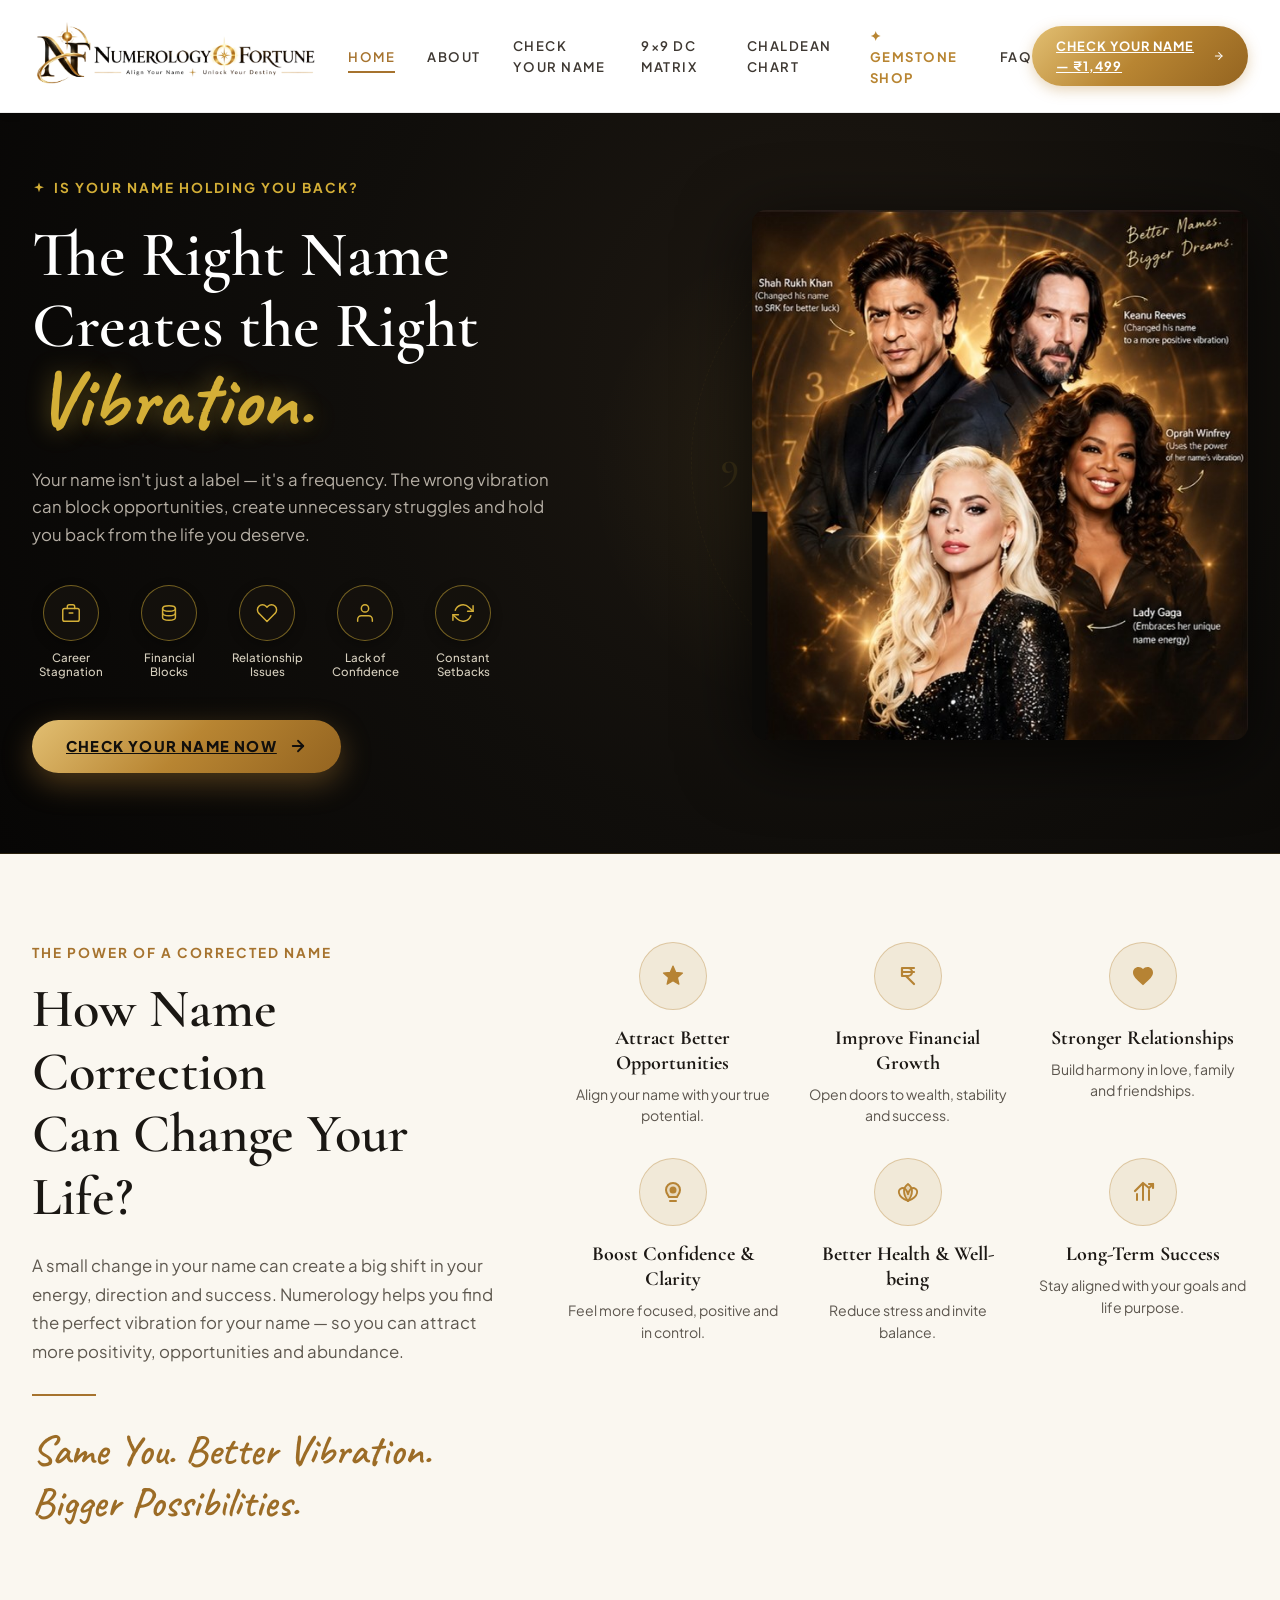
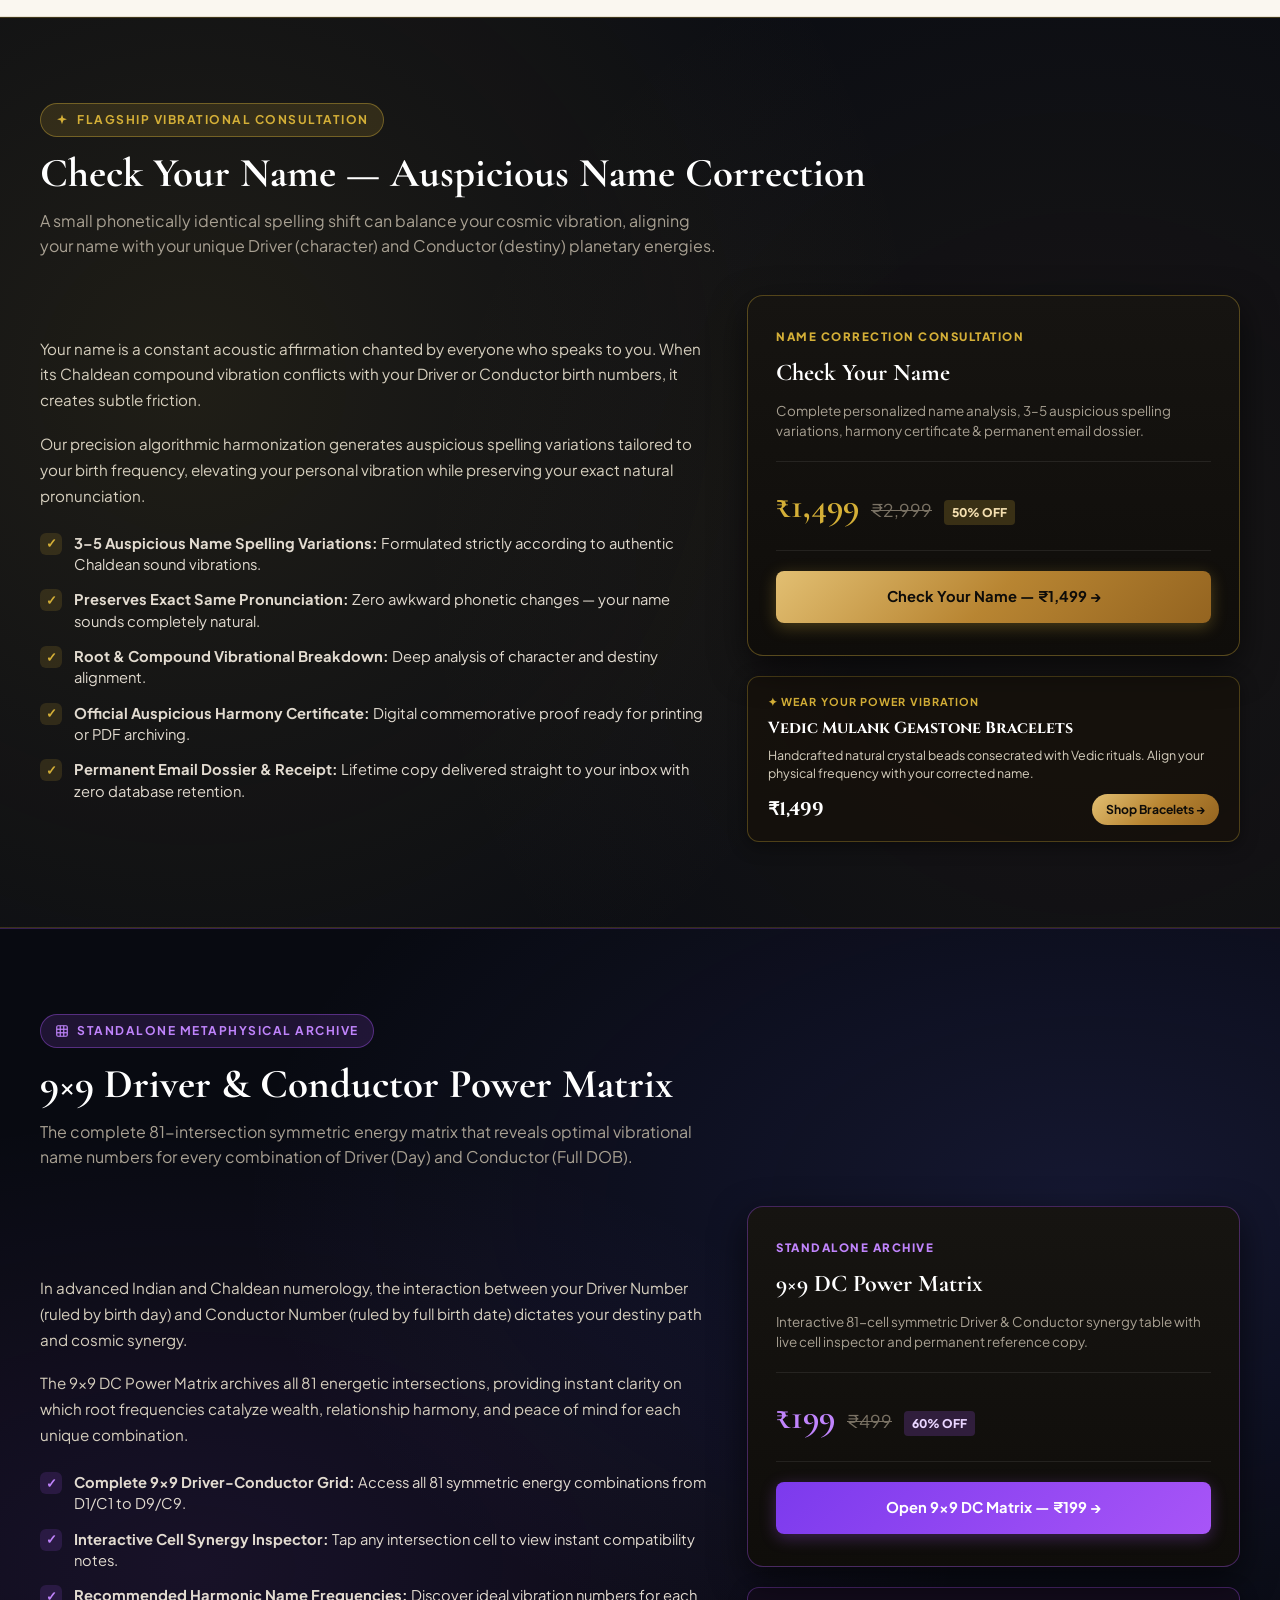
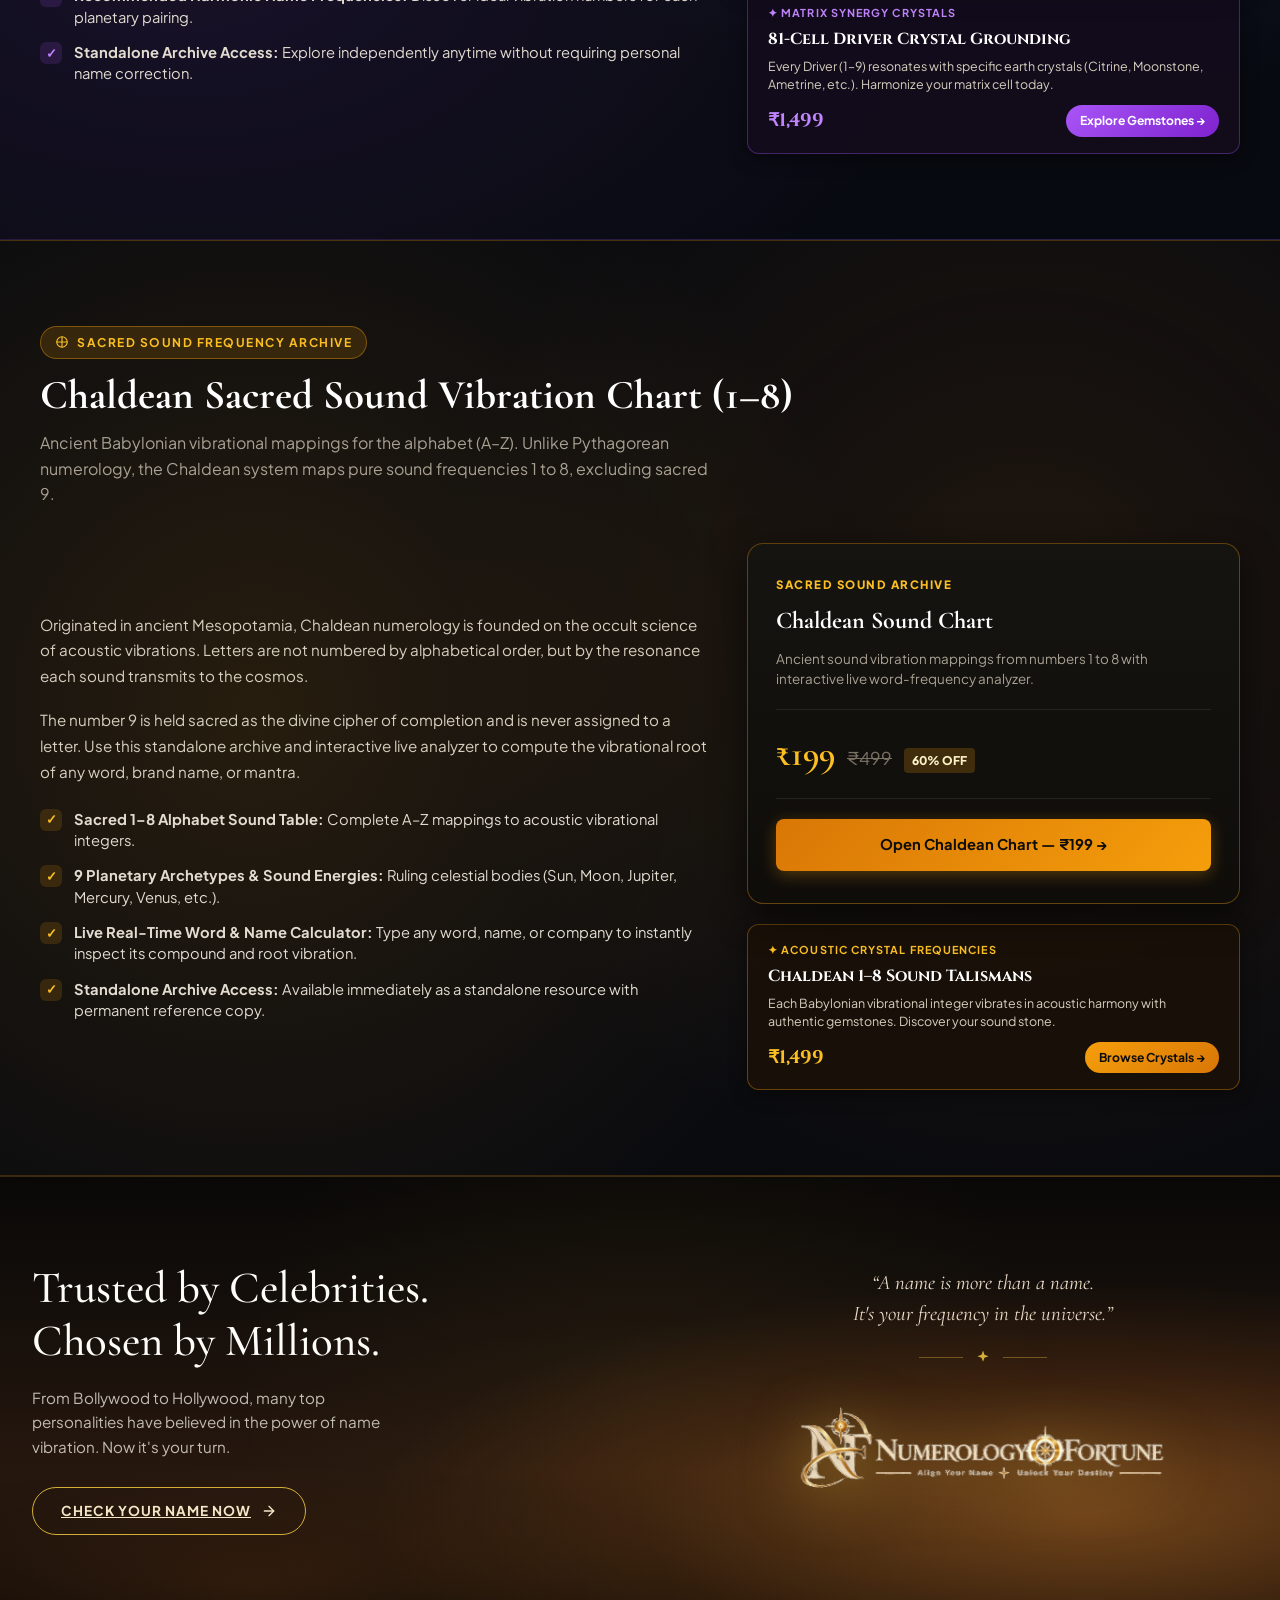
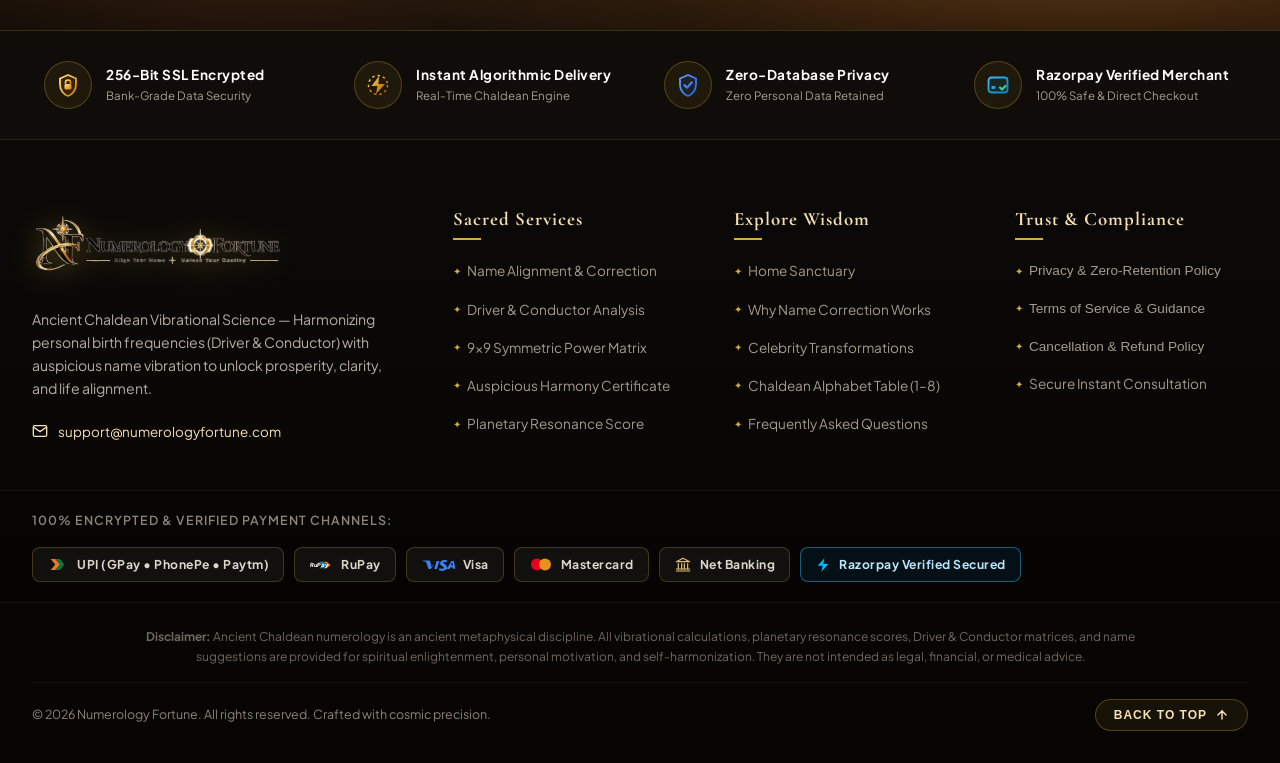
==== commit 97ebeb66: "feat: Sacred Mulank Gemstone Shop, DOB-tuned life-impact prescriptions, and Razorpay checkout" ====
--- a/static/index.html
+++ b/static/index.html
@@ -17,7 +17,7 @@
     rel="stylesheet">
 
   <!-- CSS Stylesheet -->
-  <link rel="stylesheet" href="/static/css/style.css?v=5.3">
+  <link rel="stylesheet" href="/static/css/style.css?v=5.6">
 </head>
 
 <body class="site-body">
@@ -37,15 +37,17 @@
       <nav class="nav-menu" id="navMenu">
         <a href="/" class="nav-link active">HOME</a>
         <a href="#powerSection" class="nav-link">ABOUT</a>
-        <a href="/service" class="nav-link">SERVICES</a>
-        <a href="#celebritiesSection" class="nav-link">SUCCESS STORIES</a>
+        <a href="#checkNameShowcase" class="nav-link">CHECK YOUR NAME</a>
+        <a href="#dcMatrixShowcase" class="nav-link">9×9 DC MATRIX</a>
+        <a href="#chaldeanChartShowcase" class="nav-link">CHALDEAN CHART</a>
+        <a href="/shop/" class="nav-link" style="color: #b88532; font-weight: 700;">✦ GEMSTONE SHOP</a>
         <a href="/service#faq" class="nav-link">FAQ</a>
       </nav>
 
       <!-- Right CTA Button linking to Service Page -->
       <div class="nav-cta-wrap">
         <a href="/service" class="btn-nav-cta">
-          <span>CHECK YOUR NAME</span>
+          <span>CHECK YOUR NAME — ₹1,499</span>
           <svg class="btn-arrow-icon" width="16" height="16" viewBox="0 0 24 24" fill="none" stroke="currentColor" stroke-width="2.2" stroke-linecap="round" stroke-linejoin="round">
             <line x1="5" y1="12" x2="19" y2="12"></line>
             <polyline points="12 5 19 12 12 19"></polyline>
@@ -65,13 +67,14 @@
       <div class="mobile-nav-links">
         <a href="/" class="mobile-nav-link active">HOME</a>
         <a href="#powerSection" class="mobile-nav-link">ABOUT</a>
-        <a href="/service" class="mobile-nav-link">SERVICES</a>
-        <a href="#celebritiesSection" class="mobile-nav-link">SUCCESS STORIES</a>
+        <a href="#checkNameShowcase" class="mobile-nav-link">CHECK YOUR NAME</a>
+        <a href="#dcMatrixShowcase" class="mobile-nav-link">9×9 DC MATRIX</a>
+        <a href="#chaldeanChartShowcase" class="mobile-nav-link">CHALDEAN CHART</a>
         <a href="/service#faq" class="mobile-nav-link">FAQ</a>
       </div>
       <div class="mobile-nav-cta-box">
         <a href="/service" class="btn-mobile-drawer-cta">
-          <span>CHECK YOUR NAME →</span>
+          <span>CHECK YOUR NAME — ₹1,499 →</span>
         </a>
       </div>
     </div>
@@ -340,10 +343,305 @@
       </div>
     </section>
 
+    <!-- ===================================================================
+         3A. SHOWCASE 1: CHECK YOUR NAME — NAME CORRECTION (₹1,499)
+         =================================================================== -->
+    <section class="showcase-section check-name-showcase" id="checkNameShowcase">
+      <div id="servicesSection" style="position: absolute; top: 0; left: 0;"></div>
+      <div class="showcase-container">
+        
+        <div class="showcase-header-block">
+          <div class="showcase-eyebrow">
+            <svg width="14" height="14" viewBox="0 0 20 20" fill="none">
+              <path d="M10 2L11.8 7.2L17 9L11.8 10.8L10 16L8.2 10.8L3 9L8.2 7.2L10 2Z" fill="#D4AF37" />
+            </svg>
+            <span>FLAGSHIP VIBRATIONAL CONSULTATION</span>
+          </div>
+          <h2 class="showcase-title">Check Your Name — Auspicious Name Correction</h2>
+          <p class="showcase-subtitle">
+            A small phonetically identical spelling shift can balance your cosmic vibration, aligning your name with your unique Driver (character) and Conductor (destiny) planetary energies.
+          </p>
+        </div>
+
+        <div class="showcase-layout-grid">
+          
+          <!-- Left Column: Storytelling & Feature List -->
+          <div class="showcase-content-left">
+            <div class="showcase-narrative">
+              <p>
+                Your name is a constant acoustic affirmation chanted by everyone who speaks to you. When its Chaldean compound vibration conflicts with your Driver or Conductor birth numbers, it creates subtle friction.
+              </p>
+              <p>
+                Our precision algorithmic harmonization generates auspicious spelling variations tailored to your birth frequency, elevating your personal vibration while preserving your exact natural pronunciation.
+              </p>
+            </div>
+
+            <ul class="showcase-features-list">
+              <li class="showcase-feature-item">
+                <span class="showcase-feature-icon">✓</span>
+                <div>
+                  <strong>3–5 Auspicious Name Spelling Variations:</strong> Formulated strictly according to authentic Chaldean sound vibrations.
+                </div>
+              </li>
+              <li class="showcase-feature-item">
+                <span class="showcase-feature-icon">✓</span>
+                <div>
+                  <strong>Preserves Exact Same Pronunciation:</strong> Zero awkward phonetic changes — your name sounds completely natural.
+                </div>
+              </li>
+              <li class="showcase-feature-item">
+                <span class="showcase-feature-icon">✓</span>
+                <div>
+                  <strong>Root &amp; Compound Vibrational Breakdown:</strong> Deep analysis of character and destiny alignment.
+                </div>
+              </li>
+              <li class="showcase-feature-item">
+                <span class="showcase-feature-icon">✓</span>
+                <div>
+                  <strong>Official Auspicious Harmony Certificate:</strong> Digital commemorative proof ready for printing or PDF archiving.
+                </div>
+              </li>
+              <li class="showcase-feature-item">
+                <span class="showcase-feature-icon">✓</span>
+                <div>
+                  <strong>Permanent Email Dossier &amp; Receipt:</strong> Lifetime copy delivered straight to your inbox with zero database retention.
+                </div>
+              </li>
+            </ul>
+          </div>
+
+          <!-- Right Column: Standalone Pricing Card -->
+          <div class="showcase-card-right">
+            <div class="standalone-showcase-card">
+              <div class="standalone-card-tag">NAME CORRECTION CONSULTATION</div>
+              <h3 class="standalone-card-title">Check Your Name</h3>
+              <p class="standalone-card-desc">Complete personalized name analysis, 3–5 auspicious spelling variations, harmony certificate &amp; permanent email dossier.</p>
+
+              <div class="standalone-pricing-strip">
+                <span class="standalone-price-main">₹1,499</span>
+                <span class="standalone-price-old">₹2,999</span>
+                <span class="standalone-price-discount">50% OFF</span>
+              </div>
+
+              <a href="/service#serviceCalculator" class="btn-standalone-action btn-standalone-gold">
+                <span>Check Your Name — ₹1,499 →</span>
+              </a>
+            </div>
+
+            <!-- Gemstone Companion Card -->
+            <div class="showcase-gemstone-companion-card">
+              <div class="gem-comp-badge">✦ WEAR YOUR POWER VIBRATION</div>
+              <h4>Vedic Mulank Gemstone Bracelets</h4>
+              <p>Handcrafted natural crystal beads consecrated with Vedic rituals. Align your physical frequency with your corrected name.</p>
+              <div class="gem-comp-price-row">
+                <span class="gem-comp-price">₹1,499</span>
+                <a href="/shop/" class="btn-gem-comp-action">Shop Bracelets →</a>
+              </div>
+            </div>
+          </div>
+
+        </div>
+
+      </div>
+    </section>
+
+
+    <!-- ===================================================================
+         3B. SHOWCASE 2: 9×9 DC POWER MATRIX (₹199 STANDALONE)
+         =================================================================== -->
+    <section class="showcase-section dc-matrix-showcase" id="dcMatrixShowcase">
+      <div class="showcase-container">
+        
+        <div class="showcase-header-block">
+          <div class="showcase-eyebrow">
+            <svg width="14" height="14" viewBox="0 0 24 24" fill="none" stroke="currentColor" stroke-width="2">
+              <rect x="3" y="3" width="18" height="18" rx="2"/>
+              <line x1="9" y1="3" x2="9" y2="21"/><line x1="15" y1="3" x2="15" y2="21"/>
+              <line x1="3" y1="9" x2="21" y2="9"/><line x1="3" y1="15" x2="21" y2="15"/>
+            </svg>
+            <span>STANDALONE METAPHYSICAL ARCHIVE</span>
+          </div>
+          <h2 class="showcase-title">9×9 Driver &amp; Conductor Power Matrix</h2>
+          <p class="showcase-subtitle">
+            The complete 81-intersection symmetric energy matrix that reveals optimal vibrational name numbers for every combination of Driver (Day) and Conductor (Full DOB).
+          </p>
+        </div>
+
+        <div class="showcase-layout-grid">
+          
+          <!-- Left Column: Matrix Highlights -->
+          <div class="showcase-content-left">
+            <div class="showcase-narrative">
+              <p>
+                In advanced Indian and Chaldean numerology, the interaction between your Driver Number (ruled by birth day) and Conductor Number (ruled by full birth date) dictates your destiny path and cosmic synergy.
+              </p>
+              <p>
+                The 9×9 DC Power Matrix archives all 81 energetic intersections, providing instant clarity on which root frequencies catalyze wealth, relationship harmony, and peace of mind for each unique combination.
+              </p>
+            </div>
+
+            <ul class="showcase-features-list">
+              <li class="showcase-feature-item">
+                <span class="showcase-feature-icon purple">✓</span>
+                <div>
+                  <strong>Complete 9×9 Driver-Conductor Grid:</strong> Access all 81 symmetric energy combinations from D1/C1 to D9/C9.
+                </div>
+              </li>
+              <li class="showcase-feature-item">
+                <span class="showcase-feature-icon purple">✓</span>
+                <div>
+                  <strong>Interactive Cell Synergy Inspector:</strong> Tap any intersection cell to view instant compatibility notes.
+                </div>
+              </li>
+              <li class="showcase-feature-item">
+                <span class="showcase-feature-icon purple">✓</span>
+                <div>
+                  <strong>Recommended Harmonic Name Frequencies:</strong> Discover ideal vibration numbers for each planetary pairing.
+                </div>
+              </li>
+              <li class="showcase-feature-item">
+                <span class="showcase-feature-icon purple">✓</span>
+                <div>
+                  <strong>Standalone Archive Access:</strong> Explore independently anytime without requiring personal name correction.
+                </div>
+              </li>
+            </ul>
+          </div>
+
+          <!-- Right Column: Standalone Matrix Card -->
+          <div class="showcase-card-right">
+            <div class="standalone-showcase-card dc-matrix-card-border">
+              <div class="standalone-card-tag" style="color: #C084FC;">STANDALONE ARCHIVE</div>
+              <h3 class="standalone-card-title">9×9 DC Power Matrix</h3>
+              <p class="standalone-card-desc">Interactive 81-cell symmetric Driver &amp; Conductor synergy table with live cell inspector and permanent reference copy.</p>
+
+              <div class="standalone-pricing-strip">
+                <span class="standalone-price-main" style="color: #C084FC;">₹199</span>
+                <span class="standalone-price-old">₹499</span>
+                <span class="standalone-price-discount" style="background: rgba(168, 85, 247, 0.2); color: #E9D5FF;">60% OFF</span>
+              </div>
+
+              <a href="/service?segment=matrix" class="btn-standalone-action btn-standalone-purple">
+                <span>Open 9×9 DC Matrix — ₹199 →</span>
+              </a>
+            </div>
+
+            <!-- Matrix Gemstone Companion Card -->
+            <div class="showcase-gemstone-companion-card gem-matrix-border">
+              <div class="gem-comp-badge purple">✦ MATRIX SYNERGY CRYSTALS</div>
+              <h4>81-Cell Driver Crystal Grounding</h4>
+              <p>Every Driver (1–9) resonates with specific earth crystals (Citrine, Moonstone, Ametrine, etc.). Harmonize your matrix cell today.</p>
+              <div class="gem-comp-price-row">
+                <span class="gem-comp-price text-purple">₹1,499</span>
+                <a href="/shop/" class="btn-gem-comp-action btn-purple">Explore Gemstones →</a>
+              </div>
+            </div>
+          </div>
+
+        </div>
+
+      </div>
+    </section>
+
+
+    <!-- ===================================================================
+         3C. SHOWCASE 3: CHALDEAN SOUND VIBRATION CHART (₹199 STANDALONE)
+         =================================================================== -->
+    <section class="showcase-section chaldean-chart-showcase" id="chaldeanChartShowcase">
+      <div class="showcase-container">
+        
+        <div class="showcase-header-block">
+          <div class="showcase-eyebrow">
+            <svg width="14" height="14" viewBox="0 0 24 24" fill="none" stroke="currentColor" stroke-width="2">
+              <circle cx="12" cy="12" r="9"/>
+              <path d="M12 3v18M3 12h18"/>
+            </svg>
+            <span>SACRED SOUND FREQUENCY ARCHIVE</span>
+          </div>
+          <h2 class="showcase-title">Chaldean Sacred Sound Vibration Chart (1–8)</h2>
+          <p class="showcase-subtitle">
+            Ancient Babylonian vibrational mappings for the alphabet (A–Z). Unlike Pythagorean numerology, the Chaldean system maps pure sound frequencies 1 to 8, excluding sacred 9.
+          </p>
+        </div>
+
+        <div class="showcase-layout-grid">
+          
+          <!-- Left Column: Sound Chart Highlights -->
+          <div class="showcase-content-left">
+            <div class="showcase-narrative">
+              <p>
+                Originated in ancient Mesopotamia, Chaldean numerology is founded on the occult science of acoustic vibrations. Letters are not numbered by alphabetical order, but by the resonance each sound transmits to the cosmos.
+              </p>
+              <p>
+                The number 9 is held sacred as the divine cipher of completion and is never assigned to a letter. Use this standalone archive and interactive live analyzer to compute the vibrational root of any word, brand name, or mantra.
+              </p>
+            </div>
+
+            <ul class="showcase-features-list">
+              <li class="showcase-feature-item">
+                <span class="showcase-feature-icon amber">✓</span>
+                <div>
+                  <strong>Sacred 1–8 Alphabet Sound Table:</strong> Complete A–Z mappings to acoustic vibrational integers.
+                </div>
+              </li>
+              <li class="showcase-feature-item">
+                <span class="showcase-feature-icon amber">✓</span>
+                <div>
+                  <strong>9 Planetary Archetypes &amp; Sound Energies:</strong> Ruling celestial bodies (Sun, Moon, Jupiter, Mercury, Venus, etc.).
+                </div>
+              </li>
+              <li class="showcase-feature-item">
+                <span class="showcase-feature-icon amber">✓</span>
+                <div>
+                  <strong>Live Real-Time Word &amp; Name Calculator:</strong> Type any word, name, or company to instantly inspect its compound and root vibration.
+                </div>
+              </li>
+              <li class="showcase-feature-item">
+                <span class="showcase-feature-icon amber">✓</span>
+                <div>
+                  <strong>Standalone Archive Access:</strong> Available immediately as a standalone resource with permanent reference copy.
+                </div>
+              </li>
+            </ul>
+          </div>
+
+          <!-- Right Column: Standalone Chaldean Card -->
+          <div class="showcase-card-right">
+            <div class="standalone-showcase-card" style="border-color: rgba(245, 158, 11, 0.35);">
+              <div class="standalone-card-tag" style="color: #FBBF24;">SACRED SOUND ARCHIVE</div>
+              <h3 class="standalone-card-title">Chaldean Sound Chart</h3>
+              <p class="standalone-card-desc">Ancient sound vibration mappings from numbers 1 to 8 with interactive live word-frequency analyzer.</p>
+
+              <div class="standalone-pricing-strip">
+                <span class="standalone-price-main" style="color: #FBBF24;">₹199</span>
+                <span class="standalone-price-old">₹499</span>
+                <span class="standalone-price-discount" style="background: rgba(245, 158, 11, 0.2); color: #FEF3C7;">60% OFF</span>
+              </div>
+
+              <a href="/service?segment=chaldean" class="btn-standalone-action btn-standalone-amber">
+                <span>Open Chaldean Chart — ₹199 →</span>
+              </a>
+            </div>
+
+            <!-- Chaldean Gemstone Companion Card -->
+            <div class="showcase-gemstone-companion-card gem-amber-border">
+              <div class="gem-comp-badge amber">✦ ACOUSTIC CRYSTAL FREQUENCIES</div>
+              <h4>Chaldean 1–8 Sound Talismans</h4>
+              <p>Each Babylonian vibrational integer vibrates in acoustic harmony with authentic gemstones. Discover your sound stone.</p>
+              <div class="gem-comp-price-row">
+                <span class="gem-comp-price text-amber">₹1,499</span>
+                <a href="/shop/" class="btn-gem-comp-action btn-amber">Browse Crystals →</a>
+              </div>
+            </div>
+          </div>
+
+        </div>
+
+      </div>
+    </section>
 
     <!-- ===================================================================
          4. SECTION 3: TRUSTED BY CELEBRITIES. CHOSEN BY MILLIONS.
-            (Atmospheric Dark Mountain Landscape / Twilight Horizon Glow)
          =================================================================== -->
     <section class="celebrities-banner-section" id="celebritiesSection">
       <div class="celebrities-banner-bg" aria-hidden="true">
@@ -659,7 +957,7 @@
   </div>
 
   <!-- JavaScript -->
-  <script src="/static/js/app.js?v=5.3"></script>
+  <script src="/static/js/app.js?v=5.5"></script>
 </body>
 
 </html>
--- a/static/css/style.css
+++ b/static/css/style.css
@@ -93,6 +93,7 @@
   gap: 14px;
   text-decoration: none;
   color: inherit;
+  margin-right: 28px;
 }
 
 .brand-monogram {
@@ -1934,6 +1935,393 @@
   transform: translateY(-2px);
 }
 
+/* Packages 3-Grid Layout */
+.packages-three-grid {
+  grid-template-columns: repeat(3, 1fr) !important;
+  gap: 20px;
+}
+
+@media (max-width: 980px) {
+  .packages-three-grid {
+    grid-template-columns: 1fr !important;
+  }
+}
+
+.btn-secondary-tier {
+  background: rgba(212, 175, 55, 0.12);
+  color: var(--color-gold-primary);
+  border: 1px solid rgba(212, 175, 55, 0.5);
+  text-align: center;
+  text-decoration: none;
+  display: block;
+}
+
+.btn-secondary-tier:hover {
+  background: var(--color-gold-primary);
+  color: #0E0C09;
+  border-color: var(--color-gold-primary);
+  transform: translateY(-2px);
+}
+
+/* Service Quick Pills Bar in Hero */
+.service-quick-pills-bar {
+  display: flex;
+  flex-wrap: wrap;
+  gap: 12px;
+  justify-content: center;
+  margin-top: 24px;
+}
+
+.quick-pill-item {
+  display: inline-flex;
+  align-items: center;
+  gap: 8px;
+  background: rgba(25, 21, 16, 0.85);
+  border: 1px solid rgba(212, 175, 55, 0.35);
+  color: #E6DFCE;
+  padding: 8px 18px;
+  border-radius: 9999px;
+  font-size: 0.82rem;
+  font-weight: 600;
+  text-decoration: none;
+  cursor: pointer;
+  transition: var(--transition-smooth);
+}
+
+.quick-pill-item:hover {
+  background: rgba(212, 175, 55, 0.2);
+  border-color: var(--color-gold-primary);
+  color: #FFFFFF;
+  transform: translateY(-2px);
+  box-shadow: 0 4px 15px rgba(212, 175, 55, 0.2);
+}
+
+.quick-pill-item .pill-dot {
+  color: var(--color-gold-primary);
+}
+
+/* Dual Action Row in Dashboard */
+.dual-action-row {
+  display: flex;
+  flex-wrap: wrap;
+  gap: 16px;
+  justify-content: center;
+}
+
+.btn-open-chaldean-full {
+  background: linear-gradient(135deg, rgba(30, 26, 20, 0.95), rgba(45, 38, 28, 0.95)) !important;
+  border: 1px solid var(--color-gold-primary) !important;
+  color: var(--color-gold-primary) !important;
+}
+
+.btn-open-chaldean-full:hover {
+  background: var(--color-gold-primary) !important;
+  color: #0E0C09 !important;
+}
+
+/* Chaldean Modal Specifics */
+.modal-header-info {
+  display: flex;
+  flex-direction: column;
+  gap: 4px;
+}
+
+.modal-badge-gold {
+  font-size: 0.65rem;
+  font-weight: 800;
+  letter-spacing: 1.5px;
+  color: var(--color-gold-primary);
+  text-transform: uppercase;
+}
+
+.chaldean-alphabet-box {
+  margin: 16px 0 24px;
+  background: rgba(18, 15, 12, 0.9);
+  border: 1px solid rgba(212, 175, 55, 0.25);
+  border-radius: 12px;
+  padding: 16px;
+}
+
+.chaldean-grid {
+  display: grid;
+  grid-template-columns: repeat(4, 1fr);
+  gap: 10px;
+}
+
+@media (min-width: 768px) {
+  .chaldean-grid {
+    grid-template-columns: repeat(8, 1fr);
+  }
+}
+
+.num-column {
+  background: #14110D;
+  border: 1px solid rgba(212, 175, 55, 0.2);
+  border-radius: 8px;
+  padding: 10px 6px;
+  text-align: center;
+  transition: var(--transition-smooth);
+}
+
+.num-column:hover {
+  border-color: var(--color-gold-primary);
+  transform: translateY(-2px);
+  background: #1B1712;
+}
+
+.col-header {
+  font-family: var(--font-serif);
+  font-size: 1.5rem;
+  font-weight: 800;
+  color: var(--color-gold-primary);
+  border-bottom: 1px solid rgba(212, 175, 55, 0.2);
+  padding-bottom: 4px;
+  margin-bottom: 6px;
+}
+
+.col-planet {
+  font-size: 0.66rem;
+  font-weight: 700;
+  color: #D4AF37;
+  margin-bottom: 4px;
+}
+
+.col-letters {
+  font-size: 0.78rem;
+  font-weight: 700;
+  color: #FFFFFF;
+  margin-bottom: 6px;
+  letter-spacing: 0.5px;
+}
+
+.col-meaning {
+  font-size: 0.62rem;
+  color: #9C9486;
+  line-height: 1.25;
+}
+
+/* Chaldean Word Breakdown */
+.chaldean-calc-desc {
+  font-size: 0.82rem;
+  color: #C2BAAA;
+  margin: 4px 0 14px;
+}
+
+.letter-breakdown-row {
+  display: flex;
+  flex-wrap: wrap;
+  align-items: center;
+  gap: 8px;
+  margin-bottom: 14px;
+}
+
+.letter-chip {
+  display: inline-flex;
+  flex-direction: column;
+  align-items: center;
+  background: #241E16;
+  border: 1px solid var(--color-gold-primary);
+  border-radius: 6px;
+  padding: 4px 10px;
+  min-width: 32px;
+}
+
+.chip-char {
+  font-size: 1rem;
+  font-weight: 800;
+  color: #FFFFFF;
+}
+
+.chip-val {
+  font-size: 0.72rem;
+  font-weight: 700;
+  color: var(--color-gold-primary);
+}
+
+.chip-plus {
+  color: var(--color-gold-primary);
+  font-weight: bold;
+}
+
+.calc-summary-pills {
+  display: flex;
+  flex-wrap: wrap;
+  gap: 10px;
+}
+
+.calc-pill {
+  background: #191510;
+  border: 1px solid rgba(212, 175, 55, 0.3);
+  padding: 6px 14px;
+  border-radius: 6px;
+  font-size: 0.85rem;
+  color: #E2DBD0;
+}
+
+/* Natal Birth Vibrations Resonance Card (Driver & Conductor Breakdown) */
+.natal-birth-resonance-card {
+  background: linear-gradient(135deg, rgba(20, 24, 38, 0.95) 0%, rgba(13, 16, 24, 0.98) 100%);
+  border: 1.5px solid var(--color-gold-primary);
+  border-radius: 14px;
+  padding: 20px 24px;
+  margin-bottom: 24px;
+  box-shadow: 0 8px 30px rgba(0, 0, 0, 0.45);
+}
+
+.resonance-top-row {
+  display: flex;
+  justify-content: space-between;
+  align-items: center;
+  flex-wrap: wrap;
+  gap: 10px;
+  margin-bottom: 16px;
+  border-bottom: 1px solid rgba(212, 175, 55, 0.25);
+  padding-bottom: 12px;
+}
+
+.resonance-badge {
+  font-family: var(--font-heading);
+  font-size: 0.82rem;
+  font-weight: 700;
+  letter-spacing: 1.5px;
+  color: var(--color-gold-primary);
+  text-transform: uppercase;
+}
+
+.resonance-dob-pill {
+  font-size: 0.82rem;
+  background: rgba(212, 175, 55, 0.15);
+  border: 1px solid rgba(212, 175, 55, 0.35);
+  padding: 4px 12px;
+  border-radius: 20px;
+  color: #FEF3C7;
+  font-weight: 600;
+}
+
+.resonance-pillars-grid {
+  display: grid;
+  grid-template-columns: 1fr 1fr;
+  gap: 16px;
+  margin-bottom: 14px;
+}
+
+@media (max-width: 640px) {
+  .resonance-pillars-grid {
+    grid-template-columns: 1fr;
+  }
+}
+
+.resonance-pillar-box {
+  background: rgba(10, 12, 18, 0.8);
+  border-radius: 10px;
+  padding: 16px;
+  border: 1px solid rgba(255, 255, 255, 0.1);
+  transition: transform 0.2s ease, border-color 0.2s ease;
+}
+
+.resonance-pillar-box.pillar-driver {
+  border-color: rgba(56, 189, 248, 0.4);
+}
+
+.resonance-pillar-box.pillar-conductor {
+  border-color: rgba(192, 132, 252, 0.45);
+}
+
+.resonance-pillar-box:hover {
+  transform: translateY(-2px);
+}
+
+.pillar-label {
+  font-size: 0.75rem;
+  text-transform: uppercase;
+  letter-spacing: 1px;
+  color: #A39E93;
+  margin-bottom: 4px;
+  display: block;
+}
+
+.pillar-val {
+  font-family: var(--font-heading);
+  font-size: 2.2rem;
+  font-weight: 800;
+  line-height: 1.1;
+  color: #38BDF8;
+  margin: 4px 0 6px;
+}
+
+.pillar-val.text-conductor {
+  color: #C084FC;
+}
+
+.pillar-calc {
+  font-size: 0.82rem;
+  color: #E2DBD0;
+  margin-bottom: 4px;
+  font-family: monospace;
+}
+
+.pillar-planet {
+  font-size: 0.8rem;
+  color: #D4AF37;
+  font-weight: 500;
+}
+
+.resonance-tuning-note {
+  font-size: 0.82rem;
+  color: #D6CFBE;
+  line-height: 1.5;
+  background: rgba(212, 175, 55, 0.08);
+  border-left: 3px solid var(--color-gold-primary);
+  padding: 10px 14px;
+  border-radius: 4px;
+}
+
+/* User cell highlighted in 9x9 matrix */
+.highlight-user-cell {
+  background: rgba(212, 175, 55, 0.35) !important;
+  color: #FFFFFF !important;
+  font-weight: bold !important;
+  border: 2px solid var(--color-gold-primary) !important;
+  box-shadow: 0 0 12px rgba(212, 175, 55, 0.6);
+}
+
+.selected-cell {
+  outline: 2px solid #FFFFFF !important;
+  background: rgba(212, 175, 55, 0.4) !important;
+}
+
+/* Home services section */
+.home-services-section {
+  padding: 80px 24px;
+  background: linear-gradient(180deg, #090B10 0%, #11141C 50%, #090B10 100%);
+  position: relative;
+}
+
+.home-services-container {
+  max-width: 1200px;
+  margin: 0 auto;
+}
+
+.home-services-header {
+  text-align: center;
+  margin-bottom: 48px;
+}
+
+.home-services-title {
+  font-family: var(--font-serif);
+  font-size: clamp(2rem, 3.5vw, 2.8rem);
+  color: #FFFFFF;
+  margin: 12px 0 8px;
+}
+
+.home-services-subtitle {
+  font-size: 1rem;
+  color: #A8A092;
+  max-width: 600px;
+  margin: 0 auto;
+}
+
+
 
 /* --------------------------------------------------------------------------
    7. UNLOCKED VARIANTS & RESULTS DASHBOARD
@@ -2056,6 +2444,216 @@
   margin-top: 24px;
 }
 
+/* ==========================================================================
+   Cross-Segment Gemstone Shop Cards (Segments 1, 2, 3)
+   ========================================================================== */
+.segment-gemstone-shop-card {
+  background: radial-gradient(circle at 10% 50%, rgba(35, 27, 18, 0.95), rgba(16, 13, 9, 0.98));
+  border: 1px solid rgba(212, 175, 55, 0.35);
+  border-radius: 14px;
+  padding: 22px 26px;
+  margin-top: 24px;
+  box-shadow: 0 8px 30px rgba(0, 0, 0, 0.4), inset 0 0 20px rgba(212, 175, 55, 0.05);
+}
+
+.segment-gemstone-shop-card.matrix-theme-card {
+  background: radial-gradient(circle at 10% 50%, rgba(35, 18, 45, 0.95), rgba(15, 8, 22, 0.98));
+  border-color: rgba(168, 85, 247, 0.35);
+  box-shadow: 0 8px 30px rgba(0, 0, 0, 0.4), inset 0 0 20px rgba(168, 85, 247, 0.05);
+}
+
+.segment-gemstone-shop-card.chaldean-theme-card {
+  background: radial-gradient(circle at 10% 50%, rgba(42, 28, 12, 0.95), rgba(18, 12, 6, 0.98));
+  border-color: rgba(245, 158, 11, 0.35);
+  box-shadow: 0 8px 30px rgba(0, 0, 0, 0.4), inset 0 0 20px rgba(245, 158, 11, 0.05);
+}
+
+.shop-card-badge-row {
+  display: flex;
+  align-items: center;
+  justify-content: space-between;
+  margin-bottom: 14px;
+  flex-wrap: wrap;
+  gap: 10px;
+}
+
+.shop-badge-gold {
+  background: rgba(212, 175, 55, 0.15);
+  border: 1px solid rgba(212, 175, 55, 0.4);
+  color: var(--color-gold-primary);
+  font-size: 0.72rem;
+  font-weight: 700;
+  letter-spacing: 0.1em;
+  padding: 4px 12px;
+  border-radius: 999px;
+}
+
+.shop-badge-purple {
+  background: rgba(168, 85, 247, 0.15);
+  border: 1px solid rgba(168, 85, 247, 0.4);
+  color: #C084FC;
+  font-size: 0.72rem;
+  font-weight: 700;
+  letter-spacing: 0.1em;
+  padding: 4px 12px;
+  border-radius: 999px;
+}
+
+.shop-badge-amber {
+  background: rgba(245, 158, 11, 0.15);
+  border: 1px solid rgba(245, 158, 11, 0.4);
+  color: #FBBF24;
+  font-size: 0.72rem;
+  font-weight: 700;
+  letter-spacing: 0.1em;
+  padding: 4px 12px;
+  border-radius: 999px;
+}
+
+.shop-badge-offer {
+  font-size: 0.76rem;
+  color: #25D366;
+  font-weight: 600;
+  background: rgba(37, 211, 102, 0.1);
+  border: 1px solid rgba(37, 211, 102, 0.25);
+  padding: 3px 10px;
+  border-radius: 999px;
+}
+
+.shop-card-content-grid {
+  display: flex;
+  align-items: center;
+  justify-content: space-between;
+  gap: 24px;
+  flex-wrap: wrap;
+}
+
+.shop-card-info {
+  flex: 1;
+  min-width: 280px;
+}
+
+.shop-card-title {
+  font-family: var(--font-cinzel, 'Cinzel', serif);
+  font-size: 1.12rem;
+  color: #FFFFFF;
+  margin-bottom: 6px;
+}
+
+.shop-card-desc {
+  font-size: 0.84rem;
+  color: #D6CFBE;
+  line-height: 1.5;
+  margin-bottom: 12px;
+}
+
+.shop-card-stones-pills {
+  display: flex;
+  flex-wrap: wrap;
+  gap: 8px;
+}
+
+.shop-card-stones-pills .stone-pill {
+  background: rgba(255, 255, 255, 0.06);
+  border: 1px solid rgba(212, 175, 55, 0.3);
+  color: var(--color-gold-light);
+  font-size: 0.78rem;
+  font-weight: 600;
+  padding: 3px 10px;
+  border-radius: 999px;
+}
+
+.shop-card-action {
+  display: flex;
+  flex-direction: column;
+  align-items: flex-end;
+  gap: 8px;
+}
+
+.shop-card-price {
+  display: flex;
+  align-items: baseline;
+  gap: 8px;
+}
+
+.shop-card-price .old-price {
+  font-size: 0.85rem;
+  color: #9E9688;
+  text-decoration: line-through;
+}
+
+.shop-card-price .curr-price {
+  font-family: var(--font-cinzel, 'Cinzel', serif);
+  font-size: 1.35rem;
+  font-weight: 700;
+  color: #FFFFFF;
+}
+
+.btn-shop-gemstone-now {
+  background: var(--color-btn-gold-grad);
+  color: #0E0C09;
+  border: none;
+  border-radius: 999px;
+  padding: 10px 20px;
+  font-size: 0.85rem;
+  font-weight: 700;
+  text-decoration: none;
+  display: inline-flex;
+  align-items: center;
+  gap: 6px;
+  box-shadow: 0 4px 15px rgba(212, 175, 55, 0.35);
+  transition: var(--transition-smooth);
+}
+
+.btn-shop-gemstone-now:hover {
+  filter: brightness(1.15);
+  transform: translateY(-2px);
+  box-shadow: 0 6px 20px rgba(212, 175, 55, 0.5);
+}
+
+.btn-shop-gemstone-now.btn-shop-purple {
+  background: linear-gradient(135deg, #A855F7 0%, #7E22CE 100%);
+  color: #FFFFFF;
+  box-shadow: 0 4px 15px rgba(168, 85, 247, 0.35);
+}
+
+.btn-shop-gemstone-now.btn-shop-purple:hover {
+  box-shadow: 0 6px 20px rgba(168, 85, 247, 0.5);
+}
+
+.btn-shop-gemstone-now.btn-shop-amber {
+  background: linear-gradient(135deg, #F59E0B 0%, #D97706 100%);
+  color: #0E0C09;
+  box-shadow: 0 4px 15px rgba(245, 158, 11, 0.35);
+}
+
+.btn-shop-gemstone-now.btn-shop-amber:hover {
+  box-shadow: 0 6px 20px rgba(245, 158, 11, 0.5);
+}
+
+.shop-perks {
+  font-size: 0.74rem;
+  color: #B5AD9E;
+}
+
+.col-gemstone-link {
+  display: block;
+  margin-top: 6px;
+  font-size: 0.72rem;
+  color: var(--color-gold-primary);
+  text-decoration: none;
+  background: rgba(212, 175, 55, 0.1);
+  border: 1px solid rgba(212, 175, 55, 0.25);
+  border-radius: 4px;
+  padding: 3px 6px;
+  transition: var(--transition-smooth);
+}
+
+.col-gemstone-link:hover {
+  background: rgba(212, 175, 55, 0.25);
+  color: #FFFFFF;
+}
+
 .dossier-email-header {
   display: flex;
   align-items: center;
@@ -2109,6 +2707,104 @@
   font-size: 0.8rem;
 }
 
+/* Showcase Gemstone Companion Cards */
+.showcase-gemstone-companion-card {
+  margin-top: 20px;
+  background: rgba(22, 17, 12, 0.95);
+  border: 1px solid rgba(212, 175, 55, 0.3);
+  border-radius: 12px;
+  padding: 16px 20px;
+  box-shadow: 0 4px 18px rgba(0, 0, 0, 0.4);
+}
+
+.showcase-gemstone-companion-card.gem-matrix-border {
+  border-color: rgba(168, 85, 247, 0.35);
+  background: rgba(20, 12, 28, 0.95);
+}
+
+.showcase-gemstone-companion-card.gem-amber-border {
+  border-color: rgba(245, 158, 11, 0.35);
+  background: rgba(26, 17, 9, 0.95);
+}
+
+.gem-comp-badge {
+  font-size: 0.68rem;
+  font-weight: 700;
+  letter-spacing: 0.1em;
+  color: var(--color-gold-primary);
+  margin-bottom: 6px;
+}
+
+.gem-comp-badge.purple {
+  color: #C084FC;
+}
+
+.gem-comp-badge.amber {
+  color: #FBBF24;
+}
+
+.showcase-gemstone-companion-card h4 {
+  font-family: var(--font-cinzel, 'Cinzel', serif);
+  font-size: 1rem;
+  color: #FFFFFF;
+  margin-bottom: 4px;
+}
+
+.showcase-gemstone-companion-card p {
+  font-size: 0.78rem;
+  color: #D6CFBE;
+  line-height: 1.45;
+  margin-bottom: 12px;
+}
+
+.gem-comp-price-row {
+  display: flex;
+  align-items: center;
+  justify-content: space-between;
+}
+
+.gem-comp-price {
+  font-family: var(--font-cinzel, 'Cinzel', serif);
+  font-size: 1.15rem;
+  font-weight: 700;
+  color: #FFFFFF;
+}
+
+.gem-comp-price.text-purple {
+  color: #C084FC;
+}
+
+.gem-comp-price.text-amber {
+  color: #FBBF24;
+}
+
+.btn-gem-comp-action {
+  background: var(--color-btn-gold-grad);
+  color: #0E0C09;
+  border-radius: 999px;
+  padding: 6px 14px;
+  font-size: 0.76rem;
+  font-weight: 700;
+  text-decoration: none;
+  display: inline-flex;
+  align-items: center;
+  transition: var(--transition-smooth);
+}
+
+.btn-gem-comp-action:hover {
+  filter: brightness(1.15);
+  transform: translateY(-1px);
+}
+
+.btn-gem-comp-action.btn-purple {
+  background: linear-gradient(135deg, #A855F7 0%, #7E22CE 100%);
+  color: #FFFFFF;
+}
+
+.btn-gem-comp-action.btn-amber {
+  background: linear-gradient(135deg, #F59E0B 0%, #D97706 100%);
+  color: #0E0C09;
+}
 
 /* --------------------------------------------------------------------------
    8. FULL VIBRATIONAL DASHBOARD (3 Pillars & Harmony Breakdown)
@@ -3218,3 +3914,1121 @@
     font-size: 0.7rem;
   }
 }
+
+/* ==========================================================================
+   10. THREE DISTINCT STANDALONE SHOWCASE SECTIONS (INDEX & SERVICE)
+   ========================================================================== */
+.showcase-section {
+  padding: 85px 24px;
+  position: relative;
+  overflow: hidden;
+}
+
+.showcase-container {
+  max-width: 1200px;
+  margin: 0 auto;
+  position: relative;
+  z-index: 2;
+}
+
+.showcase-header-block {
+  margin-bottom: 36px;
+}
+
+.showcase-eyebrow {
+  display: inline-flex;
+  align-items: center;
+  gap: 8px;
+  padding: 6px 14px;
+  border-radius: 9999px;
+  font-size: 0.75rem;
+  font-weight: 700;
+  letter-spacing: 1.5px;
+  text-transform: uppercase;
+  margin-bottom: 12px;
+}
+
+.showcase-title {
+  font-family: var(--font-serif);
+  font-size: clamp(2rem, 3.2vw, 2.7rem);
+  color: #FFFFFF;
+  margin-bottom: 10px;
+  line-height: 1.2;
+}
+
+.showcase-subtitle {
+  font-size: 1rem;
+  color: #A8A092;
+  max-width: 680px;
+  line-height: 1.6;
+}
+
+.showcase-layout-grid {
+  display: grid;
+  grid-template-columns: 1.15fr 0.85fr;
+  gap: 40px;
+  align-items: center;
+}
+
+@media (max-width: 960px) {
+  .showcase-layout-grid {
+    grid-template-columns: 1fr;
+    gap: 30px;
+  }
+}
+
+/* 1. Check Your Name Showcase Atmosphere */
+.check-name-showcase {
+  background: radial-gradient(circle at 15% 40%, rgba(212, 175, 55, 0.1) 0%, transparent 60%),
+              radial-gradient(circle at 85% 60%, rgba(182, 131, 52, 0.08) 0%, transparent 55%),
+              #0B0D13;
+  border-top: 1px solid rgba(212, 175, 55, 0.25);
+  border-bottom: 1px solid rgba(212, 175, 55, 0.2);
+}
+
+.check-name-showcase .showcase-eyebrow {
+  background: rgba(212, 175, 55, 0.15);
+  border: 1px solid rgba(212, 175, 55, 0.4);
+  color: var(--color-gold-primary);
+}
+
+/* 2. 9x9 DC Matrix Showcase Atmosphere */
+.dc-matrix-showcase {
+  background: radial-gradient(ellipse at 85% 30%, rgba(99, 102, 241, 0.14) 0%, transparent 55%),
+              radial-gradient(ellipse at 15% 70%, rgba(168, 85, 247, 0.1) 0%, transparent 50%),
+              #080A11;
+  border-top: 1px solid rgba(168, 85, 247, 0.25);
+  border-bottom: 1px solid rgba(168, 85, 247, 0.2);
+}
+
+.dc-matrix-showcase .showcase-eyebrow {
+  background: rgba(168, 85, 247, 0.15);
+  border: 1px solid rgba(168, 85, 247, 0.4);
+  color: #C084FC;
+}
+
+.dc-matrix-card-border {
+  border-color: rgba(168, 85, 247, 0.35) !important;
+}
+
+/* 3. Chaldean Sound Chart Showcase Atmosphere */
+.chaldean-chart-showcase {
+  background: radial-gradient(circle at 20% 50%, rgba(245, 158, 11, 0.12) 0%, transparent 55%),
+              radial-gradient(circle at 80% 40%, rgba(217, 119, 6, 0.1) 0%, transparent 50%),
+              #0A0B0F;
+  border-top: 1px solid rgba(245, 158, 11, 0.25);
+  border-bottom: 1px solid rgba(245, 158, 11, 0.2);
+}
+
+.chaldean-chart-showcase .showcase-eyebrow {
+  background: rgba(245, 158, 11, 0.15);
+  border: 1px solid rgba(245, 158, 11, 0.4);
+  color: #FBBF24;
+}
+
+/* Showcase Left Narrative Content */
+.showcase-narrative {
+  color: #D6CFBE;
+  font-size: 0.95rem;
+  line-height: 1.7;
+}
+
+.showcase-narrative p {
+  margin-bottom: 18px;
+}
+
+.showcase-features-list {
+  list-style: none;
+  padding: 0;
+  margin: 24px 0 0;
+  display: flex;
+  flex-direction: column;
+  gap: 14px;
+}
+
+.showcase-feature-item {
+  display: flex;
+  align-items: flex-start;
+  gap: 12px;
+  font-size: 0.92rem;
+  color: #E2DBD0;
+  line-height: 1.45;
+}
+
+.showcase-feature-icon {
+  flex-shrink: 0;
+  width: 22px;
+  height: 22px;
+  border-radius: 6px;
+  background: rgba(212, 175, 55, 0.15);
+  color: var(--color-gold-primary);
+  display: flex;
+  align-items: center;
+  justify-content: center;
+  font-size: 0.8rem;
+  font-weight: bold;
+}
+
+.showcase-feature-icon.purple {
+  background: rgba(168, 85, 247, 0.15);
+  color: #C084FC;
+}
+
+.showcase-feature-icon.amber {
+  background: rgba(245, 158, 11, 0.15);
+  color: #FBBF24;
+}
+
+/* Showcase Dedicated Standalone Card (Right Column) */
+.standalone-showcase-card {
+  background: linear-gradient(180deg, #161411 0%, #0F0D0A 100%);
+  border: 1.5px solid rgba(212, 175, 55, 0.35);
+  border-radius: 16px;
+  padding: 32px 28px;
+  box-shadow: 0 12px 35px rgba(0, 0, 0, 0.6);
+  position: relative;
+  transition: var(--transition-smooth);
+}
+
+.standalone-showcase-card:hover {
+  border-color: var(--color-gold-primary);
+  box-shadow: 0 16px 45px rgba(212, 175, 55, 0.15);
+  transform: translateY(-4px);
+}
+
+.standalone-card-tag {
+  font-size: 0.72rem;
+  font-weight: 800;
+  letter-spacing: 1.5px;
+  color: var(--color-gold-primary);
+  text-transform: uppercase;
+  margin-bottom: 8px;
+}
+
+.standalone-card-title {
+  font-family: var(--font-serif);
+  font-size: 1.5rem;
+  color: #FFFFFF;
+  margin-bottom: 8px;
+}
+
+.standalone-card-desc {
+  font-size: 0.84rem;
+  color: #A8A092;
+  margin-bottom: 20px;
+  line-height: 1.5;
+}
+
+.standalone-pricing-strip {
+  display: flex;
+  align-items: baseline;
+  gap: 12px;
+  padding: 16px 0;
+  border-top: 1px solid rgba(255, 255, 255, 0.08);
+  border-bottom: 1px solid rgba(255, 255, 255, 0.08);
+  margin-bottom: 20px;
+}
+
+.standalone-price-main {
+  font-family: var(--font-serif);
+  font-size: 2.2rem;
+  font-weight: 800;
+  color: var(--color-gold-primary);
+}
+
+.standalone-price-old {
+  font-size: 1.1rem;
+  color: #7A7264;
+  text-decoration: line-through;
+}
+
+.standalone-price-discount {
+  font-size: 0.75rem;
+  font-weight: 800;
+  padding: 3px 8px;
+  border-radius: 4px;
+  background: rgba(212, 175, 55, 0.2);
+  color: var(--color-gold-light);
+}
+
+.btn-standalone-action {
+  width: 100%;
+  display: flex;
+  align-items: center;
+  justify-content: center;
+  gap: 8px;
+  padding: 14px 20px;
+  border-radius: 8px;
+  font-size: 0.92rem;
+  font-weight: 700;
+  text-decoration: none;
+  cursor: pointer;
+  transition: var(--transition-smooth);
+}
+
+.btn-standalone-gold {
+  background: var(--color-btn-gold-grad);
+  color: #0E0C09;
+  border: none;
+  box-shadow: 0 4px 16px rgba(212, 175, 55, 0.3);
+}
+
+.btn-standalone-gold:hover {
+  filter: brightness(1.1);
+  transform: translateY(-2px);
+  color: #000000;
+}
+
+.btn-standalone-purple {
+  background: linear-gradient(135deg, #7C3AED 0%, #A855F7 100%);
+  color: #FFFFFF;
+  border: none;
+  box-shadow: 0 4px 16px rgba(168, 85, 247, 0.3);
+}
+
+.btn-standalone-purple:hover {
+  filter: brightness(1.1);
+  transform: translateY(-2px);
+  color: #FFFFFF;
+}
+
+.btn-standalone-amber {
+  background: linear-gradient(135deg, #D97706 0%, #F59E0B 100%);
+  color: #0E0C09;
+  border: none;
+  box-shadow: 0 4px 16px rgba(245, 158, 11, 0.3);
+}
+
+.btn-standalone-amber:hover {
+  filter: brightness(1.1);
+  transform: translateY(-2px);
+  color: #000000;
+}
+
+/* Paywall Single Centered Card for Step 2 on Service Page */
+.paywall-single-card-wrap {
+  max-width: 580px;
+  margin: 0 auto;
+}
+
+.paywall-single-card {
+  background: linear-gradient(180deg, #1A1612 0%, #110E0B 100%);
+  border: 1.5px solid var(--color-gold-primary);
+  border-radius: 16px;
+  padding: 32px 28px;
+  box-shadow: 0 16px 45px rgba(212, 175, 55, 0.2);
+  text-align: left;
+}
+
+.paywall-single-card .featured-ribbon {
+  position: static;
+  display: inline-block;
+  margin-bottom: 12px;
+  border-radius: 4px;
+}
+
+/* ==========================================================================
+   SEGMENT PILLS & DETAILS MODAL STYLING
+   ========================================================================== */
+.quick-pill-item.active {
+  background: var(--color-btn-gold-grad) !important;
+  border-color: var(--color-gold-primary) !important;
+  color: #0E0C09 !important;
+  font-weight: 700 !important;
+  box-shadow: 0 4px 18px rgba(212, 175, 55, 0.45) !important;
+  transform: translateY(-2px);
+}
+
+.quick-pill-item.active .pill-dot {
+  color: #0E0C09 !important;
+}
+
+.quick-pill-item.active-purple {
+  background: linear-gradient(135deg, #9333EA 0%, #7E22CE 100%) !important;
+  border-color: #C084FC !important;
+  color: #FFFFFF !important;
+  box-shadow: 0 4px 18px rgba(168, 85, 247, 0.5) !important;
+}
+
+.quick-pill-item.active-purple .pill-dot {
+  color: #F3E8FF !important;
+}
+
+.quick-pill-item.active-amber {
+  background: linear-gradient(135deg, #D97706 0%, #B45309 100%) !important;
+  border-color: #FBBF24 !important;
+  color: #FFFFFF !important;
+  box-shadow: 0 4px 18px rgba(245, 158, 11, 0.5) !important;
+}
+
+.quick-pill-item.active-amber .pill-dot {
+  color: #FEF3C7 !important;
+}
+
+/* Paywall Three Tier Grid */
+.paywall-three-tier-grid {
+  display: grid;
+  grid-template-columns: repeat(3, 1fr);
+  gap: 22px;
+  margin-top: 24px;
+}
+
+.check-mark.purple {
+  color: #C084FC !important;
+}
+
+.check-mark.amber {
+  color: #FBBF24 !important;
+}
+
+/* Modal Form Styles */
+.modal-dialog.modal-md {
+  max-width: 520px;
+  width: 92%;
+}
+
+.modal-details-form {
+  display: flex;
+  flex-direction: column;
+  gap: 16px;
+  margin-top: 14px;
+}
+
+.modal-form-group {
+  display: flex;
+  flex-direction: column;
+  gap: 6px;
+  text-align: left;
+}
+
+.modal-form-row {
+  display: grid;
+  grid-template-columns: 1fr 1fr;
+  gap: 14px;
+}
+
+@media (max-width: 960px) {
+  .paywall-three-tier-grid {
+    grid-template-columns: 1fr;
+    max-width: 520px;
+    margin-left: auto;
+    margin-right: auto;
+  }
+}
+
+@media (max-width: 560px) {
+  .modal-form-row {
+    grid-template-columns: 1fr;
+  }
+}
+
+/* ==========================================================================
+   EMAIL & PDF ACTION BARS FOR ALL SECTIONS (9x9 Matrix, Chaldean, Dashboard)
+   ========================================================================== */
+.modal-action-email-card {
+  margin-top: 24px;
+  background: rgba(18, 14, 10, 0.95);
+  border: 1px solid rgba(212, 175, 55, 0.35);
+  border-radius: 14px;
+  padding: 20px 22px;
+}
+
+.dashboard-email-card {
+  margin-top: 24px;
+  background: linear-gradient(180deg, #181410 0%, #0F0C09 100%);
+  border: 1px solid rgba(212, 175, 55, 0.35);
+  border-radius: 14px;
+  padding: 22px 24px;
+}
+
+.btn-secondary-pdf {
+  display: inline-flex;
+  align-items: center;
+  justify-content: center;
+  gap: 8px;
+  background: rgba(30, 26, 20, 0.95);
+  border: 1.5px solid var(--color-gold-primary);
+  color: var(--color-gold-primary);
+  padding: 10px 20px;
+  border-radius: 8px;
+  font-size: 0.86rem;
+  font-weight: 700;
+  cursor: pointer;
+  transition: var(--transition-smooth);
+  white-space: nowrap;
+}
+
+.btn-secondary-pdf:hover {
+  background: var(--color-gold-primary);
+  color: #0E0C09;
+  transform: translateY(-2px);
+  box-shadow: 0 4px 15px rgba(212, 175, 55, 0.35);
+}
+
+.btn-secondary-pdf svg {
+  flex-shrink: 0;
+}
+
+/* Purple Theme (9x9 DC Matrix) */
+.btn-resend-purple {
+  background: linear-gradient(135deg, #9333EA 0%, #7E22CE 100%) !important;
+  border-color: #C084FC !important;
+  color: #FFFFFF !important;
+}
+
+.btn-resend-purple:hover {
+  box-shadow: 0 4px 18px rgba(168, 85, 247, 0.5) !important;
+}
+
+.purple-mail-icon {
+  background: rgba(168, 85, 247, 0.15) !important;
+  border: 1px solid rgba(168, 85, 247, 0.35) !important;
+}
+
+/* Amber Theme (Chaldean Chart) */
+.btn-resend-amber {
+  background: linear-gradient(135deg, #D97706 0%, #B45309 100%) !important;
+  border-color: #FBBF24 !important;
+  color: #FFFFFF !important;
+}
+
+.btn-resend-amber:hover {
+  box-shadow: 0 4px 18px rgba(245, 158, 11, 0.5) !important;
+}
+
+.amber-mail-icon {
+  background: rgba(245, 158, 11, 0.15) !important;
+  border: 1px solid rgba(245, 158, 11, 0.35) !important;
+}
+
+/* ==========================================================================
+   Inline Unlocked Result Sections (No Popups)
+   ========================================================================== */
+.unlocked-result-section {
+  background: #14100C;
+  border: 1px solid rgba(212, 175, 55, 0.3);
+  border-radius: 16px;
+  padding: 32px 24px;
+  margin-top: 24px;
+  animation: fadeIn 0.4s ease-out forwards;
+}
+
+.result-badge-purple {
+  display: inline-block;
+  font-size: 0.72rem;
+  font-weight: 700;
+  letter-spacing: 1.5px;
+  color: #C084FC;
+  background: rgba(168, 85, 247, 0.15);
+  border: 1px solid rgba(168, 85, 247, 0.35);
+  padding: 4px 12px;
+  border-radius: 100px;
+  margin-bottom: 10px;
+  text-transform: uppercase;
+}
+
+.result-badge-amber {
+  display: inline-block;
+  font-size: 0.72rem;
+  font-weight: 700;
+  letter-spacing: 1.5px;
+  color: #FBBF24;
+  background: rgba(245, 158, 11, 0.15);
+  border: 1px solid rgba(245, 158, 11, 0.35);
+  padding: 4px 12px;
+  border-radius: 100px;
+  margin-bottom: 10px;
+  text-transform: uppercase;
+}
+
+.natal-synergy-highlight-card {
+  background: linear-gradient(135deg, rgba(168, 85, 247, 0.12), rgba(212, 175, 55, 0.08));
+  border: 1.5px solid rgba(168, 85, 247, 0.4);
+  border-radius: 12px;
+  padding: 18px 24px;
+  display: flex;
+  justify-content: space-between;
+  align-items: center;
+  margin-bottom: 24px;
+}
+
+.synergy-eyebrow {
+  font-size: 0.7rem;
+  font-weight: 700;
+  letter-spacing: 1.2px;
+  color: #C084FC;
+  text-transform: uppercase;
+}
+
+.synergy-title {
+  font-family: var(--font-serif);
+  font-size: 1.35rem;
+  color: #F5C542;
+  margin: 4px 0 2px;
+}
+
+.synergy-desc {
+  font-size: 0.85rem;
+  color: #D6CFBE;
+  margin: 0;
+}
+
+.synergy-numbers-pill {
+  font-family: var(--font-serif);
+  font-size: 1.6rem;
+  font-weight: 800;
+  color: #34D399;
+  background: #0E0C09;
+  border: 1px solid rgba(52, 211, 153, 0.35);
+  padding: 8px 18px;
+  border-radius: 10px;
+}
+
+.chaldean-personal-breakdown-card {
+  background: #19140F;
+  border: 1px solid rgba(245, 158, 11, 0.3);
+  border-radius: 12px;
+  padding: 20px;
+  margin: 24px 0;
+}
+
+/* Print Styles for Pristine PDF Output */
+@media print {
+  body {
+    background: #FFFFFF !important;
+    color: #000000 !important;
+  }
+
+  .top-navbar,
+  .service-hero-section,
+  .service-quick-pills-bar,
+  .service-card-container > .service-calc-card > .calc-card-header,
+  .calc-form,
+  .loading-state,
+  .paywall-selection-container,
+  .showcase-section,
+  .site-luxury-footer,
+  .footer-bottom-bar,
+  .modal-backdrop,
+  .modal-close-icon-btn,
+  .dossier-email-card,
+  .modal-action-email-card,
+  .dashboard-email-card,
+  .view-matrix-action-row,
+  .btn-secondary-pdf,
+  .btn-calculate-submit,
+  .btn-unlock-plan {
+    display: none !important;
+  }
+
+  .matrix-table-wrapper,
+  .dc-table,
+  .dc-table th,
+  .dc-table td {
+    color: #000000 !important;
+    border-color: #999 !important;
+    background: transparent !important;
+  }
+
+  .unlocked-variants-section:not(.hidden),
+  .unlocked-result-section:not(.hidden) {
+    display: block !important;
+    color: #000000 !important;
+    background: #FFFFFF !important;
+    border: none !important;
+    padding: 0 !important;
+    margin: 0 !important;
+  }
+
+  .variant-card,
+  .natal-synergy-highlight-card,
+  .chaldean-personal-breakdown-card,
+  .num-column {
+    border: 1px solid #777 !important;
+    background: #FFFFFF !important;
+    color: #000000 !important;
+    box-shadow: none !important;
+  }
+}
+
+/* ==========================================================================
+   SACRED PRESCRIBED GEMSTONE BRACELETS SHOWCASE (REAL PRODUCTS GRID)
+   Aesthetic: Celestial Obsidian, Golden Luminous Auras, Luxury Crystals
+   ========================================================================== */
+
+.prescribed-gemstones-showcase-section {
+  margin: 36px 0 28px;
+  background: radial-gradient(circle at 50% 0%, rgba(212, 175, 55, 0.08) 0%, rgba(19, 17, 14, 0.96) 65%, #0A0907 100%);
+  border: 1px solid rgba(212, 175, 55, 0.35);
+  border-radius: 20px;
+  padding: 36px 28px;
+  box-shadow: 0 16px 48px -8px rgba(0, 0, 0, 0.75), 0 0 0 1px rgba(212, 175, 55, 0.2);
+  position: relative;
+  overflow: hidden;
+}
+
+.prescribed-gemstones-showcase-section::before {
+  content: "";
+  position: absolute;
+  top: 0;
+  left: 0;
+  right: 0;
+  height: 2px;
+  background: linear-gradient(90deg, transparent, #D4AF37, #F6E6C2, #D4AF37, transparent);
+}
+
+.prescribed-gemstones-showcase-section.matrix-theme-showcase {
+  background: radial-gradient(circle at 50% 0%, rgba(157, 78, 221, 0.12) 0%, rgba(19, 17, 24, 0.96) 65%, #08060B 100%);
+  border-color: rgba(192, 132, 252, 0.4);
+}
+
+.prescribed-gemstones-showcase-section.matrix-theme-showcase::before {
+  background: linear-gradient(90deg, transparent, #C084FC, #E9D5FF, #C084FC, transparent);
+}
+
+.prescribed-gemstones-showcase-section.chaldean-theme-showcase {
+  background: radial-gradient(circle at 50% 0%, rgba(245, 158, 11, 0.12) 0%, rgba(24, 18, 12, 0.96) 65%, #0B0905 100%);
+  border-color: rgba(245, 158, 11, 0.4);
+}
+
+.prescribed-gemstones-showcase-section.chaldean-theme-showcase::before {
+  background: linear-gradient(90deg, transparent, #F59E0B, #FDE68A, #F59E0B, transparent);
+}
+
+.prescribed-section-header {
+  text-align: center;
+  max-width: 840px;
+  margin: 0 auto 32px;
+}
+
+.header-badge-row {
+  display: flex;
+  align-items: center;
+  justify-content: center;
+  gap: 12px;
+  flex-wrap: wrap;
+  margin-bottom: 12px;
+}
+
+.prescribed-headline {
+  font-family: var(--font-serif);
+  font-size: 1.55rem;
+  font-weight: 700;
+  letter-spacing: 0.5px;
+  color: #FFFFFF;
+  margin-bottom: 10px;
+  line-height: 1.35;
+}
+
+.prescribed-subtext {
+  font-size: 0.92rem;
+  color: #D6CFBE;
+  line-height: 1.6;
+}
+
+/* Products Cards Grid */
+.prescribed-products-cards-grid {
+  display: grid;
+  grid-template-columns: repeat(auto-fit, minmax(320px, 1fr));
+  gap: 28px;
+  margin-top: 24px;
+}
+
+/* Individual Product Card */
+.prescribed-product-card {
+  background: rgba(19, 17, 14, 0.92);
+  border: 1px solid rgba(212, 175, 55, 0.28);
+  border-radius: 18px;
+  overflow: hidden;
+  display: flex;
+  flex-direction: column;
+  box-shadow: 0 12px 32px -4px rgba(0, 0, 0, 0.6);
+  transition: transform 0.3s cubic-bezier(0.16, 1, 0.3, 1), box-shadow 0.3s ease, border-color 0.3s ease;
+  position: relative;
+}
+
+.prescribed-product-card:hover {
+  transform: translateY(-6px);
+  border-color: rgba(212, 175, 55, 0.65);
+  box-shadow: 0 20px 44px -6px rgba(0, 0, 0, 0.8), 0 0 24px rgba(212, 175, 55, 0.2);
+}
+
+.prescribed-card-top-tag {
+  background: rgba(212, 175, 55, 0.14);
+  color: #F6E6C2;
+  font-size: 0.74rem;
+  font-weight: 600;
+  letter-spacing: 0.8px;
+  text-transform: uppercase;
+  padding: 8px 16px;
+  border-bottom: 1px solid rgba(212, 175, 55, 0.2);
+  display: flex;
+  align-items: center;
+  justify-content: space-between;
+}
+
+.prescribed-card-visual {
+  position: relative;
+  width: 100%;
+  height: 220px;
+  background: #0D0B09;
+  display: flex;
+  align-items: center;
+  justify-content: center;
+  overflow: hidden;
+  border-bottom: 1px solid rgba(212, 175, 55, 0.15);
+}
+
+.prescribed-card-img {
+  width: 100%;
+  height: 100%;
+  object-fit: cover;
+  transition: transform 0.4s ease;
+}
+
+.prescribed-product-card:hover .prescribed-card-img {
+  transform: scale(1.05);
+}
+
+.prescribed-card-content {
+  padding: 22px;
+  display: flex;
+  flex-direction: column;
+  flex-grow: 1;
+}
+
+.prescribed-card-title {
+  font-family: var(--font-serif);
+  font-size: 1.25rem;
+  font-weight: 700;
+  color: #FFFFFF;
+  margin-bottom: 6px;
+  line-height: 1.35;
+}
+
+.prescribed-card-planet-tag {
+  font-size: 0.8rem;
+  font-weight: 600;
+  color: #D4AF37;
+  margin-bottom: 10px;
+  display: inline-block;
+}
+
+.prescribed-card-vibe {
+  font-size: 0.82rem;
+  color: #E6C775;
+  font-style: italic;
+  margin-bottom: 14px;
+  padding-bottom: 10px;
+  border-bottom: 1px dashed rgba(212, 175, 55, 0.22);
+}
+
+/* Life Impact Box ("How this bracelet can change your life") */
+.prescribed-life-impact-box {
+  background: rgba(10, 9, 8, 0.7);
+  border: 1px solid rgba(212, 175, 55, 0.18);
+  border-radius: 12px;
+  padding: 14px 16px;
+  margin-bottom: 16px;
+}
+
+.life-impact-heading {
+  display: block;
+  font-size: 0.78rem;
+  font-weight: 700;
+  letter-spacing: 0.5px;
+  color: #F6E6C2;
+  text-transform: uppercase;
+  margin-bottom: 8px;
+}
+
+.life-impact-list {
+  list-style: none;
+  padding: 0;
+  margin: 0;
+  display: flex;
+  flex-direction: column;
+  gap: 7px;
+}
+
+.life-impact-item {
+  font-size: 0.82rem;
+  color: #D6CFBE;
+  line-height: 1.45;
+  position: relative;
+  padding-left: 18px;
+}
+
+.life-impact-item::before {
+  content: "✦";
+  position: absolute;
+  left: 0;
+  top: 0;
+  color: #D4AF37;
+  font-size: 0.8rem;
+}
+
+.prescribed-consecration-note {
+  font-size: 0.76rem;
+  color: #A39B8B;
+  margin-bottom: 16px;
+  display: flex;
+  align-items: center;
+  gap: 6px;
+}
+
+/* Card Pricing Row */
+.prescribed-card-pricing {
+  display: flex;
+  align-items: baseline;
+  gap: 10px;
+  margin-bottom: 16px;
+  margin-top: auto;
+}
+
+.prescribed-curr-price {
+  font-size: 1.55rem;
+  font-weight: 800;
+  color: #F6E6C2;
+}
+
+.prescribed-old-price {
+  font-size: 0.95rem;
+  color: #8C8472;
+  text-decoration: line-through;
+}
+
+.prescribed-discount-pill {
+  background: rgba(16, 185, 129, 0.16);
+  color: #34D399;
+  border: 1px solid rgba(16, 185, 129, 0.35);
+  font-size: 0.74rem;
+  font-weight: 700;
+  padding: 3px 8px;
+  border-radius: 9999px;
+}
+
+/* Action Buttons */
+.prescribed-card-actions {
+  display: flex;
+  flex-direction: column;
+  gap: 8px;
+}
+
+.btn-order-stone-rzp {
+  width: 100%;
+  background: linear-gradient(135deg, #E6C775 0%, #C49733 50%, #94691B 100%);
+  color: #0F0D09;
+  font-family: var(--font-body);
+  font-size: 0.92rem;
+  font-weight: 700;
+  letter-spacing: 0.4px;
+  padding: 12px 18px;
+  border: none;
+  border-radius: 12px;
+  cursor: pointer;
+  box-shadow: 0 4px 18px rgba(184, 137, 40, 0.35);
+  transition: all 0.25s ease;
+  display: flex;
+  align-items: center;
+  justify-content: center;
+  gap: 8px;
+}
+
+.btn-order-stone-rzp:hover {
+  background: linear-gradient(135deg, #F6E6C2 0%, #D4AF37 50%, #A87820 100%);
+  box-shadow: 0 6px 24px rgba(212, 175, 55, 0.5);
+  transform: translateY(-2px);
+}
+
+.btn-order-stone-wa {
+  width: 100%;
+  background: rgba(37, 211, 102, 0.1);
+  color: #25D366;
+  border: 1px solid rgba(37, 211, 102, 0.3);
+  font-size: 0.82rem;
+  font-weight: 600;
+  padding: 9px 14px;
+  border-radius: 10px;
+  cursor: pointer;
+  text-decoration: none;
+  display: flex;
+  align-items: center;
+  justify-content: center;
+  gap: 7px;
+  transition: all 0.2s ease;
+}
+
+.btn-order-stone-wa:hover {
+  background: rgba(37, 211, 102, 0.2);
+  border-color: #25D366;
+  color: #FFFFFF;
+}
+
+.prescribed-card-trust-row {
+  display: flex;
+  align-items: center;
+  justify-content: space-between;
+  margin-top: 14px;
+  padding-top: 10px;
+  border-top: 1px solid rgba(212, 175, 55, 0.12);
+  font-size: 0.72rem;
+  color: #A39B8B;
+}
+
+/* Gemstone Order Modal Styling */
+.gemstone-order-dialog {
+  max-width: 680px;
+  width: 92%;
+  background: #12100D;
+  border: 1px solid rgba(212, 175, 55, 0.35);
+  border-radius: 20px;
+  box-shadow: 0 24px 64px -12px rgba(0, 0, 0, 0.9), 0 0 32px rgba(212, 175, 55, 0.2);
+}
+
+.gemstone-order-body {
+  padding: 24px 28px 28px;
+}
+
+.selected-stone-preview-bar {
+  display: flex;
+  align-items: center;
+  gap: 18px;
+  background: rgba(24, 21, 17, 0.85);
+  border: 1px solid rgba(212, 175, 55, 0.22);
+  border-radius: 14px;
+  padding: 14px 18px;
+  margin-bottom: 22px;
+}
+
+.stone-preview-thumb-wrap {
+  width: 72px;
+  height: 72px;
+  border-radius: 10px;
+  overflow: hidden;
+  border: 1px solid rgba(212, 175, 55, 0.3);
+  flex-shrink: 0;
+  background: #000;
+}
+
+.stone-preview-thumb {
+  width: 100%;
+  height: 100%;
+  object-fit: cover;
+}
+
+.stone-preview-info {
+  flex-grow: 1;
+}
+
+.stone-order-title {
+  font-family: var(--font-serif);
+  font-size: 1.12rem;
+  font-weight: 700;
+  color: #FFFFFF;
+  margin-bottom: 4px;
+}
+
+.stone-order-tags {
+  display: flex;
+  flex-wrap: wrap;
+  gap: 6px;
+  margin-bottom: 6px;
+}
+
+.stone-order-pricing-row {
+  display: flex;
+  align-items: baseline;
+  gap: 8px;
+  flex-wrap: wrap;
+}
+
+.curr-order-price {
+  font-size: 1.25rem;
+  font-weight: 800;
+  color: #F6E6C2;
+}
+
+.old-order-price {
+  font-size: 0.85rem;
+  color: #8C8472;
+  text-decoration: line-through;
+}
+
+.free-shipping-tag {
+  font-size: 0.76rem;
+  color: #34D399;
+  font-weight: 600;
+}
+
+.order-trust-strip {
+  display: flex;
+  justify-content: space-between;
+  flex-wrap: wrap;
+  gap: 8px;
+  padding: 10px 14px;
+  background: rgba(212, 175, 55, 0.06);
+  border: 1px dashed rgba(212, 175, 55, 0.25);
+  border-radius: 10px;
+  margin: 16px 0 20px;
+  font-size: 0.76rem;
+  color: #E6C775;
+}
+
+.btn-primary-order-rzp {
+  width: 100%;
+  background: linear-gradient(135deg, #E6C775 0%, #C49733 50%, #94691B 100%);
+  color: #0F0D09;
+  font-size: 1rem;
+  font-weight: 700;
+  padding: 14px 20px;
+  border: none;
+  border-radius: 12px;
+  cursor: pointer;
+  box-shadow: 0 4px 20px rgba(184, 137, 40, 0.4);
+  transition: all 0.25s ease;
+}
+
+.btn-primary-order-rzp:hover {
+  background: linear-gradient(135deg, #F6E6C2 0%, #D4AF37 50%, #A87820 100%);
+  transform: translateY(-2px);
+  box-shadow: 0 6px 26px rgba(212, 175, 55, 0.55);
+}
+
+.btn-wa-order {
+  width: 100%;
+  background: rgba(37, 211, 102, 0.12);
+  color: #25D366;
+  border: 1px solid rgba(37, 211, 102, 0.4);
+  font-size: 0.9rem;
+  font-weight: 600;
+  padding: 12px 18px;
+  border-radius: 12px;
+  cursor: pointer;
+  display: flex;
+  align-items: center;
+  justify-content: center;
+  gap: 8px;
+  text-decoration: none;
+  transition: all 0.2s ease;
+}
+
+.btn-wa-order:hover {
+  background: rgba(37, 211, 102, 0.22);
+  color: #FFFFFF;
+}
+
+@media (max-width: 768px) {
+  .prescribed-gemstones-showcase-section {
+    padding: 24px 16px;
+  }
+  .prescribed-products-cards-grid {
+    grid-template-columns: 1fr;
+  }
+  .selected-stone-preview-bar {
+    flex-direction: column;
+    align-items: flex-start;
+  }
+}
+
+
